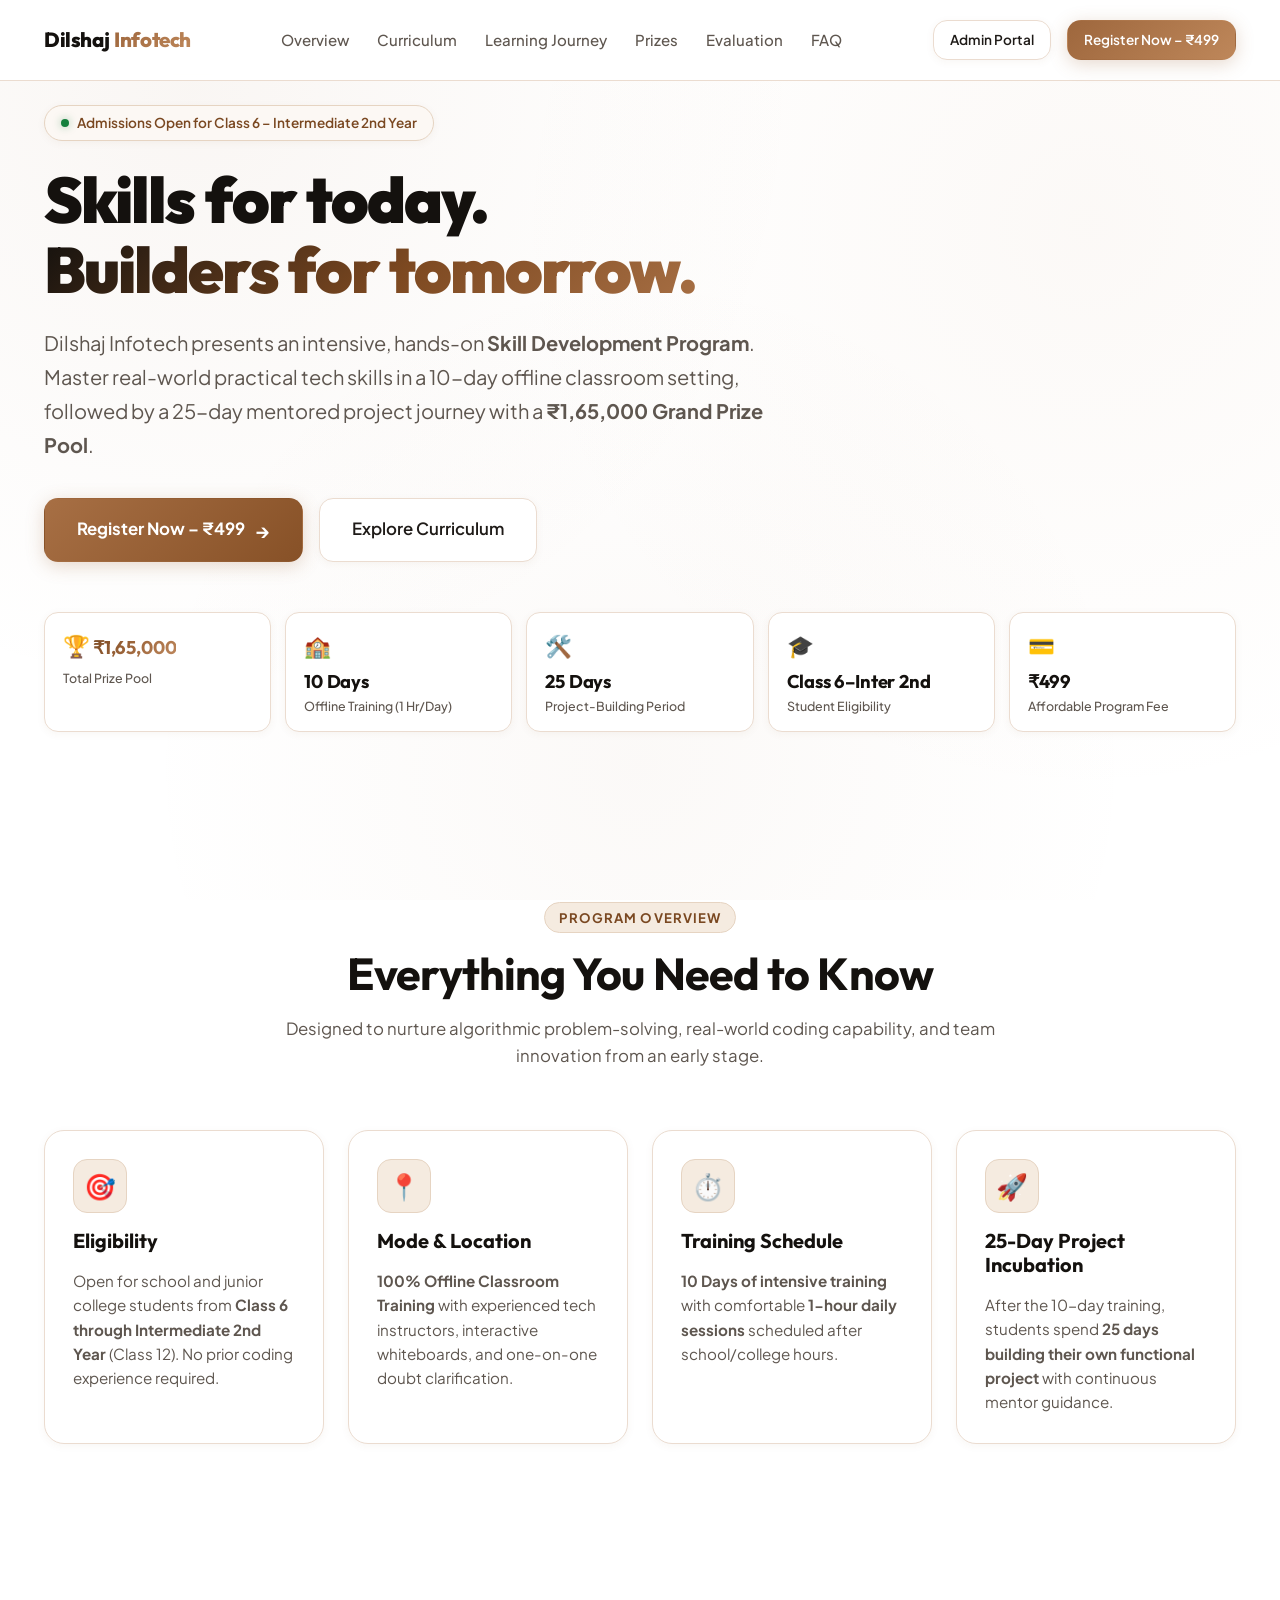
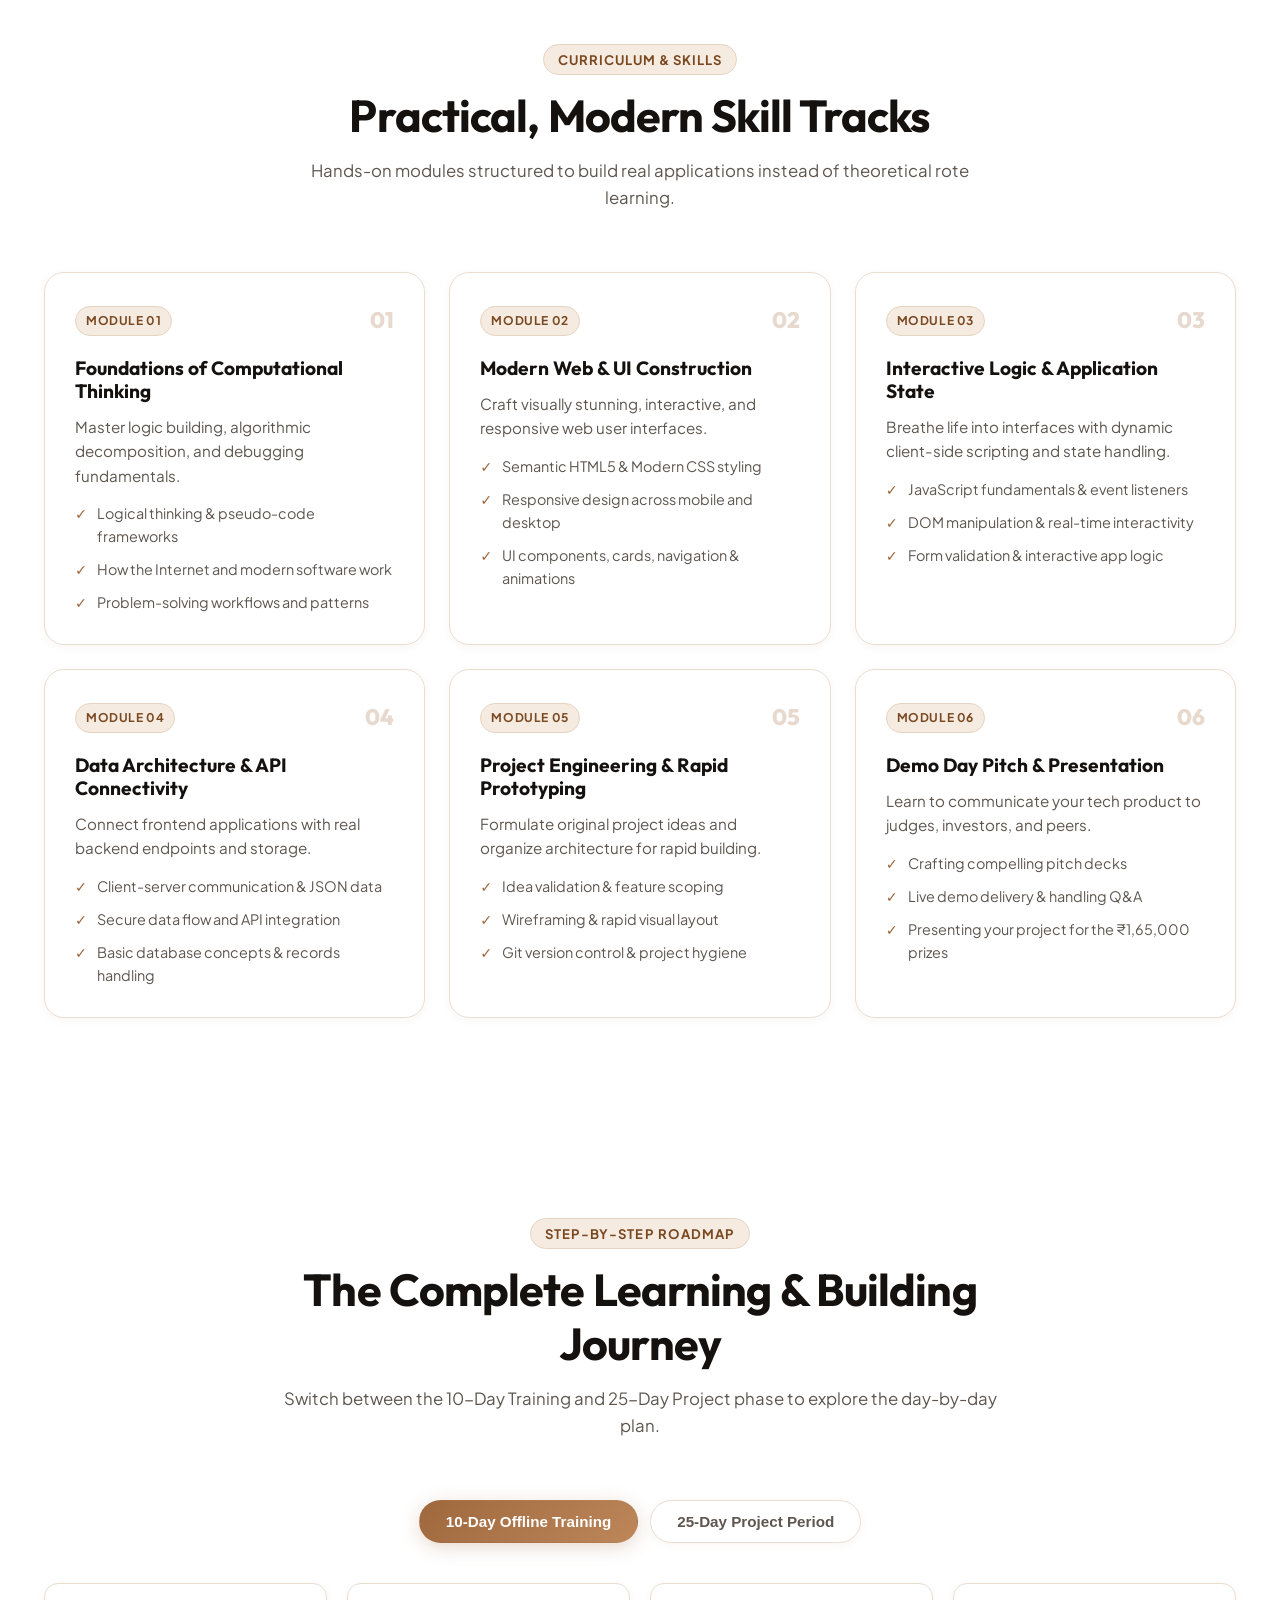
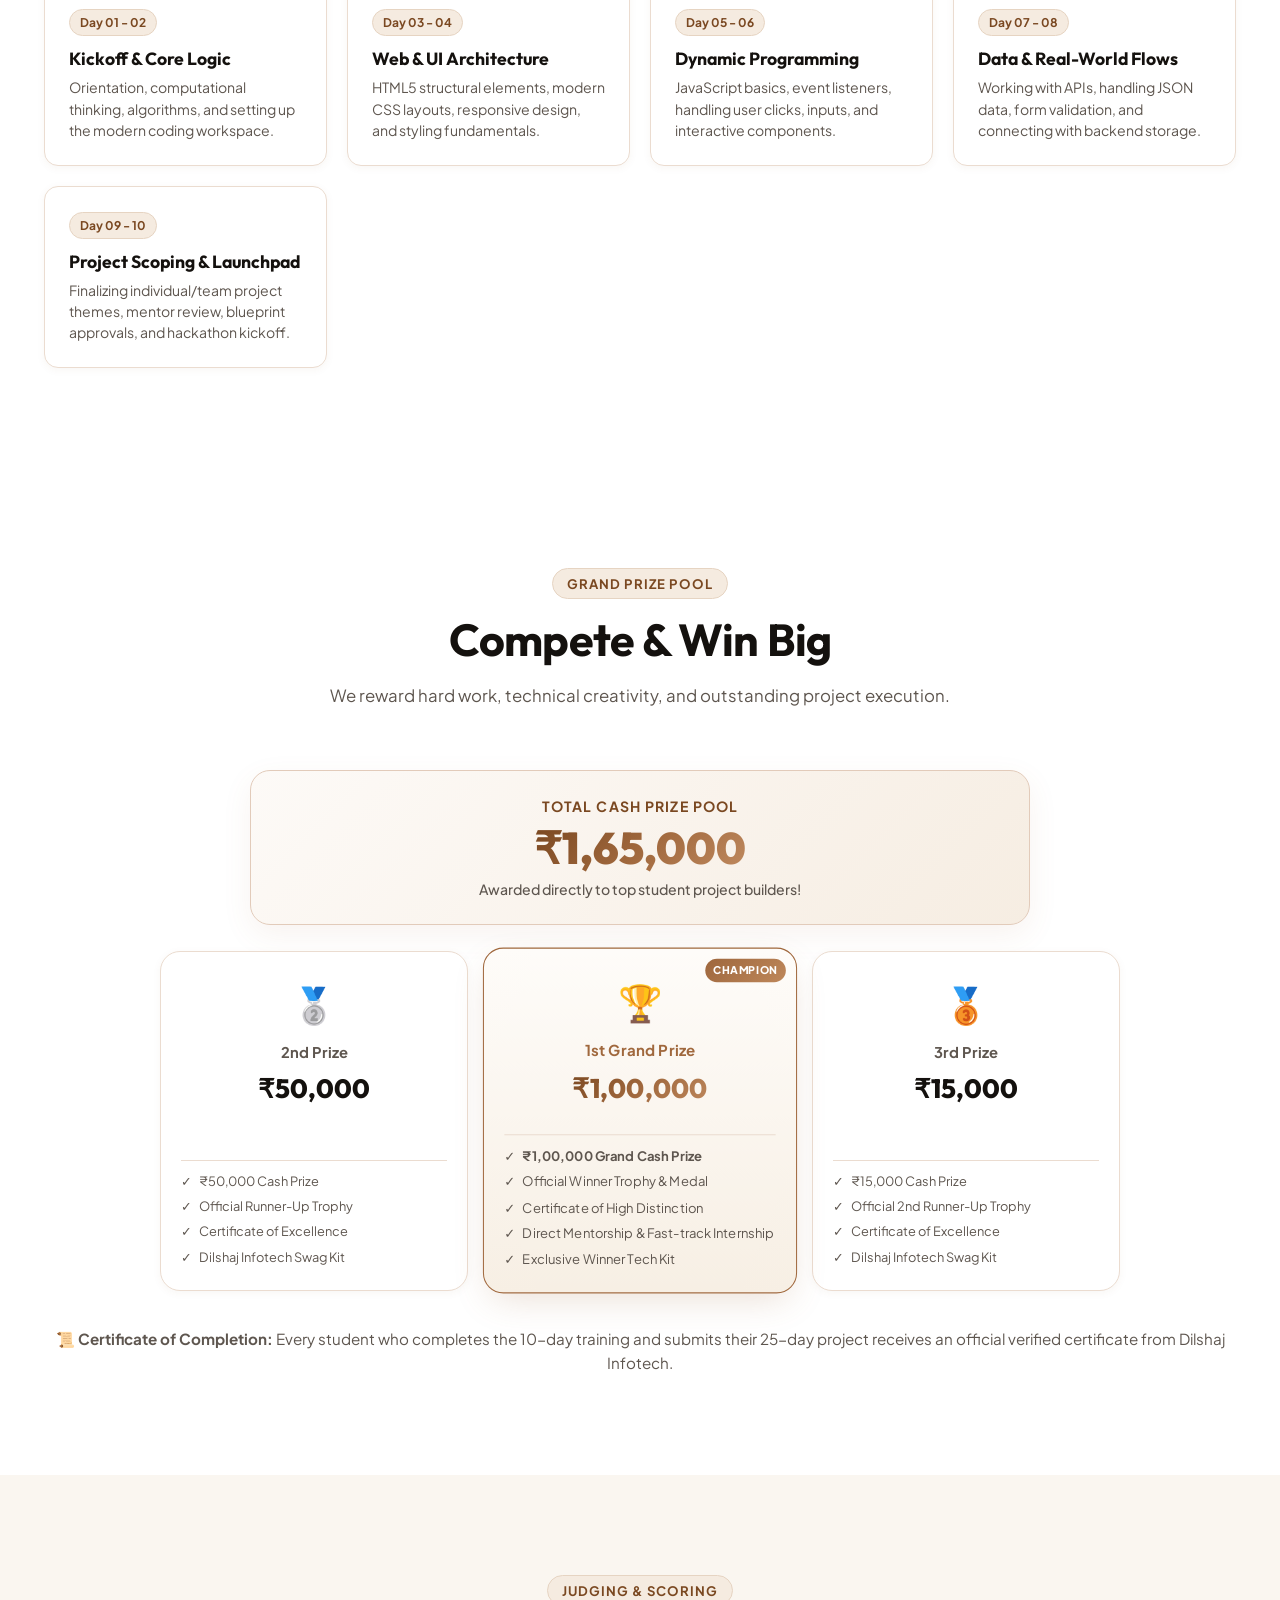
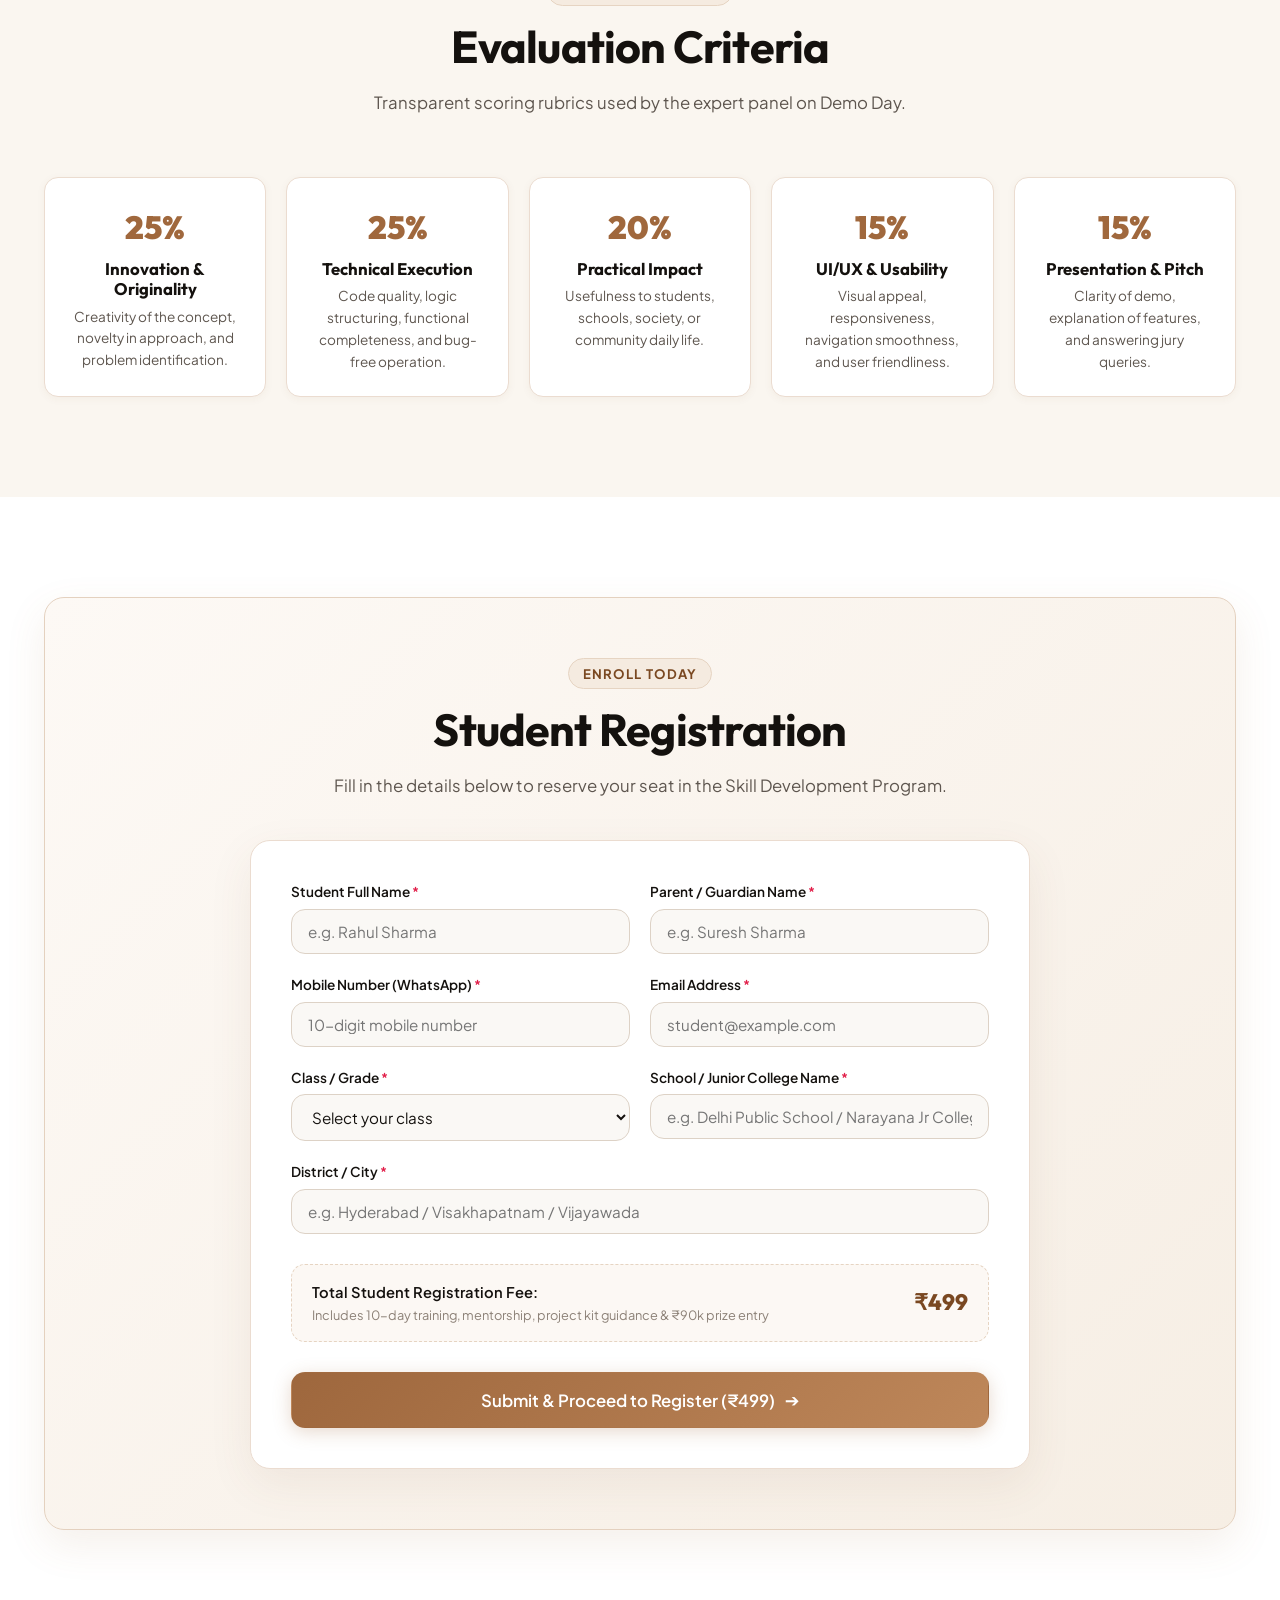
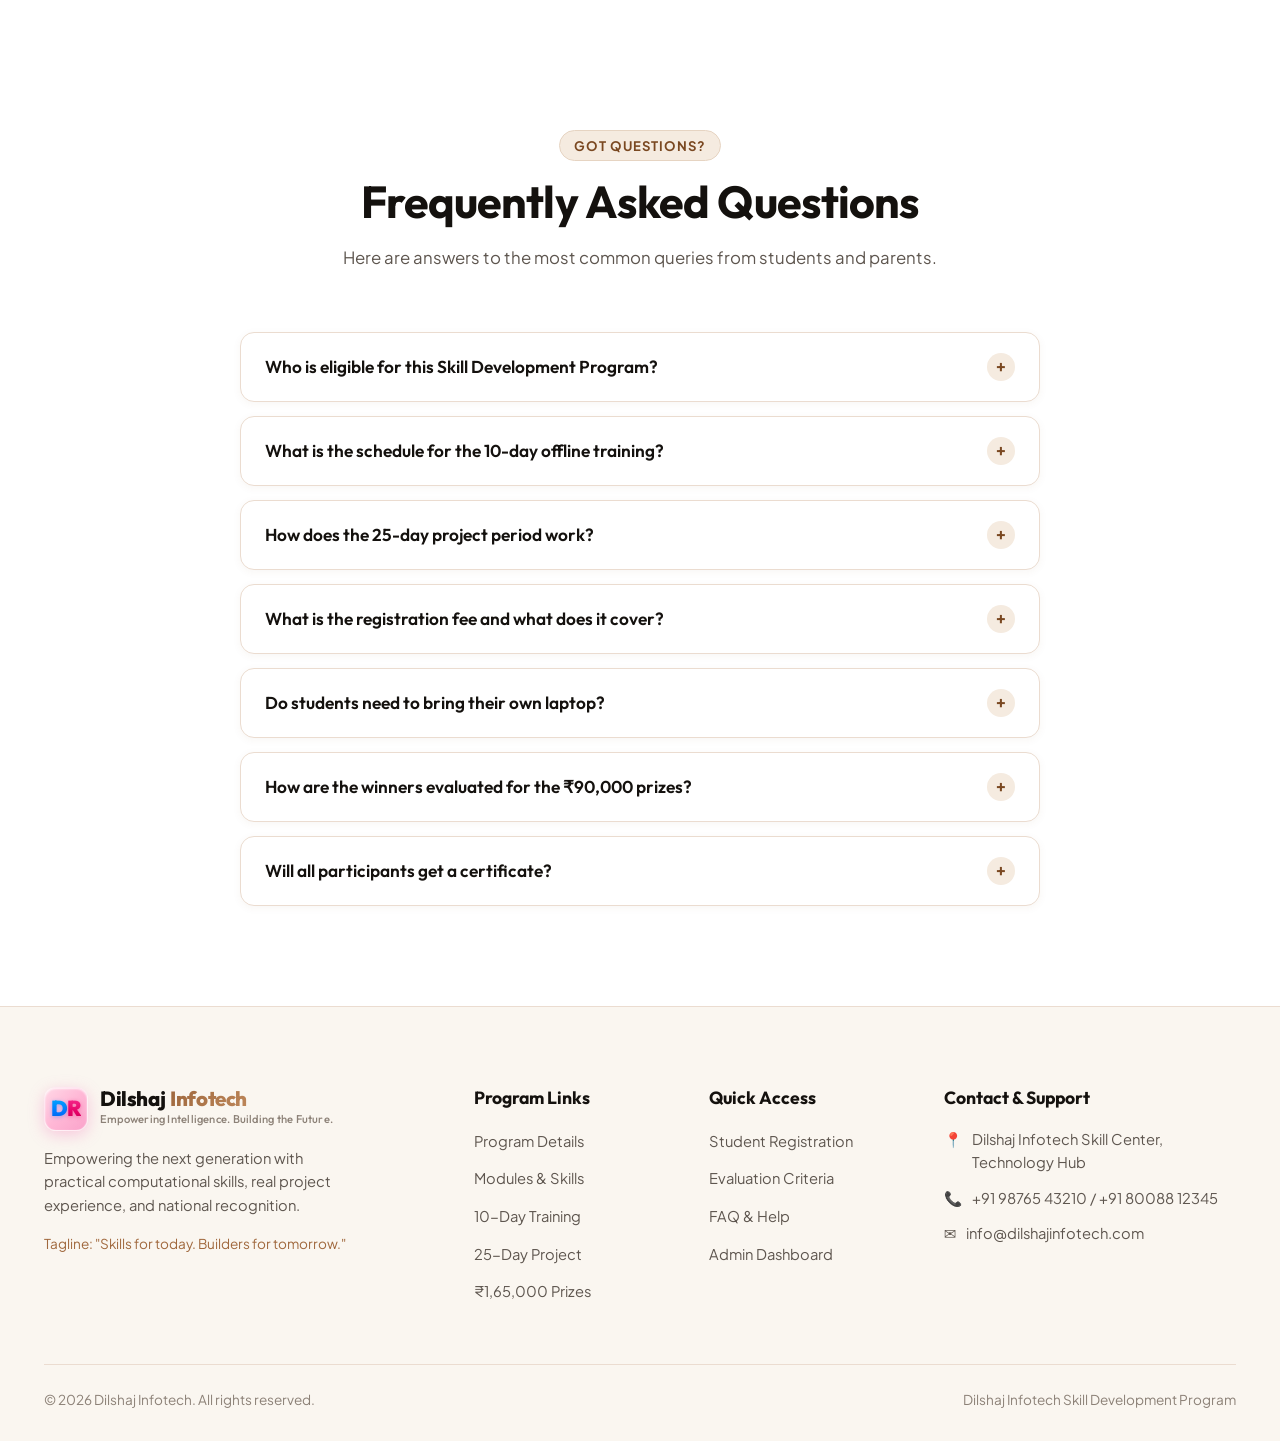
==== index.html @ b1464ed6 "feat: initialize full-stack skill development application with Python backend and custom stylesheet" ====
<!DOCTYPE html>
<html lang="en">

<head>
  <meta charset="UTF-8">
  <meta name="viewport" content="width=device-width, initial-scale=1.0">

  <!-- SEO Meta Tags -->
  <title>Dilshaj Infotech | Skill Development Program</title>
  <meta name="description"
    content="Join the Dilshaj Infotech Skill Development Program. Learn practical technology skills and build a real-world project.">
  <meta name="keywords"
    content="Dilshaj Infotech, Skill Development, Coding for Students, Class 6 to Intermediate, Hackathon, Tech Education, Practical Projects">
  <meta name="author" content="Dilshaj Infotech">

  <!-- Open Graph / Social Media -->
  <meta property="og:type" content="website">
  <meta property="og:title" content="Dilshaj Infotech | Skill Development Program">
  <meta property="og:description"
    content="Skills for today Builders for tomorrow 10 Days Offline Training + 25 Days Project Building with ₹1,65,000 Prize Pool.">
  <meta property="og:image" content="/static/assets/og-preview.png">

  <!-- Favicon -->
  <link rel="icon" type="image/svg+xml"
    href="data:image/svg+xml,<svg xmlns='http://www.w3.org/2000/svg' viewBox='0 0 100 100'><defs><linearGradient id='bg' x1='0%' y1='0%' x2='100%' y2='100%'><stop offset='0%' stop-color='%23ffd8e6'/><stop offset='100%' stop-color='%23faa2ca'/></linearGradient><linearGradient id='dGrad' x1='0%' y1='0%' x2='0%' y2='100%'><stop offset='0%' stop-color='%2300c0ff'/><stop offset='100%' stop-color='%230052cc'/></linearGradient><linearGradient id='rGrad' x1='0%' y1='0%' x2='0%' y2='100%'><stop offset='0%' stop-color='%23ff409f'/><stop offset='100%' stop-color='%23b8004f'/></linearGradient></defs><rect width='100' height='100' rx='24' fill='url(%23bg)'/><text x='33%' y='68%' font-size='52' font-weight='900' font-family='sans-serif' fill='url(%23dGrad)' text-anchor='middle'>D</text><text x='69%' y='68%' font-size='52' font-weight='900' font-family='sans-serif' fill='url(%23rGrad)' text-anchor='middle'>R</text></svg>">

  <!-- Stylesheets -->
  <link rel="stylesheet" href="css/style.css">
</head>

<body>

  <!-- Navigation Bar -->
  <header class="navbar" id="navbar">
    <div class="container nav-container">
      <a href="#hero" class="brand-logo" id="brandLogo" aria-label="Dilshaj Infotech Home">
        <div class="brand-text-wrap">
          <div class="brand-name">
            <span class="brand-dilshaj">Dilshaj</span>
            <span class="brand-infotech">Infotech</span>
          </div>
        </div>
      </a>

      <nav aria-label="Main Navigation">
        <ul class="nav-links">
          <li><a href="#overview" class="nav-link">Overview</a></li>
          <li><a href="#curriculum" class="nav-link">Curriculum</a></li>
          <li><a href="#journey" class="nav-link">Learning Journey</a></li>
          <li><a href="#prizes" class="nav-link">Prizes</a></li>
          <li><a href="#evaluation" class="nav-link">Evaluation</a></li>
          <li><a href="#faq" class="nav-link">FAQ</a></li>
        </ul>
      </nav>

      <div class="nav-actions">
        <a href="admin.html" class="btn btn-outline btn-sm" id="adminPortalBtn">Admin Portal</a>
        <a href="#register" class="btn btn-primary btn-sm pulse-glow" id="navRegisterBtn">Register Now – ₹499</a>
      </div>

      <button class="mobile-toggle" id="mobileToggle" aria-label="Toggle navigation menu" aria-expanded="false">
        ☰
      </button>
    </div>

    <!-- Mobile Slide Drawer -->
    <div class="mobile-drawer" id="mobileDrawer">
      <a href="#overview" class="mobile-nav-link">Overview</a>
      <a href="#curriculum" class="mobile-nav-link">Curriculum</a>
      <a href="#journey" class="mobile-nav-link">Learning Journey</a>
      <a href="#prizes" class="mobile-nav-link">Prizes</a>
      <a href="#evaluation" class="mobile-nav-link">Evaluation</a>
      <a href="#faq" class="mobile-nav-link">FAQ</a>
      <a href="admin.html" class="mobile-nav-link">Admin Portal</a>
      <a href="#register" class="btn btn-primary btn-lg" style="margin-top: 20px;">Register Now – ₹499</a>
    </div>
  </header>

  <main>
    <!-- Hero Section -->
    <section class="hero-section" id="hero">
      <div class="container">
        <div class="hero-badge-wrap">
          <span class="badge-dot"></span>
          <span>Admissions Open for Class 6 – Intermediate 2nd Year</span>
        </div>

        <h1 class="hero-title">
          Skills for today.<br>
          <span class="gradient-text">Builders for tomorrow.</span>
        </h1>

        <p class="hero-subtitle">
          Dilshaj Infotech presents an intensive, hands-on <strong>Skill Development Program</strong>. Master real-world
          practical tech skills in a 10-day offline classroom setting, followed by a 25-day mentored project journey
          with a <strong>₹1,65,000 Grand Prize Pool</strong>.
        </p>

        <div class="hero-cta-group">
          <a href="#register" class="btn btn-gold btn-lg pulse-glow" id="heroRegisterBtn">
            <span>Register Now – ₹499</span>
            <span style="font-size: 1.2rem;">→</span>
          </a>
          <a href="#curriculum" class="btn btn-outline btn-lg" id="heroExploreBtn">
            <span>Explore Curriculum</span>
          </a>
        </div>

        <!-- Highlight Stat Cards -->
        <div class="hero-highlights-grid">
          <div class="hero-stat-card">
            <span class="stat-icon">🏆</span>
            <div class="stat-value gold-gradient-text">₹1,65,000</div>
            <div class="stat-label">Total Prize Pool</div>
          </div>
          <div class="hero-stat-card">
            <span class="stat-icon">🏫</span>
            <div class="stat-value">10 Days</div>
            <div class="stat-label">Offline Training (1 Hr/Day)</div>
          </div>
          <div class="hero-stat-card">
            <span class="stat-icon">🛠️</span>
            <div class="stat-value">25 Days</div>
            <div class="stat-label">Project-Building Period</div>
          </div>
          <div class="hero-stat-card">
            <span class="stat-icon">🎓</span>
            <div class="stat-value">Class 6–Inter 2nd</div>
            <div class="stat-label">Student Eligibility</div>
          </div>
          <div class="hero-stat-card">
            <span class="stat-icon">💳</span>
            <div class="stat-value">₹499</div>
            <div class="stat-label">Affordable Program Fee</div>
          </div>
        </div>
      </div>
    </section>

    <!-- Program Details / Overview Section -->
    <section class="section" id="overview">
      <div class="container">
        <div class="section-header">
          <span class="section-tag">Program Overview</span>
          <h2 class="section-title">Everything You Need to Know</h2>
          <p class="section-desc">Designed to nurture algorithmic problem-solving, real-world coding capability, and
            team innovation from an early stage.</p>
        </div>

        <div class="overview-grid">
          <div class="overview-card">
            <div class="card-icon-box">🎯</div>
            <h3 class="overview-title">Eligibility</h3>
            <p class="overview-detail">Open for school and junior college students from <strong>Class 6 through
                Intermediate 2nd Year</strong> (Class 12). No prior coding experience required.</p>
          </div>

          <div class="overview-card">
            <div class="card-icon-box cyan">📍</div>
            <h3 class="overview-title">Mode & Location</h3>
            <p class="overview-detail"><strong>100% Offline Classroom Training</strong> with experienced tech
              instructors, interactive whiteboards, and one-on-one doubt clarification.</p>
          </div>

          <div class="overview-card">
            <div class="card-icon-box emerald">⏱️</div>
            <h3 class="overview-title">Training Schedule</h3>
            <p class="overview-detail"><strong>10 Days of intensive training</strong> with comfortable <strong>1-hour
                daily sessions</strong> scheduled after school/college hours.</p>
          </div>

          <div class="overview-card">
            <div class="card-icon-box gold">🚀</div>
            <h3 class="overview-title">25-Day Project Incubation</h3>
            <p class="overview-detail">After the 10-day training, students spend <strong>25 days building their own
                functional project</strong> with continuous mentor guidance.</p>
          </div>
        </div>
      </div>
    </section>

    <!-- Course Modules & Skills Section -->
    <section class="section" id="curriculum">
      <div class="container">
        <div class="section-header">
          <span class="section-tag">Curriculum & Skills</span>
          <h2 class="section-title">Practical, Modern Skill Tracks</h2>
          <p class="section-desc">Hands-on modules structured to build real applications instead of theoretical rote
            learning.</p>
        </div>

        <div class="modules-grid">
          <div class="module-card">
            <div class="module-header">
              <span class="module-tag">Module 01</span>
              <span class="module-num">01</span>
            </div>
            <h3 class="module-title">Foundations of Computational Thinking</h3>
            <p class="overview-detail">Master logic building, algorithmic decomposition, and debugging fundamentals.</p>
            <ul class="module-list">
              <li><span class="check">✓</span> Logical thinking & pseudo-code frameworks</li>
              <li><span class="check">✓</span> How the Internet and modern software work</li>
              <li><span class="check">✓</span> Problem-solving workflows and patterns</li>
            </ul>
          </div>

          <div class="module-card">
            <div class="module-header">
              <span class="module-tag">Module 02</span>
              <span class="module-num">02</span>
            </div>
            <h3 class="module-title">Modern Web & UI Construction</h3>
            <p class="overview-detail">Craft visually stunning, interactive, and responsive web user interfaces.</p>
            <ul class="module-list">
              <li><span class="check">✓</span> Semantic HTML5 & Modern CSS styling</li>
              <li><span class="check">✓</span> Responsive design across mobile and desktop</li>
              <li><span class="check">✓</span> UI components, cards, navigation & animations</li>
            </ul>
          </div>

          <div class="module-card">
            <div class="module-header">
              <span class="module-tag">Module 03</span>
              <span class="module-num">03</span>
            </div>
            <h3 class="module-title">Interactive Logic & Application State</h3>
            <p class="overview-detail">Breathe life into interfaces with dynamic client-side scripting and state
              handling.</p>
            <ul class="module-list">
              <li><span class="check">✓</span> JavaScript fundamentals & event listeners</li>
              <li><span class="check">✓</span> DOM manipulation & real-time interactivity</li>
              <li><span class="check">✓</span> Form validation & interactive app logic</li>
            </ul>
          </div>

          <div class="module-card">
            <div class="module-header">
              <span class="module-tag">Module 04</span>
              <span class="module-num">04</span>
            </div>
            <h3 class="module-title">Data Architecture & API Connectivity</h3>
            <p class="overview-detail">Connect frontend applications with real backend endpoints and storage.</p>
            <ul class="module-list">
              <li><span class="check">✓</span> Client-server communication & JSON data</li>
              <li><span class="check">✓</span> Secure data flow and API integration</li>
              <li><span class="check">✓</span> Basic database concepts & records handling</li>
            </ul>
          </div>

          <div class="module-card">
            <div class="module-header">
              <span class="module-tag">Module 05</span>
              <span class="module-num">05</span>
            </div>
            <h3 class="module-title">Project Engineering & Rapid Prototyping</h3>
            <p class="overview-detail">Formulate original project ideas and organize architecture for rapid building.
            </p>
            <ul class="module-list">
              <li><span class="check">✓</span> Idea validation & feature scoping</li>
              <li><span class="check">✓</span> Wireframing & rapid visual layout</li>
              <li><span class="check">✓</span> Git version control & project hygiene</li>
            </ul>
          </div>

          <div class="module-card">
            <div class="module-header">
              <span class="module-tag">Module 06</span>
              <span class="module-num">06</span>
            </div>
            <h3 class="module-title">Demo Day Pitch & Presentation</h3>
            <p class="overview-detail">Learn to communicate your tech product to judges, investors, and peers.</p>
            <ul class="module-list">
              <li><span class="check">✓</span> Crafting compelling pitch decks</li>
              <li><span class="check">✓</span> Live demo delivery & handling Q&A</li>
              <li><span class="check">✓</span> Presenting your project for the ₹1,65,000 prizes</li>
            </ul>
          </div>
        </div>
      </div>
    </section>

    <!-- Learning Roadmap: 10-Day Training + 25-Day Project Journey -->
    <section class="section" id="journey">
      <div class="container">
        <div class="section-header">
          <span class="section-tag">Step-by-Step Roadmap</span>
          <h2 class="section-title">The Complete Learning & Building Journey</h2>
          <p class="section-desc">Switch between the 10-Day Training and 25-Day Project phase to explore the day-by-day
            plan.</p>
        </div>

        <div class="timeline-tabs">
          <button class="tab-btn active" data-target="trainingJourney" id="tabTraining">10-Day Offline Training</button>
          <button class="tab-btn" data-target="projectJourney" id="tabProject">25-Day Project Period</button>
        </div>

        <!-- 10-Day Training View -->
        <div class="timeline-view active" id="trainingJourney">
          <div class="timeline-grid">
            <div class="timeline-card">
              <span class="timeline-day-pill">Day 01 - 02</span>
              <h4>Kickoff & Core Logic</h4>
              <p>Orientation, computational thinking, algorithms, and setting up the modern coding workspace.</p>
            </div>
            <div class="timeline-card">
              <span class="timeline-day-pill">Day 03 - 04</span>
              <h4>Web & UI Architecture</h4>
              <p>HTML5 structural elements, modern CSS layouts, responsive design, and styling fundamentals.</p>
            </div>
            <div class="timeline-card">
              <span class="timeline-day-pill">Day 05 - 06</span>
              <h4>Dynamic Programming</h4>
              <p>JavaScript basics, event listeners, handling user clicks, inputs, and interactive components.</p>
            </div>
            <div class="timeline-card">
              <span class="timeline-day-pill">Day 07 - 08</span>
              <h4>Data & Real-World Flows</h4>
              <p>Working with APIs, handling JSON data, form validation, and connecting with backend storage.</p>
            </div>
            <div class="timeline-card">
              <span class="timeline-day-pill">Day 09 - 10</span>
              <h4>Project Scoping & Launchpad</h4>
              <p>Finalizing individual/team project themes, mentor review, blueprint approvals, and hackathon kickoff.
              </p>
            </div>
          </div>
        </div>

        <!-- 25-Day Project Building View -->
        <div class="timeline-view" id="projectJourney">
          <div class="timeline-grid">
            <div class="timeline-card">
              <span class="timeline-day-pill">Days 01 - 06</span>
              <h4>Phase 1: Architecture & UI</h4>
              <p>Wireframing, UI layout creation, and establishing core components with weekly mentor check-in.</p>
            </div>
            <div class="timeline-card">
              <span class="timeline-day-pill">Days 07 - 14</span>
              <h4>Phase 2: Core Feature Building</h4>
              <p>Implementing functional logic, data flows, user forms, and core application capabilities.</p>
            </div>
            <div class="timeline-card">
              <span class="timeline-day-pill">Days 15 - 20</span>
              <h4>Phase 3: Testing & Polish</h4>
              <p>Debugging edge cases, mobile responsiveness testing, design polishing, and mentor review.</p>
            </div>
            <div class="timeline-card">
              <span class="timeline-day-pill">Days 21 - 24</span>
              <h4>Phase 4: Pitch Deck & Video</h4>
              <p>Recording product walkthrough video, preparing slide deck, and practicing presentation delivery.</p>
            </div>
            <div class="timeline-card" style="border-color: var(--highlight-brown);">
              <span class="timeline-day-pill"
                style="background: var(--highlight-brown-tint); color: var(--highlight-brown-dark);">Day 25</span>
              <h4>Grand Evaluation & Awards</h4>
              <p>Live demo presentation before the jury, announcing winners, and awarding ₹1,65,000 in cash prizes!</p>
            </div>
          </div>
        </div>
      </div>
    </section>

    <!-- Prize Section -->
    <section class="section" id="prizes">
      <div class="container">
        <div class="section-header">
          <span class="section-tag">Grand Prize Pool</span>
          <h2 class="section-title">Compete & Win Big</h2>
          <p class="section-desc">We reward hard work, technical creativity, and outstanding project execution.</p>
        </div>

        <div class="prize-banner">
          <div class="prize-banner-title">Total Cash Prize Pool</div>
          <div class="prize-banner-amount gold-gradient-text">₹1,65,000</div>
          <p style="margin-top: 6px; color: #cbd5e1; font-weight: 500; font-size: 0.88rem;">Awarded directly to top
            student project
            builders!</p>
        </div>

        <div class="prizes-grid">
          <!-- 2nd Prize -->
          <div class="prize-card">
            <div>
              <span class="prize-trophy">🥈</span>
              <div class="prize-rank">2nd Prize</div>
              <div class="prize-amount">₹50,000</div>
            </div>
            <ul class="prize-perks">
              <li><span>✓</span> ₹50,000 Cash Prize</li>
              <li><span>✓</span> Official Runner-Up Trophy</li>
              <li><span>✓</span> Certificate of Excellence</li>
              <li><span>✓</span> Dilshaj Infotech Swag Kit</li>
            </ul>
          </div>

          <!-- 1st Prize (Winner) -->
          <div class="prize-card winner">
            <span class="prize-badge">CHAMPION</span>
            <div>
              <span class="prize-trophy">🏆</span>
              <div class="prize-rank" style="color: var(--accent-gold);">1st Grand Prize</div>
              <div class="prize-amount gold-gradient-text">₹1,00,000</div>
            </div>
            <ul class="prize-perks">
              <li><span>✓</span> <strong>₹1,00,000 Grand Cash Prize</strong></li>
              <li><span>✓</span> Official Winner Trophy & Medal</li>
              <li><span>✓</span> Certificate of High Distinction</li>
              <li><span>✓</span> Direct Mentorship & Fast-track Internship</li>
              <li><span>✓</span> Exclusive Winner Tech Kit</li>
            </ul>
          </div>

          <!-- 3rd Prize -->
          <div class="prize-card">
            <div>
              <span class="prize-trophy">🥉</span>
              <div class="prize-rank">3rd Prize</div>
              <div class="prize-amount">₹15,000</div>
            </div>
            <ul class="prize-perks">
              <li><span>✓</span> ₹15,000 Cash Prize</li>
              <li><span>✓</span> Official 2nd Runner-Up Trophy</li>
              <li><span>✓</span> Certificate of Excellence</li>
              <li><span>✓</span> Dilshaj Infotech Swag Kit</li>
            </ul>
          </div>
        </div>

        <div style="text-align: center; margin-top: 36px;">
          <p style="font-size: 0.95rem; color: var(--text-muted);">
            📜 <strong>Certificate of Completion:</strong> Every student who completes the 10-day training and submits
            their 25-day project receives an official verified certificate from Dilshaj Infotech.
          </p>
        </div>
      </div>
    </section>

    <!-- Evaluation Criteria -->
    <section class="section" id="evaluation" style="background: #faf6f0;">
      <div class="container">
        <div class="section-header">
          <span class="section-tag">Judging & Scoring</span>
          <h2 class="section-title">Evaluation Criteria</h2>
          <p class="section-desc">Transparent scoring rubrics used by the expert panel on Demo Day.</p>
        </div>

        <div class="eval-grid">
          <div class="eval-card">
            <div class="eval-weight">25%</div>
            <h3 class="eval-title">Innovation & Originality</h3>
            <p class="eval-desc">Creativity of the concept, novelty in approach, and problem identification.</p>
          </div>
          <div class="eval-card">
            <div class="eval-weight">25%</div>
            <h3 class="eval-title">Technical Execution</h3>
            <p class="eval-desc">Code quality, logic structuring, functional completeness, and bug-free operation.</p>
          </div>
          <div class="eval-card">
            <div class="eval-weight">20%</div>
            <h3 class="eval-title">Practical Impact</h3>
            <p class="eval-desc">Usefulness to students, schools, society, or community daily life.</p>
          </div>
          <div class="eval-card">
            <div class="eval-weight">15%</div>
            <h3 class="eval-title">UI/UX & Usability</h3>
            <p class="eval-desc">Visual appeal, responsiveness, navigation smoothness, and user friendliness.</p>
          </div>
          <div class="eval-card">
            <div class="eval-weight">15%</div>
            <h3 class="eval-title">Presentation & Pitch</h3>
            <p class="eval-desc">Clarity of demo, explanation of features, and answering jury queries.</p>
          </div>
        </div>
      </div>
    </section>

    <!-- Registration Section -->
    <section class="section" id="register">
      <div class="container">
        <div class="registration-cta-box">
          <div class="section-header" style="margin-bottom: 24px;">
            <span class="section-tag">Enroll Today</span>
            <h2 class="section-title">Student Registration</h2>
            <p class="section-desc">Fill in the details below to reserve your seat in the Skill Development Program.</p>
          </div>

          <div class="reg-form-wrap">
            <form id="registrationForm" novalidate>
              <div class="form-grid">
                <!-- Student Name -->
                <div class="form-group">
                  <label class="form-label" for="studentName">Student Full Name <span class="req">*</span></label>
                  <input type="text" class="form-control" id="studentName" placeholder="e.g. Rahul Sharma" required>
                  <span class="field-error" id="studentNameError"></span>
                </div>

                <!-- Parent Name -->
                <div class="form-group">
                  <label class="form-label" for="parentName">Parent / Guardian Name <span class="req">*</span></label>
                  <input type="text" class="form-control" id="parentName" placeholder="e.g. Suresh Sharma" required>
                  <span class="field-error" id="parentNameError"></span>
                </div>

                <!-- Mobile -->
                <div class="form-group">
                  <label class="form-label" for="mobile">Mobile Number (WhatsApp) <span class="req">*</span></label>
                  <input type="tel" class="form-control" id="mobile" placeholder="10-digit mobile number" maxlength="10"
                    required>
                  <span class="field-error" id="mobileError"></span>
                </div>

                <!-- Email -->
                <div class="form-group">
                  <label class="form-label" for="email">Email Address <span class="req">*</span></label>
                  <input type="email" class="form-control" id="email" placeholder="student@example.com" required>
                  <span class="field-error" id="emailError"></span>
                </div>

                <!-- Class -->
                <div class="form-group">
                  <label class="form-label" for="studentClass">Class / Grade <span class="req">*</span></label>
                  <select class="form-control" id="studentClass" required>
                    <option value="">Select your class</option>
                    <option value="Class 6">Class 6</option>
                    <option value="Class 7">Class 7</option>
                    <option value="Class 8">Class 8</option>
                    <option value="Class 9">Class 9</option>
                    <option value="Class 10">Class 10</option>
                    <option value="Intermediate 1st Year (Class 11)">Intermediate 1st Year (Class 11)</option>
                    <option value="Intermediate 2nd Year (Class 12)">Intermediate 2nd Year (Class 12)</option>
                  </select>
                  <span class="field-error" id="studentClassError"></span>
                </div>

                <!-- School/College Name -->
                <div class="form-group">
                  <label class="form-label" for="school">School / Junior College Name <span class="req">*</span></label>
                  <input type="text" class="form-control" id="school"
                    placeholder="e.g. Delhi Public School / Narayana Jr College" required>
                  <span class="field-error" id="schoolError"></span>
                </div>

                <!-- District -->
                <div class="form-group full-width">
                  <label class="form-label" for="district">District / City <span class="req">*</span></label>
                  <input type="text" class="form-control" id="district"
                    placeholder="e.g. Hyderabad / Visakhapatnam / Vijayawada" required>
                  <span class="field-error" id="districtError"></span>
                </div>

                <!-- Fee Summary Box -->
                <div class="form-group full-width">
                  <div class="fee-summary-box">
                    <div>
                      <div class="fee-label">Total Student Registration Fee:</div>
                      <div style="font-size: 0.8rem; color: var(--text-dim);">Includes 10-day training, mentorship,
                        project kit guidance & ₹90k prize entry</div>
                    </div>
                    <div class="fee-amount">₹499</div>
                  </div>
                </div>

                <!-- Submit Button -->
                <div class="form-group full-width">
                  <button type="submit" class="btn btn-primary btn-lg form-submit-btn pulse-glow" id="submitRegBtn">
                    <span>Submit & Proceed to Register (₹499)</span>
                    <span style="font-size: 1.1rem;">➔</span>
                  </button>
                </div>
              </div>
            </form>
          </div>
        </div>
      </div>
    </section>

    <!-- FAQ Section -->
    <section class="section" id="faq">
      <div class="container">
        <div class="section-header">
          <span class="section-tag">Got Questions?</span>
          <h2 class="section-title">Frequently Asked Questions</h2>
          <p class="section-desc">Here are answers to the most common queries from students and parents.</p>
        </div>

        <div class="faq-list">
          <div class="faq-item">
            <button class="faq-question">
              <span>Who is eligible for this Skill Development Program?</span>
              <span class="faq-icon">+</span>
            </button>
            <div class="faq-answer">
              Students studying in <strong>Class 6 through Intermediate 2nd Year (Class 12)</strong> are eligible to
              participate. No prior coding experience or technical background is required.
            </div>
          </div>

          <div class="faq-item">
            <button class="faq-question">
              <span>What is the schedule for the 10-day offline training?</span>
              <span class="faq-icon">+</span>
            </button>
            <div class="faq-answer">
              The classroom training runs for 10 consecutive working days with 1 hour of interactive offline instruction
              per day, scheduled conveniently during late afternoon or evening hours so regular school/college is not
              affected.
            </div>
          </div>

          <div class="faq-item">
            <button class="faq-question">
              <span>How does the 25-day project period work?</span>
              <span class="faq-icon">+</span>
            </button>
            <div class="faq-answer">
              After completing the 10-day classroom sessions, students receive 25 days to build a real-world software or
              tech solution. Our mentors provide continuous guidance, code reviews, and milestone check-ins throughout
              this period.
            </div>
          </div>

          <div class="faq-item">
            <button class="faq-question">
              <span>What is the registration fee and what does it cover?</span>
              <span class="faq-icon">+</span>
            </button>
            <div class="faq-answer">
              The fee is a one-time <strong>₹499 per student</strong>. This covers all 10 days of offline training, 25
              days of dedicated project mentorship, verified certification, and entry into the <strong>₹1,65,000 Grand
                Prize Pool</strong> competition.
            </div>
          </div>

          <div class="faq-item">
            <button class="faq-question">
              <span>Do students need to bring their own laptop?</span>
              <span class="faq-icon">+</span>
            </button>
            <div class="faq-answer">
              Having a basic laptop or computer at home is helpful for the 25-day project phase. For the offline
              sessions, lab systems and interactive guidance will be provided at our training center.
            </div>
          </div>

          <div class="faq-item">
            <button class="faq-question">
              <span>How are the winners evaluated for the ₹90,000 prizes?</span>
              <span class="faq-icon">+</span>
            </button>
            <div class="faq-answer">
              On Day 25, students present their live project to an expert evaluation panel. Projects are scored on
              Innovation (25%), Technical Execution (25%), Practical Impact (20%), UI/UX (15%), and Presentation (15%).
              1st Prize is ₹1,00,000, 2nd Prize is ₹50,000, and 3rd Prize is ₹15,000!
            </div>
          </div>

          <div class="faq-item">
            <button class="faq-question">
              <span>Will all participants get a certificate?</span>
              <span class="faq-icon">+</span>
            </button>
            <div class="faq-answer">
              Yes! All students who complete the 10-day training and submit their project receive an official,
              verifiable Certificate of Completion from Dilshaj Infotech.
            </div>
          </div>
        </div>
      </div>
    </section>
  </main>

  <!-- Registration Success / Payment Modal -->
  <div class="modal-overlay" id="successModal" role="dialog" aria-modal="true" aria-labelledby="modalTitle">
    <div class="modal-content">
      <button class="modal-close" aria-label="Close modal">&times;</button>

      <div id="modalStatusBox">
        <div style="text-align: center; margin-bottom: 20px;">
          <div
            style="display: inline-flex; width: 60px; height: 60px; border-radius: 50%; background: var(--highlight-brown-tint); align-items: center; justify-content: center; font-size: 1.8rem; color: var(--highlight-brown); margin-bottom: 12px;">
            ✓</div>
          <h3 id="modalTitle" style="font-size: 1.4rem; margin-bottom: 6px; color: var(--text-heading);">Registration
            Received!</h3>
          <p style="font-size: 0.9rem; color: var(--text-muted);">Please confirm the registration fee to finalize
            enrollment.</p>
        </div>

        <div
          style="background: #faf8f5; border: 1px solid var(--border-subtle); border-radius: var(--radius-md); padding: 18px; margin-bottom: 20px;">
          <div style="display: flex; justify-content: space-between; margin-bottom: 8px; font-size: 0.88rem;">
            <span style="color: var(--text-muted);">Registration ID:</span>
            <strong id="modalRegId" style="color: var(--highlight-brown-dark);">DIP-2026-0000</strong>
          </div>
          <div style="display: flex; justify-content: space-between; margin-bottom: 8px; font-size: 0.88rem;">
            <span style="color: var(--text-muted);">Student Name:</span>
            <span id="modalStudentName" style="color: var(--text-heading); font-weight: 600;">-</span>
          </div>
          <div style="display: flex; justify-content: space-between; margin-bottom: 8px; font-size: 0.88rem;">
            <span style="color: var(--text-muted);">Class / Grade:</span>
            <span id="modalClass" style="color: var(--text-heading); font-weight: 600;">-</span>
          </div>
          <div
            style="display: flex; justify-content: space-between; padding-top: 10px; border-top: 1px solid var(--border-subtle); font-size: 0.95rem;">
            <span style="color: var(--text-heading); font-weight: 600;">Program Fee:</span>
            <span id="modalAmount"
              style="color: var(--highlight-brown-dark); font-weight: 800; font-size: 1.15rem;">₹499</span>
          </div>
        </div>

        <button class="btn btn-gold btn-lg" id="proceedPaymentBtn" style="width: 100%;">
          Complete ₹499 Payment
        </button>
      </div>
    </div>
  </div>

  <!-- Footer -->
  <footer class="footer">
    <div class="container">
      <div class="footer-grid">
        <div class="footer-col">
          <div class="brand-logo" style="margin-bottom: 16px;">
            <div class="logo-badge"><span class="d-letter">D</span><span class="r-letter">R</span></div>
            <div class="brand-text-wrap">
              <div class="brand-name">
                <span class="brand-dilshaj">Dilshaj</span>
                <span class="brand-infotech">Infotech</span>
              </div>
              <span class="brand-sub">Empowering Intelligence. Building the Future.</span>
            </div>
          </div>
          <p style="font-size: 0.92rem; max-width: 320px; margin-bottom: 16px;">
            Empowering the next generation with practical computational skills, real project experience, and national
            recognition.
          </p>
          <div style="font-size: 0.85rem; color: var(--secondary);">
            Tagline: "Skills for today. Builders for tomorrow."
          </div>
        </div>

        <div class="footer-col">
          <h4>Program Links</h4>
          <ul class="footer-links">
            <li><a href="#overview">Program Details</a></li>
            <li><a href="#curriculum">Modules & Skills</a></li>
            <li><a href="#journey">10-Day Training</a></li>
            <li><a href="#journey">25-Day Project</a></li>
            <li><a href="#prizes">₹1,65,000 Prizes</a></li>
          </ul>
        </div>

        <div class="footer-col">
          <h4>Quick Access</h4>
          <ul class="footer-links">
            <li><a href="#register">Student Registration</a></li>
            <li><a href="#evaluation">Evaluation Criteria</a></li>
            <li><a href="#faq">FAQ & Help</a></li>
            <li><a href="admin.html">Admin Dashboard</a></li>
          </ul>
        </div>

        <div class="footer-col">
          <h4>Contact & Support</h4>
          <div class="footer-contact-item">
            <span>📍</span>
            <span>Dilshaj Infotech Skill Center, Technology Hub</span>
          </div>
          <div class="footer-contact-item">
            <span>📞</span>
            <span>+91 98765 43210 / +91 80088 12345</span>
          </div>
          <div class="footer-contact-item">
            <span>✉️</span>
            <span>info@dilshajinfotech.com</span>
          </div>
        </div>
      </div>

      <div class="footer-bottom">
        <div>&copy; 2026 Dilshaj Infotech. All rights reserved.</div>
        <div>Dilshaj Infotech Skill Development Program</div>
      </div>
    </div>
  </footer>

  <!-- Scripts -->
  <script src="js/app.js"></script>
</body>

</html>
---- css/style.css ----
/* ===================================================================
   Dilshaj Infotech - Skill Development Program
   Master Design System & Stylesheet (White & Light Brown Highlights)
   =================================================================== */

@import url('https://fonts.googleapis.com/css2?family=Plus+Jakarta+Sans:wght@300;400;500;600;700;800&family=Outfit:wght@400;500;600;700;800;900&display=swap');

:root {
  /* Brand Palette - Clean White & Light Brown Highlights */
  --bg-dark: #ffffff;
  --bg-page: #faf8f5;
  --bg-card: #ffffff;
  --bg-card-hover: #fdfbf8;
  --bg-surface: #ffffff;
  --bg-surface-alt: #f7f3ee;
  --bg-elevated: #ffffff;
  
  /* Light Brown Highlight System */
  --highlight-brown: #a0683d;
  --highlight-brown-light: #c28b5e;
  --highlight-brown-dark: #7a4821;
  --highlight-brown-subtle: #fcf8f4;
  --highlight-brown-tint: #f5ebe0;
  --highlight-brown-border: #e6d4c2;
  --highlight-glow: rgba(160, 104, 61, 0.22);
  
  --primary: #9e673d;
  --primary-glow: rgba(158, 103, 61, 0.25);
  --primary-light: #bd865b;
  --secondary: #a0683d;
  --secondary-glow: rgba(160, 104, 61, 0.2);
  
  --accent-gold: #a0683d;
  --accent-gold-glow: rgba(160, 104, 61, 0.25);
  --accent-emerald: #15803d;
  --accent-rose: #e11d48;
  
  --text-main: #1f1b18;
  --text-heading: #14110e;
  --text-muted: #5e564f;
  --text-dim: #8c8177;
  
  --border-subtle: #ebdcd0;
  --border-hover: #caa280;
  --border-active: #9e673d;
  
  --gradient-brand: linear-gradient(135deg, #9e673d 0%, #be875a 100%);
  --gradient-gold: linear-gradient(135deg, #a76f44 0%, #875127 100%);
  --gradient-emerald: linear-gradient(135deg, #16a34a 0%, #15803d 100%);
  --gradient-text: linear-gradient(135deg, #1f1b18 20%, #5e564f 100%);
  --gradient-heading: linear-gradient(135deg, #14110e 0%, #7d4921 55%, #a76f44 100%);
  
  --shadow-sm: 0 2px 8px rgba(120, 80, 45, 0.05);
  --shadow-md: 0 10px 30px -10px rgba(120, 80, 45, 0.09);
  --shadow-lg: 0 20px 45px -15px rgba(120, 80, 45, 0.12);
  --shadow-glow: 0 0 35px -5px var(--primary-glow);
  --shadow-gold-glow: 0 0 35px -5px var(--accent-gold-glow);
  
  --radius-sm: 8px;
  --radius-md: 14px;
  --radius-lg: 20px;
  --radius-full: 9999px;
  
  --font-body: 'Plus Jakarta Sans', system-ui, -apple-system, sans-serif;
  --font-heading: 'Outfit', sans-serif;
  
  --container-max: 1240px;
  --transition: all 0.25s cubic-bezier(0.16, 1, 0.3, 1);
}

/* Reset & Base */
*, *::before, *::after {
  box-sizing: border-box;
  margin: 0;
  padding: 0;
}

html {
  scroll-behavior: smooth;
  color-scheme: light;
}

body {
  background-color: var(--bg-dark);
  color: var(--text-main);
  font-family: var(--font-body);
  line-height: 1.6;
  overflow-x: hidden;
  background-image: 
    radial-gradient(circle at 15% 10%, rgba(160, 104, 61, 0.06) 0%, transparent 45%),
    radial-gradient(circle at 85% 25%, rgba(190, 135, 90, 0.05) 0%, transparent 45%),
    radial-gradient(circle at 50% 85%, rgba(160, 104, 61, 0.04) 0%, transparent 50%);
  background-attachment: fixed;
}

.container {
  width: 100%;
  max-width: var(--container-max);
  margin: 0 auto;
  padding: 0 24px;
}

/* Typography */
h1, h2, h3, h4, h5, h6 {
  font-family: var(--font-heading);
  font-weight: 700;
  line-height: 1.2;
  color: var(--text-heading);
}

.gradient-text {
  background: var(--gradient-heading);
  -webkit-background-clip: text;
  -webkit-text-fill-color: transparent;
  display: inline-block;
}

.gold-gradient-text {
  background: linear-gradient(135deg, #7a4821 0%, #a0683d 50%, #bf895e 100%);
  -webkit-background-clip: text;
  -webkit-text-fill-color: transparent;
  display: inline-block;
}

p {
  color: var(--text-muted);
}

a {
  color: inherit;
  text-decoration: none;
}

/* Header & Navbar */
.navbar {
  position: fixed;
  top: 0;
  left: 0;
  width: 100%;
  z-index: 1000;
  background: rgba(255, 255, 255, 0.92);
  backdrop-filter: blur(16px);
  -webkit-backdrop-filter: blur(16px);
  border-bottom: 1px solid var(--border-subtle);
  transition: var(--transition);
}

.navbar.scrolled {
  background: rgba(255, 255, 255, 0.98);
  box-shadow: 0 4px 20px rgba(120, 80, 45, 0.08);
}

.nav-container {
  display: flex;
  align-items: center;
  justify-content: space-between;
  height: 80px;
}

.brand-logo {
  display: flex;
  align-items: center;
  gap: 12px;
  font-family: var(--font-heading);
  font-size: 1.35rem;
  font-weight: 800;
  letter-spacing: -0.02em;
}

.logo-badge {
  width: 44px;
  height: 44px;
  background: linear-gradient(135deg, #ffd8e6 0%, #ffb8d6 50%, #faa2ca 100%);
  border-radius: 12px;
  display: inline-flex;
  align-items: center;
  justify-content: center;
  font-family: var(--font-heading), sans-serif;
  font-size: 1.35rem;
  font-weight: 900;
  letter-spacing: -0.04em;
  box-shadow: 0 4px 15px rgba(244, 114, 182, 0.35), inset 0 1px 2px rgba(255, 255, 255, 0.8);
  border: 1px solid rgba(255, 255, 255, 0.7);
  user-select: none;
  flex-shrink: 0;
  transition: transform 0.2s ease, box-shadow 0.2s ease;
}

.brand-logo:hover .logo-badge {
  transform: scale(1.05);
  box-shadow: 0 6px 20px rgba(244, 114, 182, 0.45), inset 0 1px 2px rgba(255, 255, 255, 0.9);
}

.logo-badge .d-letter {
  background: linear-gradient(180deg, #00c0ff 0%, #0077ff 60%, #0052cc 100%);
  -webkit-background-clip: text;
  -webkit-text-fill-color: transparent;
  filter: drop-shadow(0 1px 2px rgba(0, 119, 255, 0.35));
}

.logo-badge .r-letter {
  background: linear-gradient(180deg, #ff409f 0%, #e60067 60%, #b8004f 100%);
  -webkit-background-clip: text;
  -webkit-text-fill-color: transparent;
  filter: drop-shadow(0 1px 2px rgba(230, 0, 103, 0.35));
  margin-left: -1px;
}

.brand-text-wrap {
  display: flex;
  flex-direction: column;
}

.brand-name {
  display: inline-flex;
  align-items: baseline;
  gap: 5px;
  font-size: 1.28rem;
  font-weight: 800;
  line-height: 1.1;
  letter-spacing: -0.02em;
}

.brand-name .brand-dilshaj {
  color: var(--text-heading);
  font-weight: 800;
}

.brand-name .brand-infotech {
  background: linear-gradient(135deg, #9e673d 0%, #be875a 100%);
  -webkit-background-clip: text;
  -webkit-text-fill-color: transparent;
  font-weight: 800;
}

.brand-sub {
  font-size: 0.70rem;
  color: var(--text-dim);
  font-weight: 500;
  letter-spacing: 0.02em;
}

.nav-links {
  display: flex;
  align-items: center;
  gap: 28px;
  list-style: none;
}

.nav-link {
  font-size: 0.94rem;
  font-weight: 500;
  color: var(--text-muted);
  transition: var(--transition);
  position: relative;
}

.nav-link:hover, .nav-link.active {
  color: var(--primary);
}

.nav-link::after {
  content: '';
  position: absolute;
  bottom: -4px;
  left: 0;
  width: 0%;
  height: 2px;
  background: var(--gradient-brand);
  transition: var(--transition);
  border-radius: 2px;
}

.nav-link:hover::after {
  width: 100%;
}

.nav-actions {
  display: flex;
  align-items: center;
  gap: 16px;
}

/* Buttons */
.btn {
  display: inline-flex;
  align-items: center;
  justify-content: center;
  gap: 10px;
  padding: 12px 24px;
  font-family: var(--font-body);
  font-size: 0.95rem;
  font-weight: 600;
  border-radius: var(--radius-md);
  border: 1px solid transparent;
  cursor: pointer;
  transition: var(--transition);
  text-align: center;
  position: relative;
  overflow: hidden;
}

.btn-primary {
  background: var(--gradient-brand);
  color: #ffffff;
  box-shadow: 0 4px 18px var(--primary-glow);
}

.btn-primary:hover {
  transform: translateY(-2px);
  box-shadow: 0 8px 24px rgba(158, 103, 61, 0.38);
}

.btn-primary:active {
  transform: translateY(0);
}

.btn-gold {
  background: var(--gradient-gold);
  color: #ffffff;
  font-weight: 700;
  box-shadow: 0 4px 18px var(--accent-gold-glow);
}

.btn-gold:hover {
  transform: translateY(-2px);
  box-shadow: 0 8px 24px rgba(160, 104, 61, 0.4);
}

.btn-outline {
  background: #ffffff;
  border: 1px solid var(--border-subtle);
  color: var(--text-main);
  box-shadow: var(--shadow-sm);
}

.btn-outline:hover {
  background: var(--highlight-brown-subtle);
  border-color: var(--primary);
  color: var(--primary);
}

.btn-sm {
  padding: 8px 16px;
  font-size: 0.85rem;
}

.btn-lg {
  padding: 16px 32px;
  font-size: 1.05rem;
  border-radius: var(--radius-md);
}

.pulse-glow {
  animation: pulse-glow-anim 2.5s infinite;
}

@keyframes pulse-glow-anim {
  0% { box-shadow: 0 0 0 0 rgba(158, 103, 61, 0.5); }
  70% { box-shadow: 0 0 0 14px rgba(158, 103, 61, 0); }
  100% { box-shadow: 0 0 0 0 rgba(158, 103, 61, 0); }
}

/* Mobile Toggle */
.mobile-toggle {
  display: none;
  background: none;
  border: none;
  color: var(--text-main);
  font-size: 1.6rem;
  cursor: pointer;
  padding: 4px;
}

/* Hero Section */
.hero-section {
  padding: 105px 0 70px;
  position: relative;
  overflow: hidden;
}

.hero-badge-wrap {
  display: inline-flex;
  align-items: center;
  gap: 8px;
  background: var(--highlight-brown-subtle);
  border: 1px solid var(--highlight-brown-border);
  padding: 6px 16px;
  border-radius: var(--radius-full);
  font-size: 0.85rem;
  font-weight: 600;
  color: var(--highlight-brown-dark);
  margin-bottom: 24px;
  box-shadow: var(--shadow-sm);
}

.badge-dot {
  width: 8px;
  height: 8px;
  background: #15803d;
  border-radius: 50%;
  display: inline-block;
  box-shadow: 0 0 8px rgba(21, 128, 61, 0.4);
}

.hero-title {
  font-size: clamp(2.5rem, 5vw, 4.2rem);
  font-weight: 900;
  letter-spacing: -0.03em;
  margin-bottom: 20px;
  line-height: 1.1;
  color: var(--text-heading);
}

.hero-subtitle {
  font-size: clamp(1.05rem, 2vw, 1.25rem);
  color: var(--text-muted);
  max-width: 760px;
  margin-bottom: 36px;
  line-height: 1.7;
}

.hero-cta-group {
  display: flex;
  flex-wrap: wrap;
  gap: 16px;
  margin-bottom: 50px;
}

.hero-highlights-grid {
  display: grid;
  grid-template-columns: repeat(auto-fit, minmax(180px, 1fr));
  gap: 14px;
  margin-top: 36px;
}

.hero-stat-card {
  background: #ffffff;
  border: 1px solid var(--border-subtle);
  border-radius: var(--radius-md);
  padding: 16px 18px;
  box-shadow: var(--shadow-sm);
  transition: var(--transition);
  position: relative;
  overflow: hidden;
}

.hero-stat-card::before {
  content: '';
  position: absolute;
  top: 0;
  left: 0;
  width: 4px;
  height: 100%;
  background: var(--gradient-brand);
  opacity: 0;
  transition: var(--transition);
}

.hero-stat-card:hover {
  transform: translateY(-4px);
  border-color: var(--border-hover);
  background: var(--bg-card-hover);
  box-shadow: var(--shadow-md);
}

.hero-stat-card:hover::before {
  opacity: 1;
}

.stat-icon {
  font-size: 1.35rem;
  margin-bottom: 6px;
  display: inline-block;
}

.stat-value {
  font-size: 1.15rem;
  font-weight: 700;
  color: var(--text-heading);
  margin-bottom: 4px;
  line-height: 1.3;
  font-family: var(--font-heading);
  letter-spacing: -0.01em;
}

.stat-label {
  font-size: 0.78rem;
  color: var(--text-muted);
  font-weight: 500;
  line-height: 1.35;
}

/* Section Common Styles */
.section {
  padding: 100px 0;
  position: relative;
}

.section-header {
  text-align: center;
  max-width: 720px;
  margin: 0 auto 60px;
}

.section-tag {
  display: inline-block;
  font-size: 0.82rem;
  font-weight: 700;
  letter-spacing: 0.08em;
  text-transform: uppercase;
  color: var(--highlight-brown-dark);
  background: var(--highlight-brown-tint);
  border: 1px solid var(--highlight-brown-border);
  padding: 4px 14px;
  border-radius: var(--radius-full);
  margin-bottom: 14px;
}

.section-title {
  font-size: clamp(2rem, 3.5vw, 2.8rem);
  letter-spacing: -0.02em;
  margin-bottom: 16px;
  color: var(--text-heading);
}

.section-desc {
  font-size: 1.05rem;
  color: var(--text-muted);
}

/* Glass Cards & Grid Layouts */
.glass-card {
  background: #ffffff;
  border: 1px solid var(--border-subtle);
  border-radius: var(--radius-lg);
  padding: 32px;
  box-shadow: var(--shadow-sm);
  transition: var(--transition);
}

.glass-card:hover {
  border-color: var(--border-hover);
  box-shadow: var(--shadow-md);
  transform: translateY(-3px);
}

/* Program Overview Grid */
.overview-grid {
  display: grid;
  grid-template-columns: repeat(auto-fit, minmax(270px, 1fr));
  gap: 24px;
}

.overview-card {
  background: #ffffff;
  border: 1px solid var(--border-subtle);
  border-radius: var(--radius-lg);
  padding: 28px;
  display: flex;
  flex-direction: column;
  gap: 16px;
  box-shadow: var(--shadow-sm);
  transition: var(--transition);
}

.overview-card:hover {
  border-color: var(--border-hover);
  background: var(--bg-card-hover);
  box-shadow: var(--shadow-md);
  transform: translateY(-4px);
}

.card-icon-box {
  width: 54px;
  height: 54px;
  border-radius: var(--radius-md);
  display: flex;
  align-items: center;
  justify-content: center;
  font-size: 1.6rem;
  background: var(--highlight-brown-tint);
  border: 1px solid var(--highlight-brown-border);
  color: var(--highlight-brown-dark);
}

.card-icon-box.gold,
.card-icon-box.cyan,
.card-icon-box.emerald {
  background: var(--highlight-brown-tint);
  border-color: var(--highlight-brown-border);
  color: var(--highlight-brown-dark);
}

.overview-title {
  font-size: 1.25rem;
  font-weight: 700;
  color: var(--text-heading);
}

.overview-detail {
  font-size: 0.95rem;
  color: var(--text-muted);
}

/* Modules & Curriculum Grid */
.modules-grid {
  display: grid;
  grid-template-columns: repeat(auto-fit, minmax(320px, 1fr));
  gap: 24px;
}

.module-card {
  background: #ffffff;
  border: 1px solid var(--border-subtle);
  border-radius: var(--radius-lg);
  padding: 30px;
  box-shadow: var(--shadow-sm);
  transition: var(--transition);
  position: relative;
  overflow: hidden;
}

.module-card:hover {
  border-color: var(--border-hover);
  background: var(--bg-card-hover);
  box-shadow: var(--shadow-md);
  transform: translateY(-4px);
}

.module-header {
  display: flex;
  align-items: center;
  justify-content: space-between;
  margin-bottom: 18px;
}

.module-tag {
  font-size: 0.75rem;
  font-weight: 700;
  text-transform: uppercase;
  letter-spacing: 0.05em;
  padding: 4px 10px;
  border-radius: var(--radius-full);
  background: var(--highlight-brown-tint);
  color: var(--highlight-brown-dark);
  border: 1px solid var(--highlight-brown-border);
}

.module-num {
  font-family: var(--font-heading);
  font-weight: 800;
  font-size: 1.4rem;
  color: rgba(160, 104, 61, 0.25);
}

.module-title {
  font-size: 1.2rem;
  margin-bottom: 12px;
  color: var(--text-heading);
}

.module-list {
  list-style: none;
  display: flex;
  flex-direction: column;
  gap: 10px;
  margin-top: 14px;
}

.module-list li {
  display: flex;
  align-items: flex-start;
  gap: 10px;
  font-size: 0.9rem;
  color: var(--text-muted);
}

.module-list li span.check {
  color: var(--highlight-brown);
  font-weight: bold;
}

/* Roadmap Timeline (10-Day & 25-Day Journeys) */
.timeline-tabs {
  display: flex;
  justify-content: center;
  gap: 12px;
  margin-bottom: 40px;
}

.tab-btn {
  padding: 12px 26px;
  border-radius: var(--radius-full);
  font-size: 0.95rem;
  font-weight: 600;
  background: #ffffff;
  border: 1px solid var(--border-subtle);
  color: var(--text-muted);
  cursor: pointer;
  transition: var(--transition);
  box-shadow: var(--shadow-sm);
}

.tab-btn:hover {
  color: var(--primary);
  border-color: var(--border-hover);
}

.tab-btn.active {
  background: var(--gradient-brand);
  color: #ffffff;
  border-color: transparent;
  box-shadow: 0 4px 18px var(--primary-glow);
}

.timeline-view {
  display: none;
}

.timeline-view.active {
  display: block;
  animation: fadeIn 0.4s ease;
}

@keyframes fadeIn {
  from { opacity: 0; transform: translateY(8px); }
  to { opacity: 1; transform: translateY(0); }
}

.timeline-grid {
  display: grid;
  grid-template-columns: repeat(auto-fit, minmax(260px, 1fr));
  gap: 20px;
}

.timeline-card {
  background: #ffffff;
  border: 1px solid var(--border-subtle);
  border-radius: var(--radius-md);
  padding: 24px;
  position: relative;
  box-shadow: var(--shadow-sm);
  transition: var(--transition);
}

.timeline-card:hover {
  border-color: var(--highlight-brown);
  background: var(--bg-card-hover);
  box-shadow: var(--shadow-md);
  transform: translateY(-3px);
}

.timeline-day-pill {
  display: inline-block;
  font-size: 0.75rem;
  font-weight: 700;
  color: var(--highlight-brown-dark);
  background: var(--highlight-brown-tint);
  border: 1px solid var(--highlight-brown-border);
  padding: 3px 10px;
  border-radius: var(--radius-full);
  margin-bottom: 12px;
}

.timeline-card h4 {
  font-size: 1.1rem;
  margin-bottom: 8px;
  color: var(--text-heading);
}

.timeline-card p {
  font-size: 0.88rem;
  line-height: 1.5;
}

/* Prize Section */
.prize-banner {
  background: linear-gradient(135deg, #fdfaf7 0%, #f6ede2 100%);
  border: 1px solid #e2cbba;
  border-radius: var(--radius-lg);
  padding: 24px 28px;
  text-align: center;
  margin-bottom: 26px;
  box-shadow: 0 10px 30px rgba(160, 104, 61, 0.08);
  max-width: 780px;
  margin-left: auto;
  margin-right: auto;
}

.prize-banner-title {
  font-size: 0.88rem;
  text-transform: uppercase;
  letter-spacing: 0.08em;
  color: var(--highlight-brown-dark);
  margin-bottom: 6px;
  font-weight: 700;
}

.prize-banner-amount {
  font-size: clamp(2rem, 3.8vw, 2.75rem);
  font-weight: 900;
  line-height: 1.1;
  font-family: var(--font-heading);
}

.prize-banner p {
  margin-top: 6px !important;
  font-size: 0.88rem !important;
  color: var(--text-muted) !important;
}

.prizes-grid {
  display: grid;
  grid-template-columns: repeat(3, 1fr);
  gap: 18px;
  align-items: stretch;
  max-width: 960px;
  margin: 0 auto;
}

.prize-card {
  background: #ffffff;
  border: 1px solid var(--border-subtle);
  border-radius: var(--radius-lg);
  padding: 24px 20px;
  text-align: center;
  display: flex;
  flex-direction: column;
  justify-content: space-between;
  box-shadow: var(--shadow-sm);
  transition: var(--transition);
  position: relative;
  overflow: hidden;
}

.prize-card.winner {
  border-color: var(--highlight-brown);
  background: linear-gradient(180deg, #fefcf9 0%, #f7efe4 100%);
  transform: scale(1.02);
  box-shadow: 0 12px 35px -8px rgba(160, 104, 61, 0.22);
  z-index: 2;
}

.prize-card:hover {
  transform: translateY(-4px);
  border-color: var(--border-hover);
  box-shadow: var(--shadow-md);
}

.prize-card.winner:hover {
  transform: scale(1.04) translateY(-3px);
}

.prize-badge {
  position: absolute;
  top: 10px;
  right: 10px;
  background: var(--gradient-brand);
  color: #ffffff;
  font-size: 0.65rem;
  font-weight: 800;
  padding: 3px 8px;
  border-radius: var(--radius-full);
  letter-spacing: 0.04em;
}

.prize-trophy {
  font-size: 2.2rem;
  margin-bottom: 8px;
  display: inline-block;
}

.prize-rank {
  font-size: 0.92rem;
  font-weight: 700;
  color: var(--text-muted);
  margin-bottom: 4px;
}

.prize-amount {
  font-size: 1.65rem;
  font-weight: 800;
  color: var(--text-heading);
  margin-bottom: 12px;
  font-family: var(--font-heading);
}

.prize-perks {
  list-style: none;
  display: flex;
  flex-direction: column;
  gap: 8px;
  text-align: left;
  font-size: 0.8rem;
  color: var(--text-muted);
  margin-top: 12px;
  padding-top: 12px;
  border-top: 1px solid var(--border-subtle);
}

.prize-perks li {
  display: flex;
  align-items: center;
  gap: 7px;
  line-height: 1.35;
}

/* Evaluation Criteria */
.eval-grid {
  display: grid;
  grid-template-columns: repeat(auto-fit, minmax(220px, 1fr));
  gap: 20px;
}

.eval-card {
  background: #ffffff;
  border: 1px solid var(--border-subtle);
  border-radius: var(--radius-md);
  padding: 24px;
  text-align: center;
  box-shadow: var(--shadow-sm);
  transition: var(--transition);
}

.eval-card:hover {
  border-color: var(--border-hover);
  background: var(--bg-card-hover);
  box-shadow: var(--shadow-md);
}

.eval-weight {
  font-size: 2rem;
  font-weight: 900;
  color: var(--highlight-brown);
  font-family: var(--font-heading);
  margin-bottom: 6px;
}

.eval-title {
  font-size: 1.05rem;
  margin-bottom: 6px;
  color: var(--text-heading);
}

.eval-desc {
  font-size: 0.85rem;
  color: var(--text-muted);
}

/* FAQ Accordion */
.faq-list {
  max-width: 800px;
  margin: 0 auto;
  display: flex;
  flex-direction: column;
  gap: 14px;
}

.faq-item {
  background: #ffffff;
  border: 1px solid var(--border-subtle);
  border-radius: var(--radius-md);
  overflow: hidden;
  box-shadow: var(--shadow-sm);
  transition: var(--transition);
}

.faq-item.active {
  border-color: var(--border-hover);
  background: var(--bg-card-hover);
}

.faq-question {
  width: 100%;
  padding: 20px 24px;
  background: none;
  border: none;
  text-align: left;
  display: flex;
  align-items: center;
  justify-content: space-between;
  gap: 16px;
  font-family: var(--font-heading);
  font-size: 1.08rem;
  font-weight: 600;
  color: var(--text-heading);
  cursor: pointer;
}

.faq-icon {
  width: 28px;
  height: 28px;
  border-radius: 50%;
  background: var(--highlight-brown-tint);
  color: var(--highlight-brown-dark);
  display: flex;
  align-items: center;
  justify-content: center;
  font-size: 1.1rem;
  transition: var(--transition);
  flex-shrink: 0;
}

.faq-item.active .faq-icon {
  background: var(--primary);
  color: #ffffff;
  transform: rotate(45deg);
}

.faq-answer {
  max-height: 0;
  overflow: hidden;
  transition: max-height 0.35s ease, padding 0.35s ease;
  padding: 0 24px;
  color: var(--text-muted);
  font-size: 0.95rem;
  line-height: 1.65;
}

.faq-item.active .faq-answer {
  max-height: 300px;
  padding: 0 24px 20px;
}

/* Registration CTA Section & Form */
.registration-cta-box {
  background: linear-gradient(135deg, #fdf9f5 0%, #f6eee4 100%);
  border: 1.5px solid #e4d1bf;
  border-radius: var(--radius-lg);
  padding: 60px 40px;
  position: relative;
  overflow: hidden;
  box-shadow: 0 15px 40px rgba(160, 104, 61, 0.1);
}

.reg-form-wrap {
  background: #ffffff;
  border: 1px solid var(--border-subtle);
  border-radius: var(--radius-lg);
  padding: 40px;
  max-width: 780px;
  margin: 40px auto 0;
  box-shadow: 0 15px 45px rgba(120, 80, 45, 0.08);
}

.form-title {
  font-size: 1.6rem;
  margin-bottom: 8px;
  text-align: center;
  color: var(--text-heading);
}

.form-subtitle {
  text-align: center;
  font-size: 0.95rem;
  margin-bottom: 28px;
  color: var(--text-muted);
}

.form-grid {
  display: grid;
  grid-template-columns: repeat(2, 1fr);
  gap: 20px;
}

.form-group {
  display: flex;
  flex-direction: column;
  gap: 6px;
}

.form-group.full-width {
  grid-column: span 2;
}

.form-label {
  font-size: 0.85rem;
  font-weight: 600;
  color: var(--text-heading);
}

.form-label span.req {
  color: var(--accent-rose);
}

.form-control {
  width: 100%;
  padding: 12px 16px;
  background: #faf8f5;
  border: 1px solid #ddd2c6;
  border-radius: var(--radius-md);
  color: var(--text-heading);
  font-family: var(--font-body);
  font-size: 0.95rem;
  transition: var(--transition);
}

.form-control:focus {
  outline: none;
  border-color: var(--highlight-brown);
  box-shadow: 0 0 0 3px rgba(160, 104, 61, 0.2);
  background: #ffffff;
}

.form-control.error {
  border-color: var(--accent-rose);
  box-shadow: 0 0 0 2px rgba(225, 29, 72, 0.2);
}

.field-error {
  font-size: 0.78rem;
  color: #e11d48;
  display: none;
}

.field-error.visible {
  display: block;
}

.fee-summary-box {
  background: var(--highlight-brown-subtle);
  border: 1px dashed var(--highlight-brown-border);
  border-radius: var(--radius-md);
  padding: 16px 20px;
  display: flex;
  align-items: center;
  justify-content: space-between;
  margin-top: 10px;
}

.fee-label {
  font-size: 0.92rem;
  font-weight: 600;
  color: var(--text-heading);
}

.fee-amount {
  font-size: 1.4rem;
  font-weight: 800;
  color: var(--highlight-brown-dark);
  font-family: var(--font-heading);
}

.form-submit-btn {
  width: 100%;
  margin-top: 10px;
}

/* Modal Popup */
.modal-overlay {
  position: fixed;
  top: 0;
  left: 0;
  width: 100%;
  height: 100%;
  background: rgba(30, 20, 10, 0.55);
  backdrop-filter: blur(8px);
  z-index: 2000;
  display: none;
  align-items: center;
  justify-content: center;
  padding: 20px;
}

.modal-overlay.active {
  display: flex;
}

.modal-content {
  background: #ffffff;
  border: 1px solid var(--border-subtle);
  border-radius: var(--radius-lg);
  width: 100%;
  max-width: 540px;
  padding: 32px;
  position: relative;
  animation: modalScale 0.3s cubic-bezier(0.16, 1, 0.3, 1);
  box-shadow: 0 25px 60px rgba(120, 80, 45, 0.2);
  max-height: 90vh;
  overflow-y: auto;
  color: var(--text-main);
}

@keyframes modalScale {
  from { opacity: 0; transform: scale(0.92); }
  to { opacity: 1; transform: scale(1); }
}

.modal-close {
  position: absolute;
  top: 16px;
  right: 16px;
  background: none;
  border: none;
  color: var(--text-muted);
  font-size: 1.5rem;
  cursor: pointer;
  width: 32px;
  height: 32px;
  border-radius: 50%;
  display: flex;
  align-items: center;
  justify-content: center;
  transition: var(--transition);
}

.modal-close:hover {
  background: var(--highlight-brown-subtle);
  color: var(--text-heading);
}

.status-badge {
  display: inline-flex;
  align-items: center;
  gap: 6px;
  padding: 4px 10px;
  border-radius: var(--radius-full);
  font-size: 0.75rem;
  font-weight: 700;
}

.status-badge.pending {
  background: var(--highlight-brown-tint);
  color: var(--highlight-brown-dark);
  border: 1px solid var(--highlight-brown-border);
}

.status-badge.paid {
  background: rgba(21, 128, 61, 0.12);
  color: #15803d;
  border: 1px solid rgba(21, 128, 61, 0.28);
}

/* Footer */
.footer {
  background: #faf6f0;
  border-top: 1px solid var(--border-subtle);
  padding: 80px 0 30px;
}

.footer-grid {
  display: grid;
  grid-template-columns: 2fr 1fr 1fr 1.5fr;
  gap: 40px;
  margin-bottom: 60px;
}

.footer-col h4 {
  font-size: 1.1rem;
  margin-bottom: 20px;
  color: var(--text-heading);
}

.footer-links {
  list-style: none;
  display: flex;
  flex-direction: column;
  gap: 12px;
}

.footer-links a {
  color: var(--text-muted);
  font-size: 0.92rem;
  transition: var(--transition);
}

.footer-links a:hover {
  color: var(--highlight-brown);
  padding-left: 4px;
}

.footer-contact-item {
  display: flex;
  align-items: flex-start;
  gap: 10px;
  color: var(--text-muted);
  font-size: 0.92rem;
  margin-bottom: 12px;
}

.footer-bottom {
  border-top: 1px solid var(--border-subtle);
  padding-top: 24px;
  display: flex;
  align-items: center;
  justify-content: space-between;
  font-size: 0.85rem;
  color: var(--text-dim);
}

/* Responsive Media Queries */
@media (max-width: 1024px) {
  .prizes-grid {
    grid-template-columns: 1fr;
    max-width: 480px;
    margin: 0 auto;
  }
  .prize-card.winner {
    transform: none;
  }
  .prize-card.winner:hover {
    transform: translateY(-4px);
  }
  .footer-grid {
    grid-template-columns: 1fr 1fr;
  }
}

@media (max-width: 768px) {
  .nav-links, .nav-actions {
    display: none;
  }
  .mobile-toggle {
    display: block;
  }
  .nav-container {
    height: 70px;
  }
  .hero-section {
    padding: 85px 0 50px;
  }
  .form-grid {
    grid-template-columns: 1fr;
  }
  .form-group.full-width {
    grid-column: span 1;
  }
  .reg-form-wrap {
    padding: 24px;
  }
  .footer-grid {
    grid-template-columns: 1fr;
  }
  .footer-bottom {
    flex-direction: column;
    gap: 12px;
    text-align: center;
  }
}

/* Mobile Slide-in Menu */
.mobile-drawer {
  position: fixed;
  top: 70px;
  left: 0;
  width: 100%;
  height: calc(100vh - 70px);
  background: rgba(255, 255, 255, 0.98);
  backdrop-filter: blur(20px);
  z-index: 999;
  padding: 30px 24px;
  display: flex;
  flex-direction: column;
  gap: 20px;
  transform: translateX(-100%);
  transition: transform 0.3s cubic-bezier(0.16, 1, 0.3, 1);
  border-right: 1px solid var(--border-subtle);
}

.mobile-drawer.open {
  transform: translateX(0);
}

.mobile-nav-link {
  font-size: 1.15rem;
  font-weight: 600;
  color: var(--text-heading);
  padding: 12px 0;
  border-bottom: 1px solid var(--border-subtle);
}

.mobile-nav-link:hover {
  color: var(--highlight-brown);
}
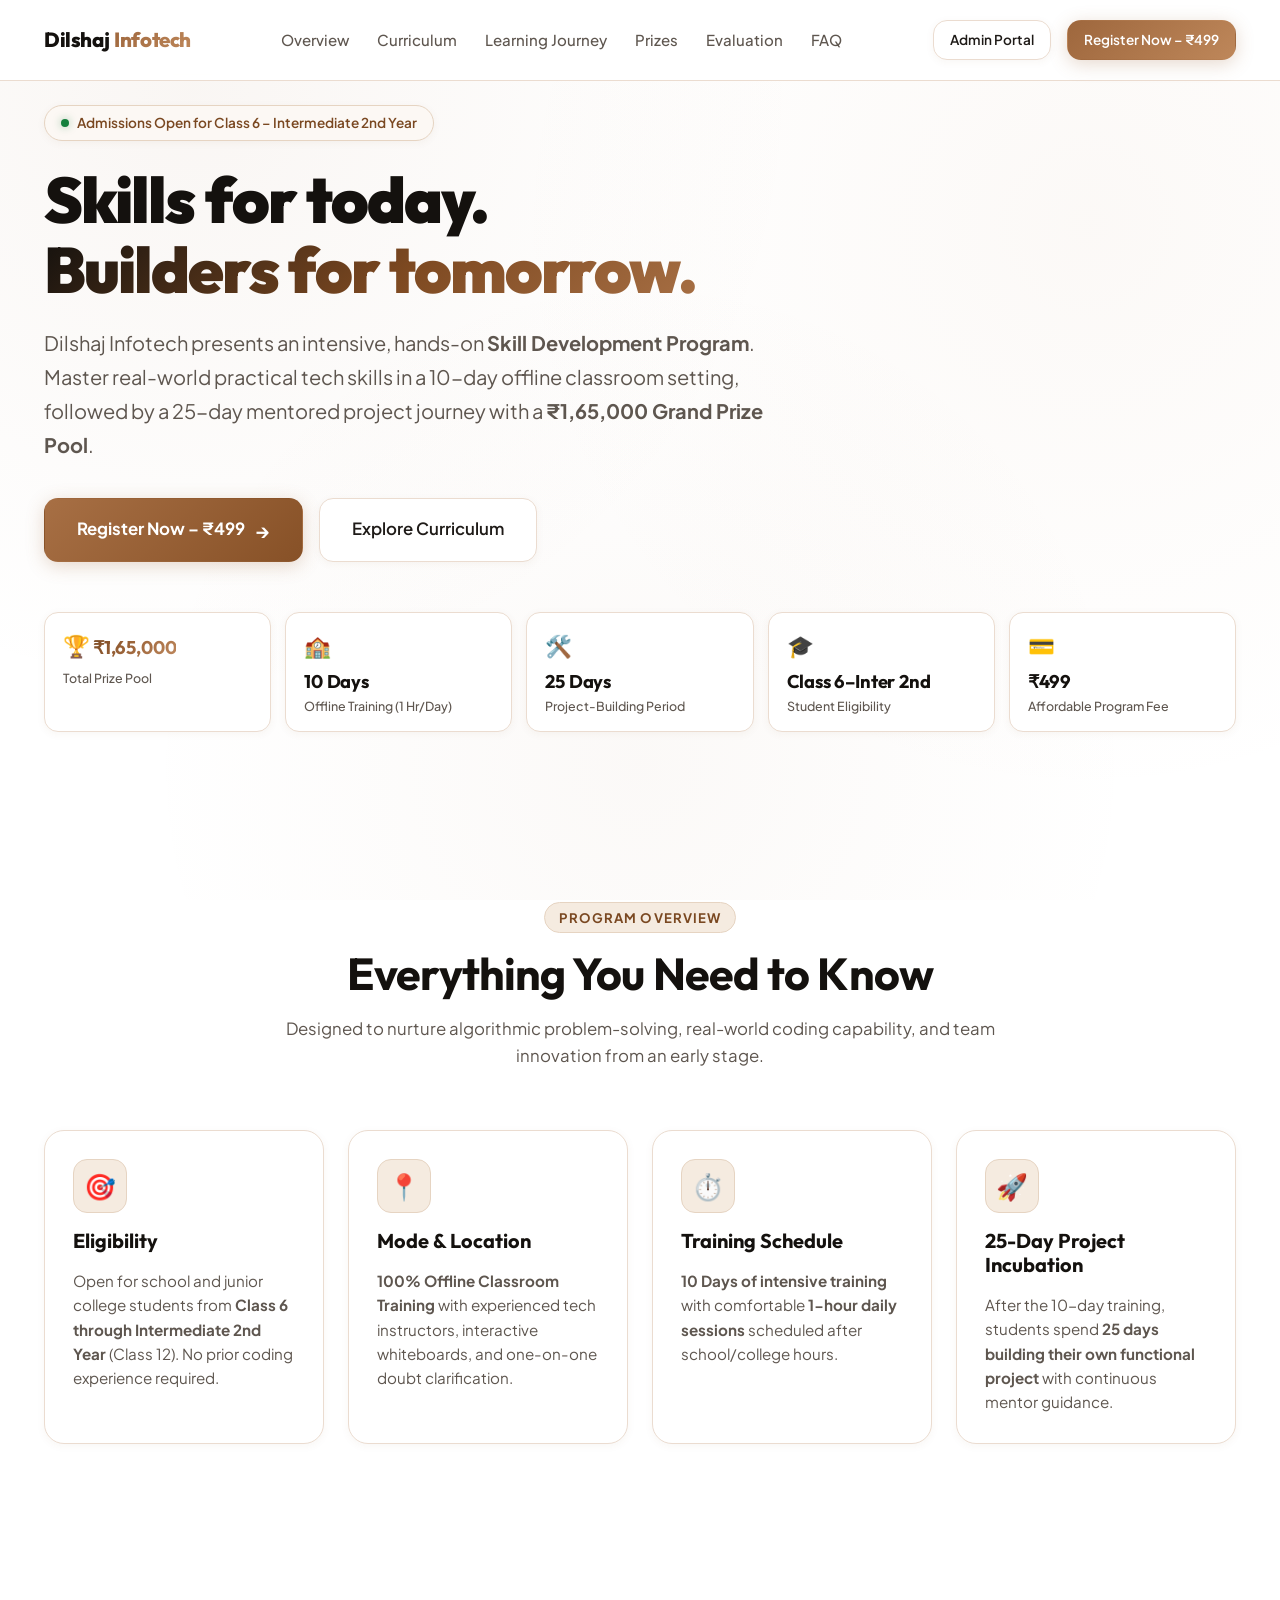
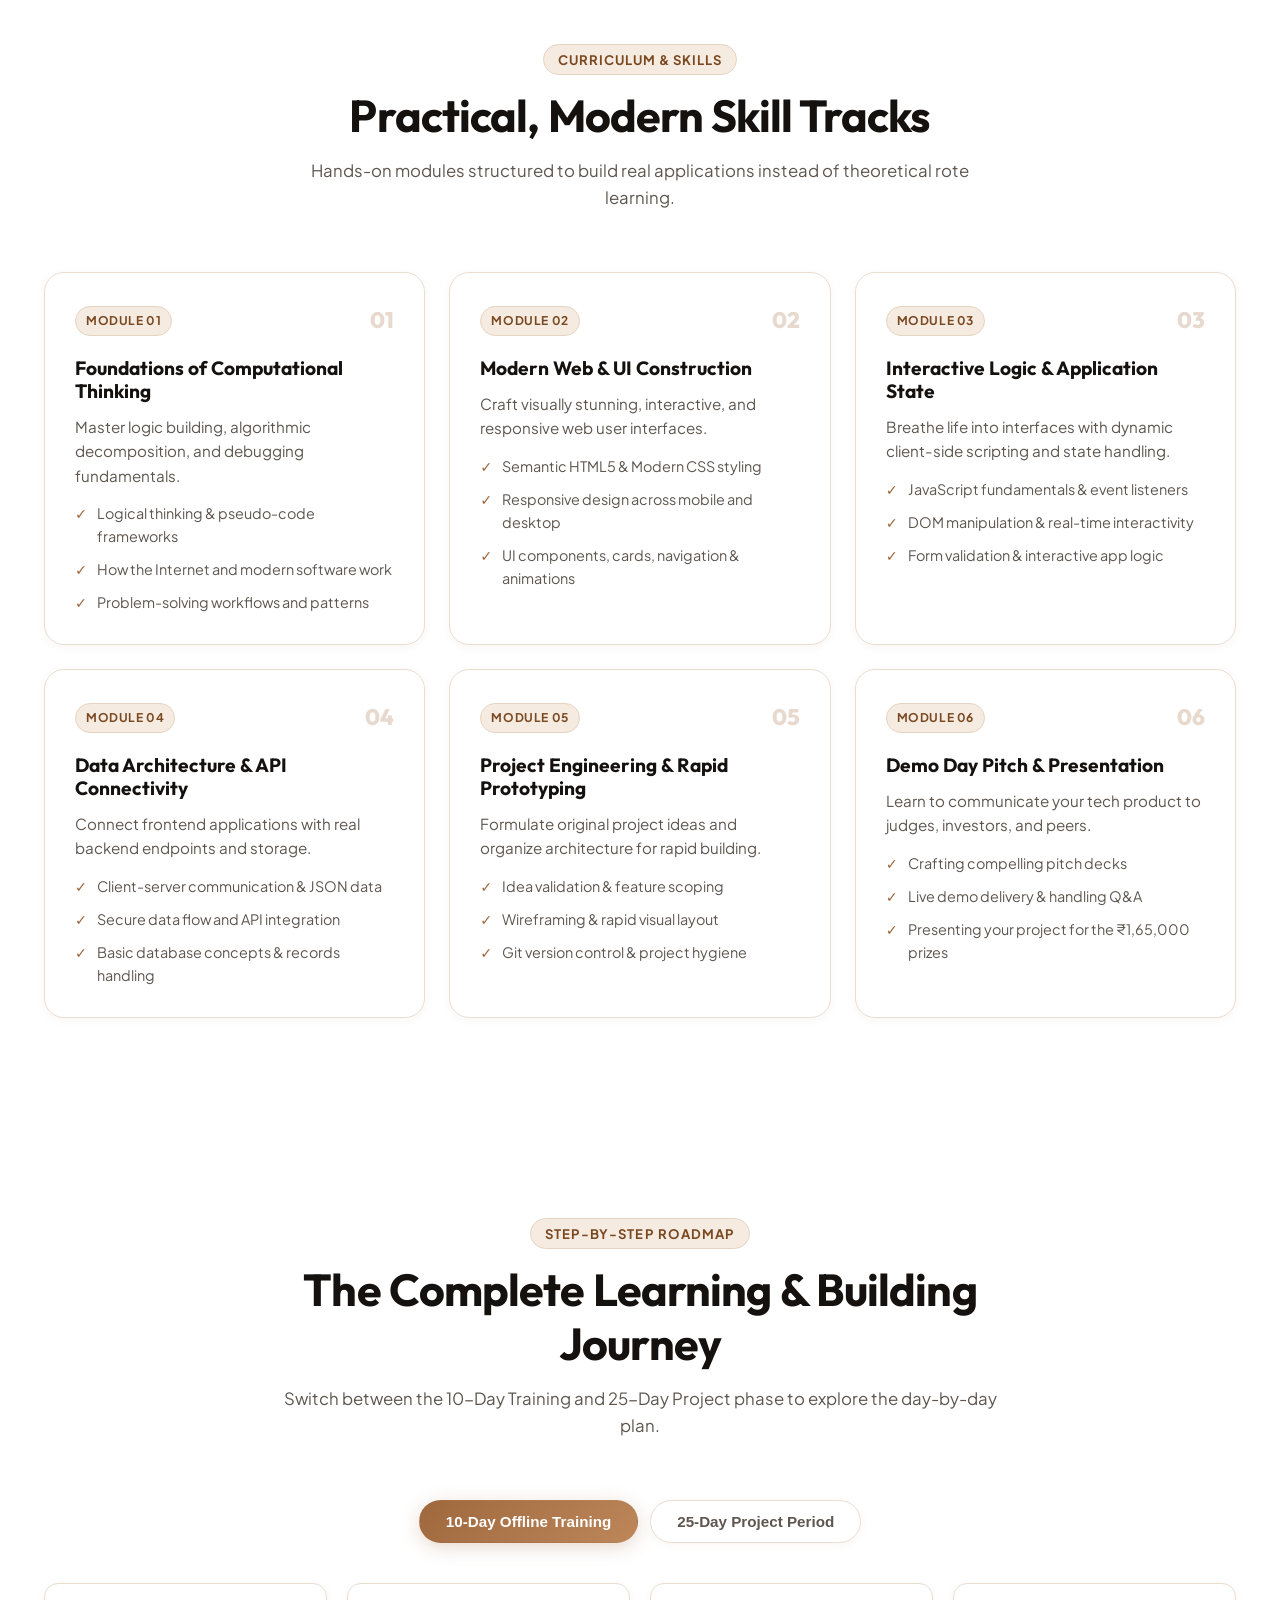
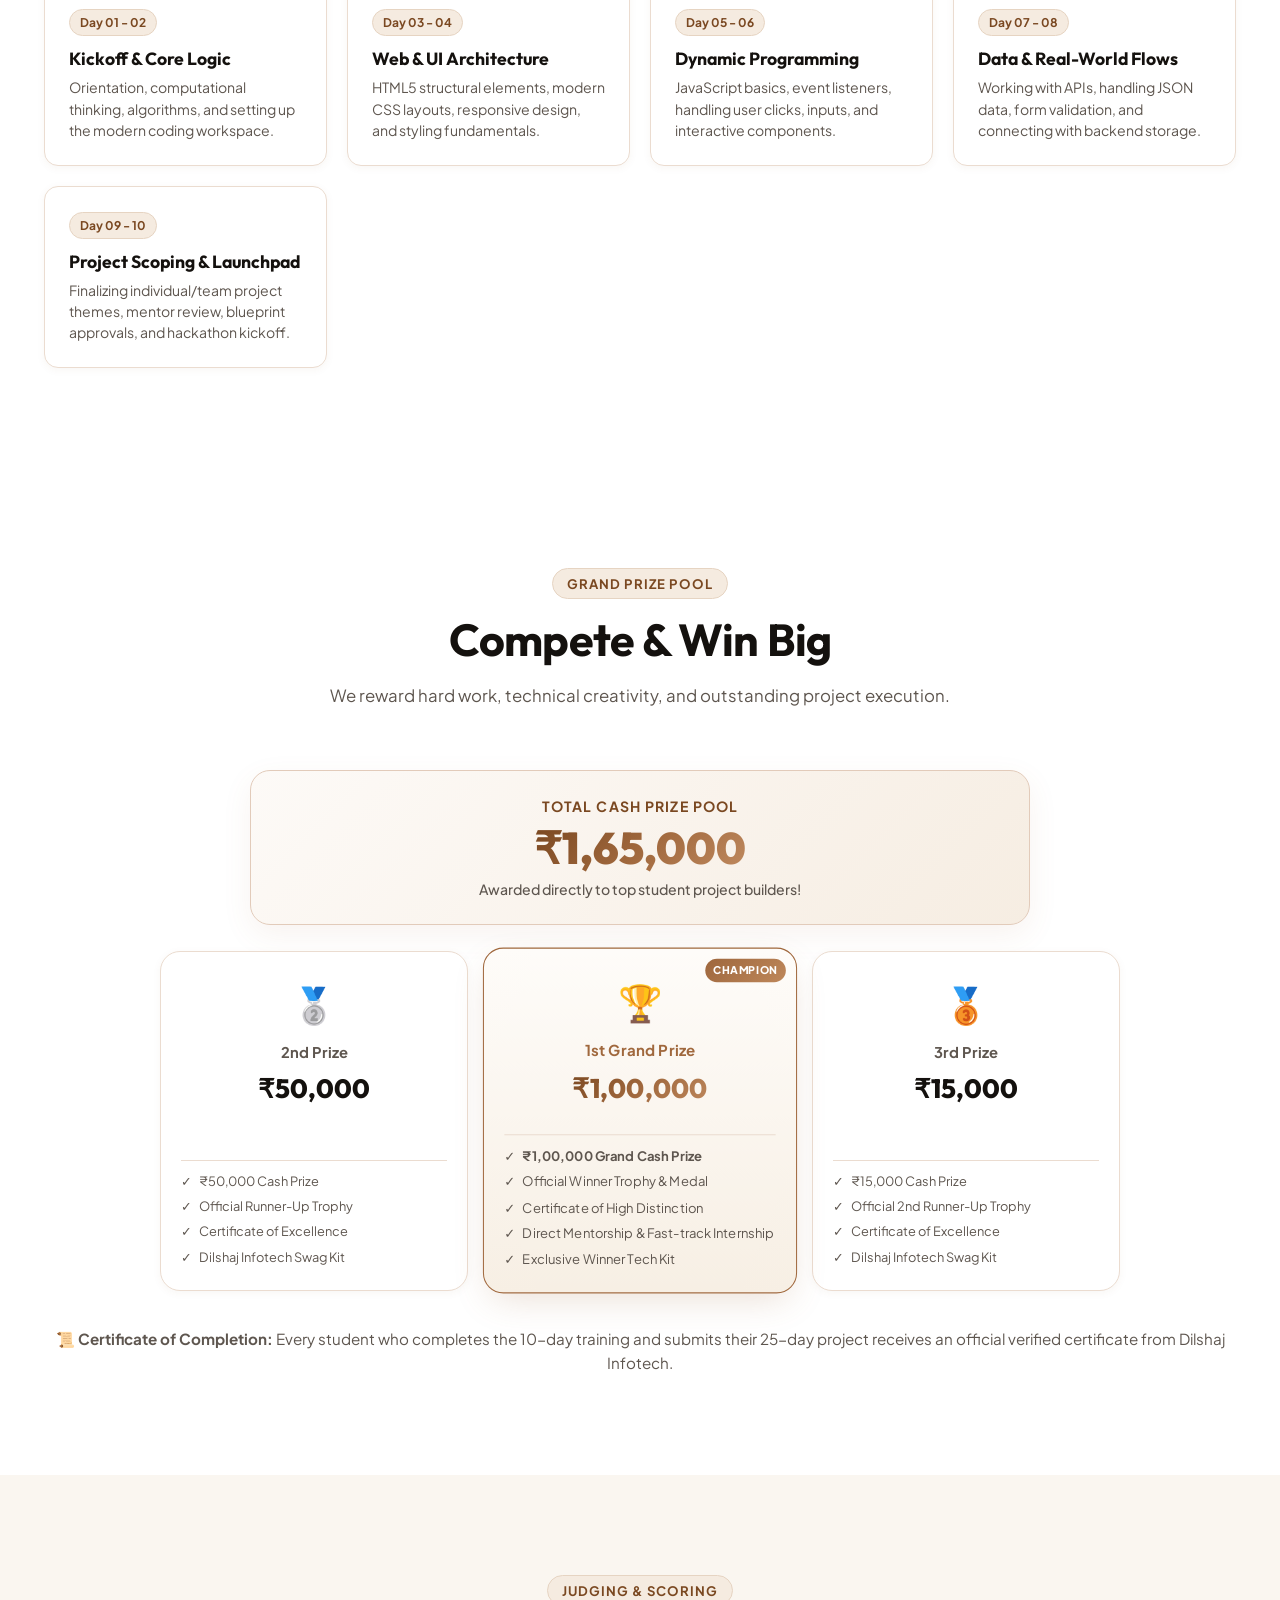
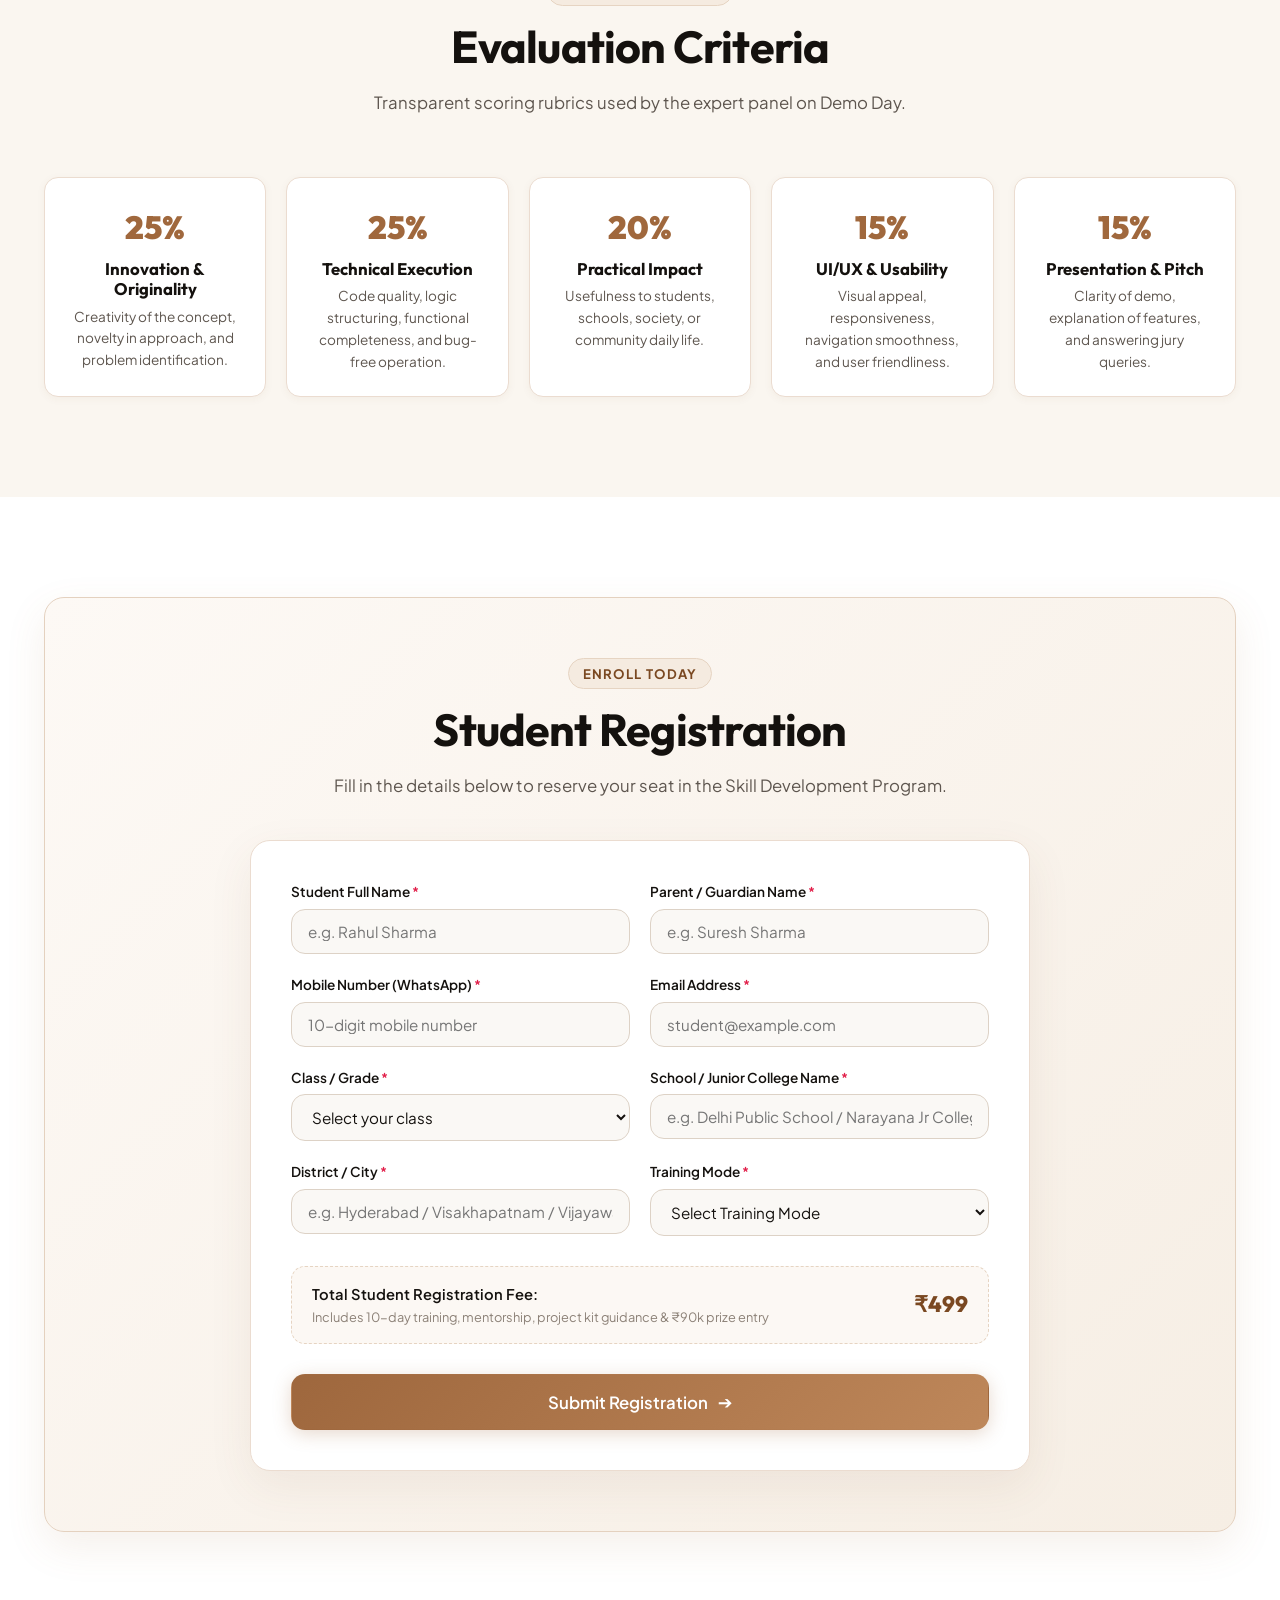
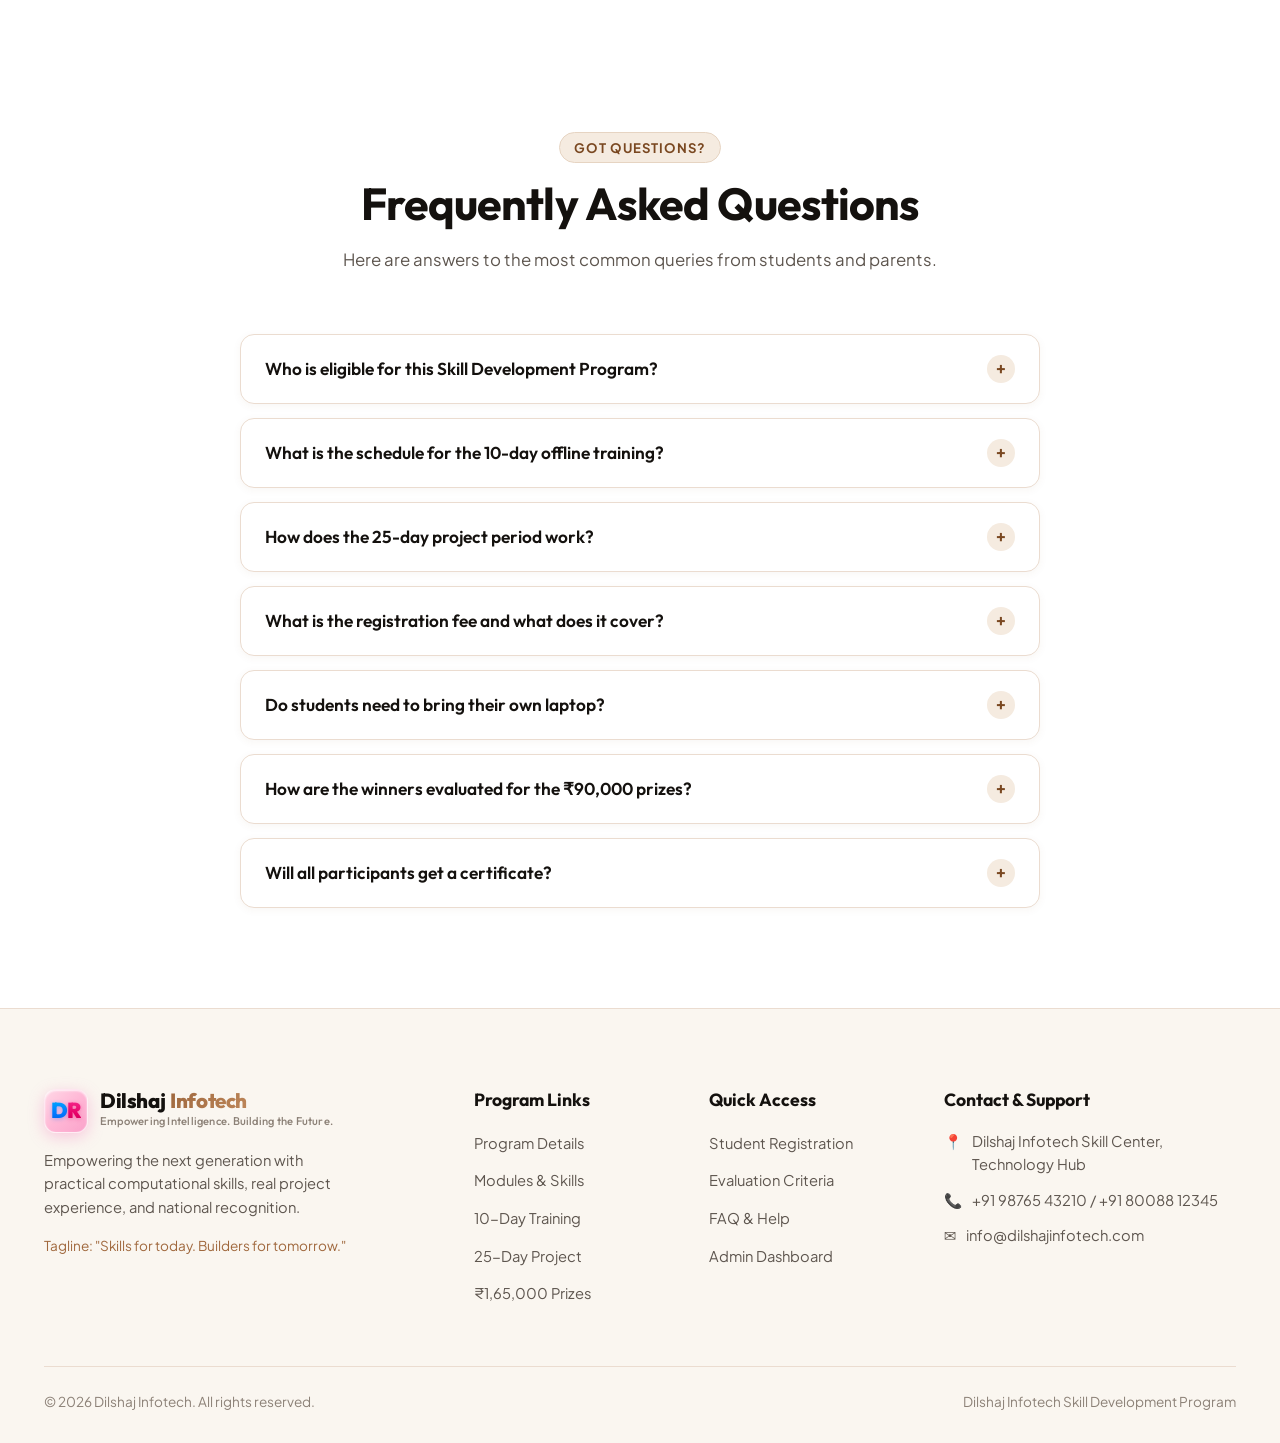
==== commit 1efac13e: "feat: update student registration flow with training mode selection and remove upfront payment" ====
--- a/index.html
+++ b/index.html
@@ -541,11 +541,22 @@
                 </div>
 
                 <!-- District -->
-                <div class="form-group full-width">
+                <div class="form-group">
                   <label class="form-label" for="district">District / City <span class="req">*</span></label>
                   <input type="text" class="form-control" id="district"
                     placeholder="e.g. Hyderabad / Visakhapatnam / Vijayawada" required>
                   <span class="field-error" id="districtError"></span>
+                </div>
+
+                <!-- Training Mode (Offline / Online) -->
+                <div class="form-group">
+                  <label class="form-label" for="trainingMode">Training Mode <span class="req">*</span></label>
+                  <select class="form-control" id="trainingMode" required>
+                    <option value="">Select Training Mode</option>
+                    <option value="Offline">Offline Training (Classroom)</option>
+                    <option value="Online">Online Training (Live Virtual)</option>
+                  </select>
+                  <span class="field-error" id="trainingModeError"></span>
                 </div>
 
                 <!-- Fee Summary Box -->
@@ -563,7 +574,7 @@
                 <!-- Submit Button -->
                 <div class="form-group full-width">
                   <button type="submit" class="btn btn-primary btn-lg form-submit-btn pulse-glow" id="submitRegBtn">
-                    <span>Submit & Proceed to Register (₹499)</span>
+                    <span>Submit Registration</span>
                     <span style="font-size: 1.1rem;">➔</span>
                   </button>
                 </div>
@@ -669,27 +680,26 @@
     </section>
   </main>
 
-  <!-- Registration Success / Payment Modal -->
+  <!-- Registration Success Modal -->
   <div class="modal-overlay" id="successModal" role="dialog" aria-modal="true" aria-labelledby="modalTitle">
-    <div class="modal-content">
+    <div class="modal-content" style="max-width: 480px;">
       <button class="modal-close" aria-label="Close modal">&times;</button>
 
       <div id="modalStatusBox">
         <div style="text-align: center; margin-bottom: 20px;">
           <div
-            style="display: inline-flex; width: 60px; height: 60px; border-radius: 50%; background: var(--highlight-brown-tint); align-items: center; justify-content: center; font-size: 1.8rem; color: var(--highlight-brown); margin-bottom: 12px;">
+            style="display: inline-flex; width: 60px; height: 60px; border-radius: 50%; background: #ecfdf5; border: 2px solid #10b981; align-items: center; justify-content: center; font-size: 1.8rem; color: #10b981; margin-bottom: 12px;">
             ✓</div>
           <h3 id="modalTitle" style="font-size: 1.4rem; margin-bottom: 6px; color: var(--text-heading);">Registration
-            Received!</h3>
-          <p style="font-size: 0.9rem; color: var(--text-muted);">Please confirm the registration fee to finalize
-            enrollment.</p>
+            Submitted!</h3>
+          <p style="font-size: 0.9rem; color: var(--text-muted); line-height: 1.5; margin: 0 auto;">Thank you for registering. Your details have been received successfully.</p>
         </div>
 
         <div
-          style="background: #faf8f5; border: 1px solid var(--border-subtle); border-radius: var(--radius-md); padding: 18px; margin-bottom: 20px;">
+          style="background: #faf8f5; border: 1px solid var(--border-subtle); border-radius: var(--radius-md); padding: 18px; margin-bottom: 16px;">
           <div style="display: flex; justify-content: space-between; margin-bottom: 8px; font-size: 0.88rem;">
             <span style="color: var(--text-muted);">Registration ID:</span>
-            <strong id="modalRegId" style="color: var(--highlight-brown-dark);">DIP-2026-0000</strong>
+            <strong id="modalRegId" style="color: var(--highlight-brown-dark); font-family: monospace;">DIP-2026-0000</strong>
           </div>
           <div style="display: flex; justify-content: space-between; margin-bottom: 8px; font-size: 0.88rem;">
             <span style="color: var(--text-muted);">Student Name:</span>
@@ -699,16 +709,25 @@
             <span style="color: var(--text-muted);">Class / Grade:</span>
             <span id="modalClass" style="color: var(--text-heading); font-weight: 600;">-</span>
           </div>
-          <div
-            style="display: flex; justify-content: space-between; padding-top: 10px; border-top: 1px solid var(--border-subtle); font-size: 0.95rem;">
-            <span style="color: var(--text-heading); font-weight: 600;">Program Fee:</span>
-            <span id="modalAmount"
-              style="color: var(--highlight-brown-dark); font-weight: 800; font-size: 1.15rem;">₹499</span>
-          </div>
-        </div>
-
-        <button class="btn btn-gold btn-lg" id="proceedPaymentBtn" style="width: 100%;">
-          Complete ₹499 Payment
+          <div style="display: flex; justify-content: space-between; font-size: 0.88rem;">
+            <span style="color: var(--text-muted);">Training Mode:</span>
+            <span id="modalTrainingMode" style="color: var(--highlight-brown-dark); font-weight: 600;">-</span>
+          </div>
+        </div>
+
+        <!-- Contact Notice -->
+        <div style="background: rgba(184, 134, 11, 0.08); border: 1px solid rgba(184, 134, 11, 0.22); border-left: 4px solid var(--highlight-brown); border-radius: var(--radius-md); padding: 14px 16px; margin-bottom: 22px; text-align: left; display: flex; gap: 12px; align-items: flex-start;">
+          <span style="font-size: 1.3rem; line-height: 1;">📞</span>
+          <div>
+            <div style="font-weight: 600; font-size: 0.9rem; color: var(--highlight-brown-dark); margin-bottom: 4px;">Our Team Will Contact You Soon</div>
+            <p style="font-size: 0.84rem; color: var(--text-body); margin: 0; line-height: 1.5;">
+              Our team will contact you soon regarding your registration details, batch schedule, and onboarding instructions.
+            </p>
+          </div>
+        </div>
+
+        <button type="button" class="btn btn-primary btn-lg" data-modal-close style="width: 100%; justify-content: center;">
+          Done
         </button>
       </div>
     </div>
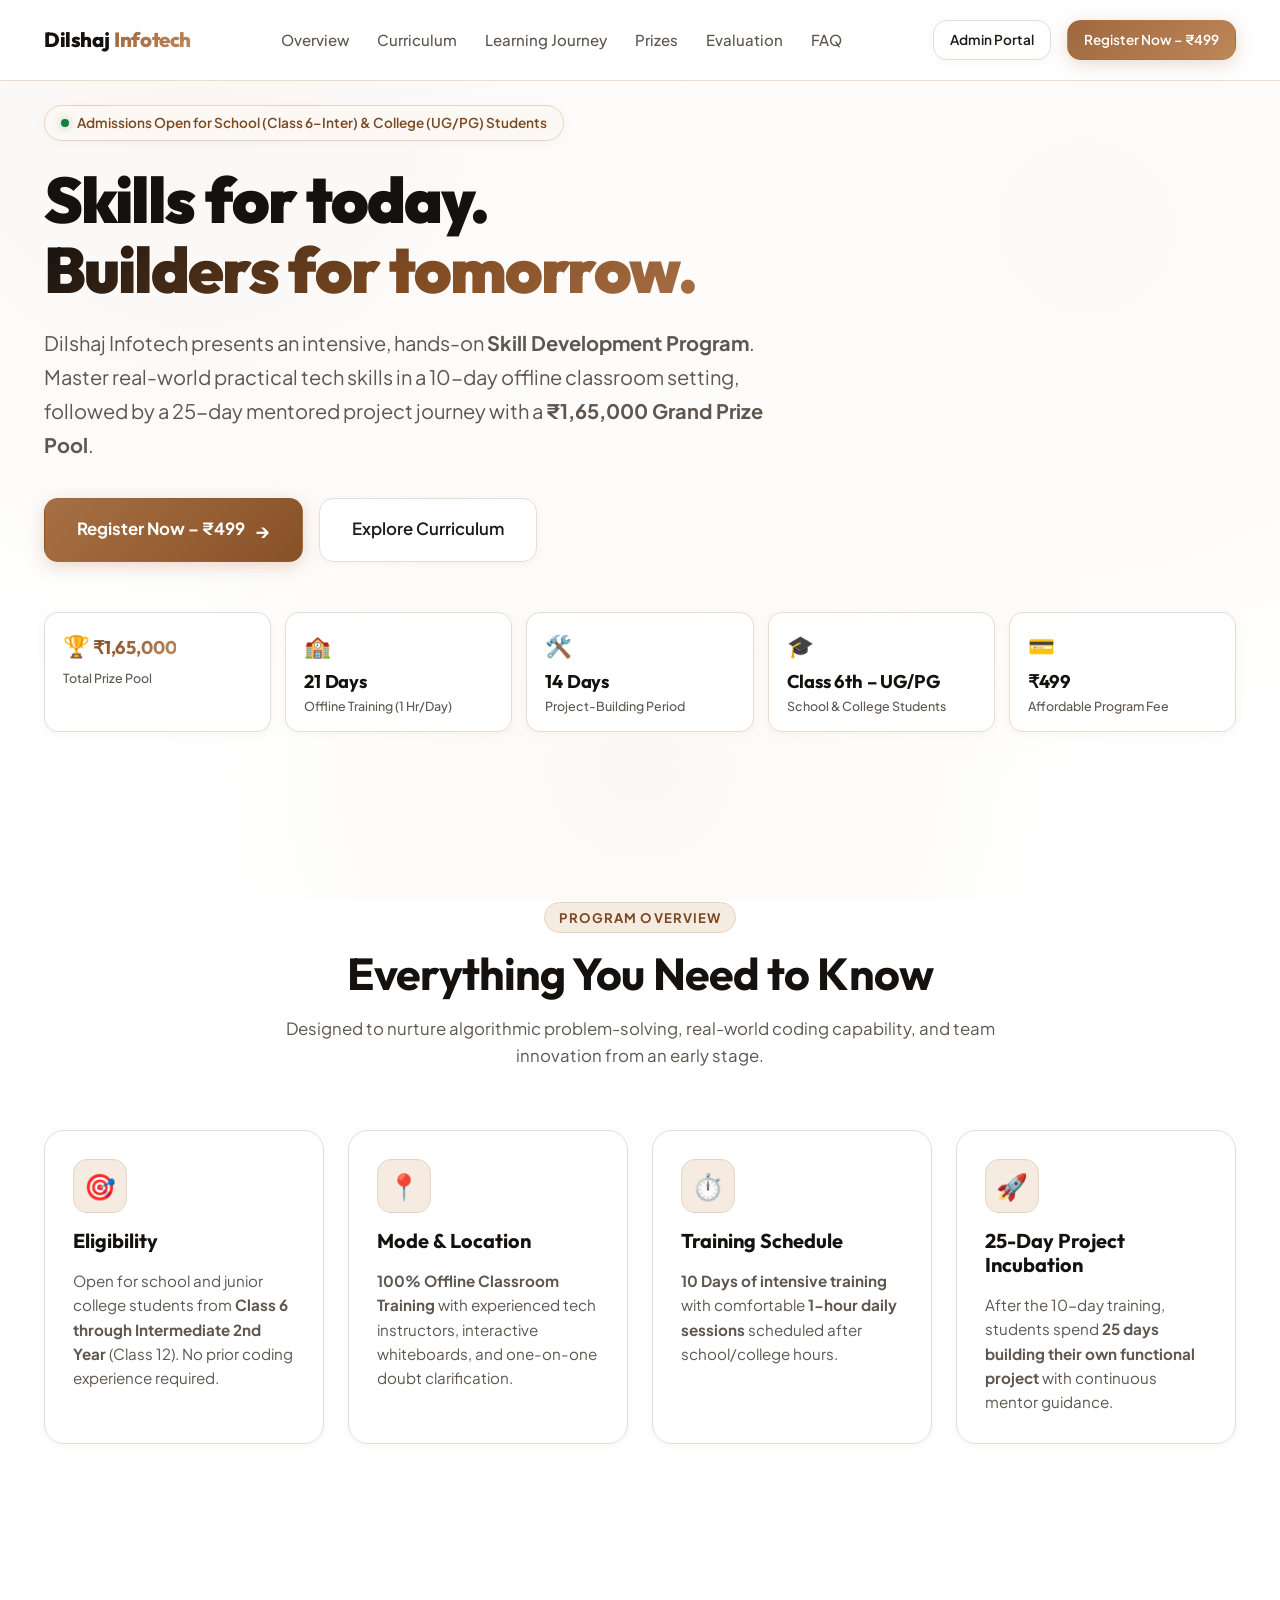
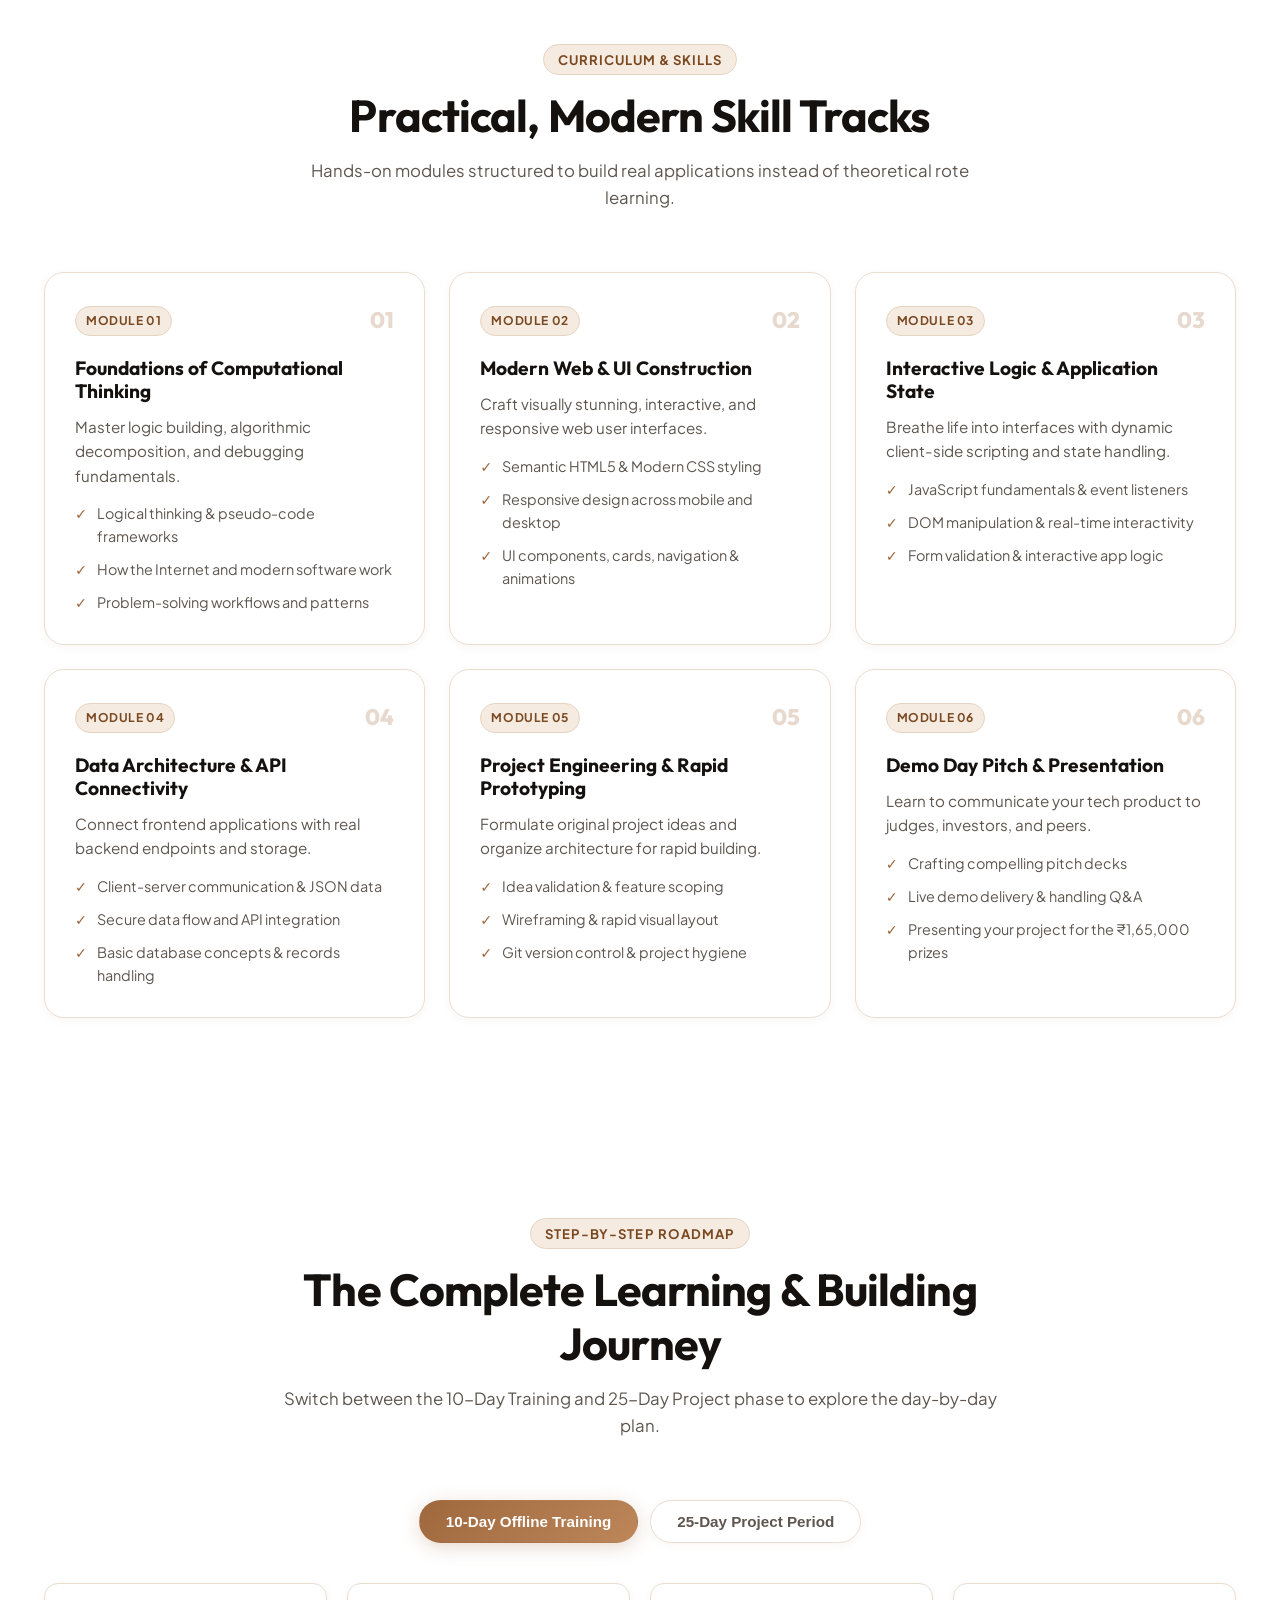
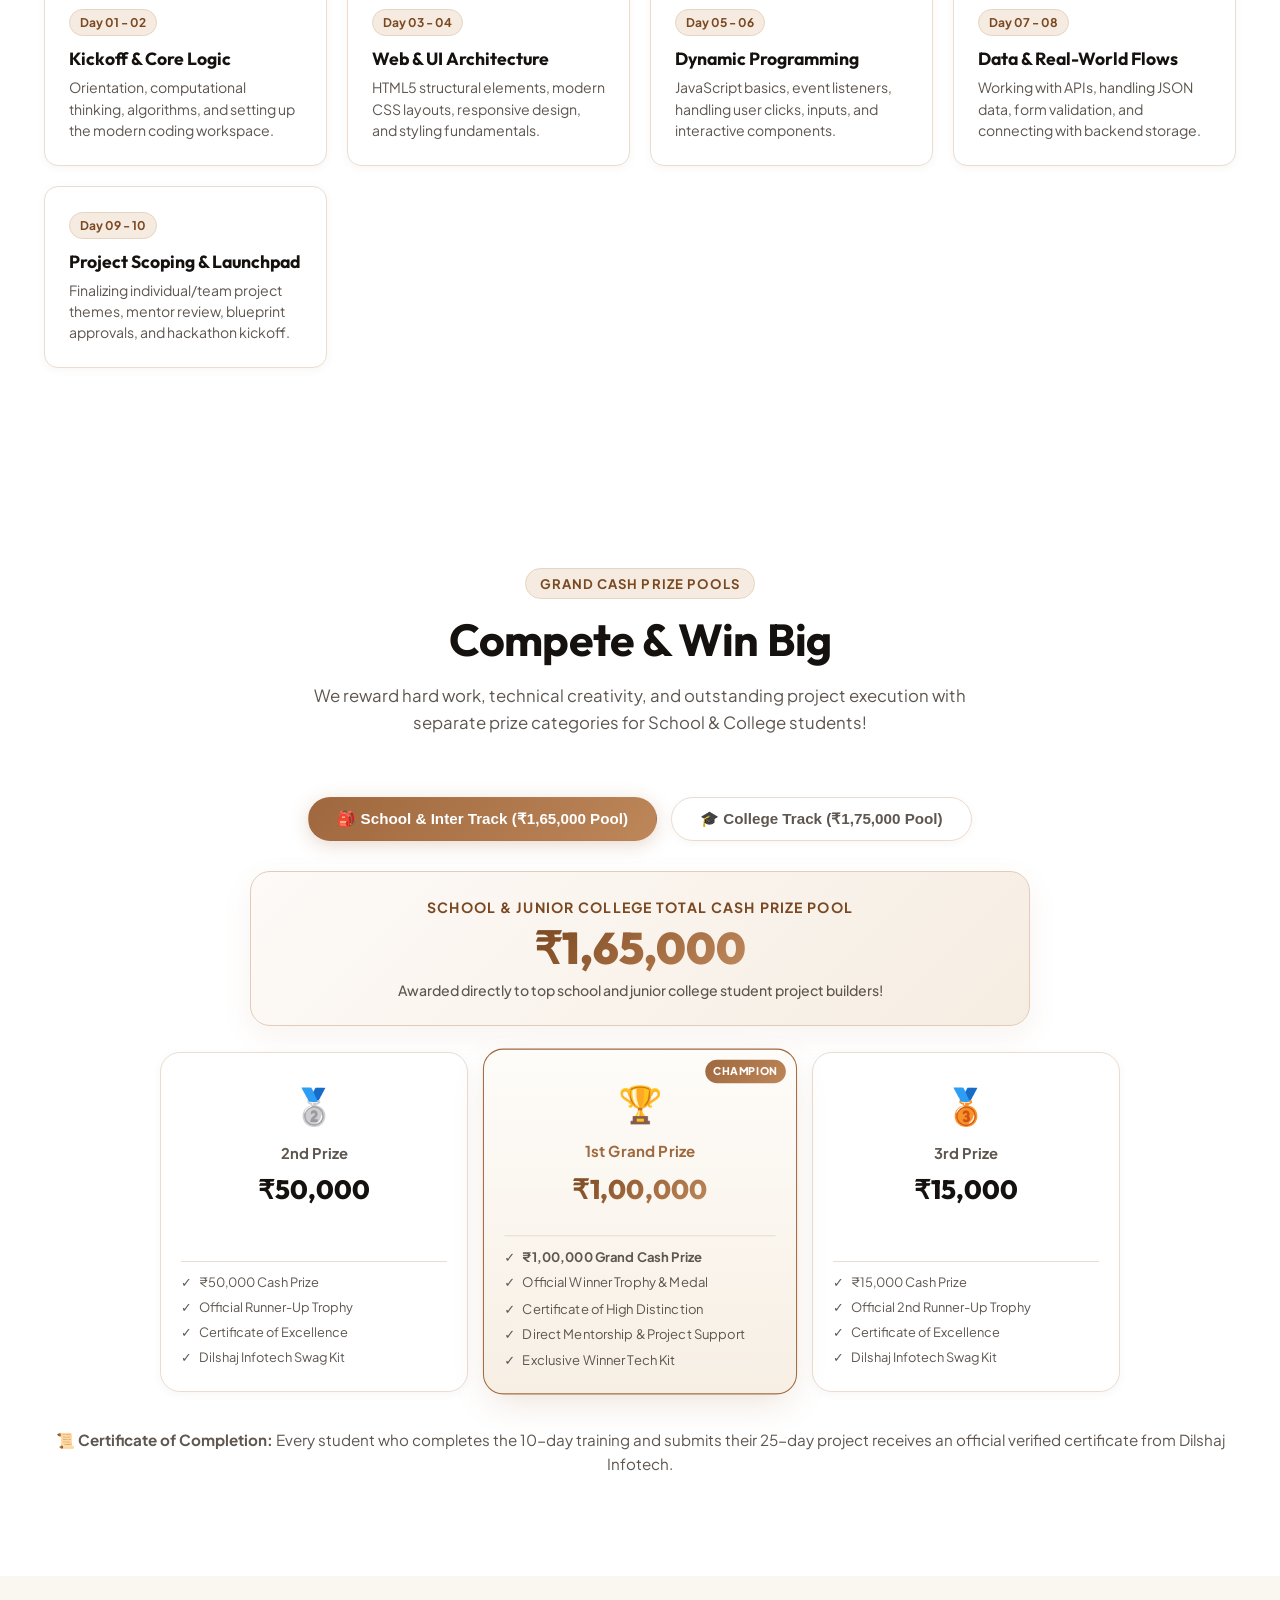
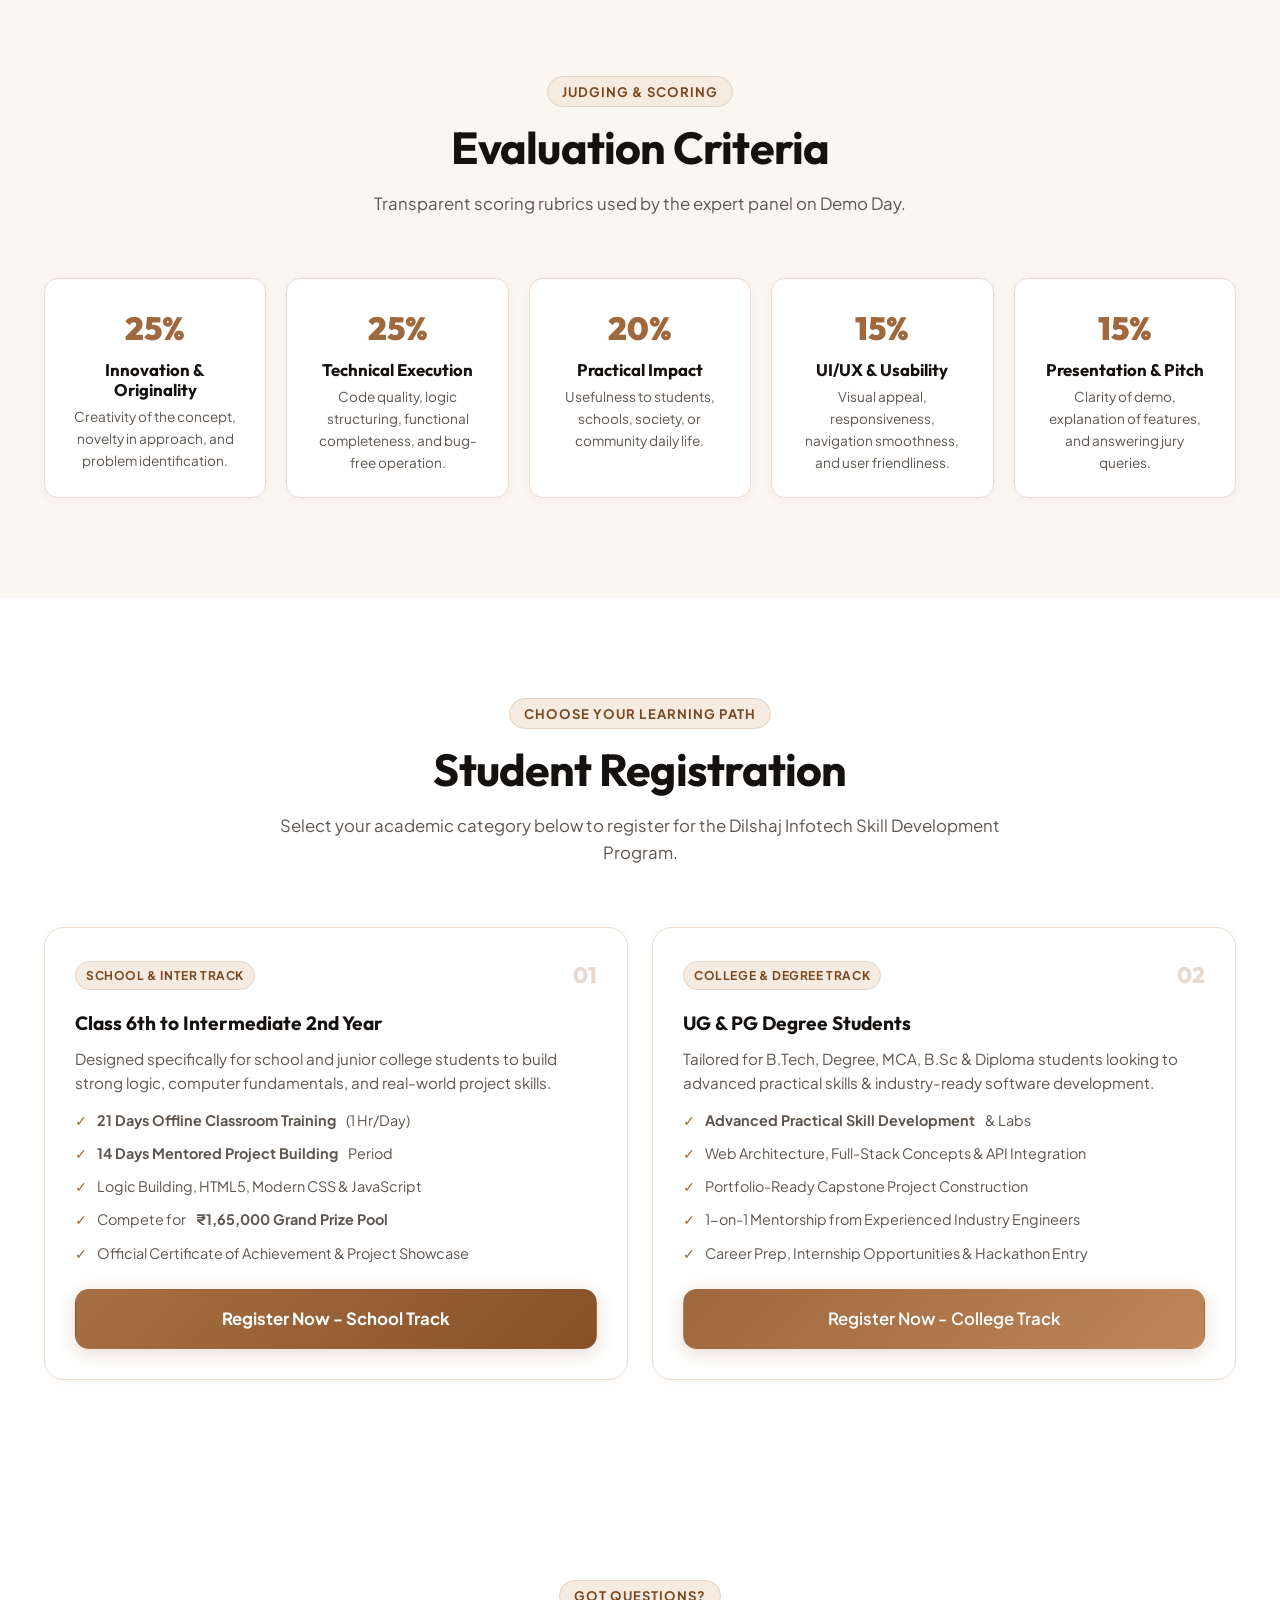
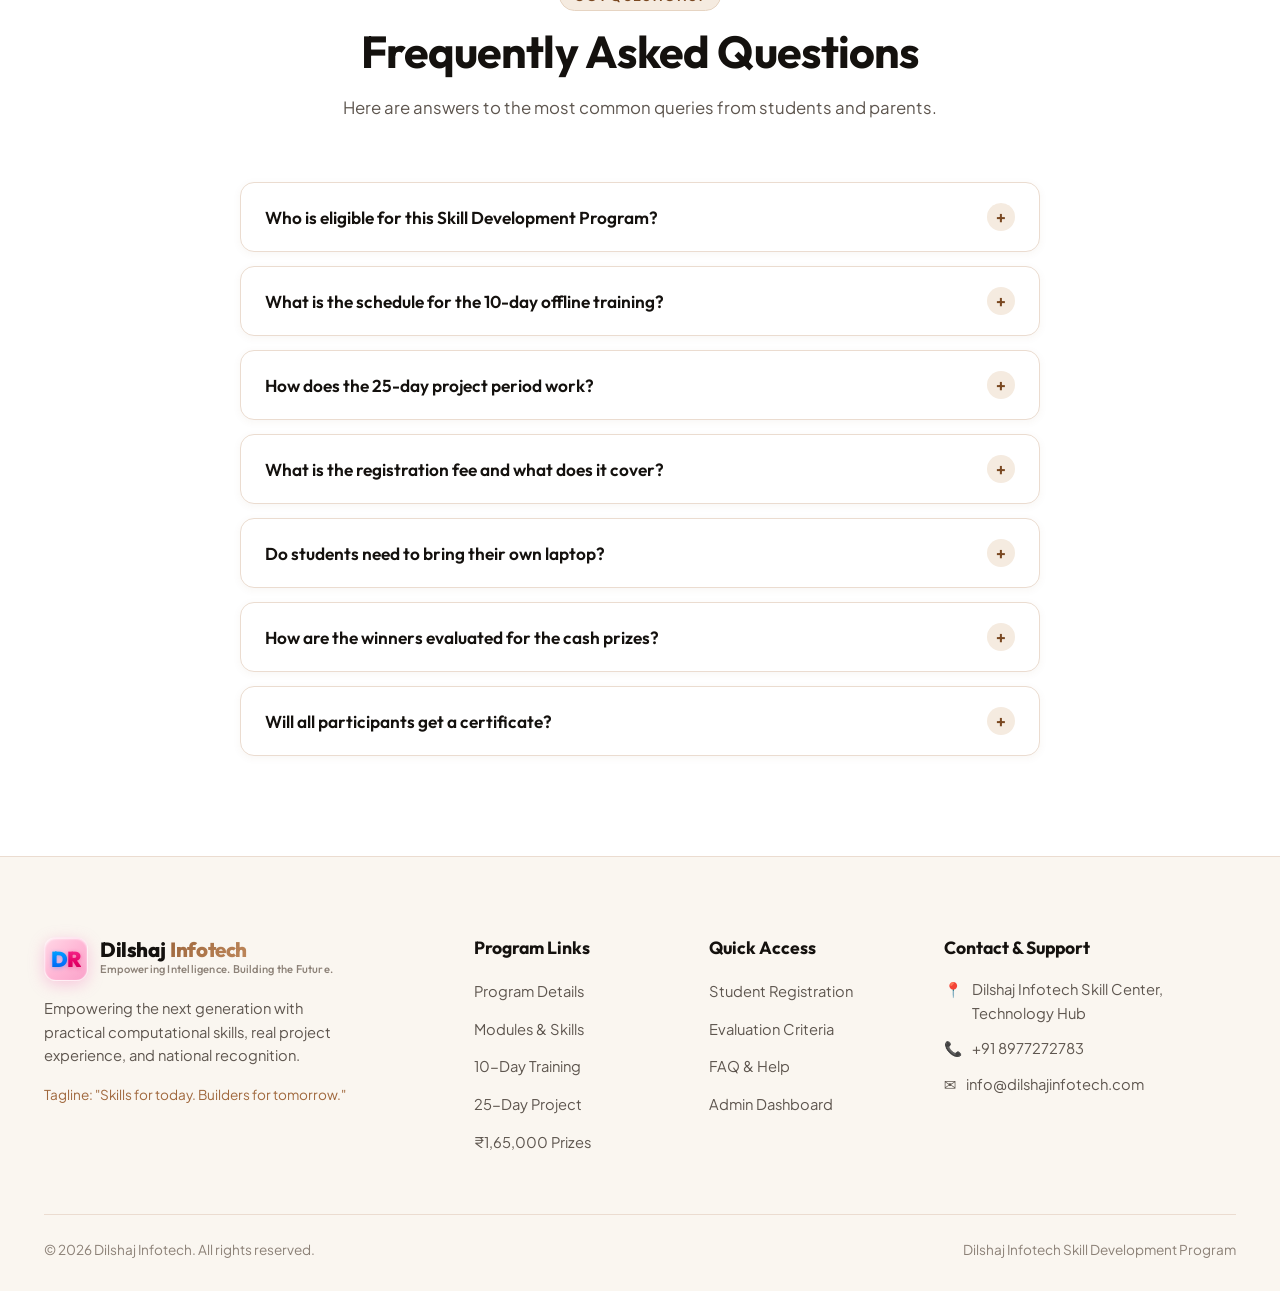
==== commit b194225c: "feat: add frontend JavaScript, CSS styles, and registration flow for skill development platform" ====
--- a/index.html
+++ b/index.html
@@ -6,18 +6,18 @@
   <meta name="viewport" content="width=device-width, initial-scale=1.0">
 
   <!-- SEO Meta Tags -->
-  <title>Dilshaj Infotech | Skill Development Program</title>
+  <title>Dilshaj Infotech Skill Development Center</title>
   <meta name="description"
-    content="Join the Dilshaj Infotech Skill Development Program. Learn practical technology skills and build a real-world project.">
+    content="Join the Dilshaj Infotech Skill Development Center. Learn practical technology skills, coding, and build real-world projects.">
   <meta name="keywords"
-    content="Dilshaj Infotech, Skill Development, Coding for Students, Class 6 to Intermediate, Hackathon, Tech Education, Practical Projects">
-  <meta name="author" content="Dilshaj Infotech">
+    content="Dilshaj Infotech Skill Development Center, Skill Development, Coding for Students, Class 6 to Inter, College Students, Hackathon, Tech Education, Practical Projects">
+  <meta name="author" content="Dilshaj Infotech Skill Development Center">
 
   <!-- Open Graph / Social Media -->
   <meta property="og:type" content="website">
-  <meta property="og:title" content="Dilshaj Infotech | Skill Development Program">
+  <meta property="og:title" content="Dilshaj Infotech Skill Development Center">
   <meta property="og:description"
-    content="Skills for today Builders for tomorrow 10 Days Offline Training + 25 Days Project Building with ₹1,65,000 Prize Pool.">
+    content="Skills for today, Builders for tomorrow. 21 Days Offline Training + 14 Days Project Building with ₹1,65,000 Prize Pool at Dilshaj Infotech Skill Development Center.">
   <meta property="og:image" content="/static/assets/og-preview.png">
 
   <!-- Favicon -->
@@ -82,7 +82,7 @@
       <div class="container">
         <div class="hero-badge-wrap">
           <span class="badge-dot"></span>
-          <span>Admissions Open for Class 6 – Intermediate 2nd Year</span>
+          <span>Admissions Open for School (Class 6–Inter) & College (UG/PG) Students</span>
         </div>
 
         <h1 class="hero-title">
@@ -115,18 +115,18 @@
           </div>
           <div class="hero-stat-card">
             <span class="stat-icon">🏫</span>
-            <div class="stat-value">10 Days</div>
+            <div class="stat-value">21 Days</div>
             <div class="stat-label">Offline Training (1 Hr/Day)</div>
           </div>
           <div class="hero-stat-card">
             <span class="stat-icon">🛠️</span>
-            <div class="stat-value">25 Days</div>
+            <div class="stat-value">14 Days</div>
             <div class="stat-label">Project-Building Period</div>
           </div>
           <div class="hero-stat-card">
             <span class="stat-icon">🎓</span>
-            <div class="stat-value">Class 6–Inter 2nd</div>
-            <div class="stat-label">Student Eligibility</div>
+            <div class="stat-value">Class 6th – UG/PG</div>
+            <div class="stat-label">School & College Students</div>
           </div>
           <div class="hero-stat-card">
             <span class="stat-icon">💳</span>
@@ -364,65 +364,137 @@
     <section class="section" id="prizes">
       <div class="container">
         <div class="section-header">
-          <span class="section-tag">Grand Prize Pool</span>
+          <span class="section-tag">Grand Cash Prize Pools</span>
           <h2 class="section-title">Compete & Win Big</h2>
-          <p class="section-desc">We reward hard work, technical creativity, and outstanding project execution.</p>
-        </div>
-
-        <div class="prize-banner">
-          <div class="prize-banner-title">Total Cash Prize Pool</div>
-          <div class="prize-banner-amount gold-gradient-text">₹1,65,000</div>
-          <p style="margin-top: 6px; color: #cbd5e1; font-weight: 500; font-size: 0.88rem;">Awarded directly to top
-            student project
-            builders!</p>
-        </div>
-
-        <div class="prizes-grid">
-          <!-- 2nd Prize -->
-          <div class="prize-card">
-            <div>
-              <span class="prize-trophy">🥈</span>
-              <div class="prize-rank">2nd Prize</div>
-              <div class="prize-amount">₹50,000</div>
-            </div>
-            <ul class="prize-perks">
-              <li><span>✓</span> ₹50,000 Cash Prize</li>
-              <li><span>✓</span> Official Runner-Up Trophy</li>
-              <li><span>✓</span> Certificate of Excellence</li>
-              <li><span>✓</span> Dilshaj Infotech Swag Kit</li>
-            </ul>
-          </div>
-
-          <!-- 1st Prize (Winner) -->
-          <div class="prize-card winner">
-            <span class="prize-badge">CHAMPION</span>
-            <div>
-              <span class="prize-trophy">🏆</span>
-              <div class="prize-rank" style="color: var(--accent-gold);">1st Grand Prize</div>
-              <div class="prize-amount gold-gradient-text">₹1,00,000</div>
-            </div>
-            <ul class="prize-perks">
-              <li><span>✓</span> <strong>₹1,00,000 Grand Cash Prize</strong></li>
-              <li><span>✓</span> Official Winner Trophy & Medal</li>
-              <li><span>✓</span> Certificate of High Distinction</li>
-              <li><span>✓</span> Direct Mentorship & Fast-track Internship</li>
-              <li><span>✓</span> Exclusive Winner Tech Kit</li>
-            </ul>
-          </div>
-
-          <!-- 3rd Prize -->
-          <div class="prize-card">
-            <div>
-              <span class="prize-trophy">🥉</span>
-              <div class="prize-rank">3rd Prize</div>
-              <div class="prize-amount">₹15,000</div>
-            </div>
-            <ul class="prize-perks">
-              <li><span>✓</span> ₹15,000 Cash Prize</li>
-              <li><span>✓</span> Official 2nd Runner-Up Trophy</li>
-              <li><span>✓</span> Certificate of Excellence</li>
-              <li><span>✓</span> Dilshaj Infotech Swag Kit</li>
-            </ul>
+          <p class="section-desc">We reward hard work, technical creativity, and outstanding project execution with
+            separate prize categories for School & College students!</p>
+        </div>
+
+        <!-- Prize Category Tabs -->
+        <div class="prize-tabs">
+          <button class="prize-tab-btn active" data-prize-target="prize-school">
+            🎒 School & Inter Track (₹1,65,000 Pool)
+          </button>
+          <button class="prize-tab-btn" data-prize-target="prize-college">
+            🎓 College Track (₹1,75,000 Pool)
+          </button>
+        </div>
+
+        <!-- School Students Category View -->
+        <div class="prize-view active" id="prize-school">
+          <div class="prize-banner">
+            <div class="prize-banner-title">School & Junior College Total Cash Prize Pool</div>
+            <div class="prize-banner-amount gold-gradient-text">₹1,65,000</div>
+            <p style="margin-top: 6px; color: #cbd5e1; font-weight: 500; font-size: 0.88rem;">Awarded directly to top
+              school and junior college student project builders!</p>
+          </div>
+
+          <div class="prizes-grid">
+            <!-- 2nd Prize -->
+            <div class="prize-card">
+              <div>
+                <span class="prize-trophy">🥈</span>
+                <div class="prize-rank">2nd Prize</div>
+                <div class="prize-amount">₹50,000</div>
+              </div>
+              <ul class="prize-perks">
+                <li><span>✓</span> ₹50,000 Cash Prize</li>
+                <li><span>✓</span> Official Runner-Up Trophy</li>
+                <li><span>✓</span> Certificate of Excellence</li>
+                <li><span>✓</span> Dilshaj Infotech Swag Kit</li>
+              </ul>
+            </div>
+
+            <!-- 1st Prize (Winner) -->
+            <div class="prize-card winner">
+              <span class="prize-badge">CHAMPION</span>
+              <div>
+                <span class="prize-trophy">🏆</span>
+                <div class="prize-rank" style="color: var(--accent-gold);">1st Grand Prize</div>
+                <div class="prize-amount gold-gradient-text">₹1,00,000</div>
+              </div>
+              <ul class="prize-perks">
+                <li><span>✓</span> <strong>₹1,00,000 Grand Cash Prize</strong></li>
+                <li><span>✓</span> Official Winner Trophy & Medal</li>
+                <li><span>✓</span> Certificate of High Distinction</li>
+                <li><span>✓</span> Direct Mentorship & Project Support</li>
+                <li><span>✓</span> Exclusive Winner Tech Kit</li>
+              </ul>
+            </div>
+
+            <!-- 3rd Prize -->
+            <div class="prize-card">
+              <div>
+                <span class="prize-trophy">🥉</span>
+                <div class="prize-rank">3rd Prize</div>
+                <div class="prize-amount">₹15,000</div>
+              </div>
+              <ul class="prize-perks">
+                <li><span>✓</span> ₹15,000 Cash Prize</li>
+                <li><span>✓</span> Official 2nd Runner-Up Trophy</li>
+                <li><span>✓</span> Certificate of Excellence</li>
+                <li><span>✓</span> Dilshaj Infotech Swag Kit</li>
+              </ul>
+            </div>
+          </div>
+        </div>
+
+        <!-- College Students Category View -->
+        <div class="prize-view" id="prize-college">
+          <div class="prize-banner">
+            <div class="prize-banner-title">College & Degree Total Cash Prize Pool</div>
+            <div class="prize-banner-amount gold-gradient-text">₹1,75,000</div>
+            <p style="margin-top: 6px; color: #cbd5e1; font-weight: 500; font-size: 0.88rem;">Awarded directly to top
+              UG, PG & Diploma student project builders!</p>
+          </div>
+
+          <div class="prizes-grid">
+            <!-- 2nd Prize -->
+            <div class="prize-card">
+              <div>
+                <span class="prize-trophy">🥈</span>
+                <div class="prize-rank">2nd Prize</div>
+                <div class="prize-amount">₹50,000</div>
+              </div>
+              <ul class="prize-perks">
+                <li><span>✓</span> ₹50,000 Cash Prize</li>
+                <li><span>✓</span> Official Runner-Up Trophy</li>
+                <li><span>✓</span> Certificate of Excellence</li>
+                <li><span>✓</span> Dilshaj Infotech Swag Kit</li>
+              </ul>
+            </div>
+
+            <!-- 1st Prize (Winner) -->
+            <div class="prize-card winner">
+              <span class="prize-badge">CHAMPION</span>
+              <div>
+                <span class="prize-trophy">🏆</span>
+                <div class="prize-rank" style="color: var(--accent-gold);">1st Grand Prize</div>
+                <div class="prize-amount gold-gradient-text">₹1,00,000</div>
+              </div>
+              <ul class="prize-perks">
+                <li><span>✓</span> <strong>₹1,00,000 Grand Cash Prize</strong></li>
+                <li><span>✓</span> Official Winner Trophy & Medal</li>
+                <li><span>✓</span> Certificate of High Distinction</li>
+                <li><span>✓</span> Direct Mentorship & Fast-track Internship</li>
+                <li><span>✓</span> Exclusive Winner Tech Kit</li>
+              </ul>
+            </div>
+
+            <!-- 3rd Prize -->
+            <div class="prize-card">
+              <div>
+                <span class="prize-trophy">🥉</span>
+                <div class="prize-rank">3rd Prize</div>
+                <div class="prize-amount">₹25,000</div>
+              </div>
+              <ul class="prize-perks">
+                <li><span>✓</span> <strong>₹25,000 Cash Prize</strong></li>
+                <li><span>✓</span> Official 2nd Runner-Up Trophy</li>
+                <li><span>✓</span> Certificate of Excellence</li>
+                <li><span>✓</span> Dilshaj Infotech Swag Kit</li>
+              </ul>
+            </div>
           </div>
         </div>
 
@@ -477,109 +549,62 @@
     <!-- Registration Section -->
     <section class="section" id="register">
       <div class="container">
-        <div class="registration-cta-box">
-          <div class="section-header" style="margin-bottom: 24px;">
-            <span class="section-tag">Enroll Today</span>
-            <h2 class="section-title">Student Registration</h2>
-            <p class="section-desc">Fill in the details below to reserve your seat in the Skill Development Program.</p>
-          </div>
-
-          <div class="reg-form-wrap">
-            <form id="registrationForm" novalidate>
-              <div class="form-grid">
-                <!-- Student Name -->
-                <div class="form-group">
-                  <label class="form-label" for="studentName">Student Full Name <span class="req">*</span></label>
-                  <input type="text" class="form-control" id="studentName" placeholder="e.g. Rahul Sharma" required>
-                  <span class="field-error" id="studentNameError"></span>
-                </div>
-
-                <!-- Parent Name -->
-                <div class="form-group">
-                  <label class="form-label" for="parentName">Parent / Guardian Name <span class="req">*</span></label>
-                  <input type="text" class="form-control" id="parentName" placeholder="e.g. Suresh Sharma" required>
-                  <span class="field-error" id="parentNameError"></span>
-                </div>
-
-                <!-- Mobile -->
-                <div class="form-group">
-                  <label class="form-label" for="mobile">Mobile Number (WhatsApp) <span class="req">*</span></label>
-                  <input type="tel" class="form-control" id="mobile" placeholder="10-digit mobile number" maxlength="10"
-                    required>
-                  <span class="field-error" id="mobileError"></span>
-                </div>
-
-                <!-- Email -->
-                <div class="form-group">
-                  <label class="form-label" for="email">Email Address <span class="req">*</span></label>
-                  <input type="email" class="form-control" id="email" placeholder="student@example.com" required>
-                  <span class="field-error" id="emailError"></span>
-                </div>
-
-                <!-- Class -->
-                <div class="form-group">
-                  <label class="form-label" for="studentClass">Class / Grade <span class="req">*</span></label>
-                  <select class="form-control" id="studentClass" required>
-                    <option value="">Select your class</option>
-                    <option value="Class 6">Class 6</option>
-                    <option value="Class 7">Class 7</option>
-                    <option value="Class 8">Class 8</option>
-                    <option value="Class 9">Class 9</option>
-                    <option value="Class 10">Class 10</option>
-                    <option value="Intermediate 1st Year (Class 11)">Intermediate 1st Year (Class 11)</option>
-                    <option value="Intermediate 2nd Year (Class 12)">Intermediate 2nd Year (Class 12)</option>
-                  </select>
-                  <span class="field-error" id="studentClassError"></span>
-                </div>
-
-                <!-- School/College Name -->
-                <div class="form-group">
-                  <label class="form-label" for="school">School / Junior College Name <span class="req">*</span></label>
-                  <input type="text" class="form-control" id="school"
-                    placeholder="e.g. Delhi Public School / Narayana Jr College" required>
-                  <span class="field-error" id="schoolError"></span>
-                </div>
-
-                <!-- District -->
-                <div class="form-group">
-                  <label class="form-label" for="district">District / City <span class="req">*</span></label>
-                  <input type="text" class="form-control" id="district"
-                    placeholder="e.g. Hyderabad / Visakhapatnam / Vijayawada" required>
-                  <span class="field-error" id="districtError"></span>
-                </div>
-
-                <!-- Training Mode (Offline / Online) -->
-                <div class="form-group">
-                  <label class="form-label" for="trainingMode">Training Mode <span class="req">*</span></label>
-                  <select class="form-control" id="trainingMode" required>
-                    <option value="">Select Training Mode</option>
-                    <option value="Offline">Offline Training (Classroom)</option>
-                    <option value="Online">Online Training (Live Virtual)</option>
-                  </select>
-                  <span class="field-error" id="trainingModeError"></span>
-                </div>
-
-                <!-- Fee Summary Box -->
-                <div class="form-group full-width">
-                  <div class="fee-summary-box">
-                    <div>
-                      <div class="fee-label">Total Student Registration Fee:</div>
-                      <div style="font-size: 0.8rem; color: var(--text-dim);">Includes 10-day training, mentorship,
-                        project kit guidance & ₹90k prize entry</div>
-                    </div>
-                    <div class="fee-amount">₹499</div>
-                  </div>
-                </div>
-
-                <!-- Submit Button -->
-                <div class="form-group full-width">
-                  <button type="submit" class="btn btn-primary btn-lg form-submit-btn pulse-glow" id="submitRegBtn">
-                    <span>Submit Registration</span>
-                    <span style="font-size: 1.1rem;">➔</span>
-                  </button>
-                </div>
-              </div>
-            </form>
+        <div class="section-header">
+          <span class="section-tag">Choose Your Learning Path</span>
+          <h2 class="section-title">Student Registration</h2>
+          <p class="section-desc">Select your academic category below to register for the Dilshaj Infotech Skill
+            Development Program.</p>
+        </div>
+
+        <div class="modules-grid">
+          <!-- School & Junior College Card -->
+          <div class="module-card">
+            <div class="module-header">
+              <span class="module-tag">School & Inter Track</span>
+              <span class="module-num">01</span>
+            </div>
+            <h3 class="module-title">Class 6th to Intermediate 2nd Year</h3>
+            <p class="overview-detail">Designed specifically for school and junior college students to build strong
+              logic, computer fundamentals, and real-world project skills.</p>
+
+            <ul class="module-list">
+              <li><span class="check">✓</span> <strong>21 Days Offline Classroom Training</strong> (1 Hr/Day)</li>
+              <li><span class="check">✓</span> <strong>14 Days Mentored Project Building</strong> Period</li>
+              <li><span class="check">✓</span> Logic Building, HTML5, Modern CSS & JavaScript</li>
+              <li><span class="check">✓</span> Compete for <strong>₹1,65,000 Grand Prize Pool</strong></li>
+              <li><span class="check">✓</span> Official Certificate of Achievement & Project Showcase</li>
+            </ul>
+
+            <div style="margin-top: 24px;">
+              <a href="https://docs.google.com/forms/d/e/1FAIpQLSeKsY2qla5esq87Zx2zqhfixaZJgMxMU9G7WpBOrqnOvOfFCQ/viewform?usp=dialog"
+                target="_blank" class="btn btn-gold btn-lg pulse-glow"
+                style="width: 100%; justify-content: center;">Register Now - School Track</a>
+            </div>
+          </div>
+
+          <!-- College UG & PG Card -->
+          <div class="module-card">
+            <div class="module-header">
+              <span class="module-tag">College & Degree Track</span>
+              <span class="module-num">02</span>
+            </div>
+            <h3 class="module-title">UG & PG Degree Students</h3>
+            <p class="overview-detail">Tailored for B.Tech, Degree, MCA, B.Sc & Diploma students looking to advanced
+              practical skills & industry-ready software development.</p>
+
+            <ul class="module-list">
+              <li><span class="check">✓</span> <strong>Advanced Practical Skill Development</strong> & Labs</li>
+              <li><span class="check">✓</span> Web Architecture, Full-Stack Concepts & API Integration</li>
+              <li><span class="check">✓</span> Portfolio-Ready Capstone Project Construction</li>
+              <li><span class="check">✓</span> 1-on-1 Mentorship from Experienced Industry Engineers</li>
+              <li><span class="check">✓</span> Career Prep, Internship Opportunities & Hackathon Entry</li>
+            </ul>
+
+            <div style="margin-top: 24px;">
+              <a href="https://docs.google.com/forms/d/e/1FAIpQLScmZK5jMfa5dbH9TW5C4y3B6RJRUWZpAhbrGrq-d-g14YdBpg/viewform?usp=dialog"
+                target="_blank" class="btn btn-primary btn-lg pulse-glow"
+                style="width: 100%; justify-content: center;">Register Now - College Track</a>
+            </div>
           </div>
         </div>
       </div>
@@ -655,13 +680,14 @@
 
           <div class="faq-item">
             <button class="faq-question">
-              <span>How are the winners evaluated for the ₹90,000 prizes?</span>
+              <span>How are the winners evaluated for the cash prizes?</span>
               <span class="faq-icon">+</span>
             </button>
             <div class="faq-answer">
               On Day 25, students present their live project to an expert evaluation panel. Projects are scored on
               Innovation (25%), Technical Execution (25%), Practical Impact (20%), UI/UX (15%), and Presentation (15%).
-              1st Prize is ₹1,00,000, 2nd Prize is ₹50,000, and 3rd Prize is ₹15,000!
+              For School Track: 1st Prize ₹1,00,000, 2nd Prize ₹50,000, 3rd Prize ₹15,000 (Total ₹1,65,000). For College
+              Track: 1st Prize ₹1,00,000, 2nd Prize ₹50,000, 3rd Prize ₹25,000 (Total ₹1,75,000)!
             </div>
           </div>
 
@@ -692,14 +718,16 @@
             ✓</div>
           <h3 id="modalTitle" style="font-size: 1.4rem; margin-bottom: 6px; color: var(--text-heading);">Registration
             Submitted!</h3>
-          <p style="font-size: 0.9rem; color: var(--text-muted); line-height: 1.5; margin: 0 auto;">Thank you for registering. Your details have been received successfully.</p>
+          <p style="font-size: 0.9rem; color: var(--text-muted); line-height: 1.5; margin: 0 auto;">Thank you for
+            registering. Your details have been received successfully.</p>
         </div>
 
         <div
           style="background: #faf8f5; border: 1px solid var(--border-subtle); border-radius: var(--radius-md); padding: 18px; margin-bottom: 16px;">
           <div style="display: flex; justify-content: space-between; margin-bottom: 8px; font-size: 0.88rem;">
             <span style="color: var(--text-muted);">Registration ID:</span>
-            <strong id="modalRegId" style="color: var(--highlight-brown-dark); font-family: monospace;">DIP-2026-0000</strong>
+            <strong id="modalRegId"
+              style="color: var(--highlight-brown-dark); font-family: monospace;">DIP-2026-0000</strong>
           </div>
           <div style="display: flex; justify-content: space-between; margin-bottom: 8px; font-size: 0.88rem;">
             <span style="color: var(--text-muted);">Student Name:</span>
@@ -716,17 +744,21 @@
         </div>
 
         <!-- Contact Notice -->
-        <div style="background: rgba(184, 134, 11, 0.08); border: 1px solid rgba(184, 134, 11, 0.22); border-left: 4px solid var(--highlight-brown); border-radius: var(--radius-md); padding: 14px 16px; margin-bottom: 22px; text-align: left; display: flex; gap: 12px; align-items: flex-start;">
+        <div
+          style="background: rgba(184, 134, 11, 0.08); border: 1px solid rgba(184, 134, 11, 0.22); border-left: 4px solid var(--highlight-brown); border-radius: var(--radius-md); padding: 14px 16px; margin-bottom: 22px; text-align: left; display: flex; gap: 12px; align-items: flex-start;">
           <span style="font-size: 1.3rem; line-height: 1;">📞</span>
           <div>
-            <div style="font-weight: 600; font-size: 0.9rem; color: var(--highlight-brown-dark); margin-bottom: 4px;">Our Team Will Contact You Soon</div>
+            <div style="font-weight: 600; font-size: 0.9rem; color: var(--highlight-brown-dark); margin-bottom: 4px;">
+              Our Team Will Contact You Soon</div>
             <p style="font-size: 0.84rem; color: var(--text-body); margin: 0; line-height: 1.5;">
-              Our team will contact you soon regarding your registration details, batch schedule, and onboarding instructions.
+              Our team will contact you soon regarding your registration details, batch schedule, and onboarding
+              instructions.
             </p>
           </div>
         </div>
 
-        <button type="button" class="btn btn-primary btn-lg" data-modal-close style="width: 100%; justify-content: center;">
+        <button type="button" class="btn btn-primary btn-lg" data-modal-close
+          style="width: 100%; justify-content: center;">
           Done
         </button>
       </div>
@@ -786,7 +818,7 @@
           </div>
           <div class="footer-contact-item">
             <span>📞</span>
-            <span>+91 98765 43210 / +91 80088 12345</span>
+            <span>+91 8977272783</span>
           </div>
           <div class="footer-contact-item">
             <span>✉️</span>
--- a/css/style.css
+++ b/css/style.css
@@ -14,7 +14,7 @@
   --bg-surface: #ffffff;
   --bg-surface-alt: #f7f3ee;
   --bg-elevated: #ffffff;
-  
+
   /* Light Brown Highlight System */
   --highlight-brown: #a0683d;
   --highlight-brown-light: #c28b5e;
@@ -23,53 +23,55 @@
   --highlight-brown-tint: #f5ebe0;
   --highlight-brown-border: #e6d4c2;
   --highlight-glow: rgba(160, 104, 61, 0.22);
-  
+
   --primary: #9e673d;
   --primary-glow: rgba(158, 103, 61, 0.25);
   --primary-light: #bd865b;
   --secondary: #a0683d;
   --secondary-glow: rgba(160, 104, 61, 0.2);
-  
+
   --accent-gold: #a0683d;
   --accent-gold-glow: rgba(160, 104, 61, 0.25);
   --accent-emerald: #15803d;
   --accent-rose: #e11d48;
-  
+
   --text-main: #1f1b18;
   --text-heading: #14110e;
   --text-muted: #5e564f;
   --text-dim: #8c8177;
-  
+
   --border-subtle: #ebdcd0;
   --border-hover: #caa280;
   --border-active: #9e673d;
-  
+
   --gradient-brand: linear-gradient(135deg, #9e673d 0%, #be875a 100%);
   --gradient-gold: linear-gradient(135deg, #a76f44 0%, #875127 100%);
   --gradient-emerald: linear-gradient(135deg, #16a34a 0%, #15803d 100%);
   --gradient-text: linear-gradient(135deg, #1f1b18 20%, #5e564f 100%);
   --gradient-heading: linear-gradient(135deg, #14110e 0%, #7d4921 55%, #a76f44 100%);
-  
+
   --shadow-sm: 0 2px 8px rgba(120, 80, 45, 0.05);
   --shadow-md: 0 10px 30px -10px rgba(120, 80, 45, 0.09);
   --shadow-lg: 0 20px 45px -15px rgba(120, 80, 45, 0.12);
   --shadow-glow: 0 0 35px -5px var(--primary-glow);
   --shadow-gold-glow: 0 0 35px -5px var(--accent-gold-glow);
-  
+
   --radius-sm: 8px;
   --radius-md: 14px;
   --radius-lg: 20px;
   --radius-full: 9999px;
-  
+
   --font-body: 'Plus Jakarta Sans', system-ui, -apple-system, sans-serif;
   --font-heading: 'Outfit', sans-serif;
-  
+
   --container-max: 1240px;
   --transition: all 0.25s cubic-bezier(0.16, 1, 0.3, 1);
 }
 
 /* Reset & Base */
-*, *::before, *::after {
+*,
+*::before,
+*::after {
   box-sizing: border-box;
   margin: 0;
   padding: 0;
@@ -86,7 +88,7 @@
   font-family: var(--font-body);
   line-height: 1.6;
   overflow-x: hidden;
-  background-image: 
+  background-image:
     radial-gradient(circle at 15% 10%, rgba(160, 104, 61, 0.06) 0%, transparent 45%),
     radial-gradient(circle at 85% 25%, rgba(190, 135, 90, 0.05) 0%, transparent 45%),
     radial-gradient(circle at 50% 85%, rgba(160, 104, 61, 0.04) 0%, transparent 50%);
@@ -101,7 +103,12 @@
 }
 
 /* Typography */
-h1, h2, h3, h4, h5, h6 {
+h1,
+h2,
+h3,
+h4,
+h5,
+h6 {
   font-family: var(--font-heading);
   font-weight: 700;
   line-height: 1.2;
@@ -255,7 +262,8 @@
   position: relative;
 }
 
-.nav-link:hover, .nav-link.active {
+.nav-link:hover,
+.nav-link.active {
   color: var(--primary);
 }
 
@@ -356,9 +364,17 @@
 }
 
 @keyframes pulse-glow-anim {
-  0% { box-shadow: 0 0 0 0 rgba(158, 103, 61, 0.5); }
-  70% { box-shadow: 0 0 0 14px rgba(158, 103, 61, 0); }
-  100% { box-shadow: 0 0 0 0 rgba(158, 103, 61, 0); }
+  0% {
+    box-shadow: 0 0 0 0 rgba(158, 103, 61, 0.5);
+  }
+
+  70% {
+    box-shadow: 0 0 0 14px rgba(158, 103, 61, 0);
+  }
+
+  100% {
+    box-shadow: 0 0 0 0 rgba(158, 103, 61, 0);
+  }
 }
 
 /* Mobile Toggle */
@@ -724,8 +740,15 @@
 }
 
 @keyframes fadeIn {
-  from { opacity: 0; transform: translateY(8px); }
-  to { opacity: 1; transform: translateY(0); }
+  from {
+    opacity: 0;
+    transform: translateY(8px);
+  }
+
+  to {
+    opacity: 1;
+    transform: translateY(0);
+  }
 }
 
 .timeline-grid {
@@ -775,6 +798,52 @@
 }
 
 /* Prize Section */
+.prize-tabs {
+  display: flex;
+  justify-content: center;
+  gap: 14px;
+  margin-bottom: 30px;
+  flex-wrap: wrap;
+}
+
+.prize-tab-btn {
+  padding: 12px 28px;
+  border-radius: var(--radius-full);
+  font-size: 0.95rem;
+  font-weight: 700;
+  background: #ffffff;
+  border: 1px solid var(--border-subtle);
+  color: var(--text-muted);
+  cursor: pointer;
+  transition: var(--transition);
+  box-shadow: var(--shadow-sm);
+  display: inline-flex;
+  align-items: center;
+  gap: 8px;
+}
+
+.prize-tab-btn:hover {
+  color: var(--primary);
+  border-color: var(--border-hover);
+  transform: translateY(-1px);
+}
+
+.prize-tab-btn.active {
+  background: var(--gradient-brand);
+  color: #ffffff;
+  border-color: transparent;
+  box-shadow: 0 4px 18px var(--primary-glow);
+}
+
+.prize-view {
+  display: none;
+}
+
+.prize-view.active {
+  display: block;
+  animation: fadeIn 0.4s ease;
+}
+
 .prize-banner {
   background: linear-gradient(135deg, #fdfaf7 0%, #f6ede2 100%);
   border: 1px solid #e2cbba;
@@ -1183,8 +1252,15 @@
 }
 
 @keyframes modalScale {
-  from { opacity: 0; transform: scale(0.92); }
-  to { opacity: 1; transform: scale(1); }
+  from {
+    opacity: 0;
+    transform: scale(0.92);
+  }
+
+  to {
+    opacity: 1;
+    transform: scale(1);
+  }
 }
 
 .modal-close {
@@ -1296,42 +1372,55 @@
     max-width: 480px;
     margin: 0 auto;
   }
+
   .prize-card.winner {
     transform: none;
   }
+
   .prize-card.winner:hover {
     transform: translateY(-4px);
   }
+
   .footer-grid {
     grid-template-columns: 1fr 1fr;
   }
 }
 
 @media (max-width: 768px) {
-  .nav-links, .nav-actions {
+
+  .nav-links,
+  .nav-actions {
     display: none;
   }
+
   .mobile-toggle {
     display: block;
   }
+
   .nav-container {
     height: 70px;
   }
+
   .hero-section {
     padding: 85px 0 50px;
   }
+
   .form-grid {
     grid-template-columns: 1fr;
   }
+
   .form-group.full-width {
     grid-column: span 1;
   }
+
   .reg-form-wrap {
     padding: 24px;
   }
+
   .footer-grid {
     grid-template-columns: 1fr;
   }
+
   .footer-bottom {
     flex-direction: column;
     gap: 12px;
@@ -1372,4 +1461,4 @@
 
 .mobile-nav-link:hover {
   color: var(--highlight-brown);
-}
+}
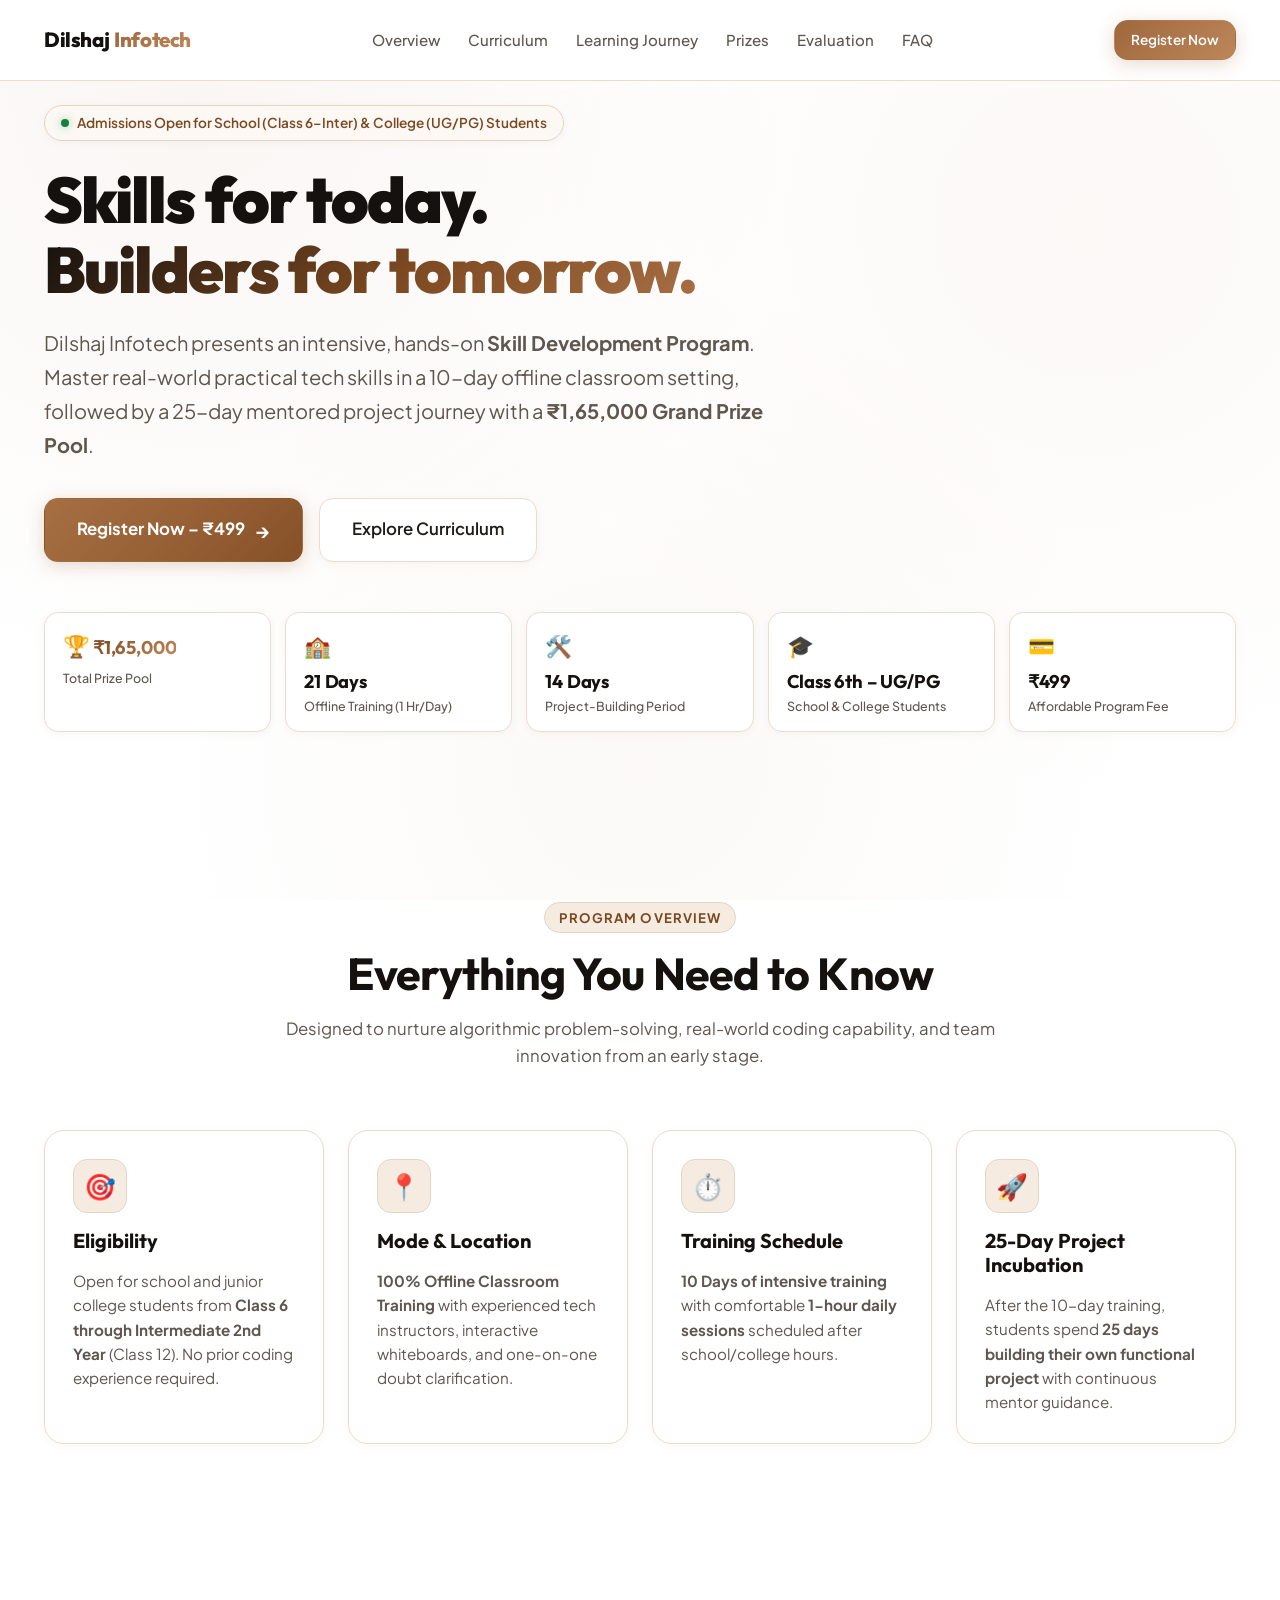
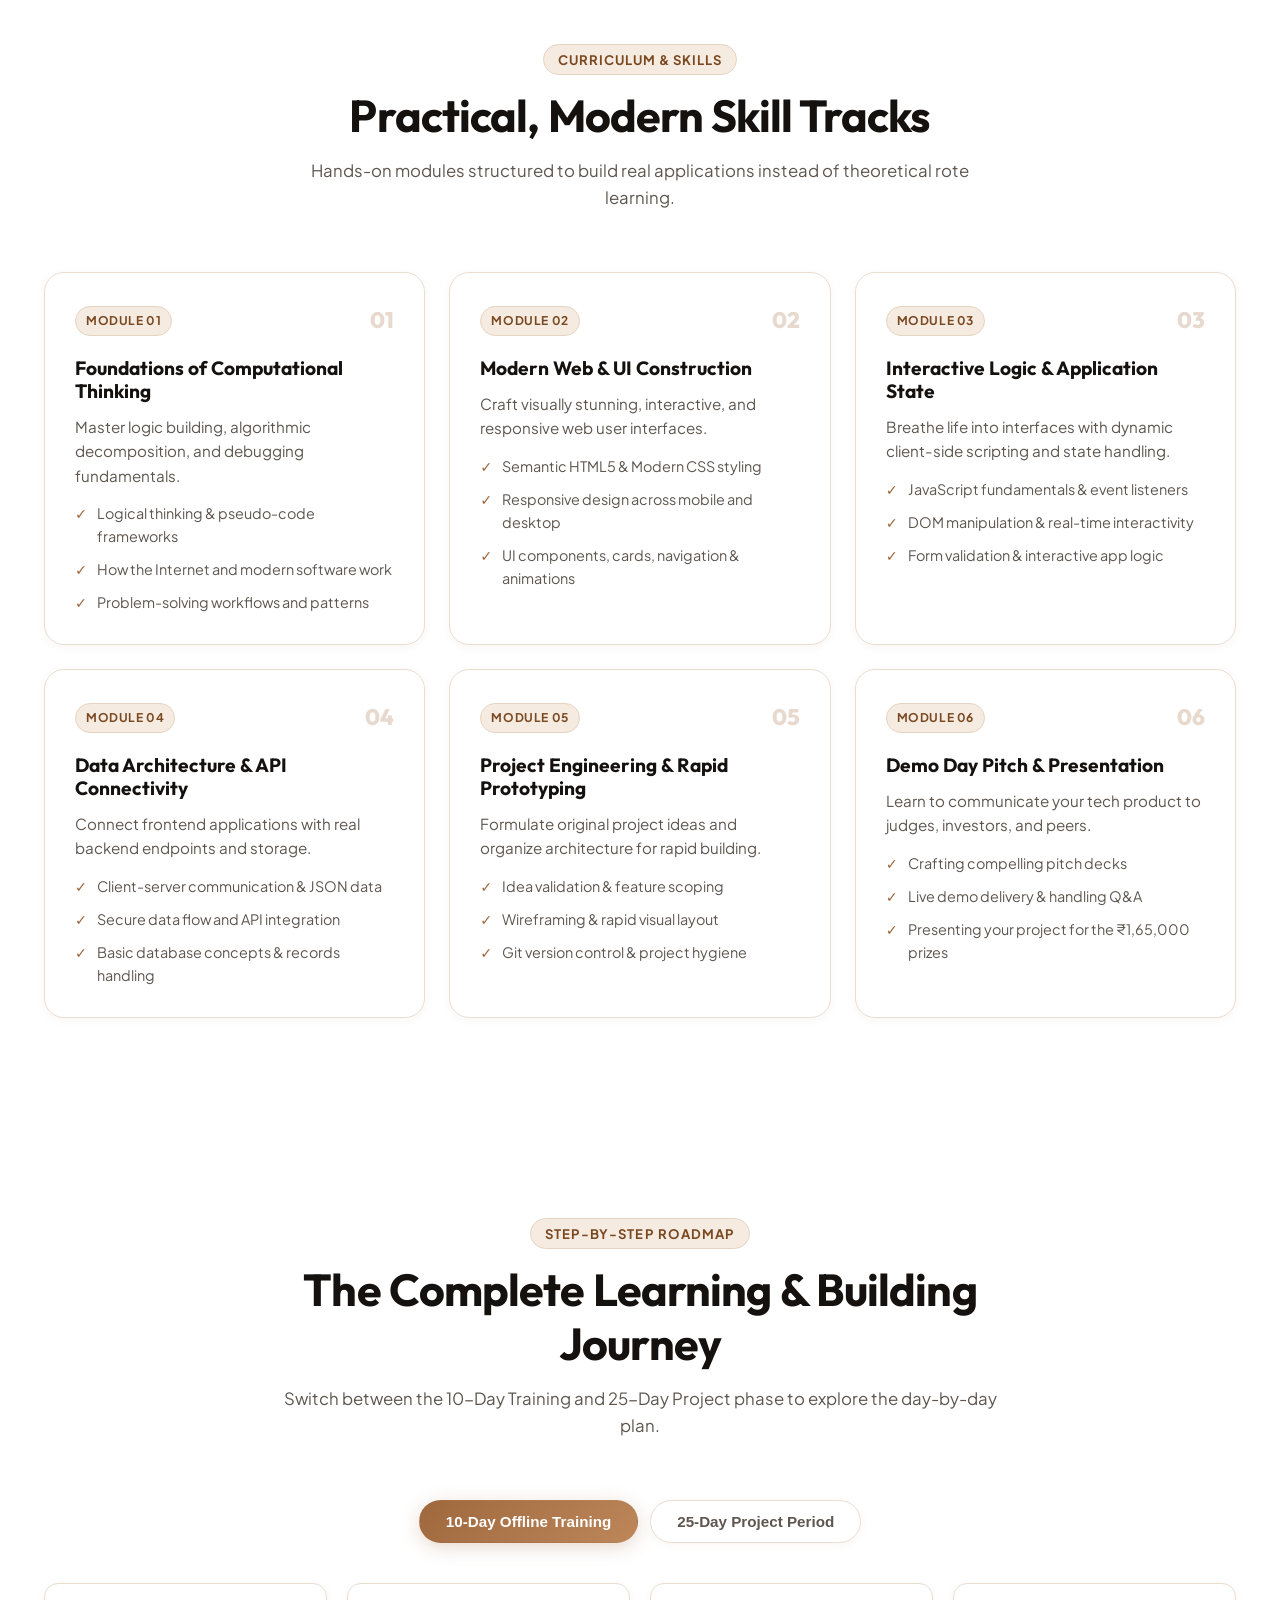
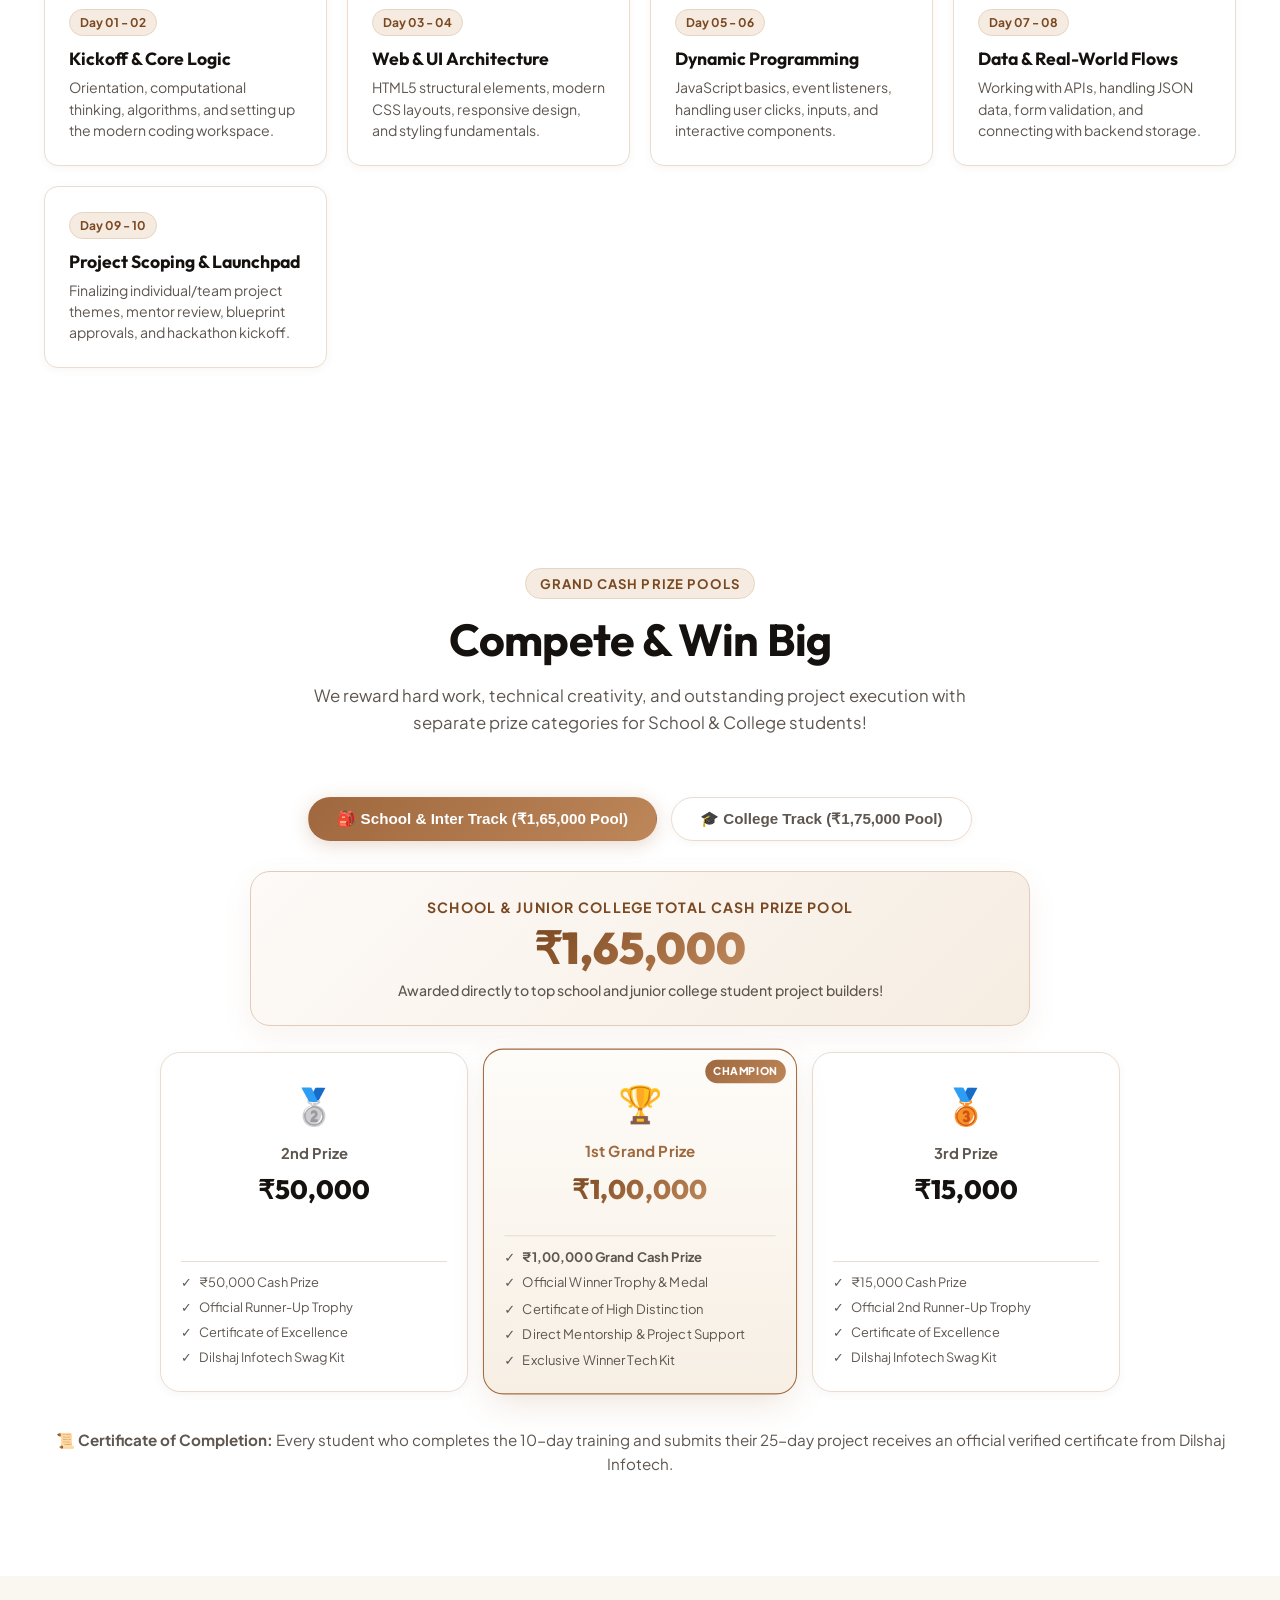
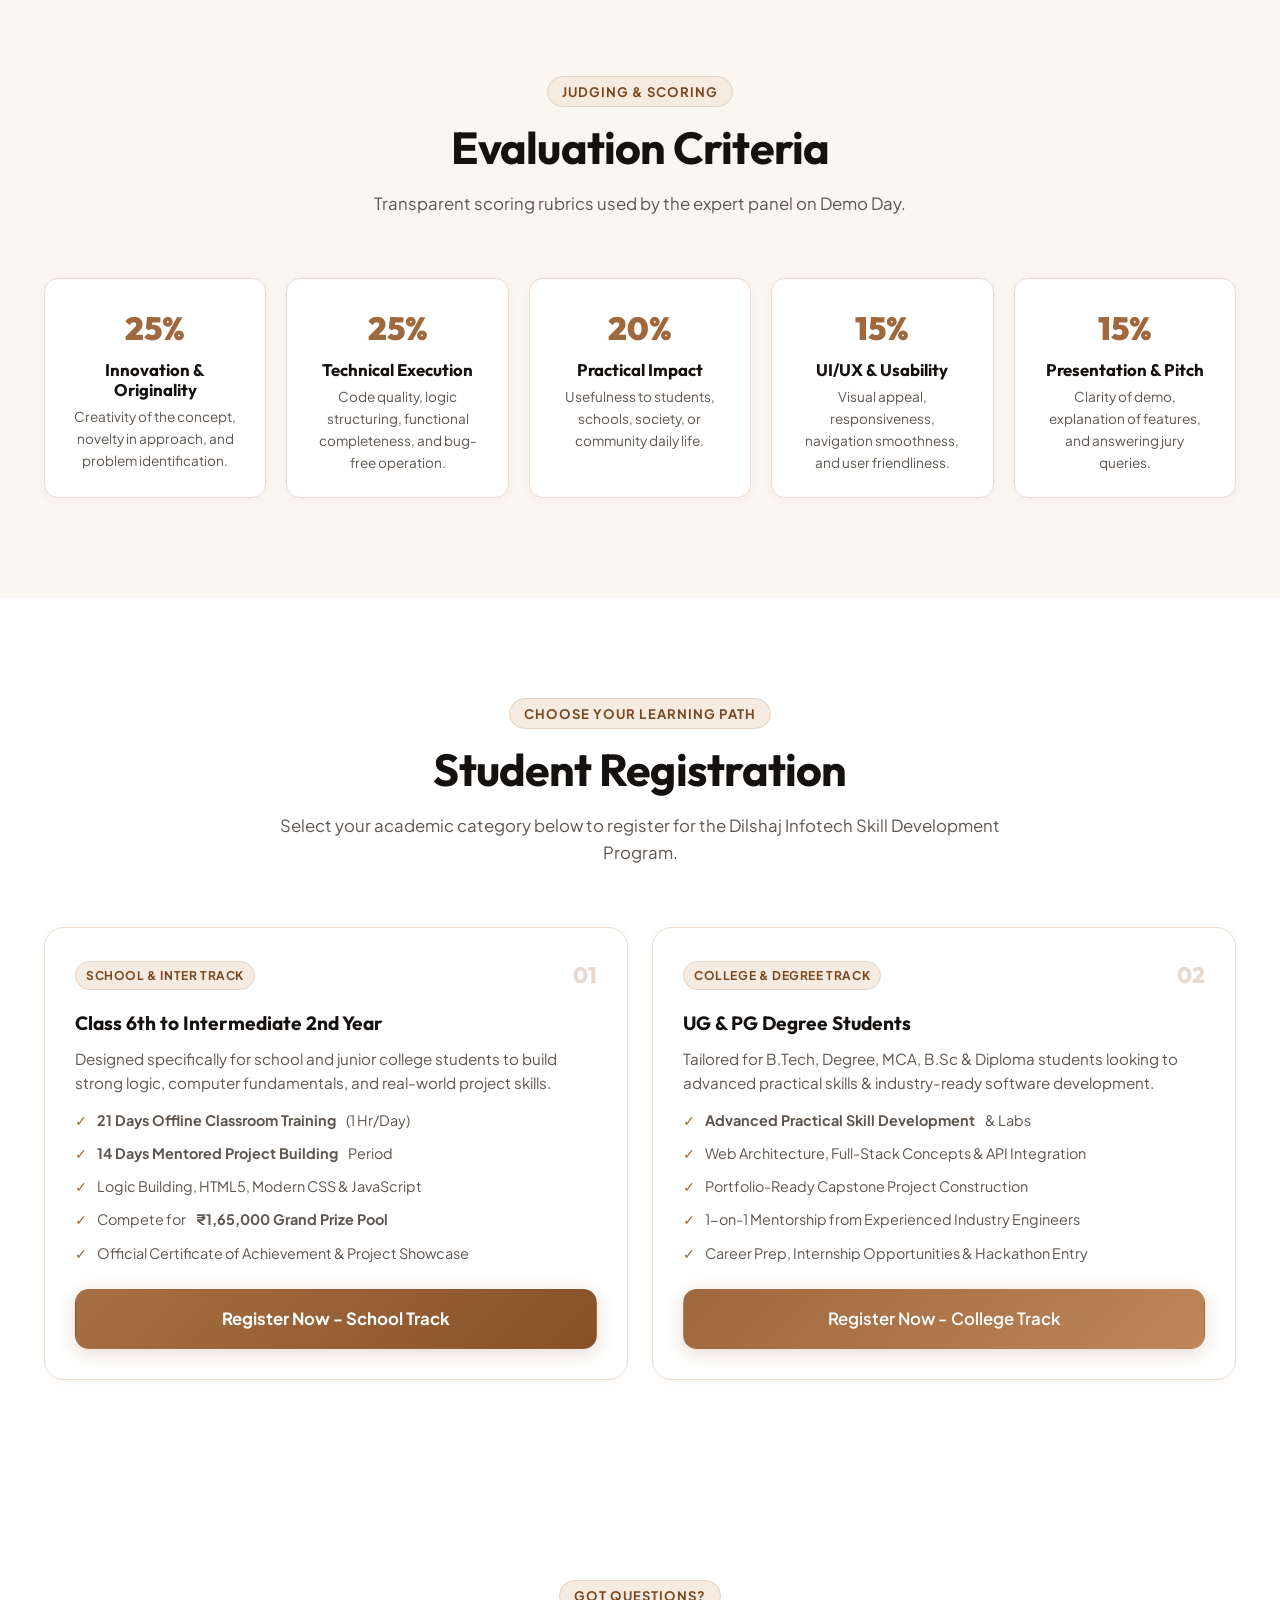
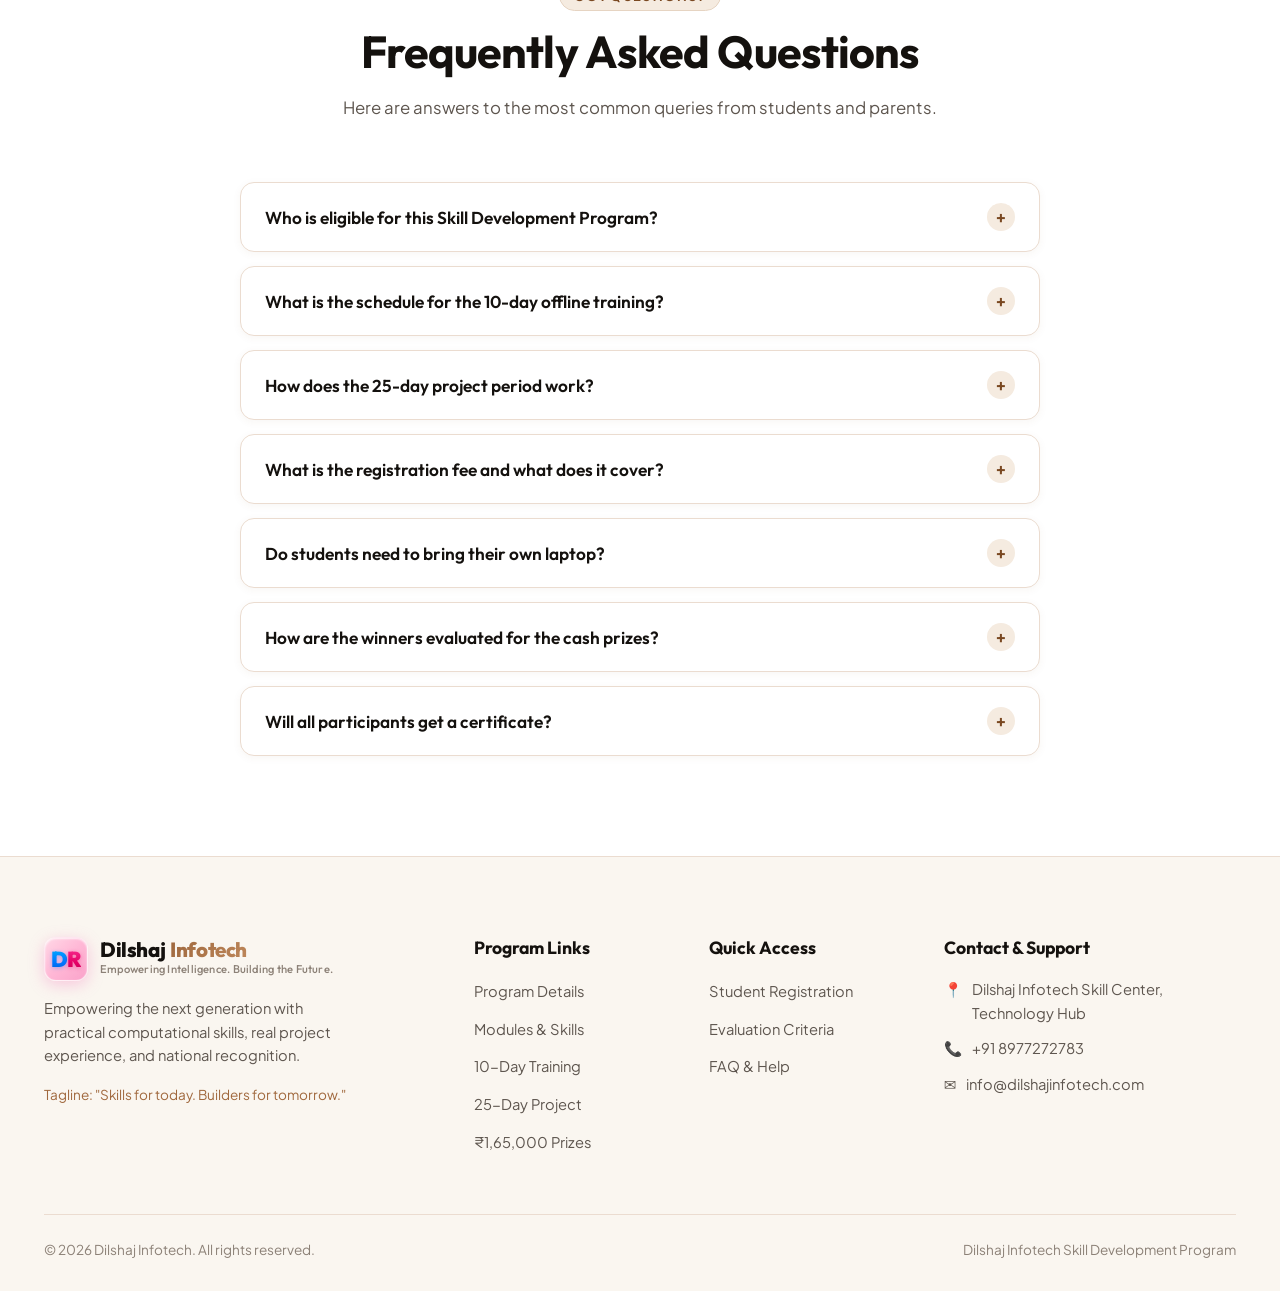
==== commit 0db473cf: "refactor: convert application to static frontend with Google Forms integration and UI interaction lo" ====
--- a/index.html
+++ b/index.html
@@ -54,8 +54,7 @@
       </nav>
 
       <div class="nav-actions">
-        <a href="admin.html" class="btn btn-outline btn-sm" id="adminPortalBtn">Admin Portal</a>
-        <a href="#register" class="btn btn-primary btn-sm pulse-glow" id="navRegisterBtn">Register Now – ₹499</a>
+        <a href="#register" class="btn btn-primary btn-sm pulse-glow" id="navRegisterBtn">Register Now</a>
       </div>
 
       <button class="mobile-toggle" id="mobileToggle" aria-label="Toggle navigation menu" aria-expanded="false">
@@ -71,8 +70,7 @@
       <a href="#prizes" class="mobile-nav-link">Prizes</a>
       <a href="#evaluation" class="mobile-nav-link">Evaluation</a>
       <a href="#faq" class="mobile-nav-link">FAQ</a>
-      <a href="admin.html" class="mobile-nav-link">Admin Portal</a>
-      <a href="#register" class="btn btn-primary btn-lg" style="margin-top: 20px;">Register Now – ₹499</a>
+      <a href="#register" class="btn btn-primary btn-lg" style="margin-top: 20px;">Register Now</a>
     </div>
   </header>
 
@@ -706,65 +704,6 @@
     </section>
   </main>
 
-  <!-- Registration Success Modal -->
-  <div class="modal-overlay" id="successModal" role="dialog" aria-modal="true" aria-labelledby="modalTitle">
-    <div class="modal-content" style="max-width: 480px;">
-      <button class="modal-close" aria-label="Close modal">&times;</button>
-
-      <div id="modalStatusBox">
-        <div style="text-align: center; margin-bottom: 20px;">
-          <div
-            style="display: inline-flex; width: 60px; height: 60px; border-radius: 50%; background: #ecfdf5; border: 2px solid #10b981; align-items: center; justify-content: center; font-size: 1.8rem; color: #10b981; margin-bottom: 12px;">
-            ✓</div>
-          <h3 id="modalTitle" style="font-size: 1.4rem; margin-bottom: 6px; color: var(--text-heading);">Registration
-            Submitted!</h3>
-          <p style="font-size: 0.9rem; color: var(--text-muted); line-height: 1.5; margin: 0 auto;">Thank you for
-            registering. Your details have been received successfully.</p>
-        </div>
-
-        <div
-          style="background: #faf8f5; border: 1px solid var(--border-subtle); border-radius: var(--radius-md); padding: 18px; margin-bottom: 16px;">
-          <div style="display: flex; justify-content: space-between; margin-bottom: 8px; font-size: 0.88rem;">
-            <span style="color: var(--text-muted);">Registration ID:</span>
-            <strong id="modalRegId"
-              style="color: var(--highlight-brown-dark); font-family: monospace;">DIP-2026-0000</strong>
-          </div>
-          <div style="display: flex; justify-content: space-between; margin-bottom: 8px; font-size: 0.88rem;">
-            <span style="color: var(--text-muted);">Student Name:</span>
-            <span id="modalStudentName" style="color: var(--text-heading); font-weight: 600;">-</span>
-          </div>
-          <div style="display: flex; justify-content: space-between; margin-bottom: 8px; font-size: 0.88rem;">
-            <span style="color: var(--text-muted);">Class / Grade:</span>
-            <span id="modalClass" style="color: var(--text-heading); font-weight: 600;">-</span>
-          </div>
-          <div style="display: flex; justify-content: space-between; font-size: 0.88rem;">
-            <span style="color: var(--text-muted);">Training Mode:</span>
-            <span id="modalTrainingMode" style="color: var(--highlight-brown-dark); font-weight: 600;">-</span>
-          </div>
-        </div>
-
-        <!-- Contact Notice -->
-        <div
-          style="background: rgba(184, 134, 11, 0.08); border: 1px solid rgba(184, 134, 11, 0.22); border-left: 4px solid var(--highlight-brown); border-radius: var(--radius-md); padding: 14px 16px; margin-bottom: 22px; text-align: left; display: flex; gap: 12px; align-items: flex-start;">
-          <span style="font-size: 1.3rem; line-height: 1;">📞</span>
-          <div>
-            <div style="font-weight: 600; font-size: 0.9rem; color: var(--highlight-brown-dark); margin-bottom: 4px;">
-              Our Team Will Contact You Soon</div>
-            <p style="font-size: 0.84rem; color: var(--text-body); margin: 0; line-height: 1.5;">
-              Our team will contact you soon regarding your registration details, batch schedule, and onboarding
-              instructions.
-            </p>
-          </div>
-        </div>
-
-        <button type="button" class="btn btn-primary btn-lg" data-modal-close
-          style="width: 100%; justify-content: center;">
-          Done
-        </button>
-      </div>
-    </div>
-  </div>
-
   <!-- Footer -->
   <footer class="footer">
     <div class="container">
@@ -806,7 +745,6 @@
             <li><a href="#register">Student Registration</a></li>
             <li><a href="#evaluation">Evaluation Criteria</a></li>
             <li><a href="#faq">FAQ & Help</a></li>
-            <li><a href="admin.html">Admin Dashboard</a></li>
           </ul>
         </div>
 
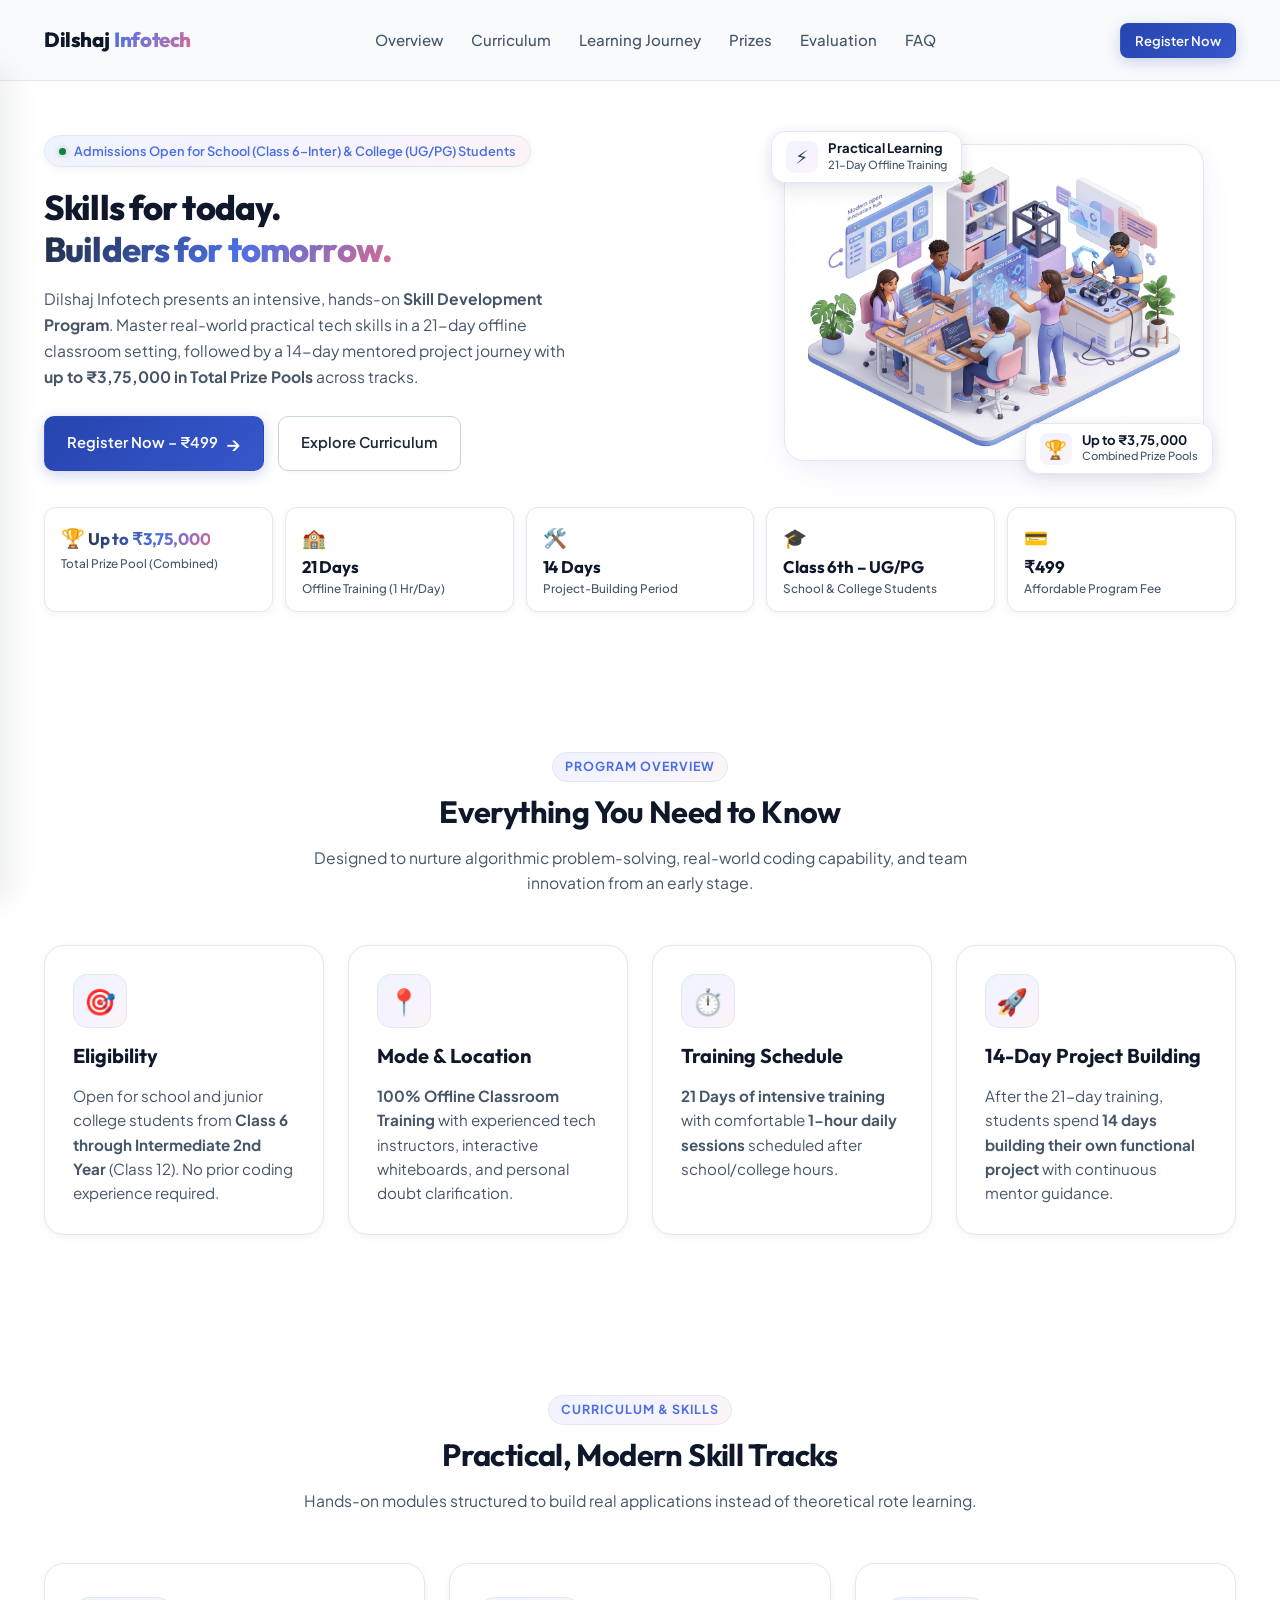
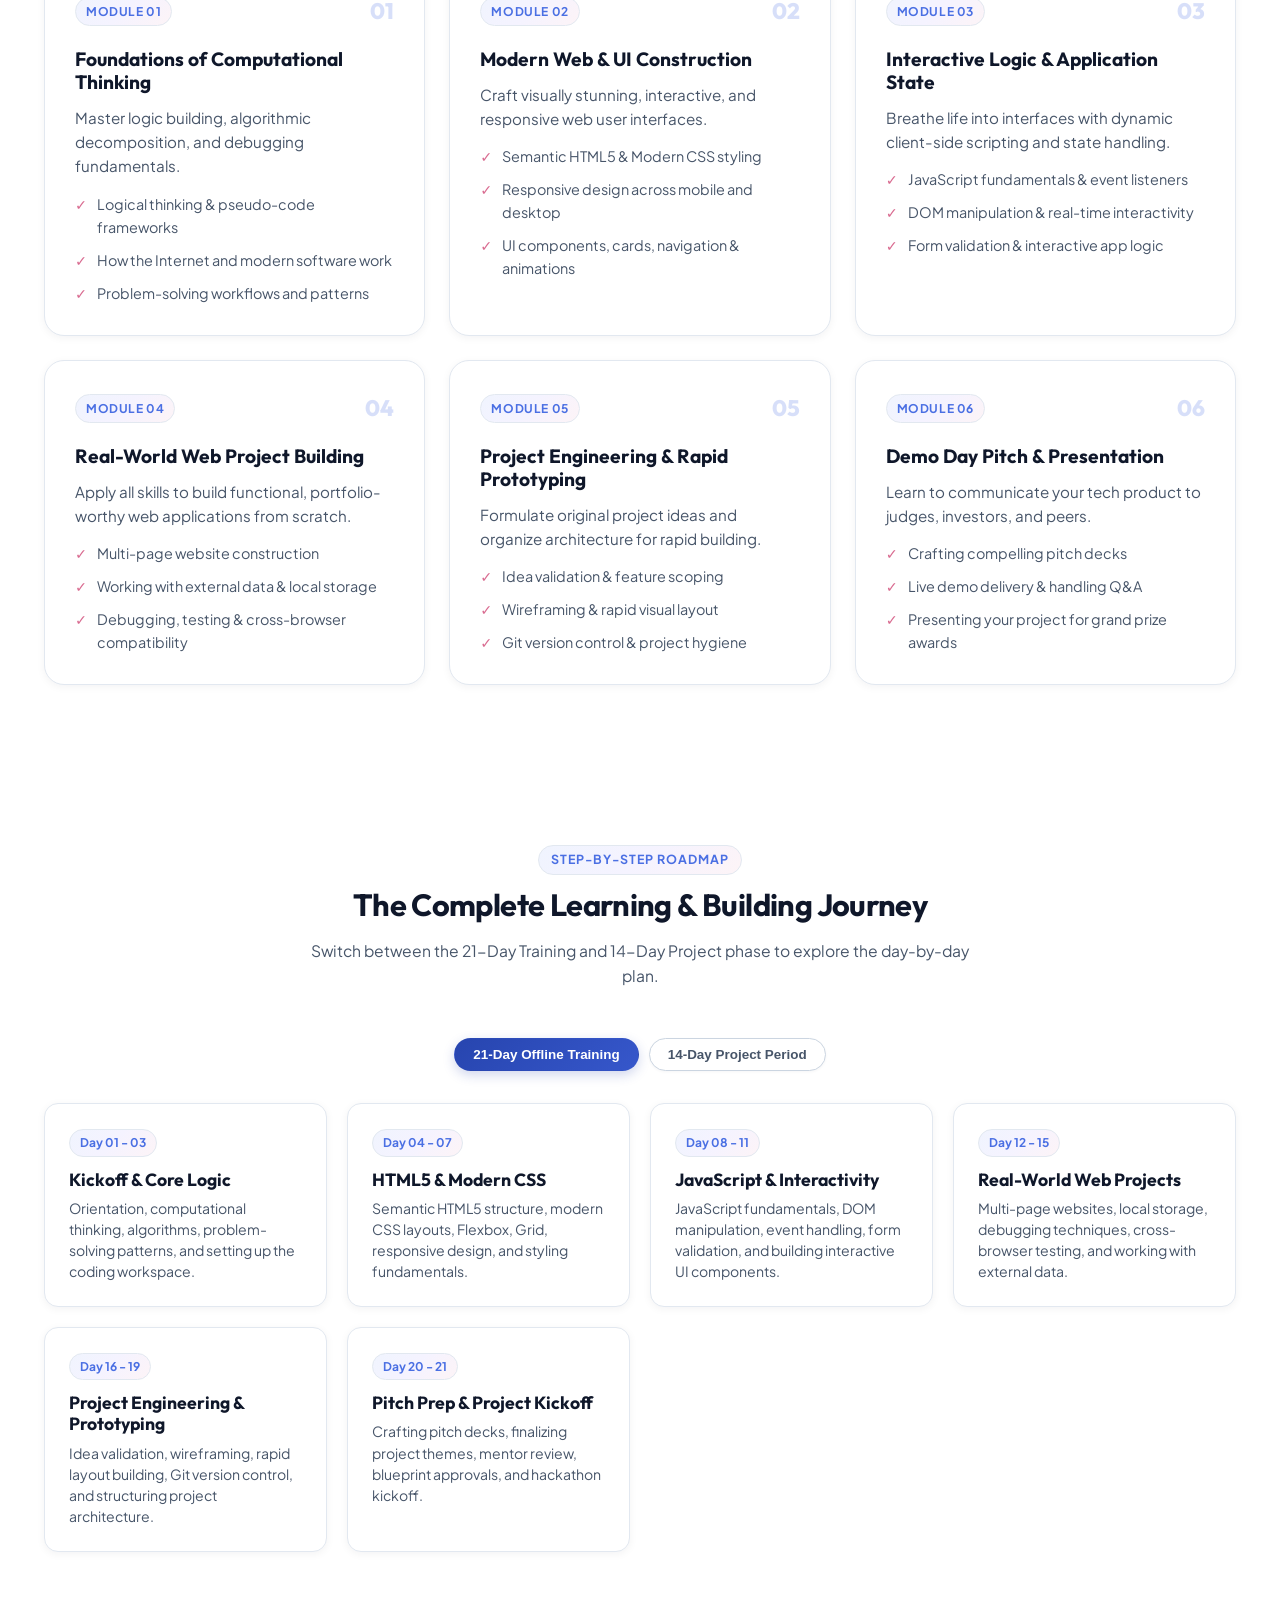
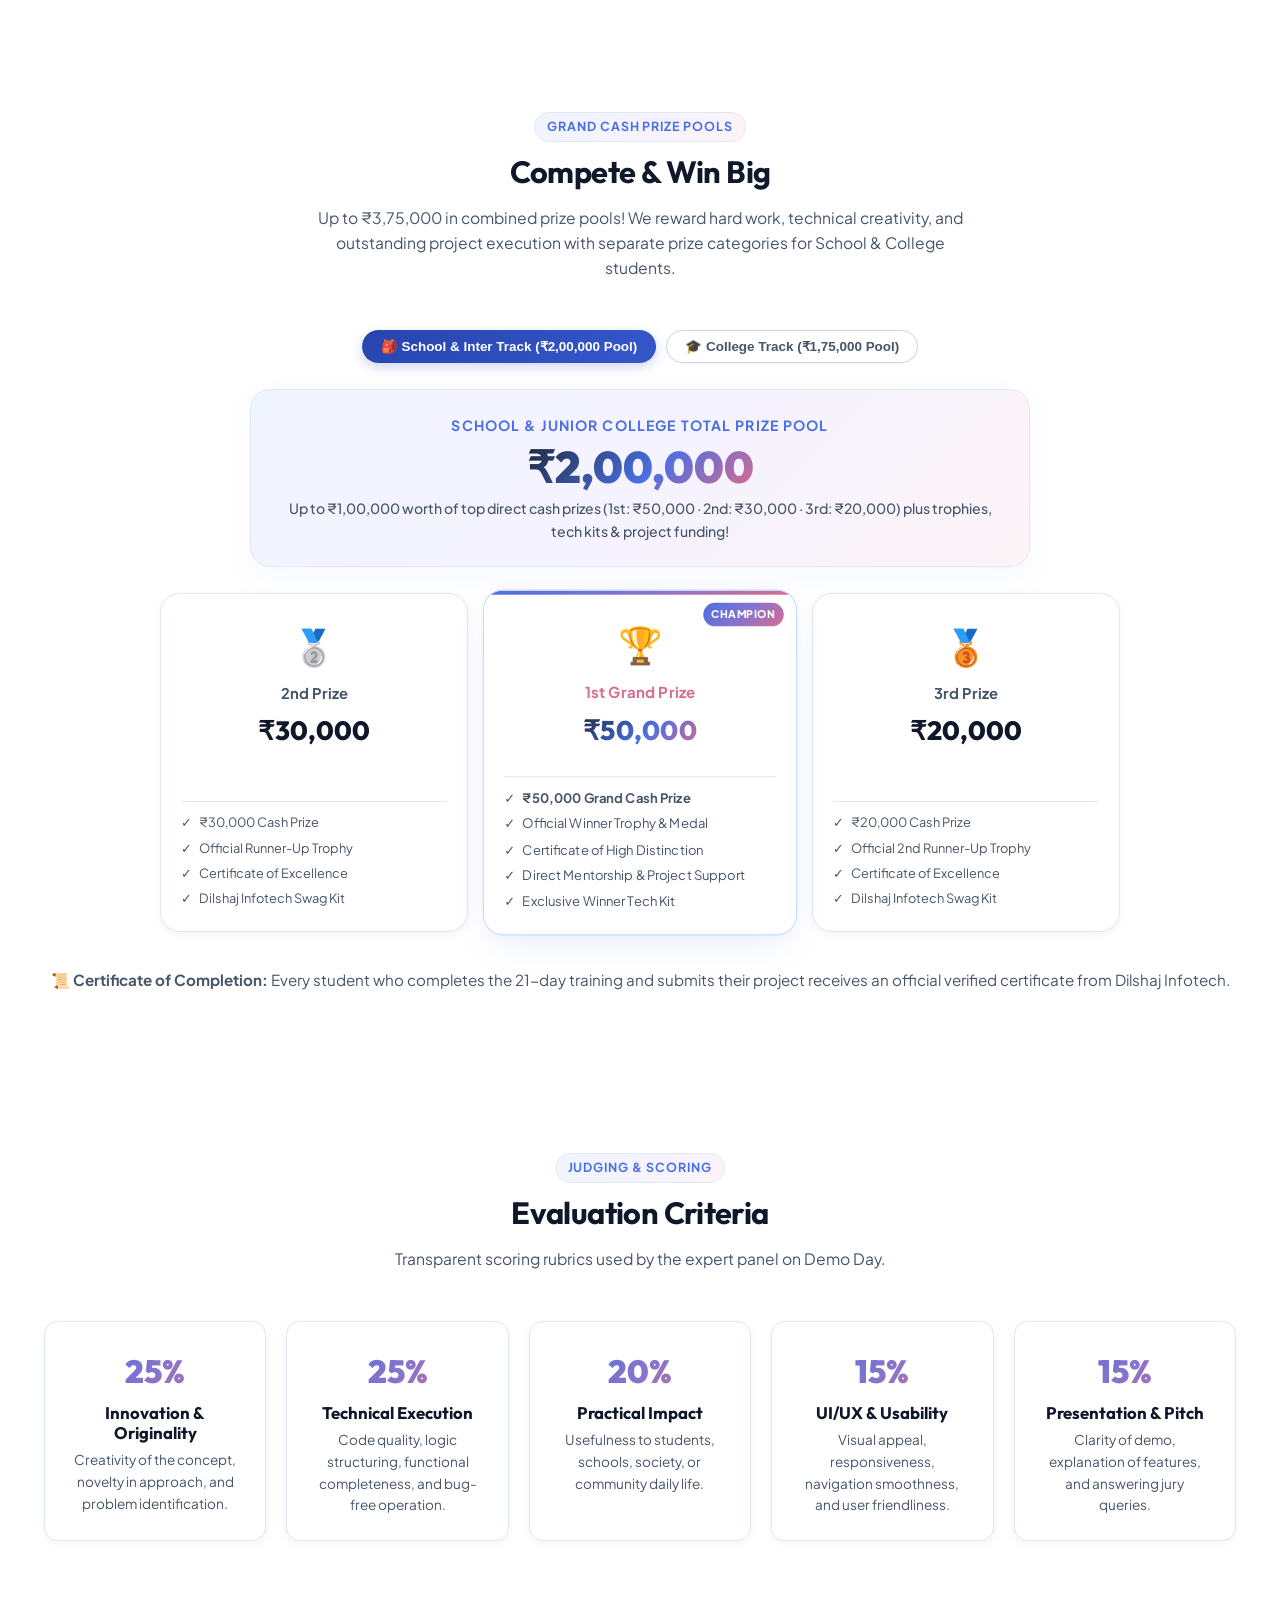
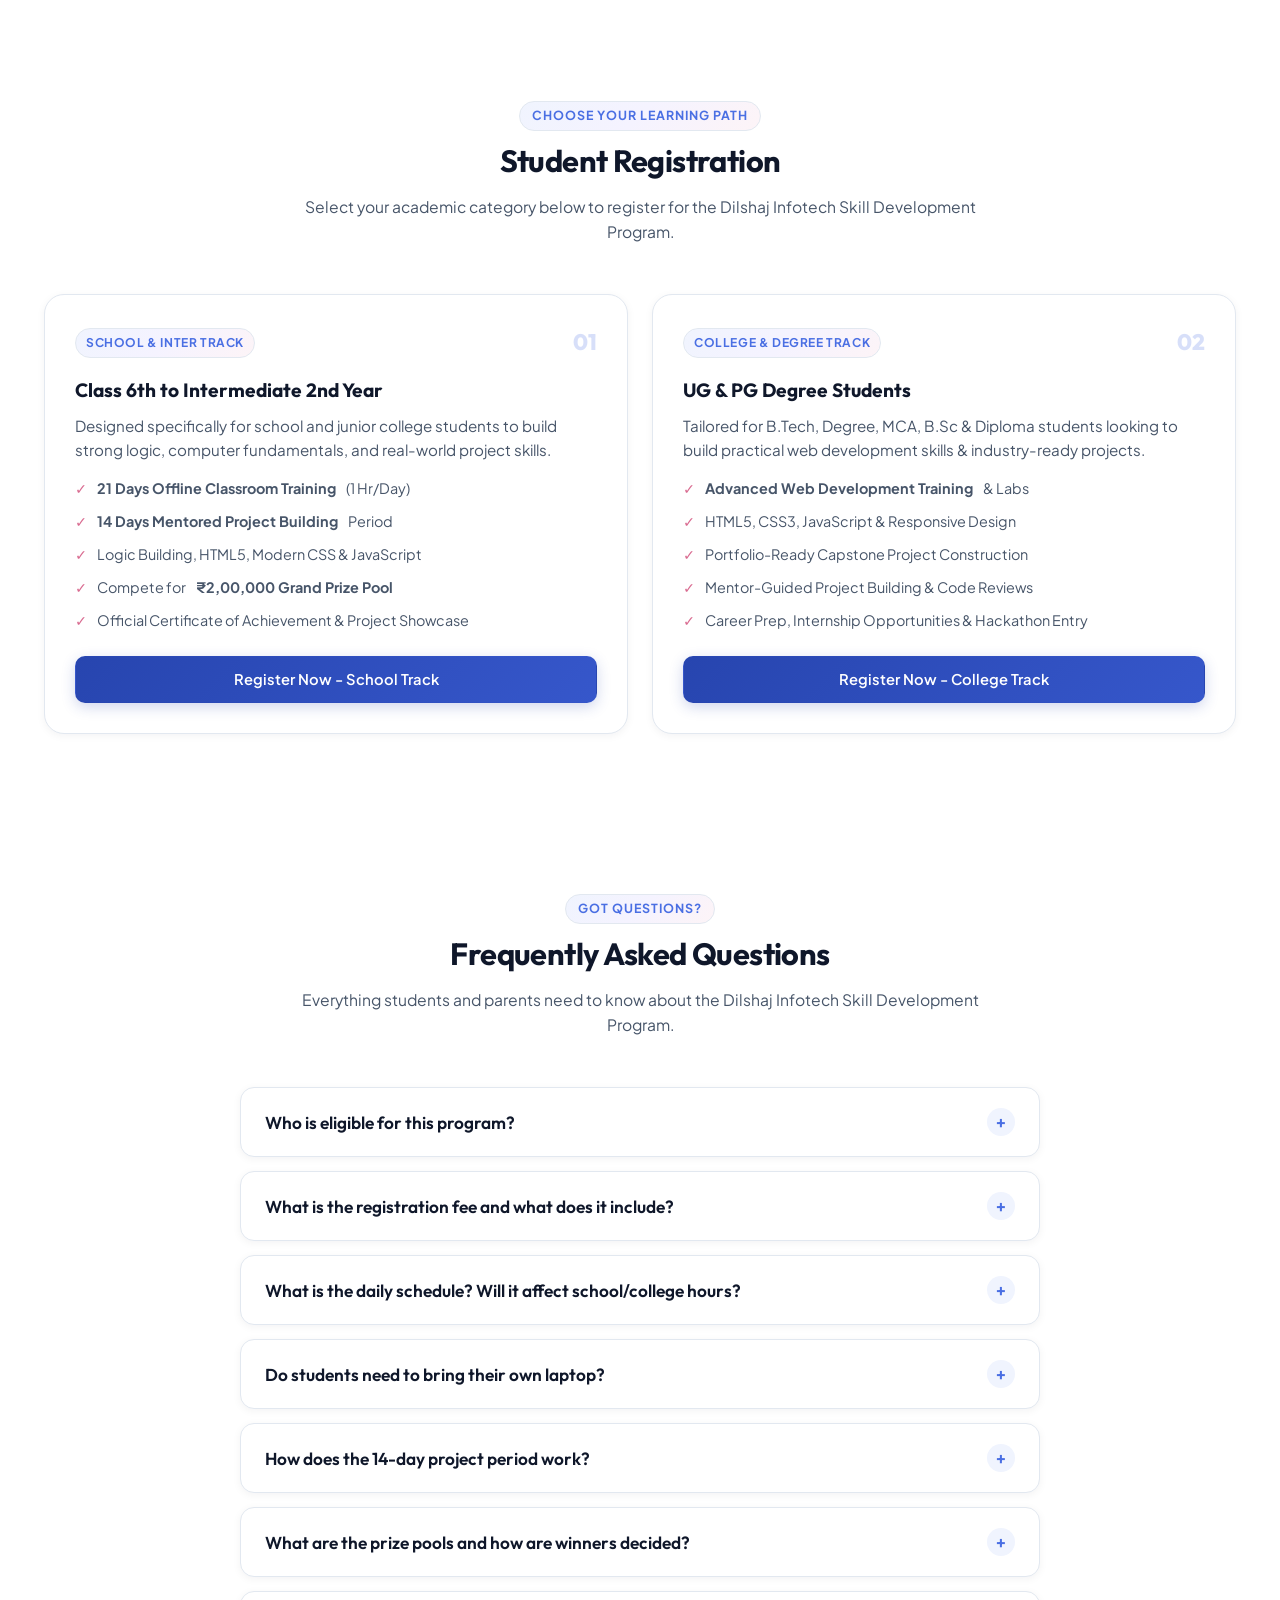
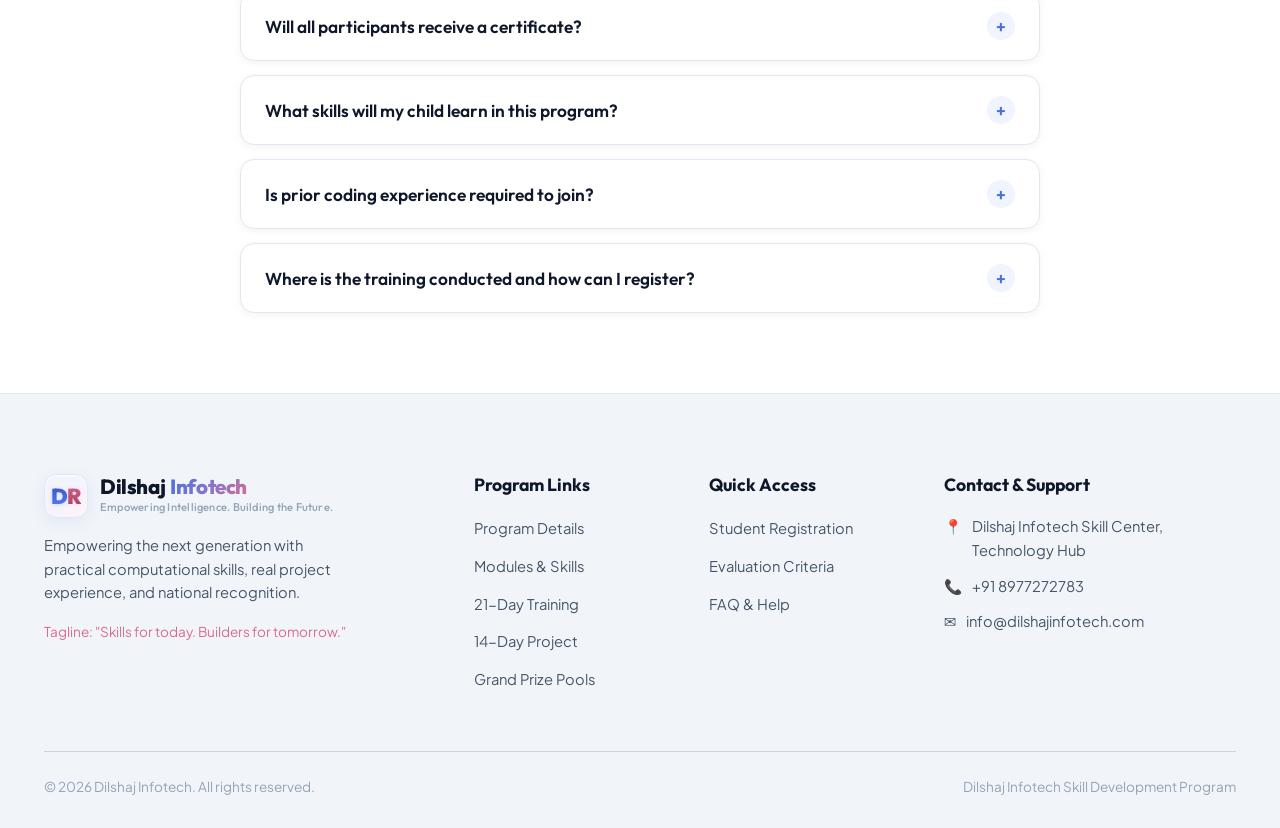
==== commit 439e4b0b: "feat: add frontend design system, interactive JavaScript, and assets for skill development program" ====
--- a/index.html
+++ b/index.html
@@ -17,7 +17,7 @@
   <meta property="og:type" content="website">
   <meta property="og:title" content="Dilshaj Infotech Skill Development Center">
   <meta property="og:description"
-    content="Skills for today, Builders for tomorrow. 21 Days Offline Training + 14 Days Project Building with ₹1,65,000 Prize Pool at Dilshaj Infotech Skill Development Center.">
+    content="Skills for today, Builders for tomorrow. 21 Days Offline Training + 14 Days Project Building with up to ₹3,75,000 in Prize Pools at Dilshaj Infotech Skill Development Center.">
   <meta property="og:image" content="/static/assets/og-preview.png">
 
   <!-- Favicon -->
@@ -70,7 +70,7 @@
       <a href="#prizes" class="mobile-nav-link">Prizes</a>
       <a href="#evaluation" class="mobile-nav-link">Evaluation</a>
       <a href="#faq" class="mobile-nav-link">FAQ</a>
-      <a href="#register" class="btn btn-primary btn-lg" style="margin-top: 20px;">Register Now</a>
+      <a href="#register" class="btn btn-primary" style="margin-top: 14px;">Register Now</a>
     </div>
   </header>
 
@@ -78,38 +78,66 @@
     <!-- Hero Section -->
     <section class="hero-section" id="hero">
       <div class="container">
-        <div class="hero-badge-wrap">
-          <span class="badge-dot"></span>
-          <span>Admissions Open for School (Class 6–Inter) & College (UG/PG) Students</span>
-        </div>
-
-        <h1 class="hero-title">
-          Skills for today.<br>
-          <span class="gradient-text">Builders for tomorrow.</span>
-        </h1>
-
-        <p class="hero-subtitle">
-          Dilshaj Infotech presents an intensive, hands-on <strong>Skill Development Program</strong>. Master real-world
-          practical tech skills in a 10-day offline classroom setting, followed by a 25-day mentored project journey
-          with a <strong>₹1,65,000 Grand Prize Pool</strong>.
-        </p>
-
-        <div class="hero-cta-group">
-          <a href="#register" class="btn btn-gold btn-lg pulse-glow" id="heroRegisterBtn">
-            <span>Register Now – ₹499</span>
-            <span style="font-size: 1.2rem;">→</span>
-          </a>
-          <a href="#curriculum" class="btn btn-outline btn-lg" id="heroExploreBtn">
-            <span>Explore Curriculum</span>
-          </a>
+        <div class="hero-main-grid">
+          <div class="hero-content">
+            <div class="hero-badge-wrap">
+              <span class="badge-dot"></span>
+              <span>Admissions Open for School (Class 6–Inter) & College (UG/PG) Students</span>
+            </div>
+
+            <h1 class="hero-title">
+              Skills for today.<br>
+              <span class="gradient-text">Builders for tomorrow.</span>
+            </h1>
+
+            <p class="hero-subtitle">
+              Dilshaj Infotech presents an intensive, hands-on <strong>Skill Development Program</strong>. Master
+              real-world
+              practical tech skills in a 21-day offline classroom setting, followed by a 14-day mentored project journey
+              with <strong>up to ₹3,75,000 in Total Prize Pools</strong> across tracks.
+            </p>
+
+            <div class="hero-cta-group">
+              <a href="#register" class="btn btn-gold btn-lg pulse-glow" id="heroRegisterBtn">
+                <span>Register Now – ₹499</span>
+                <span style="font-size: 1.2rem;">→</span>
+              </a>
+              <a href="#curriculum" class="btn btn-outline btn-lg" id="heroExploreBtn">
+                <span>Explore Curriculum</span>
+              </a>
+            </div>
+          </div>
+
+          <div class="hero-visual-wrap">
+            <div class="hero-image-card">
+              <img src="images/hero-tech.jpg" alt="Students collaborating and building technology projects"
+                class="hero-image" loading="eager" width="800" height="600">
+
+              <div class="floating-badge badge-top-left">
+                <span class="fb-icon">⚡</span>
+                <div class="fb-text">
+                  <strong>Practical Learning</strong>
+                  <small>21-Day Offline Training</small>
+                </div>
+              </div>
+
+              <div class="floating-badge badge-bottom-right">
+                <span class="fb-icon">🏆</span>
+                <div class="fb-text">
+                  <strong>Up to ₹3,75,000</strong>
+                  <small>Combined Prize Pools</small>
+                </div>
+              </div>
+            </div>
+          </div>
         </div>
 
         <!-- Highlight Stat Cards -->
         <div class="hero-highlights-grid">
           <div class="hero-stat-card">
             <span class="stat-icon">🏆</span>
-            <div class="stat-value gold-gradient-text">₹1,65,000</div>
-            <div class="stat-label">Total Prize Pool</div>
+            <div class="stat-value gold-gradient-text">Up to ₹3,75,000</div>
+            <div class="stat-label">Total Prize Pool (Combined)</div>
           </div>
           <div class="hero-stat-card">
             <span class="stat-icon">🏫</span>
@@ -157,20 +185,20 @@
             <div class="card-icon-box cyan">📍</div>
             <h3 class="overview-title">Mode & Location</h3>
             <p class="overview-detail"><strong>100% Offline Classroom Training</strong> with experienced tech
-              instructors, interactive whiteboards, and one-on-one doubt clarification.</p>
+              instructors, interactive whiteboards, and personal doubt clarification.</p>
           </div>
 
           <div class="overview-card">
             <div class="card-icon-box emerald">⏱️</div>
             <h3 class="overview-title">Training Schedule</h3>
-            <p class="overview-detail"><strong>10 Days of intensive training</strong> with comfortable <strong>1-hour
+            <p class="overview-detail"><strong>21 Days of intensive training</strong> with comfortable <strong>1-hour
                 daily sessions</strong> scheduled after school/college hours.</p>
           </div>
 
           <div class="overview-card">
             <div class="card-icon-box gold">🚀</div>
-            <h3 class="overview-title">25-Day Project Incubation</h3>
-            <p class="overview-detail">After the 10-day training, students spend <strong>25 days building their own
+            <h3 class="overview-title">14-Day Project Building</h3>
+            <p class="overview-detail">After the 21-day training, students spend <strong>14 days building their own
                 functional project</strong> with continuous mentor guidance.</p>
           </div>
         </div>
@@ -236,12 +264,12 @@
               <span class="module-tag">Module 04</span>
               <span class="module-num">04</span>
             </div>
-            <h3 class="module-title">Data Architecture & API Connectivity</h3>
-            <p class="overview-detail">Connect frontend applications with real backend endpoints and storage.</p>
+            <h3 class="module-title">Real-World Web Project Building</h3>
+            <p class="overview-detail">Apply all skills to build functional, portfolio-worthy web applications from scratch.</p>
             <ul class="module-list">
-              <li><span class="check">✓</span> Client-server communication & JSON data</li>
-              <li><span class="check">✓</span> Secure data flow and API integration</li>
-              <li><span class="check">✓</span> Basic database concepts & records handling</li>
+              <li><span class="check">✓</span> Multi-page website construction</li>
+              <li><span class="check">✓</span> Working with external data & local storage</li>
+              <li><span class="check">✓</span> Debugging, testing & cross-browser compatibility</li>
             </ul>
           </div>
 
@@ -270,88 +298,92 @@
             <ul class="module-list">
               <li><span class="check">✓</span> Crafting compelling pitch decks</li>
               <li><span class="check">✓</span> Live demo delivery & handling Q&A</li>
-              <li><span class="check">✓</span> Presenting your project for the ₹1,65,000 prizes</li>
+              <li><span class="check">✓</span> Presenting your project for grand prize awards</li>
             </ul>
           </div>
         </div>
       </div>
     </section>
 
-    <!-- Learning Roadmap: 10-Day Training + 25-Day Project Journey -->
+    <!-- Learning Roadmap: 21-Day Training + 14-Day Project Journey -->
     <section class="section" id="journey">
       <div class="container">
         <div class="section-header">
           <span class="section-tag">Step-by-Step Roadmap</span>
           <h2 class="section-title">The Complete Learning & Building Journey</h2>
-          <p class="section-desc">Switch between the 10-Day Training and 25-Day Project phase to explore the day-by-day
+          <p class="section-desc">Switch between the 21-Day Training and 14-Day Project phase to explore the day-by-day
             plan.</p>
         </div>
 
         <div class="timeline-tabs">
-          <button class="tab-btn active" data-target="trainingJourney" id="tabTraining">10-Day Offline Training</button>
-          <button class="tab-btn" data-target="projectJourney" id="tabProject">25-Day Project Period</button>
-        </div>
-
-        <!-- 10-Day Training View -->
+          <button class="tab-btn active" data-target="trainingJourney" id="tabTraining">21-Day Offline Training</button>
+          <button class="tab-btn" data-target="projectJourney" id="tabProject">14-Day Project Period</button>
+        </div>
+
+        <!-- 21-Day Training View -->
         <div class="timeline-view active" id="trainingJourney">
           <div class="timeline-grid">
             <div class="timeline-card">
-              <span class="timeline-day-pill">Day 01 - 02</span>
+              <span class="timeline-day-pill">Day 01 - 03</span>
               <h4>Kickoff & Core Logic</h4>
-              <p>Orientation, computational thinking, algorithms, and setting up the modern coding workspace.</p>
-            </div>
-            <div class="timeline-card">
-              <span class="timeline-day-pill">Day 03 - 04</span>
-              <h4>Web & UI Architecture</h4>
-              <p>HTML5 structural elements, modern CSS layouts, responsive design, and styling fundamentals.</p>
-            </div>
-            <div class="timeline-card">
-              <span class="timeline-day-pill">Day 05 - 06</span>
-              <h4>Dynamic Programming</h4>
-              <p>JavaScript basics, event listeners, handling user clicks, inputs, and interactive components.</p>
-            </div>
-            <div class="timeline-card">
-              <span class="timeline-day-pill">Day 07 - 08</span>
-              <h4>Data & Real-World Flows</h4>
-              <p>Working with APIs, handling JSON data, form validation, and connecting with backend storage.</p>
-            </div>
-            <div class="timeline-card">
-              <span class="timeline-day-pill">Day 09 - 10</span>
-              <h4>Project Scoping & Launchpad</h4>
-              <p>Finalizing individual/team project themes, mentor review, blueprint approvals, and hackathon kickoff.
-              </p>
-            </div>
-          </div>
-        </div>
-
-        <!-- 25-Day Project Building View -->
+              <p>Orientation, computational thinking, algorithms, problem-solving patterns, and setting up the coding workspace.</p>
+            </div>
+            <div class="timeline-card">
+              <span class="timeline-day-pill">Day 04 - 07</span>
+              <h4>HTML5 & Modern CSS</h4>
+              <p>Semantic HTML5 structure, modern CSS layouts, Flexbox, Grid, responsive design, and styling fundamentals.</p>
+            </div>
+            <div class="timeline-card">
+              <span class="timeline-day-pill">Day 08 - 11</span>
+              <h4>JavaScript & Interactivity</h4>
+              <p>JavaScript fundamentals, DOM manipulation, event handling, form validation, and building interactive UI components.</p>
+            </div>
+            <div class="timeline-card">
+              <span class="timeline-day-pill">Day 12 - 15</span>
+              <h4>Real-World Web Projects</h4>
+              <p>Multi-page websites, local storage, debugging techniques, cross-browser testing, and working with external data.</p>
+            </div>
+            <div class="timeline-card">
+              <span class="timeline-day-pill">Day 16 - 19</span>
+              <h4>Project Engineering & Prototyping</h4>
+              <p>Idea validation, wireframing, rapid layout building, Git version control, and structuring project architecture.</p>
+            </div>
+            <div class="timeline-card">
+              <span class="timeline-day-pill">Day 20 - 21</span>
+              <h4>Pitch Prep & Project Kickoff</h4>
+              <p>Crafting pitch decks, finalizing project themes, mentor review, blueprint approvals, and hackathon kickoff.</p>
+            </div>
+          </div>
+        </div>
+
+        <!-- 14-Day Project Building View -->
         <div class="timeline-view" id="projectJourney">
           <div class="timeline-grid">
             <div class="timeline-card">
-              <span class="timeline-day-pill">Days 01 - 06</span>
+              <span class="timeline-day-pill">Days 01 - 03</span>
               <h4>Phase 1: Architecture & UI</h4>
-              <p>Wireframing, UI layout creation, and establishing core components with weekly mentor check-in.</p>
-            </div>
-            <div class="timeline-card">
-              <span class="timeline-day-pill">Days 07 - 14</span>
+              <p>Wireframing, UI layout creation, and establishing core components with mentor check-in.</p>
+            </div>
+            <div class="timeline-card">
+              <span class="timeline-day-pill">Days 04 - 08</span>
               <h4>Phase 2: Core Feature Building</h4>
               <p>Implementing functional logic, data flows, user forms, and core application capabilities.</p>
             </div>
             <div class="timeline-card">
-              <span class="timeline-day-pill">Days 15 - 20</span>
+              <span class="timeline-day-pill">Days 09 - 11</span>
               <h4>Phase 3: Testing & Polish</h4>
               <p>Debugging edge cases, mobile responsiveness testing, design polishing, and mentor review.</p>
             </div>
             <div class="timeline-card">
-              <span class="timeline-day-pill">Days 21 - 24</span>
-              <h4>Phase 4: Pitch Deck & Video</h4>
+              <span class="timeline-day-pill">Days 12 - 13</span>
+              <h4>Phase 4: Pitch Deck & Walkthrough</h4>
               <p>Recording product walkthrough video, preparing slide deck, and practicing presentation delivery.</p>
             </div>
             <div class="timeline-card" style="border-color: var(--highlight-brown);">
               <span class="timeline-day-pill"
-                style="background: var(--highlight-brown-tint); color: var(--highlight-brown-dark);">Day 25</span>
+                style="background: var(--highlight-brown-tint); color: var(--highlight-brown-dark);">Day 14</span>
               <h4>Grand Evaluation & Awards</h4>
-              <p>Live demo presentation before the jury, announcing winners, and awarding ₹1,65,000 in cash prizes!</p>
+              <p>Live demo presentation before the jury, announcing winners, and awarding up to ₹3,75,000 in prize pools & awards!</p>
             </div>
           </div>
         </div>
@@ -364,14 +396,13 @@
         <div class="section-header">
           <span class="section-tag">Grand Cash Prize Pools</span>
           <h2 class="section-title">Compete & Win Big</h2>
-          <p class="section-desc">We reward hard work, technical creativity, and outstanding project execution with
-            separate prize categories for School & College students!</p>
+          <p class="section-desc">Up to ₹3,75,000 in combined prize pools! We reward hard work, technical creativity, and outstanding project execution with separate prize categories for School & College students.</p>
         </div>
 
         <!-- Prize Category Tabs -->
         <div class="prize-tabs">
           <button class="prize-tab-btn active" data-prize-target="prize-school">
-            🎒 School & Inter Track (₹1,65,000 Pool)
+            🎒 School & Inter Track (₹2,00,000 Pool)
           </button>
           <button class="prize-tab-btn" data-prize-target="prize-college">
             🎓 College Track (₹1,75,000 Pool)
@@ -381,10 +412,68 @@
         <!-- School Students Category View -->
         <div class="prize-view active" id="prize-school">
           <div class="prize-banner">
-            <div class="prize-banner-title">School & Junior College Total Cash Prize Pool</div>
-            <div class="prize-banner-amount gold-gradient-text">₹1,65,000</div>
+            <div class="prize-banner-title">School & Junior College Total Prize Pool</div>
+            <div class="prize-banner-amount gold-gradient-text">₹2,00,000</div>
+            <p style="margin-top: 6px; color: #cbd5e1; font-weight: 500; font-size: 0.88rem;">Up to ₹1,00,000 worth of top direct cash prizes (1st: ₹50,000 · 2nd: ₹30,000 · 3rd: ₹20,000) plus trophies, tech kits & project funding!</p>
+          </div>
+
+          <div class="prizes-grid">
+            <!-- 2nd Prize -->
+            <div class="prize-card">
+              <div>
+                <span class="prize-trophy">🥈</span>
+                <div class="prize-rank">2nd Prize</div>
+                <div class="prize-amount">₹30,000</div>
+              </div>
+              <ul class="prize-perks">
+                <li><span>✓</span> ₹30,000 Cash Prize</li>
+                <li><span>✓</span> Official Runner-Up Trophy</li>
+                <li><span>✓</span> Certificate of Excellence</li>
+                <li><span>✓</span> Dilshaj Infotech Swag Kit</li>
+              </ul>
+            </div>
+
+            <!-- 1st Prize (Winner) -->
+            <div class="prize-card winner">
+              <span class="prize-badge">CHAMPION</span>
+              <div>
+                <span class="prize-trophy">🏆</span>
+                <div class="prize-rank" style="color: var(--accent-gold);">1st Grand Prize</div>
+                <div class="prize-amount gold-gradient-text">₹50,000</div>
+              </div>
+              <ul class="prize-perks">
+                <li><span>✓</span> <strong>₹50,000 Grand Cash Prize</strong></li>
+                <li><span>✓</span> Official Winner Trophy & Medal</li>
+                <li><span>✓</span> Certificate of High Distinction</li>
+                <li><span>✓</span> Direct Mentorship & Project Support</li>
+                <li><span>✓</span> Exclusive Winner Tech Kit</li>
+              </ul>
+            </div>
+
+            <!-- 3rd Prize -->
+            <div class="prize-card">
+              <div>
+                <span class="prize-trophy">🥉</span>
+                <div class="prize-rank">3rd Prize</div>
+                <div class="prize-amount">₹20,000</div>
+              </div>
+              <ul class="prize-perks">
+                <li><span>✓</span> ₹20,000 Cash Prize</li>
+                <li><span>✓</span> Official 2nd Runner-Up Trophy</li>
+                <li><span>✓</span> Certificate of Excellence</li>
+                <li><span>✓</span> Dilshaj Infotech Swag Kit</li>
+              </ul>
+            </div>
+          </div>
+        </div>
+
+        <!-- College Students Category View -->
+        <div class="prize-view" id="prize-college">
+          <div class="prize-banner">
+            <div class="prize-banner-title">College & Degree Total Cash Prize Pool</div>
+            <div class="prize-banner-amount gold-gradient-text">₹1,75,000</div>
             <p style="margin-top: 6px; color: #cbd5e1; font-weight: 500; font-size: 0.88rem;">Awarded directly to top
-              school and junior college student project builders!</p>
+              UG, PG & Diploma student project builders!</p>
           </div>
 
           <div class="prizes-grid">
@@ -415,66 +504,7 @@
                 <li><span>✓</span> <strong>₹1,00,000 Grand Cash Prize</strong></li>
                 <li><span>✓</span> Official Winner Trophy & Medal</li>
                 <li><span>✓</span> Certificate of High Distinction</li>
-                <li><span>✓</span> Direct Mentorship & Project Support</li>
-                <li><span>✓</span> Exclusive Winner Tech Kit</li>
-              </ul>
-            </div>
-
-            <!-- 3rd Prize -->
-            <div class="prize-card">
-              <div>
-                <span class="prize-trophy">🥉</span>
-                <div class="prize-rank">3rd Prize</div>
-                <div class="prize-amount">₹15,000</div>
-              </div>
-              <ul class="prize-perks">
-                <li><span>✓</span> ₹15,000 Cash Prize</li>
-                <li><span>✓</span> Official 2nd Runner-Up Trophy</li>
-                <li><span>✓</span> Certificate of Excellence</li>
-                <li><span>✓</span> Dilshaj Infotech Swag Kit</li>
-              </ul>
-            </div>
-          </div>
-        </div>
-
-        <!-- College Students Category View -->
-        <div class="prize-view" id="prize-college">
-          <div class="prize-banner">
-            <div class="prize-banner-title">College & Degree Total Cash Prize Pool</div>
-            <div class="prize-banner-amount gold-gradient-text">₹1,75,000</div>
-            <p style="margin-top: 6px; color: #cbd5e1; font-weight: 500; font-size: 0.88rem;">Awarded directly to top
-              UG, PG & Diploma student project builders!</p>
-          </div>
-
-          <div class="prizes-grid">
-            <!-- 2nd Prize -->
-            <div class="prize-card">
-              <div>
-                <span class="prize-trophy">🥈</span>
-                <div class="prize-rank">2nd Prize</div>
-                <div class="prize-amount">₹50,000</div>
-              </div>
-              <ul class="prize-perks">
-                <li><span>✓</span> ₹50,000 Cash Prize</li>
-                <li><span>✓</span> Official Runner-Up Trophy</li>
-                <li><span>✓</span> Certificate of Excellence</li>
-                <li><span>✓</span> Dilshaj Infotech Swag Kit</li>
-              </ul>
-            </div>
-
-            <!-- 1st Prize (Winner) -->
-            <div class="prize-card winner">
-              <span class="prize-badge">CHAMPION</span>
-              <div>
-                <span class="prize-trophy">🏆</span>
-                <div class="prize-rank" style="color: var(--accent-gold);">1st Grand Prize</div>
-                <div class="prize-amount gold-gradient-text">₹1,00,000</div>
-              </div>
-              <ul class="prize-perks">
-                <li><span>✓</span> <strong>₹1,00,000 Grand Cash Prize</strong></li>
-                <li><span>✓</span> Official Winner Trophy & Medal</li>
-                <li><span>✓</span> Certificate of High Distinction</li>
-                <li><span>✓</span> Direct Mentorship & Fast-track Internship</li>
+                <li><span>✓</span> Direct Mentorship & Internship Opportunities</li>
                 <li><span>✓</span> Exclusive Winner Tech Kit</li>
               </ul>
             </div>
@@ -498,15 +528,15 @@
 
         <div style="text-align: center; margin-top: 36px;">
           <p style="font-size: 0.95rem; color: var(--text-muted);">
-            📜 <strong>Certificate of Completion:</strong> Every student who completes the 10-day training and submits
-            their 25-day project receives an official verified certificate from Dilshaj Infotech.
+            📜 <strong>Certificate of Completion:</strong> Every student who completes the 21-day training and submits
+            their project receives an official verified certificate from Dilshaj Infotech.
           </p>
         </div>
       </div>
     </section>
 
     <!-- Evaluation Criteria -->
-    <section class="section" id="evaluation" style="background: #faf6f0;">
+    <section class="section" id="evaluation">
       <div class="container">
         <div class="section-header">
           <span class="section-tag">Judging & Scoring</span>
@@ -569,11 +599,11 @@
               <li><span class="check">✓</span> <strong>21 Days Offline Classroom Training</strong> (1 Hr/Day)</li>
               <li><span class="check">✓</span> <strong>14 Days Mentored Project Building</strong> Period</li>
               <li><span class="check">✓</span> Logic Building, HTML5, Modern CSS & JavaScript</li>
-              <li><span class="check">✓</span> Compete for <strong>₹1,65,000 Grand Prize Pool</strong></li>
+              <li><span class="check">✓</span> Compete for <strong>₹2,00,000 Grand Prize Pool</strong></li>
               <li><span class="check">✓</span> Official Certificate of Achievement & Project Showcase</li>
             </ul>
 
-            <div style="margin-top: 24px;">
+            <div style="margin-top: auto; padding-top: 24px;">
               <a href="https://docs.google.com/forms/d/e/1FAIpQLSeKsY2qla5esq87Zx2zqhfixaZJgMxMU9G7WpBOrqnOvOfFCQ/viewform?usp=dialog"
                 target="_blank" class="btn btn-gold btn-lg pulse-glow"
                 style="width: 100%; justify-content: center;">Register Now - School Track</a>
@@ -587,18 +617,18 @@
               <span class="module-num">02</span>
             </div>
             <h3 class="module-title">UG & PG Degree Students</h3>
-            <p class="overview-detail">Tailored for B.Tech, Degree, MCA, B.Sc & Diploma students looking to advanced
-              practical skills & industry-ready software development.</p>
+            <p class="overview-detail">Tailored for B.Tech, Degree, MCA, B.Sc & Diploma students looking to build
+              practical web development skills & industry-ready projects.</p>
 
             <ul class="module-list">
-              <li><span class="check">✓</span> <strong>Advanced Practical Skill Development</strong> & Labs</li>
-              <li><span class="check">✓</span> Web Architecture, Full-Stack Concepts & API Integration</li>
+              <li><span class="check">✓</span> <strong>Advanced Web Development Training</strong> & Labs</li>
+              <li><span class="check">✓</span> HTML5, CSS3, JavaScript & Responsive Design</li>
               <li><span class="check">✓</span> Portfolio-Ready Capstone Project Construction</li>
-              <li><span class="check">✓</span> 1-on-1 Mentorship from Experienced Industry Engineers</li>
+              <li><span class="check">✓</span> Mentor-Guided Project Building & Code Reviews</li>
               <li><span class="check">✓</span> Career Prep, Internship Opportunities & Hackathon Entry</li>
             </ul>
 
-            <div style="margin-top: 24px;">
+            <div style="margin-top: auto; padding-top: 24px;">
               <a href="https://docs.google.com/forms/d/e/1FAIpQLScmZK5jMfa5dbH9TW5C4y3B6RJRUWZpAhbrGrq-d-g14YdBpg/viewform?usp=dialog"
                 target="_blank" class="btn btn-primary btn-lg pulse-glow"
                 style="width: 100%; justify-content: center;">Register Now - College Track</a>
@@ -614,54 +644,37 @@
         <div class="section-header">
           <span class="section-tag">Got Questions?</span>
           <h2 class="section-title">Frequently Asked Questions</h2>
-          <p class="section-desc">Here are answers to the most common queries from students and parents.</p>
+          <p class="section-desc">Everything students and parents need to know about the Dilshaj Infotech Skill Development Program.</p>
         </div>
 
         <div class="faq-list">
           <div class="faq-item">
             <button class="faq-question">
-              <span>Who is eligible for this Skill Development Program?</span>
-              <span class="faq-icon">+</span>
-            </button>
-            <div class="faq-answer">
-              Students studying in <strong>Class 6 through Intermediate 2nd Year (Class 12)</strong> are eligible to
-              participate. No prior coding experience or technical background is required.
-            </div>
-          </div>
-
-          <div class="faq-item">
-            <button class="faq-question">
-              <span>What is the schedule for the 10-day offline training?</span>
-              <span class="faq-icon">+</span>
-            </button>
-            <div class="faq-answer">
-              The classroom training runs for 10 consecutive working days with 1 hour of interactive offline instruction
-              per day, scheduled conveniently during late afternoon or evening hours so regular school/college is not
-              affected.
-            </div>
-          </div>
-
-          <div class="faq-item">
-            <button class="faq-question">
-              <span>How does the 25-day project period work?</span>
-              <span class="faq-icon">+</span>
-            </button>
-            <div class="faq-answer">
-              After completing the 10-day classroom sessions, students receive 25 days to build a real-world software or
-              tech solution. Our mentors provide continuous guidance, code reviews, and milestone check-ins throughout
-              this period.
-            </div>
-          </div>
-
-          <div class="faq-item">
-            <button class="faq-question">
-              <span>What is the registration fee and what does it cover?</span>
-              <span class="faq-icon">+</span>
-            </button>
-            <div class="faq-answer">
-              The fee is a one-time <strong>₹499 per student</strong>. This covers all 10 days of offline training, 25
-              days of dedicated project mentorship, verified certification, and entry into the <strong>₹1,65,000 Grand
-                Prize Pool</strong> competition.
+              <span>Who is eligible for this program?</span>
+              <span class="faq-icon">+</span>
+            </button>
+            <div class="faq-answer">
+              The program has two tracks: <strong>School & Inter Track</strong> for students in Class 6 through Intermediate 2nd Year, and <strong>College & Degree Track</strong> for UG, PG, B.Tech, MCA, B.Sc & Diploma students. No prior coding experience is required for either track.
+            </div>
+          </div>
+
+          <div class="faq-item">
+            <button class="faq-question">
+              <span>What is the registration fee and what does it include?</span>
+              <span class="faq-icon">+</span>
+            </button>
+            <div class="faq-answer">
+              The fee is a one-time <strong>₹499 per student</strong>. This includes 21 days of offline classroom training, 14 days of dedicated project mentorship, an official verified certificate, access to lab systems during training, and eligibility to compete for the grand prize pools (up to ₹3,75,000 combined across both tracks).
+            </div>
+          </div>
+
+          <div class="faq-item">
+            <button class="faq-question">
+              <span>What is the daily schedule? Will it affect school/college hours?</span>
+              <span class="faq-icon">+</span>
+            </button>
+            <div class="faq-answer">
+              The 21-day offline training is scheduled for <strong>1 hour per day</strong> during late afternoon or evening hours, so it does not clash with regular school or college timings. The exact batch timings will be communicated upon registration.
             </div>
           </div>
 
@@ -671,32 +684,67 @@
               <span class="faq-icon">+</span>
             </button>
             <div class="faq-answer">
-              Having a basic laptop or computer at home is helpful for the 25-day project phase. For the offline
-              sessions, lab systems and interactive guidance will be provided at our training center.
-            </div>
-          </div>
-
-          <div class="faq-item">
-            <button class="faq-question">
-              <span>How are the winners evaluated for the cash prizes?</span>
-              <span class="faq-icon">+</span>
-            </button>
-            <div class="faq-answer">
-              On Day 25, students present their live project to an expert evaluation panel. Projects are scored on
-              Innovation (25%), Technical Execution (25%), Practical Impact (20%), UI/UX (15%), and Presentation (15%).
-              For School Track: 1st Prize ₹1,00,000, 2nd Prize ₹50,000, 3rd Prize ₹15,000 (Total ₹1,65,000). For College
-              Track: 1st Prize ₹1,00,000, 2nd Prize ₹50,000, 3rd Prize ₹25,000 (Total ₹1,75,000)!
-            </div>
-          </div>
-
-          <div class="faq-item">
-            <button class="faq-question">
-              <span>Will all participants get a certificate?</span>
-              <span class="faq-icon">+</span>
-            </button>
-            <div class="faq-answer">
-              Yes! All students who complete the 10-day training and submit their project receive an official,
-              verifiable Certificate of Completion from Dilshaj Infotech.
+              No. For the 21-day offline training sessions, lab systems and all resources are provided at our training center. However, having a basic laptop or computer at home is helpful for the 14-day project phase where students build their projects with mentor guidance.
+            </div>
+          </div>
+
+          <div class="faq-item">
+            <button class="faq-question">
+              <span>How does the 14-day project period work?</span>
+              <span class="faq-icon">+</span>
+            </button>
+            <div class="faq-answer">
+              After completing classroom training, students get 14 days to build a real-world software project. Each student is assigned a mentor who provides guidance, code reviews, and milestone check-ins. Students can build individual or team projects, and the best projects compete for cash prizes.
+            </div>
+          </div>
+
+          <div class="faq-item">
+            <button class="faq-question">
+              <span>What are the prize pools and how are winners decided?</span>
+              <span class="faq-icon">+</span>
+            </button>
+            <div class="faq-answer">
+              There are separate prize pools for each track. <strong>School & Inter Track:</strong> ₹2,00,000 total pool — 1st Prize ₹50,000, 2nd Prize ₹30,000, 3rd Prize ₹20,000 plus trophies, swag kits & project funding. <strong>College Track:</strong> ₹1,75,000 total pool — 1st Prize ₹1,00,000, 2nd Prize ₹50,000, 3rd Prize ₹25,000. Winners are evaluated on Innovation (25%), Technical Execution (25%), Practical Impact (20%), UI/UX (15%), and Presentation (15%).
+            </div>
+          </div>
+
+          <div class="faq-item">
+            <button class="faq-question">
+              <span>Will all participants receive a certificate?</span>
+              <span class="faq-icon">+</span>
+            </button>
+            <div class="faq-answer">
+              Yes! Every student who completes the 21-day training and submits their project receives an official, verifiable <strong>Certificate of Completion</strong> from Dilshaj Infotech — regardless of whether they win a prize.
+            </div>
+          </div>
+
+          <div class="faq-item">
+            <button class="faq-question">
+              <span>What skills will my child learn in this program?</span>
+              <span class="faq-icon">+</span>
+            </button>
+            <div class="faq-answer">
+              Students learn practical, industry-relevant skills including computational thinking, logic building, HTML5, modern CSS, JavaScript, responsive web design, and project presentation skills. College track students dive deeper into advanced web development, modern frameworks, responsive layouts, and portfolio-ready project construction.
+            </div>
+          </div>
+
+          <div class="faq-item">
+            <button class="faq-question">
+              <span>Is prior coding experience required to join?</span>
+              <span class="faq-icon">+</span>
+            </button>
+            <div class="faq-answer">
+              Not at all. The program is designed from scratch for complete beginners. Our curriculum starts with foundational logic and computational thinking before progressing to coding. Students of all skill levels are welcome.
+            </div>
+          </div>
+
+          <div class="faq-item">
+            <button class="faq-question">
+              <span>Where is the training conducted and how can I register?</span>
+              <span class="faq-icon">+</span>
+            </button>
+            <div class="faq-answer">
+              The 21-day offline training is held at the <strong>Dilshaj Infotech Training Center</strong>. To register, click the "Register Now" button above and fill out the Google Form for your applicable track (School or College). You will receive confirmation and batch details via email/WhatsApp.
             </div>
           </div>
         </div>
@@ -733,9 +781,9 @@
           <ul class="footer-links">
             <li><a href="#overview">Program Details</a></li>
             <li><a href="#curriculum">Modules & Skills</a></li>
-            <li><a href="#journey">10-Day Training</a></li>
-            <li><a href="#journey">25-Day Project</a></li>
-            <li><a href="#prizes">₹1,65,000 Prizes</a></li>
+            <li><a href="#journey">21-Day Training</a></li>
+            <li><a href="#journey">14-Day Project</a></li>
+            <li><a href="#prizes">Grand Prize Pools</a></li>
           </ul>
         </div>
 
--- a/css/style.css
+++ b/css/style.css
@@ -1,60 +1,145 @@
 /* ===================================================================
    Dilshaj Infotech - Skill Development Program
-   Master Design System & Stylesheet (White & Light Brown Highlights)
+   Master Design System & Stylesheet
+   Pastel & Vibrant Identity (Inspired by DR Brand Colors)
    =================================================================== */
 
 @import url('https://fonts.googleapis.com/css2?family=Plus+Jakarta+Sans:wght@300;400;500;600;700;800&family=Outfit:wght@400;500;600;700;800;900&display=swap');
 
 :root {
-  /* Brand Palette - Clean White & Light Brown Highlights */
-  --bg-dark: #ffffff;
-  --bg-page: #faf8f5;
-  --bg-card: #ffffff;
-  --bg-card-hover: #fdfbf8;
-  --bg-surface: #ffffff;
-  --bg-surface-alt: #f7f3ee;
-  --bg-elevated: #ffffff;
-
-  /* Light Brown Highlight System */
-  --highlight-brown: #a0683d;
-  --highlight-brown-light: #c28b5e;
-  --highlight-brown-dark: #7a4821;
-  --highlight-brown-subtle: #fcf8f4;
-  --highlight-brown-tint: #f5ebe0;
-  --highlight-brown-border: #e6d4c2;
-  --highlight-glow: rgba(160, 104, 61, 0.22);
-
-  --primary: #9e673d;
-  --primary-glow: rgba(158, 103, 61, 0.25);
-  --primary-light: #bd865b;
-  --secondary: #a0683d;
-  --secondary-glow: rgba(160, 104, 61, 0.2);
-
-  --accent-gold: #a0683d;
-  --accent-gold-glow: rgba(160, 104, 61, 0.25);
-  --accent-emerald: #15803d;
-  --accent-rose: #e11d48;
-
-  --text-main: #1f1b18;
-  --text-heading: #14110e;
-  --text-muted: #5e564f;
-  --text-dim: #8c8177;
-
-  --border-subtle: #ebdcd0;
-  --border-hover: #caa280;
-  --border-active: #9e673d;
-
-  --gradient-brand: linear-gradient(135deg, #9e673d 0%, #be875a 100%);
-  --gradient-gold: linear-gradient(135deg, #a76f44 0%, #875127 100%);
-  --gradient-emerald: linear-gradient(135deg, #16a34a 0%, #15803d 100%);
-  --gradient-text: linear-gradient(135deg, #1f1b18 20%, #5e564f 100%);
-  --gradient-heading: linear-gradient(135deg, #14110e 0%, #7d4921 55%, #a76f44 100%);
-
-  --shadow-sm: 0 2px 8px rgba(120, 80, 45, 0.05);
-  --shadow-md: 0 10px 30px -10px rgba(120, 80, 45, 0.09);
-  --shadow-lg: 0 20px 45px -15px rgba(120, 80, 45, 0.12);
-  --shadow-glow: 0 0 35px -5px var(--primary-glow);
-  --shadow-gold-glow: 0 0 35px -5px var(--accent-gold-glow);
+  /* =========================
+     BACKGROUNDS (Clean White Canvas)
+     ========================= */
+  --bg-page: #FFFFFF;
+  --bg-surface: #FFFFFF;
+  --bg-surface-alt: #FFFFFF;
+  --bg-card: #FFFFFF;
+  --bg-card-hover: #FFFFFF;
+  --bg-elevated: #FFFFFF;
+  --bg-dark: #FFFFFF;
+
+  /* =========================
+     PRIMARY — PASTEL BLUE (From "D" in Logo)
+     ========================= */
+  --primary-dark: #3251B5;
+  --primary: #4A6FE3;
+  --primary-light: #688BF0;
+  --primary-soft: #F0F4FE;
+
+  --primary-glow: rgba(74, 111, 227, 0.12);
+
+  /* =========================
+     ACCENT — PASTEL PINK (From "R" in Logo)
+     ========================= */
+  --accent-pink: #D96B90;
+  --accent-pink-dark: #B84B70;
+  --accent-pink-deep: #963558;
+
+  --accent-pink-soft: #FDF4F7;
+  --accent-pink-tint: #FBEDF1;
+  --accent-pink-border: #F7D6DF;
+
+  --pink-glow: rgba(217, 107, 144, 0.12);
+
+  --secondary: var(--accent-pink);
+  --secondary-light: #EFAEC3;
+  --secondary-dark: var(--accent-pink-dark);
+  --secondary-glow: var(--pink-glow);
+
+  /* Backward Compatibility Aliases */
+  --highlight-brown: var(--primary);
+  --highlight-brown-light: var(--primary-light);
+  --highlight-brown-dark: var(--primary-dark);
+  --highlight-brown-subtle: var(--primary-soft);
+  --highlight-brown-tint: var(--primary-soft);
+  --highlight-brown-border: #E2E8F0;
+  --highlight-glow: var(--primary-glow);
+  --accent-gold: var(--accent-pink);
+  --accent-gold-glow: var(--pink-glow);
+
+  /* Status Colors */
+  --accent-emerald: #15803D;
+  --accent-rose: #E11D48;
+
+  /* =========================
+     PASTEL & SIGNATURE GRADIENTS
+     ========================= */
+  --gradient-brand:
+    linear-gradient(
+      135deg,
+      #4A6FE3 0%,
+      #8574CD 50%,
+      #D96B90 100%
+    );
+
+  --gradient-brand-soft:
+    linear-gradient(
+      135deg,
+      #F0F4FE 0%,
+      #F5F3FF 50%,
+      #FDF4F7 100%
+    );
+
+  --gradient-pastel:
+    linear-gradient(
+      135deg,
+      #F0F4FE 0%,
+      #F5F3FF 50%,
+      #FDF4F7 100%
+    );
+
+  --gradient-pastel-blue:
+    linear-gradient(
+      135deg,
+      #F0F4FE 0%,
+      #DFEAFE 100%
+    );
+
+  --gradient-pastel-pink:
+    linear-gradient(
+      135deg,
+      #FDF4F7 0%,
+      #FBEDF1 100%
+    );
+
+  --gradient-gold: var(--gradient-brand);
+
+  --gradient-heading:
+    linear-gradient(
+      135deg,
+      #1E293B 0%,
+      #4A6FE3 55%,
+      #D96B90 100%
+    );
+
+  --gradient-text: var(--gradient-heading);
+  --gradient-emerald: linear-gradient(135deg, #16A34A 0%, #15803D 100%);
+
+  /* =========================
+     TYPOGRAPHY
+     ========================= */
+  --text-heading: #0F172A;
+  --text-main: #334155;
+  --text-muted: #475569;
+  --text-dim: #94A3B8;
+
+  /* =========================
+     BORDERS
+     ========================= */
+  --border-subtle: #E2E8F0;
+  --border-hover: #CBD5E1;
+  --border-active: #4A6FE3;
+
+  /* =========================
+     SHADOWS
+     ========================= */
+  --shadow-sm: 0 2px 8px rgba(15, 23, 42, 0.05);
+  --shadow-md: 0 10px 30px -10px rgba(15, 23, 42, 0.08);
+  --shadow-lg: 0 20px 45px -15px rgba(15, 23, 42, 0.12);
+  --shadow-brand: 0 8px 25px rgba(74, 111, 227, 0.14);
+  --shadow-pink: 0 8px 25px rgba(217, 107, 144, 0.14);
+  --shadow-glow: var(--shadow-brand);
+  --shadow-gold-glow: var(--shadow-pink);
 
   --radius-sm: 8px;
   --radius-md: 14px;
@@ -83,16 +168,11 @@
 }
 
 body {
-  background-color: var(--bg-dark);
+  background-color: #FFFFFF;
   color: var(--text-main);
   font-family: var(--font-body);
   line-height: 1.6;
   overflow-x: hidden;
-  background-image:
-    radial-gradient(circle at 15% 10%, rgba(160, 104, 61, 0.06) 0%, transparent 45%),
-    radial-gradient(circle at 85% 25%, rgba(190, 135, 90, 0.05) 0%, transparent 45%),
-    radial-gradient(circle at 50% 85%, rgba(160, 104, 61, 0.04) 0%, transparent 50%);
-  background-attachment: fixed;
 }
 
 .container {
@@ -123,7 +203,7 @@
 }
 
 .gold-gradient-text {
-  background: linear-gradient(135deg, #7a4821 0%, #a0683d 50%, #bf895e 100%);
+  background: var(--gradient-heading);
   -webkit-background-clip: text;
   -webkit-text-fill-color: transparent;
   display: inline-block;
@@ -145,7 +225,7 @@
   left: 0;
   width: 100%;
   z-index: 1000;
-  background: rgba(255, 255, 255, 0.92);
+  background: rgba(248, 250, 252, 0.90);
   backdrop-filter: blur(16px);
   -webkit-backdrop-filter: blur(16px);
   border-bottom: 1px solid var(--border-subtle);
@@ -153,8 +233,8 @@
 }
 
 .navbar.scrolled {
-  background: rgba(255, 255, 255, 0.98);
-  box-shadow: 0 4px 20px rgba(120, 80, 45, 0.08);
+  background: rgba(241, 245, 249, 0.96);
+  box-shadow: 0 4px 20px rgba(15, 23, 42, 0.06);
 }
 
 .nav-container {
@@ -177,7 +257,7 @@
 .logo-badge {
   width: 44px;
   height: 44px;
-  background: linear-gradient(135deg, #ffd8e6 0%, #ffb8d6 50%, #faa2ca 100%);
+  background: var(--gradient-brand-soft);
   border-radius: 12px;
   display: inline-flex;
   align-items: center;
@@ -186,8 +266,8 @@
   font-size: 1.35rem;
   font-weight: 900;
   letter-spacing: -0.04em;
-  box-shadow: 0 4px 15px rgba(244, 114, 182, 0.35), inset 0 1px 2px rgba(255, 255, 255, 0.8);
-  border: 1px solid rgba(255, 255, 255, 0.7);
+  box-shadow: 0 4px 15px rgba(74, 111, 227, 0.10), inset 0 1px 2px rgba(255, 255, 255, 0.9);
+  border: 1px solid #E2E8F0;
   user-select: none;
   flex-shrink: 0;
   transition: transform 0.2s ease, box-shadow 0.2s ease;
@@ -195,21 +275,21 @@
 
 .brand-logo:hover .logo-badge {
   transform: scale(1.05);
-  box-shadow: 0 6px 20px rgba(244, 114, 182, 0.45), inset 0 1px 2px rgba(255, 255, 255, 0.9);
+  box-shadow: 0 6px 20px rgba(74, 111, 227, 0.15), inset 0 1px 2px rgba(255, 255, 255, 0.9);
 }
 
 .logo-badge .d-letter {
-  background: linear-gradient(180deg, #00c0ff 0%, #0077ff 60%, #0052cc 100%);
+  background: linear-gradient(180deg, #3251B5 0%, #4A6FE3 60%, #688BF0 100%);
   -webkit-background-clip: text;
   -webkit-text-fill-color: transparent;
-  filter: drop-shadow(0 1px 2px rgba(0, 119, 255, 0.35));
+  filter: drop-shadow(0 1px 2px rgba(74, 111, 227, 0.18));
 }
 
 .logo-badge .r-letter {
-  background: linear-gradient(180deg, #ff409f 0%, #e60067 60%, #b8004f 100%);
+  background: linear-gradient(180deg, #D96B90 0%, #B84B70 60%, #963558 100%);
   -webkit-background-clip: text;
   -webkit-text-fill-color: transparent;
-  filter: drop-shadow(0 1px 2px rgba(230, 0, 103, 0.35));
+  filter: drop-shadow(0 1px 2px rgba(217, 107, 144, 0.18));
   margin-left: -1px;
 }
 
@@ -229,12 +309,12 @@
 }
 
 .brand-name .brand-dilshaj {
-  color: var(--text-heading);
+  color: #0F172A;
   font-weight: 800;
 }
 
 .brand-name .brand-infotech {
-  background: linear-gradient(135deg, #9e673d 0%, #be875a 100%);
+  background: var(--gradient-brand);
   -webkit-background-clip: text;
   -webkit-text-fill-color: transparent;
   font-weight: 800;
@@ -242,7 +322,7 @@
 
 .brand-sub {
   font-size: 0.70rem;
-  color: var(--text-dim);
+  color: #94A3B8;
   font-weight: 500;
   letter-spacing: 0.02em;
 }
@@ -262,9 +342,13 @@
   position: relative;
 }
 
-.nav-link:hover,
+.nav-link:hover {
+  color: var(--primary);
+}
+
 .nav-link.active {
   color: var(--primary);
+  font-weight: 600;
 }
 
 .nav-link::after {
@@ -274,12 +358,13 @@
   left: 0;
   width: 0%;
   height: 2px;
-  background: var(--gradient-brand);
+  background: var(--accent-pink);
   transition: var(--transition);
   border-radius: 2px;
 }
 
-.nav-link:hover::after {
+.nav-link:hover::after,
+.nav-link.active::after {
   width: 100%;
 }
 
@@ -294,12 +379,12 @@
   display: inline-flex;
   align-items: center;
   justify-content: center;
-  gap: 10px;
-  padding: 12px 24px;
+  gap: 8px;
+  padding: 10px 20px;
   font-family: var(--font-body);
-  font-size: 0.95rem;
+  font-size: 0.90rem;
   font-weight: 600;
-  border-radius: var(--radius-md);
+  border-radius: 10px;
   border: 1px solid transparent;
   cursor: pointer;
   transition: var(--transition);
@@ -308,55 +393,51 @@
   overflow: hidden;
 }
 
-.btn-primary {
-  background: var(--gradient-brand);
+.btn-primary,
+.btn-gold {
+  background: linear-gradient(135deg, #2745AF 0%, #3657CB 100%);
   color: #ffffff;
-  box-shadow: 0 4px 18px var(--primary-glow);
-}
-
-.btn-primary:hover {
-  transform: translateY(-2px);
-  box-shadow: 0 8px 24px rgba(158, 103, 61, 0.38);
-}
-
-.btn-primary:active {
-  transform: translateY(0);
-}
-
-.btn-gold {
-  background: var(--gradient-gold);
-  color: #ffffff;
-  font-weight: 700;
-  box-shadow: 0 4px 18px var(--accent-gold-glow);
-}
-
+  box-shadow: 0 4px 14px rgba(39, 69, 175, 0.22);
+  font-weight: 600;
+}
+
+.btn-primary:hover,
 .btn-gold:hover {
   transform: translateY(-2px);
-  box-shadow: 0 8px 24px rgba(160, 104, 61, 0.4);
+  background: linear-gradient(135deg, #2D4DC4 0%, #4063DA 100%);
+  box-shadow: 0 6px 20px rgba(39, 69, 175, 0.28);
+}
+
+.btn-primary:active,
+.btn-gold:active {
+  transform: translateY(0);
 }
 
 .btn-outline {
   background: #ffffff;
-  border: 1px solid var(--border-subtle);
-  color: var(--text-main);
-  box-shadow: var(--shadow-sm);
+  border: 1px solid #CBD5E1;
+  color: #1E293B;
+  box-shadow: 0 1px 3px rgba(15, 23, 42, 0.04);
+  font-weight: 600;
 }
 
 .btn-outline:hover {
-  background: var(--highlight-brown-subtle);
-  border-color: var(--primary);
-  color: var(--primary);
+  background: #F8FAFC;
+  border-color: #94A3B8;
+  color: #0F172A;
+  transform: translateY(-2px);
 }
 
 .btn-sm {
-  padding: 8px 16px;
-  font-size: 0.85rem;
+  padding: 6px 14px;
+  font-size: 0.82rem;
+  border-radius: 8px;
 }
 
 .btn-lg {
-  padding: 16px 32px;
-  font-size: 1.05rem;
-  border-radius: var(--radius-md);
+  padding: 11px 22px;
+  font-size: 0.92rem;
+  border-radius: 10px;
 }
 
 .pulse-glow {
@@ -365,15 +446,15 @@
 
 @keyframes pulse-glow-anim {
   0% {
-    box-shadow: 0 0 0 0 rgba(158, 103, 61, 0.5);
+    box-shadow: 0 0 0 0 rgba(39, 69, 175, 0.28);
   }
 
   70% {
-    box-shadow: 0 0 0 14px rgba(158, 103, 61, 0);
+    box-shadow: 0 0 0 10px rgba(39, 69, 175, 0);
   }
 
   100% {
-    box-shadow: 0 0 0 0 rgba(158, 103, 61, 0);
+    box-shadow: 0 0 0 0 rgba(39, 69, 175, 0);
   }
 }
 
@@ -382,7 +463,7 @@
   display: none;
   background: none;
   border: none;
-  color: var(--text-main);
+  color: var(--text-heading);
   font-size: 1.6rem;
   cursor: pointer;
   padding: 4px;
@@ -390,71 +471,193 @@
 
 /* Hero Section */
 .hero-section {
-  padding: 105px 0 70px;
+  padding: 135px 0 60px;
   position: relative;
-  overflow: hidden;
+  background-color: #FFFFFF;
+}
+
+.hero-section .container {
+  position: relative;
+  z-index: 1;
+}
+
+.hero-main-grid {
+  display: grid;
+  grid-template-columns: 1.22fr 0.88fr;
+  align-items: center;
+  gap: 36px;
+  margin-bottom: 36px;
+}
+
+.hero-content {
+  display: flex;
+  flex-direction: column;
+  align-items: flex-start;
 }
 
 .hero-badge-wrap {
   display: inline-flex;
   align-items: center;
   gap: 8px;
-  background: var(--highlight-brown-subtle);
-  border: 1px solid var(--highlight-brown-border);
-  padding: 6px 16px;
+  background: var(--gradient-brand-soft);
+  border: 1px solid #E2E8F0;
+  padding: 5px 14px;
   border-radius: var(--radius-full);
-  font-size: 0.85rem;
+  font-size: 0.80rem;
   font-weight: 600;
-  color: var(--highlight-brown-dark);
-  margin-bottom: 24px;
+  color: var(--primary);
+  margin-bottom: 20px;
   box-shadow: var(--shadow-sm);
 }
 
 .badge-dot {
-  width: 8px;
-  height: 8px;
-  background: #15803d;
+  width: 7px;
+  height: 7px;
+  background: #15803D;
   border-radius: 50%;
   display: inline-block;
-  box-shadow: 0 0 8px rgba(21, 128, 61, 0.4);
+  box-shadow: 0 0 6px rgba(21, 128, 61, 0.4);
 }
 
 .hero-title {
-  font-size: clamp(2.5rem, 5vw, 4.2rem);
-  font-weight: 900;
-  letter-spacing: -0.03em;
-  margin-bottom: 20px;
-  line-height: 1.1;
+  font-size: clamp(1.85rem, 2.7vw, 2.65rem);
+  font-weight: 800;
+  letter-spacing: -0.025em;
+  margin-bottom: 16px;
+  line-height: 1.2;
   color: var(--text-heading);
 }
 
 .hero-subtitle {
-  font-size: clamp(1.05rem, 2vw, 1.25rem);
+  font-size: 0.98rem;
   color: var(--text-muted);
-  max-width: 760px;
-  margin-bottom: 36px;
-  line-height: 1.7;
+  max-width: 530px;
+  margin-bottom: 26px;
+  line-height: 1.65;
 }
 
 .hero-cta-group {
   display: flex;
   flex-wrap: wrap;
-  gap: 16px;
-  margin-bottom: 50px;
+  gap: 14px;
+  margin-bottom: 0;
+}
+
+/* Hero Visual & 3D Illustration Card (Compact & Balanced) */
+.hero-visual-wrap {
+  position: relative;
+  display: flex;
+  align-items: center;
+  justify-content: center;
+  max-width: 420px;
+  margin: 0 auto;
+  width: 100%;
+}
+
+.hero-image-card {
+  position: relative;
+  border-radius: var(--radius-lg);
+  background: #ffffff;
+  padding: 6px;
+  border: 1px solid var(--border-subtle);
+  box-shadow: 0 16px 40px -10px rgba(74, 111, 227, 0.10), 0 0 20px rgba(217, 107, 144, 0.06);
+  transition: var(--transition);
+  width: 100%;
+  max-width: 420px;
+}
+
+.hero-image-card:hover {
+  transform: translateY(-3px);
+  box-shadow: 0 20px 48px -10px rgba(74, 111, 227, 0.14), 0 0 24px rgba(217, 107, 144, 0.10);
+}
+
+.hero-image {
+  width: 100%;
+  height: auto;
+  display: block;
+  border-radius: calc(var(--radius-lg) - 4px);
+  object-fit: cover;
+}
+
+/* Floating interactive chips */
+.floating-badge {
+  position: absolute;
+  background: rgba(255, 255, 255, 0.96);
+  backdrop-filter: blur(12px);
+  -webkit-backdrop-filter: blur(12px);
+  border: 1px solid #E2E8F0;
+  padding: 8px 14px;
+  border-radius: var(--radius-md);
+  box-shadow: 0 8px 20px rgba(15, 23, 42, 0.08), 0 0 12px rgba(74, 111, 227, 0.08);
+  display: flex;
+  align-items: center;
+  gap: 10px;
+  z-index: 2;
+  animation: floatAnim 4s ease-in-out infinite alternate;
+}
+
+.badge-top-left {
+  top: -14px;
+  left: -14px;
+}
+
+.badge-bottom-right {
+  bottom: -14px;
+  right: -10px;
+  animation-delay: -2s;
+}
+
+@keyframes floatAnim {
+  0% {
+    transform: translateY(0);
+  }
+  100% {
+    transform: translateY(-8px);
+  }
+}
+
+.fb-icon {
+  font-size: 1.15rem;
+  width: 32px;
+  height: 32px;
+  border-radius: 8px;
+  background: var(--gradient-brand-soft);
+  display: flex;
+  align-items: center;
+  justify-content: center;
+  flex-shrink: 0;
+}
+
+.fb-text {
+  display: flex;
+  flex-direction: column;
+}
+
+.fb-text strong {
+  font-size: 0.82rem;
+  font-weight: 700;
+  color: var(--text-heading);
+  line-height: 1.2;
+}
+
+.fb-text small {
+  font-size: 0.70rem;
+  color: var(--text-muted);
+  font-weight: 500;
 }
 
 .hero-highlights-grid {
   display: grid;
-  grid-template-columns: repeat(auto-fit, minmax(180px, 1fr));
-  gap: 14px;
-  margin-top: 36px;
+  grid-template-columns: repeat(auto-fit, minmax(170px, 1fr));
+  gap: 12px;
+  margin-top: 24px;
 }
 
 .hero-stat-card {
   background: #ffffff;
   border: 1px solid var(--border-subtle);
-  border-radius: var(--radius-md);
-  padding: 16px 18px;
+  border-radius: 12px;
+  padding: 14px 16px;
   box-shadow: var(--shadow-sm);
   transition: var(--transition);
   position: relative;
@@ -466,18 +669,18 @@
   position: absolute;
   top: 0;
   left: 0;
-  width: 4px;
-  height: 100%;
+  width: 100%;
+  height: 3px;
   background: var(--gradient-brand);
   opacity: 0;
   transition: var(--transition);
 }
 
 .hero-stat-card:hover {
-  transform: translateY(-4px);
-  border-color: var(--border-hover);
-  background: var(--bg-card-hover);
-  box-shadow: var(--shadow-md);
+  transform: translateY(-3px);
+  border-color: #CBD5E1;
+  background: #ffffff;
+  box-shadow: var(--shadow-md), 0 0 15px -3px rgba(74, 111, 227, 0.08);
 }
 
 .hero-stat-card:hover::before {
@@ -485,23 +688,23 @@
 }
 
 .stat-icon {
-  font-size: 1.35rem;
-  margin-bottom: 6px;
+  font-size: 1.2rem;
+  margin-bottom: 4px;
   display: inline-block;
 }
 
 .stat-value {
-  font-size: 1.15rem;
+  font-size: 1.05rem;
   font-weight: 700;
   color: var(--text-heading);
-  margin-bottom: 4px;
+  margin-bottom: 3px;
   line-height: 1.3;
   font-family: var(--font-heading);
   letter-spacing: -0.01em;
 }
 
 .stat-label {
-  font-size: 0.78rem;
+  font-size: 0.74rem;
   color: var(--text-muted);
   font-weight: 500;
   line-height: 1.35;
@@ -509,39 +712,40 @@
 
 /* Section Common Styles */
 .section {
-  padding: 100px 0;
+  padding: 80px 0;
   position: relative;
+  background-color: #FFFFFF;
 }
 
 .section-header {
   text-align: center;
-  max-width: 720px;
-  margin: 0 auto 60px;
+  max-width: 680px;
+  margin: 0 auto 50px;
 }
 
 .section-tag {
   display: inline-block;
-  font-size: 0.82rem;
+  font-size: 0.78rem;
   font-weight: 700;
   letter-spacing: 0.08em;
   text-transform: uppercase;
-  color: var(--highlight-brown-dark);
-  background: var(--highlight-brown-tint);
-  border: 1px solid var(--highlight-brown-border);
-  padding: 4px 14px;
+  color: var(--primary);
+  background: var(--gradient-brand-soft);
+  border: 1px solid #E2E8F0;
+  padding: 4px 12px;
   border-radius: var(--radius-full);
+  margin-bottom: 12px;
+}
+
+.section-title {
+  font-size: clamp(1.7rem, 2.4vw, 2.25rem);
+  letter-spacing: -0.02em;
   margin-bottom: 14px;
-}
-
-.section-title {
-  font-size: clamp(2rem, 3.5vw, 2.8rem);
-  letter-spacing: -0.02em;
-  margin-bottom: 16px;
   color: var(--text-heading);
 }
 
 .section-desc {
-  font-size: 1.05rem;
+  font-size: 0.98rem;
   color: var(--text-muted);
 }
 
@@ -556,8 +760,8 @@
 }
 
 .glass-card:hover {
-  border-color: var(--border-hover);
-  box-shadow: var(--shadow-md);
+  border-color: #CBD5E1;
+  box-shadow: var(--shadow-md), 0 0 16px -4px rgba(74, 111, 227, 0.08);
   transform: translateY(-3px);
 }
 
@@ -581,9 +785,9 @@
 }
 
 .overview-card:hover {
-  border-color: var(--border-hover);
-  background: var(--bg-card-hover);
-  box-shadow: var(--shadow-md);
+  border-color: #CBD5E1;
+  background: #ffffff;
+  box-shadow: var(--shadow-md), 0 0 16px -4px rgba(74, 111, 227, 0.08);
   transform: translateY(-4px);
 }
 
@@ -595,17 +799,17 @@
   align-items: center;
   justify-content: center;
   font-size: 1.6rem;
-  background: var(--highlight-brown-tint);
-  border: 1px solid var(--highlight-brown-border);
-  color: var(--highlight-brown-dark);
+  background: var(--gradient-brand-soft);
+  border: 1px solid #E2E8F0;
+  color: var(--primary);
 }
 
 .card-icon-box.gold,
 .card-icon-box.cyan,
 .card-icon-box.emerald {
-  background: var(--highlight-brown-tint);
-  border-color: var(--highlight-brown-border);
-  color: var(--highlight-brown-dark);
+  background: var(--gradient-brand-soft);
+  border-color: #E2E8F0;
+  color: var(--primary);
 }
 
 .overview-title {
@@ -624,6 +828,7 @@
   display: grid;
   grid-template-columns: repeat(auto-fit, minmax(320px, 1fr));
   gap: 24px;
+  align-items: stretch;
 }
 
 .module-card {
@@ -635,12 +840,14 @@
   transition: var(--transition);
   position: relative;
   overflow: hidden;
+  display: flex;
+  flex-direction: column;
 }
 
 .module-card:hover {
-  border-color: var(--border-hover);
-  background: var(--bg-card-hover);
-  box-shadow: var(--shadow-md);
+  border-color: #CBD5E1;
+  background: #ffffff;
+  box-shadow: var(--shadow-md), 0 0 16px -4px rgba(74, 111, 227, 0.08);
   transform: translateY(-4px);
 }
 
@@ -658,16 +865,16 @@
   letter-spacing: 0.05em;
   padding: 4px 10px;
   border-radius: var(--radius-full);
-  background: var(--highlight-brown-tint);
-  color: var(--highlight-brown-dark);
-  border: 1px solid var(--highlight-brown-border);
+  background: var(--gradient-brand-soft);
+  color: var(--primary);
+  border: 1px solid #E2E8F0;
 }
 
 .module-num {
   font-family: var(--font-heading);
   font-weight: 800;
   font-size: 1.4rem;
-  color: rgba(160, 104, 61, 0.25);
+  color: rgba(74, 111, 227, 0.22);
 }
 
 .module-title {
@@ -693,41 +900,44 @@
 }
 
 .module-list li span.check {
-  color: var(--highlight-brown);
+  color: var(--accent-pink);
   font-weight: bold;
 }
 
-/* Roadmap Timeline (10-Day & 25-Day Journeys) */
+/* Roadmap Timeline (21-Day & 14-Day Journeys) */
 .timeline-tabs {
   display: flex;
   justify-content: center;
-  gap: 12px;
-  margin-bottom: 40px;
+  gap: 10px;
+  margin-bottom: 32px;
+  flex-wrap: wrap;
 }
 
 .tab-btn {
-  padding: 12px 26px;
+  padding: 8px 18px;
   border-radius: var(--radius-full);
-  font-size: 0.95rem;
+  font-size: 0.84rem;
   font-weight: 600;
   background: #ffffff;
-  border: 1px solid var(--border-subtle);
-  color: var(--text-muted);
+  border: 1px solid #CBD5E1;
+  color: #475569;
   cursor: pointer;
   transition: var(--transition);
-  box-shadow: var(--shadow-sm);
+  box-shadow: 0 1px 3px rgba(15, 23, 42, 0.04);
+  white-space: nowrap;
 }
 
 .tab-btn:hover {
-  color: var(--primary);
-  border-color: var(--border-hover);
+  background: #F8FAFC;
+  border-color: #94A3B8;
+  color: #0F172A;
 }
 
 .tab-btn.active {
-  background: var(--gradient-brand);
+  background: linear-gradient(135deg, #2745AF 0%, #3657CB 100%);
   color: #ffffff;
   border-color: transparent;
-  box-shadow: 0 4px 18px var(--primary-glow);
+  box-shadow: 0 4px 12px rgba(39, 69, 175, 0.22);
 }
 
 .timeline-view {
@@ -768,8 +978,8 @@
 }
 
 .timeline-card:hover {
-  border-color: var(--highlight-brown);
-  background: var(--bg-card-hover);
+  border-color: #CBD5E1;
+  background: #ffffff;
   box-shadow: var(--shadow-md);
   transform: translateY(-3px);
 }
@@ -778,9 +988,9 @@
   display: inline-block;
   font-size: 0.75rem;
   font-weight: 700;
-  color: var(--highlight-brown-dark);
-  background: var(--highlight-brown-tint);
-  border: 1px solid var(--highlight-brown-border);
+  color: var(--primary);
+  background: var(--gradient-brand-soft);
+  border: 1px solid #E2E8F0;
   padding: 3px 10px;
   border-radius: var(--radius-full);
   margin-bottom: 12px;
@@ -801,38 +1011,39 @@
 .prize-tabs {
   display: flex;
   justify-content: center;
-  gap: 14px;
-  margin-bottom: 30px;
+  gap: 10px;
+  margin-bottom: 26px;
   flex-wrap: wrap;
 }
 
 .prize-tab-btn {
-  padding: 12px 28px;
+  padding: 8px 18px;
   border-radius: var(--radius-full);
-  font-size: 0.95rem;
-  font-weight: 700;
+  font-size: 0.84rem;
+  font-weight: 600;
   background: #ffffff;
-  border: 1px solid var(--border-subtle);
-  color: var(--text-muted);
+  border: 1px solid #CBD5E1;
+  color: #475569;
   cursor: pointer;
   transition: var(--transition);
-  box-shadow: var(--shadow-sm);
+  box-shadow: 0 1px 3px rgba(15, 23, 42, 0.04);
   display: inline-flex;
   align-items: center;
   gap: 8px;
+  white-space: nowrap;
 }
 
 .prize-tab-btn:hover {
-  color: var(--primary);
-  border-color: var(--border-hover);
-  transform: translateY(-1px);
+  background: #F8FAFC;
+  border-color: #94A3B8;
+  color: #0F172A;
 }
 
 .prize-tab-btn.active {
-  background: var(--gradient-brand);
+  background: linear-gradient(135deg, #2745AF 0%, #3657CB 100%);
   color: #ffffff;
   border-color: transparent;
-  box-shadow: 0 4px 18px var(--primary-glow);
+  box-shadow: 0 4px 12px rgba(39, 69, 175, 0.22);
 }
 
 .prize-view {
@@ -845,13 +1056,13 @@
 }
 
 .prize-banner {
-  background: linear-gradient(135deg, #fdfaf7 0%, #f6ede2 100%);
-  border: 1px solid #e2cbba;
+  background: var(--gradient-brand-soft);
+  border: 1px solid #E2E8F0;
   border-radius: var(--radius-lg);
   padding: 24px 28px;
   text-align: center;
   margin-bottom: 26px;
-  box-shadow: 0 10px 30px rgba(160, 104, 61, 0.08);
+  box-shadow: 0 10px 30px rgba(74, 111, 227, 0.05);
   max-width: 780px;
   margin-left: auto;
   margin-right: auto;
@@ -861,7 +1072,7 @@
   font-size: 0.88rem;
   text-transform: uppercase;
   letter-spacing: 0.08em;
-  color: var(--highlight-brown-dark);
+  color: var(--primary);
   margin-bottom: 6px;
   font-weight: 700;
 }
@@ -904,11 +1115,22 @@
 }
 
 .prize-card.winner {
-  border-color: var(--highlight-brown);
-  background: linear-gradient(180deg, #fefcf9 0%, #f7efe4 100%);
+  border-color: #BFDBFE;
+  background: #FFFFFF;
   transform: scale(1.02);
-  box-shadow: 0 12px 35px -8px rgba(160, 104, 61, 0.22);
+  box-shadow: 0 15px 40px -10px rgba(74, 111, 227, 0.12), 0 0 20px -5px rgba(217, 107, 144, 0.08);
   z-index: 2;
+  position: relative;
+}
+
+.prize-card.winner::before {
+  content: '';
+  position: absolute;
+  top: 0;
+  left: 0;
+  right: 0;
+  height: 4px;
+  background: var(--gradient-brand);
 }
 
 .prize-card:hover {
@@ -919,12 +1141,13 @@
 
 .prize-card.winner:hover {
   transform: scale(1.04) translateY(-3px);
+  box-shadow: 0 18px 45px -8px rgba(74, 111, 227, 0.18), 0 0 20px rgba(217, 107, 144, 0.12);
 }
 
 .prize-badge {
   position: absolute;
-  top: 10px;
-  right: 10px;
+  top: 12px;
+  right: 12px;
   background: var(--gradient-brand);
   color: #ffffff;
   font-size: 0.65rem;
@@ -993,15 +1216,17 @@
 }
 
 .eval-card:hover {
-  border-color: var(--border-hover);
-  background: var(--bg-card-hover);
-  box-shadow: var(--shadow-md);
+  border-color: #BFDBFE;
+  background: #ffffff;
+  box-shadow: var(--shadow-md), 0 0 15px -3px rgba(74, 111, 227, 0.08);
 }
 
 .eval-weight {
   font-size: 2rem;
   font-weight: 900;
-  color: var(--highlight-brown);
+  background: var(--gradient-brand);
+  -webkit-background-clip: text;
+  -webkit-text-fill-color: transparent;
   font-family: var(--font-heading);
   margin-bottom: 6px;
 }
@@ -1036,8 +1261,8 @@
 }
 
 .faq-item.active {
-  border-color: var(--border-hover);
-  background: var(--bg-card-hover);
+  border-color: #BFDBFE;
+  background: #ffffff;
 }
 
 .faq-question {
@@ -1061,8 +1286,8 @@
   width: 28px;
   height: 28px;
   border-radius: 50%;
-  background: var(--highlight-brown-tint);
-  color: var(--highlight-brown-dark);
+  background: var(--primary-soft);
+  color: var(--primary);
   display: flex;
   align-items: center;
   justify-content: center;
@@ -1072,7 +1297,7 @@
 }
 
 .faq-item.active .faq-icon {
-  background: var(--primary);
+  background: var(--gradient-brand);
   color: #ffffff;
   transform: rotate(45deg);
 }
@@ -1092,15 +1317,15 @@
   padding: 0 24px 20px;
 }
 
-/* Registration CTA Section & Form */
+/* Registration Section & Form */
 .registration-cta-box {
-  background: linear-gradient(135deg, #fdf9f5 0%, #f6eee4 100%);
-  border: 1.5px solid #e4d1bf;
+  background: linear-gradient(135deg, #FFFFFF 0%, #F8FAFC 50%, #F0F4FE 80%, #FDF4F7 100%);
+  border: 1.5px solid #E2E8F0;
   border-radius: var(--radius-lg);
   padding: 60px 40px;
   position: relative;
   overflow: hidden;
-  box-shadow: 0 15px 40px rgba(160, 104, 61, 0.1);
+  box-shadow: 0 15px 40px rgba(74, 111, 227, 0.05);
 }
 
 .reg-form-wrap {
@@ -1110,7 +1335,7 @@
   padding: 40px;
   max-width: 780px;
   margin: 40px auto 0;
-  box-shadow: 0 15px 45px rgba(120, 80, 45, 0.08);
+  box-shadow: 0 15px 45px rgba(15, 23, 42, 0.06);
 }
 
 .form-title {
@@ -1156,10 +1381,10 @@
 .form-control {
   width: 100%;
   padding: 12px 16px;
-  background: #faf8f5;
-  border: 1px solid #ddd2c6;
+  background: #F8FAFC;
+  border: 1px solid #E2E8F0;
   border-radius: var(--radius-md);
-  color: var(--text-heading);
+  color: #0F172A;
   font-family: var(--font-body);
   font-size: 0.95rem;
   transition: var(--transition);
@@ -1167,8 +1392,8 @@
 
 .form-control:focus {
   outline: none;
-  border-color: var(--highlight-brown);
-  box-shadow: 0 0 0 3px rgba(160, 104, 61, 0.2);
+  border-color: var(--accent-pink);
+  box-shadow: 0 0 0 3px rgba(217, 107, 144, 0.14);
   background: #ffffff;
 }
 
@@ -1188,8 +1413,8 @@
 }
 
 .fee-summary-box {
-  background: var(--highlight-brown-subtle);
-  border: 1px dashed var(--highlight-brown-border);
+  background: #F8FAFC;
+  border: 1px dashed #CBD5E1;
   border-radius: var(--radius-md);
   padding: 16px 20px;
   display: flex;
@@ -1207,7 +1432,7 @@
 .fee-amount {
   font-size: 1.4rem;
   font-weight: 800;
-  color: var(--highlight-brown-dark);
+  color: var(--primary);
   font-family: var(--font-heading);
 }
 
@@ -1223,7 +1448,7 @@
   left: 0;
   width: 100%;
   height: 100%;
-  background: rgba(30, 20, 10, 0.55);
+  background: rgba(15, 23, 42, 0.55);
   backdrop-filter: blur(8px);
   z-index: 2000;
   display: none;
@@ -1245,7 +1470,7 @@
   padding: 32px;
   position: relative;
   animation: modalScale 0.3s cubic-bezier(0.16, 1, 0.3, 1);
-  box-shadow: 0 25px 60px rgba(120, 80, 45, 0.2);
+  box-shadow: 0 25px 60px rgba(15, 23, 42, 0.25);
   max-height: 90vh;
   overflow-y: auto;
   color: var(--text-main);
@@ -1282,8 +1507,8 @@
 }
 
 .modal-close:hover {
-  background: var(--highlight-brown-subtle);
-  color: var(--text-heading);
+  background: var(--primary-soft);
+  color: var(--primary);
 }
 
 .status-badge {
@@ -1297,22 +1522,23 @@
 }
 
 .status-badge.pending {
-  background: var(--highlight-brown-tint);
-  color: var(--highlight-brown-dark);
-  border: 1px solid var(--highlight-brown-border);
+  background: var(--primary-soft);
+  color: var(--primary);
+  border: 1px solid #E2E8F0;
 }
 
 .status-badge.paid {
   background: rgba(21, 128, 61, 0.12);
-  color: #15803d;
+  color: #15803D;
   border: 1px solid rgba(21, 128, 61, 0.28);
 }
 
-/* Footer */
+/* Footer - Grounded Architectural Off-White */
 .footer {
-  background: #faf6f0;
+  background: #F1F5F9;
   border-top: 1px solid var(--border-subtle);
   padding: 80px 0 30px;
+  color: var(--text-muted);
 }
 
 .footer-grid {
@@ -1342,7 +1568,7 @@
 }
 
 .footer-links a:hover {
-  color: var(--highlight-brown);
+  color: var(--primary);
   padding-left: 4px;
 }
 
@@ -1356,7 +1582,7 @@
 }
 
 .footer-bottom {
-  border-top: 1px solid var(--border-subtle);
+  border-top: 1px solid var(--border-hover);
   padding-top: 24px;
   display: flex;
   align-items: center;
@@ -1365,11 +1591,46 @@
   color: var(--text-dim);
 }
 
+.footer .brand-name .brand-dilshaj {
+  color: var(--text-heading);
+}
+
+.footer p {
+  color: var(--text-muted);
+}
+
 /* Responsive Media Queries */
+
+/* Tablet Landscape & Small Laptops (<= 1024px) */
 @media (max-width: 1024px) {
+  .hero-main-grid {
+    grid-template-columns: 1fr;
+    gap: 36px;
+    text-align: center;
+  }
+
+  .hero-content {
+    align-items: center;
+  }
+
+  .hero-subtitle {
+    margin-left: auto;
+    margin-right: auto;
+  }
+
+  .hero-cta-group {
+    justify-content: center;
+  }
+
+  .hero-visual-wrap {
+    max-width: 440px;
+    margin: 0 auto;
+    width: 100%;
+  }
+
   .prizes-grid {
     grid-template-columns: 1fr;
-    max-width: 480px;
+    max-width: 420px;
     margin: 0 auto;
   }
 
@@ -1383,10 +1644,15 @@
 
   .footer-grid {
     grid-template-columns: 1fr 1fr;
-  }
-}
-
+    gap: 36px;
+  }
+}
+
+/* Tablet Portrait & Large Phones (<= 768px) */
 @media (max-width: 768px) {
+  .container {
+    padding: 0 20px;
+  }
 
   .nav-links,
   .nav-actions {
@@ -1402,29 +1668,331 @@
   }
 
   .hero-section {
-    padding: 85px 0 50px;
+    padding: 105px 0 48px;
+  }
+
+  .hero-title {
+    font-size: clamp(1.68rem, 5.5vw, 2.25rem);
+    line-height: 1.22;
+  }
+
+  .hero-badge-wrap {
+    font-size: 0.76rem;
+    padding: 4px 12px;
+    max-width: 100%;
+    line-height: 1.35;
+    text-align: center;
+  }
+
+  .hero-cta-group {
+    width: 100%;
+    justify-content: center;
+    gap: 12px;
+  }
+
+  .floating-badge {
+    padding: 7px 12px;
+    gap: 8px;
+  }
+
+  .badge-top-left {
+    top: -10px;
+    left: -4px;
+  }
+
+  .badge-bottom-right {
+    bottom: -10px;
+    right: -4px;
+  }
+
+  .fb-icon {
+    width: 28px;
+    height: 28px;
+    font-size: 1.05rem;
+  }
+
+  .fb-text strong {
+    font-size: 0.76rem;
+  }
+
+  .fb-text small {
+    font-size: 0.66rem;
+  }
+
+  /* 2x2 + 1 balanced grid for highlight stats */
+  .hero-highlights-grid {
+    grid-template-columns: repeat(2, 1fr);
+    gap: 10px;
+    margin-top: 24px;
+  }
+
+  .hero-stat-card:last-child {
+    grid-column: span 2;
+  }
+
+  .hero-stat-card {
+    padding: 12px 14px;
+  }
+
+  .stat-value {
+    font-size: 0.98rem;
+  }
+
+  .stat-label {
+    font-size: 0.70rem;
+  }
+
+  .stat-icon {
+    font-size: 1.15rem;
+  }
+
+  /* Section Spacing */
+  .section {
+    padding: 60px 0;
+  }
+
+  .section-header {
+    margin-bottom: 36px;
+  }
+
+  .section-title {
+    font-size: clamp(1.5rem, 5vw, 1.95rem);
+  }
+
+  .section-desc {
+    font-size: 0.92rem;
+  }
+
+  /* Grids */
+  .overview-grid {
+    grid-template-columns: 1fr;
+    gap: 16px;
+  }
+
+  .modules-grid {
+    grid-template-columns: 1fr;
+    gap: 20px;
+  }
+
+  .module-card {
+    padding: 22px 18px;
+  }
+
+  .timeline-grid {
+    grid-template-columns: 1fr;
+    gap: 16px;
+  }
+
+  .timeline-card {
+    padding: 20px 18px;
+  }
+
+  .eval-grid {
+    grid-template-columns: repeat(2, 1fr);
+    gap: 12px;
+  }
+
+  .eval-card {
+    padding: 18px 14px;
+  }
+
+  .eval-weight {
+    font-size: 1.65rem;
+  }
+
+  .eval-title {
+    font-size: 0.96rem;
+  }
+
+  .eval-desc {
+    font-size: 0.80rem;
+  }
+
+  /* Tabs (Roadmap & Prizes) */
+  .timeline-tabs,
+  .prize-tabs {
+    gap: 8px;
+    margin-bottom: 22px;
+  }
+
+  .tab-btn,
+  .prize-tab-btn {
+    padding: 7px 14px;
+    font-size: 0.80rem;
+    white-space: nowrap;
+  }
+
+  .prize-banner {
+    padding: 18px 16px;
+    margin-bottom: 20px;
+  }
+
+  .prize-banner-amount {
+    font-size: 1.95rem;
+  }
+
+  .prizes-grid {
+    gap: 14px;
+    max-width: 100%;
+  }
+
+  .prize-card {
+    padding: 20px 18px;
+  }
+
+  .prize-amount {
+    font-size: 1.75rem;
+  }
+
+  /* FAQ */
+  .faq-question {
+    padding: 16px 18px;
+    font-size: 0.98rem;
+  }
+
+  .faq-answer {
+    padding: 0 18px;
+    font-size: 0.90rem;
+  }
+
+  .faq-item.active .faq-answer {
+    padding: 0 18px 16px;
+  }
+
+  /* Forms */
+  .registration-cta-box {
+    padding: 36px 20px;
+  }
+
+  .reg-form-wrap {
+    padding: 24px 18px;
+    margin-top: 24px;
   }
 
   .form-grid {
     grid-template-columns: 1fr;
+    gap: 14px;
   }
 
   .form-group.full-width {
     grid-column: span 1;
   }
 
-  .reg-form-wrap {
-    padding: 24px;
+  .form-control {
+    font-size: 16px;
+    padding: 11px 14px;
+  }
+
+  .fee-summary-box {
+    padding: 14px 16px;
+  }
+
+  .fee-amount {
+    font-size: 1.25rem;
+  }
+
+  /* Footer */
+  .footer {
+    padding: 50px 0 24px;
   }
 
   .footer-grid {
     grid-template-columns: 1fr;
+    gap: 28px;
+    margin-bottom: 36px;
   }
 
   .footer-bottom {
     flex-direction: column;
     gap: 12px;
     text-align: center;
+  }
+}
+
+/* Small Mobile Phones (<= 480px) */
+@media (max-width: 480px) {
+  .container {
+    padding: 0 16px;
+  }
+
+  .hero-section {
+    padding: 96px 0 40px;
+  }
+
+  .hero-title {
+    font-size: 1.60rem;
+    line-height: 1.25;
+  }
+
+  .hero-subtitle {
+    font-size: 0.90rem;
+    line-height: 1.6;
+  }
+
+  .hero-cta-group {
+    flex-direction: column;
+    width: 100%;
+    gap: 10px;
+  }
+
+  .hero-cta-group .btn {
+    width: 100%;
+    justify-content: center;
+  }
+
+  .hero-visual-wrap {
+    max-width: 320px;
+  }
+
+  .floating-badge {
+    padding: 6px 10px;
+    gap: 6px;
+  }
+
+  .badge-top-left {
+    top: -8px;
+    left: 2px;
+  }
+
+  .badge-bottom-right {
+    bottom: -8px;
+    right: 2px;
+  }
+
+  .fb-icon {
+    width: 24px;
+    height: 24px;
+    font-size: 0.92rem;
+  }
+
+  .fb-text strong {
+    font-size: 0.72rem;
+  }
+
+  .fb-text small {
+    font-size: 0.62rem;
+  }
+
+  .eval-grid {
+    grid-template-columns: 1fr;
+  }
+
+  .timeline-tabs,
+  .prize-tabs {
+    gap: 6px;
+    margin-bottom: 20px;
+  }
+
+  .tab-btn,
+  .prize-tab-btn {
+    padding: 6px 12px;
+    font-size: 0.76rem;
+    white-space: nowrap;
+  }
+
+  .modal-content {
+    padding: 24px 16px;
+    border-radius: 16px;
   }
 }
 
@@ -1434,17 +2002,21 @@
   top: 70px;
   left: 0;
   width: 100%;
+  max-width: 300px;
   height: calc(100vh - 70px);
   background: rgba(255, 255, 255, 0.98);
   backdrop-filter: blur(20px);
+  -webkit-backdrop-filter: blur(20px);
   z-index: 999;
-  padding: 30px 24px;
+  padding: 16px 18px 28px;
   display: flex;
   flex-direction: column;
-  gap: 20px;
+  gap: 2px;
   transform: translateX(-100%);
   transition: transform 0.3s cubic-bezier(0.16, 1, 0.3, 1);
   border-right: 1px solid var(--border-subtle);
+  overflow-y: auto;
+  box-shadow: 10px 0 30px rgba(15, 23, 42, 0.08);
 }
 
 .mobile-drawer.open {
@@ -1452,13 +2024,25 @@
 }
 
 .mobile-nav-link {
-  font-size: 1.15rem;
+  font-size: 0.88rem;
   font-weight: 600;
-  color: var(--text-heading);
-  padding: 12px 0;
-  border-bottom: 1px solid var(--border-subtle);
+  color: #334155;
+  padding: 10px 8px;
+  border-bottom: 1px solid #F1F5F9;
+  border-radius: 6px;
+  transition: var(--transition);
 }
 
 .mobile-nav-link:hover {
-  color: var(--highlight-brown);
+  color: var(--primary);
+  background: #F8FAFC;
+  padding-left: 12px;
+}
+
+.mobile-drawer .btn {
+  padding: 9px 18px;
+  font-size: 0.86rem;
+  margin-top: 10px;
+  width: 100%;
+  justify-content: center;
 }
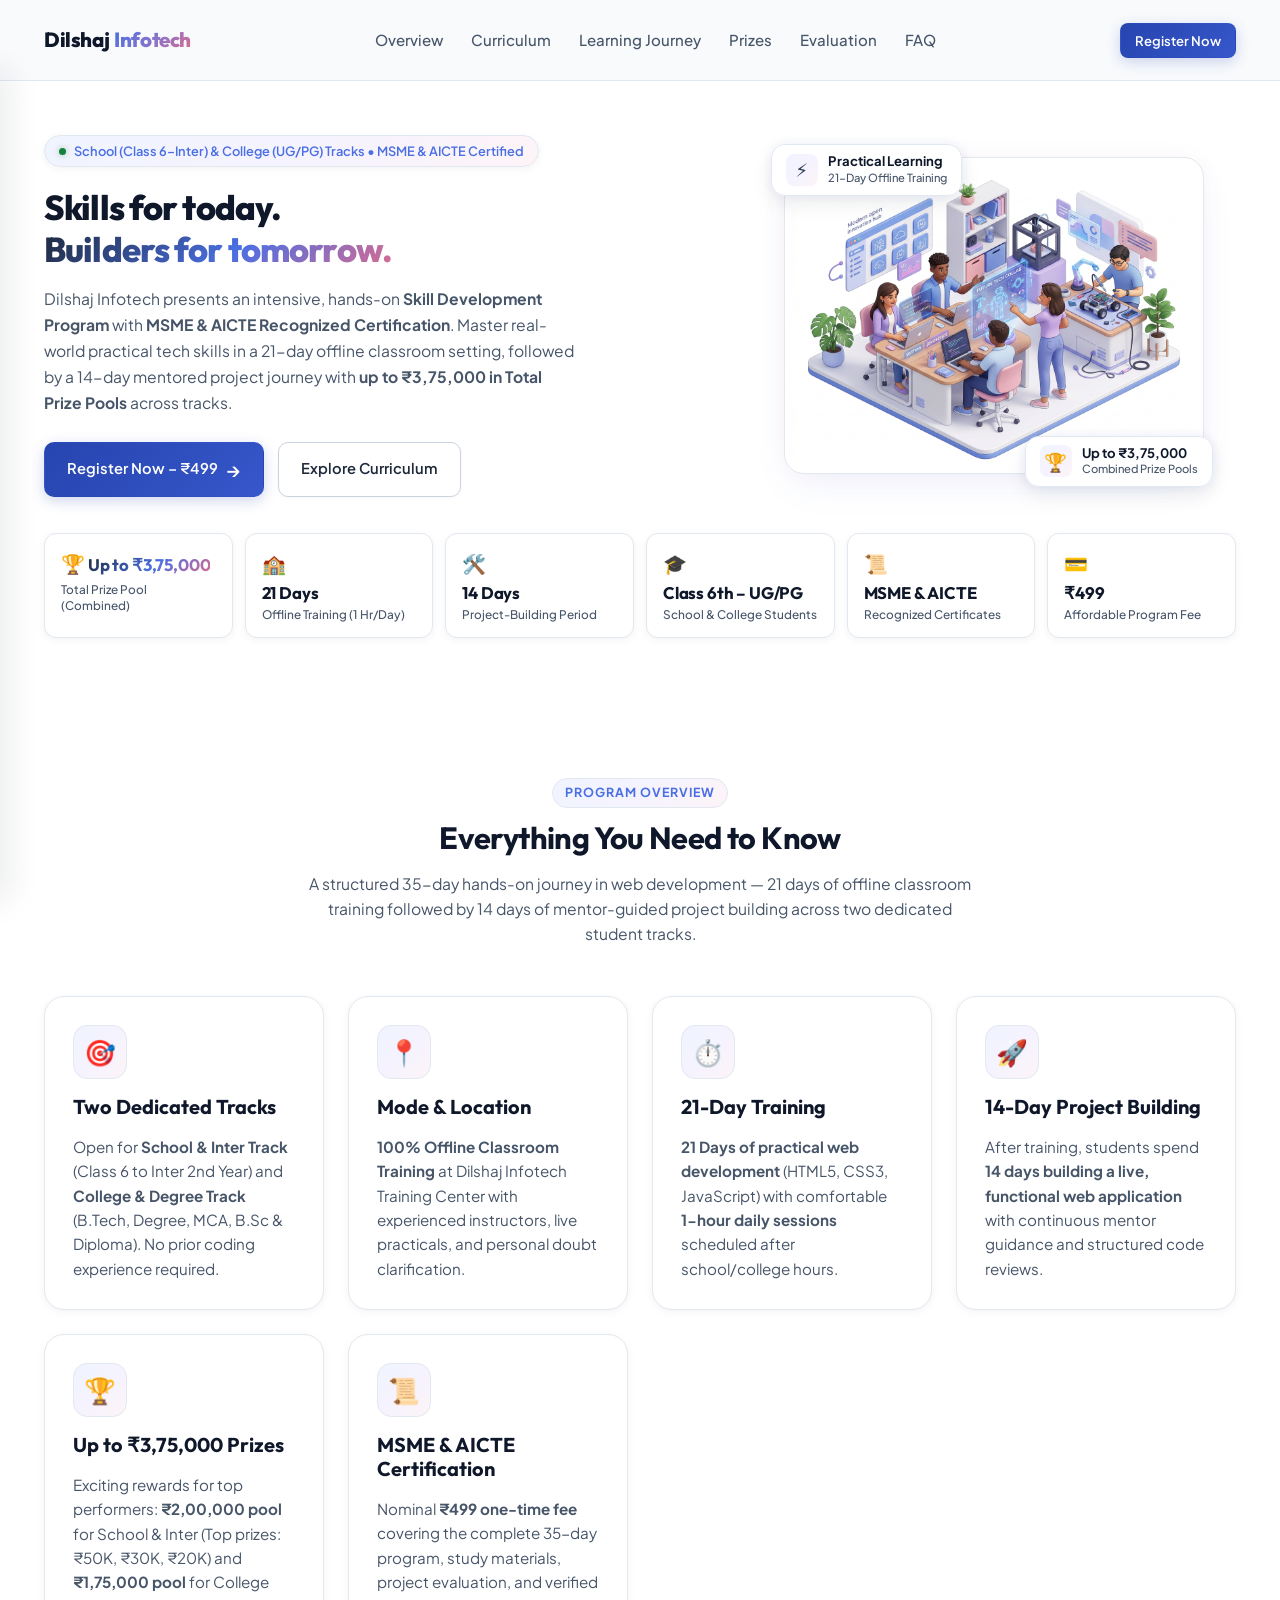
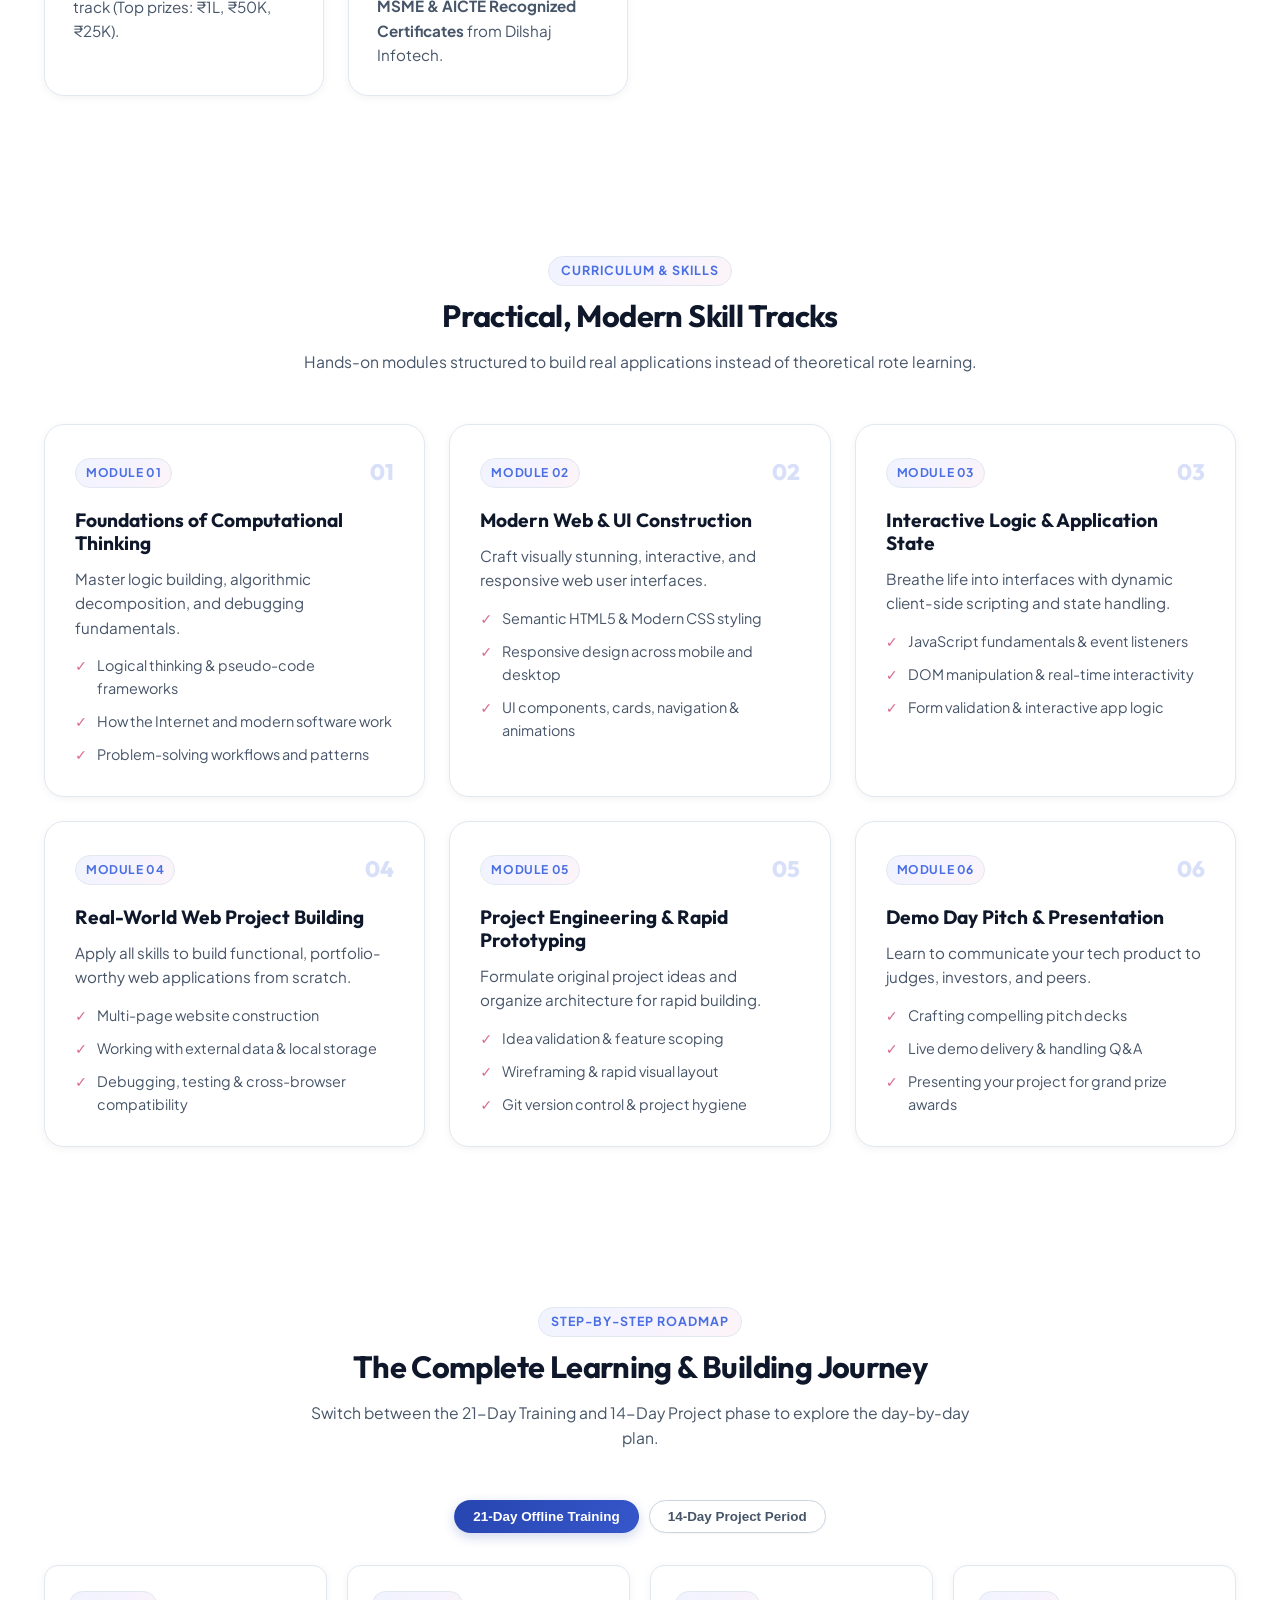
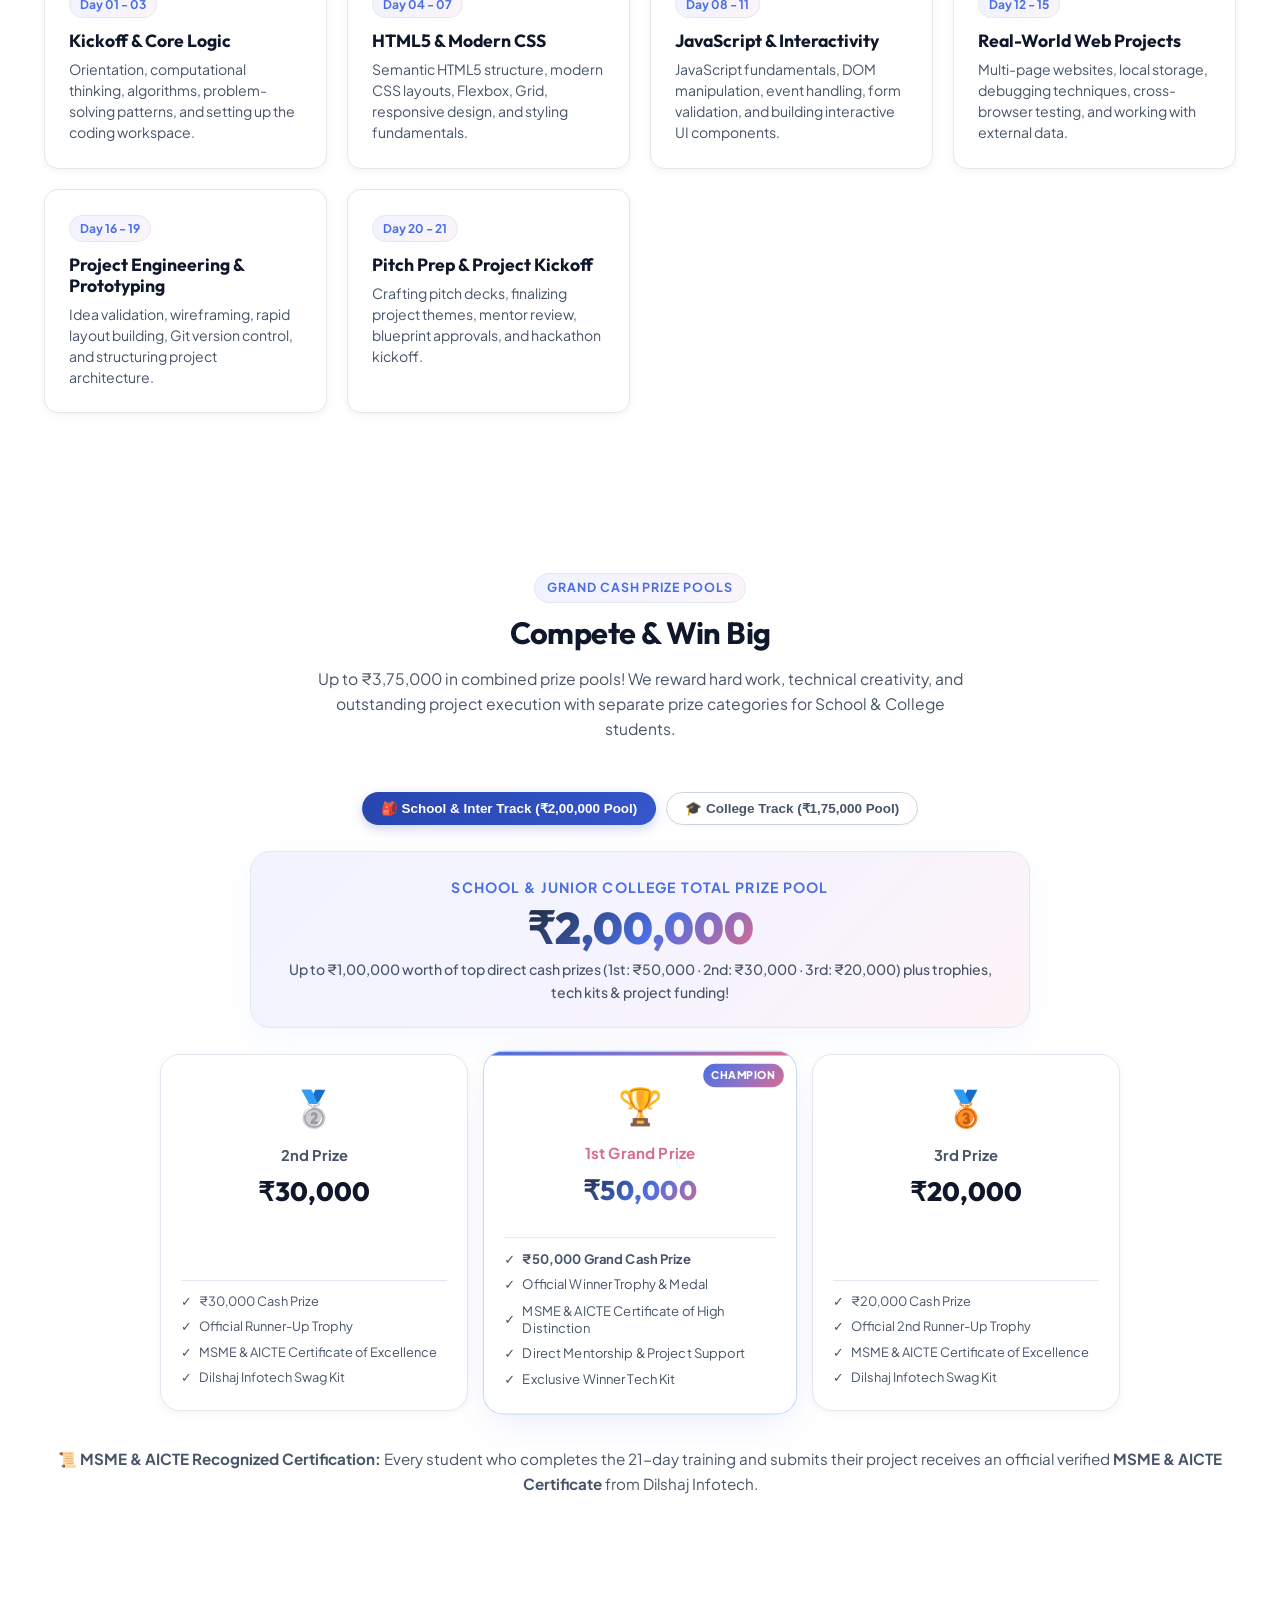
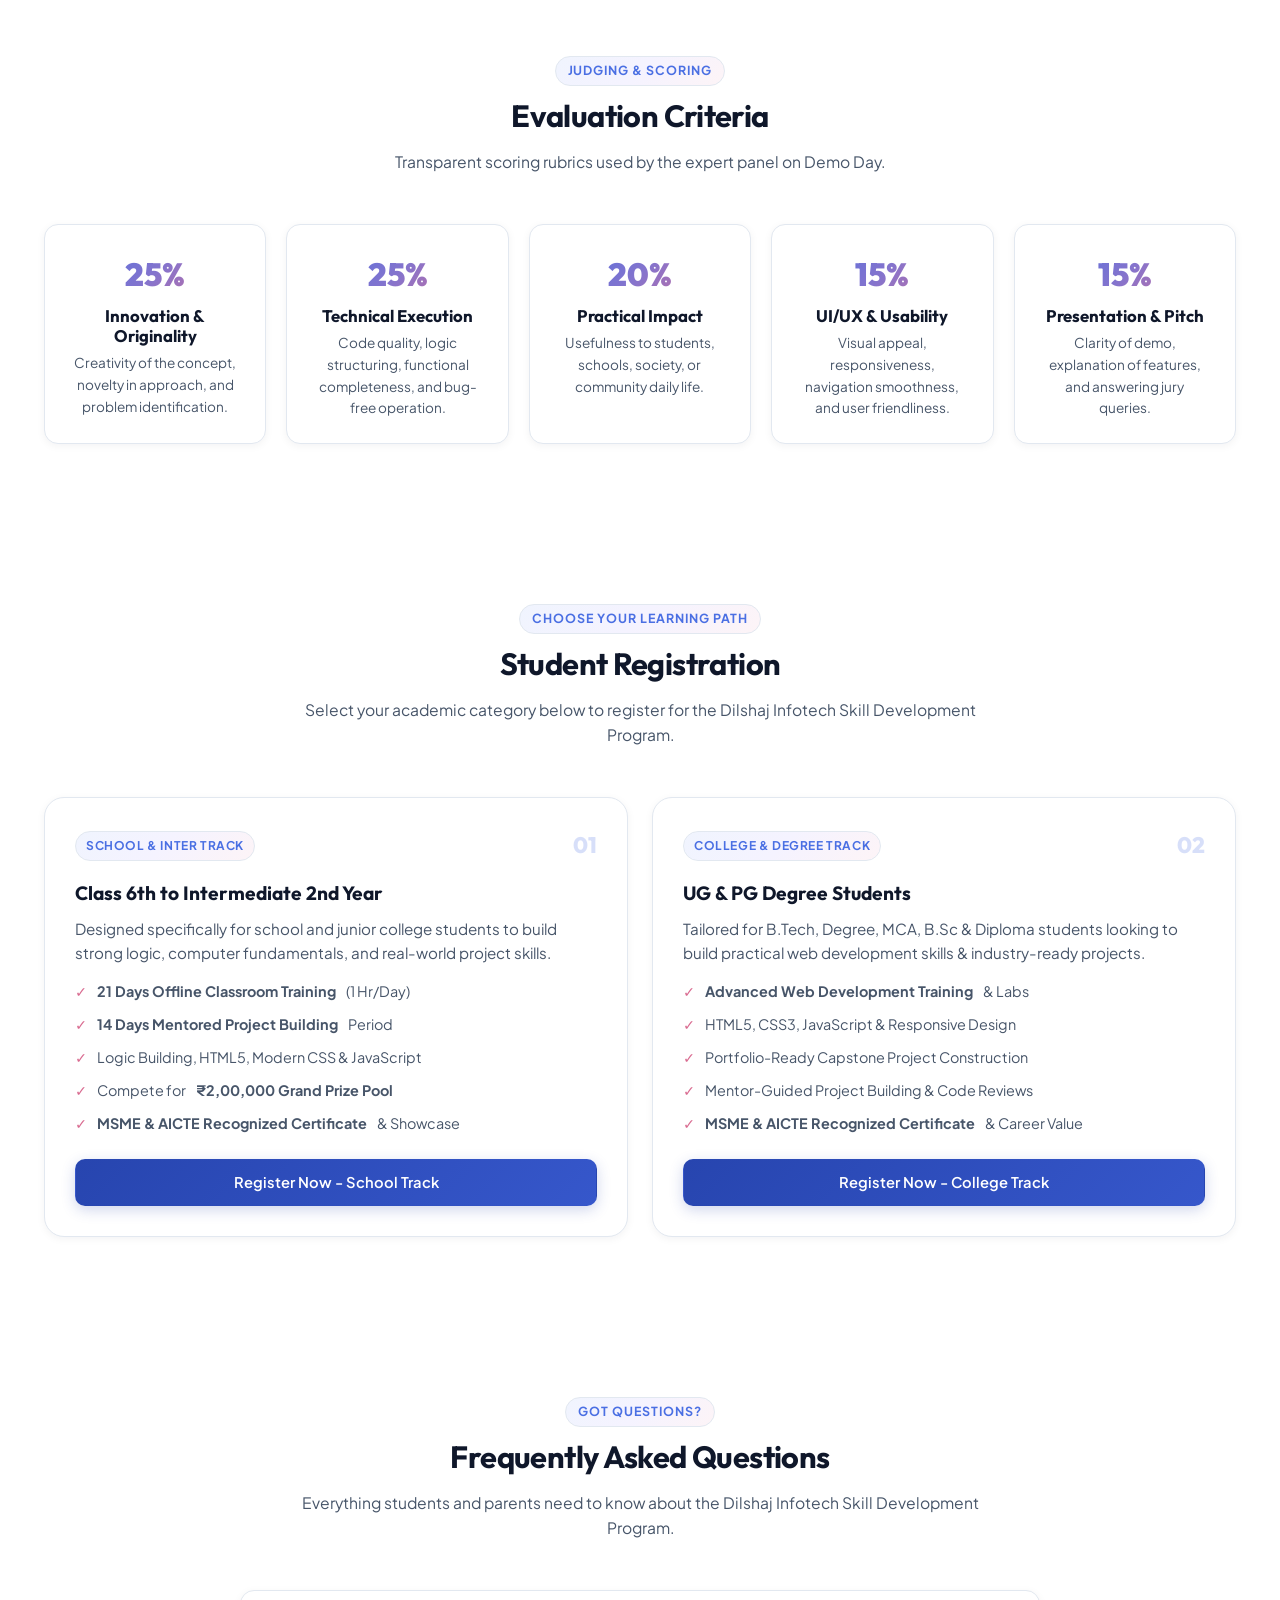
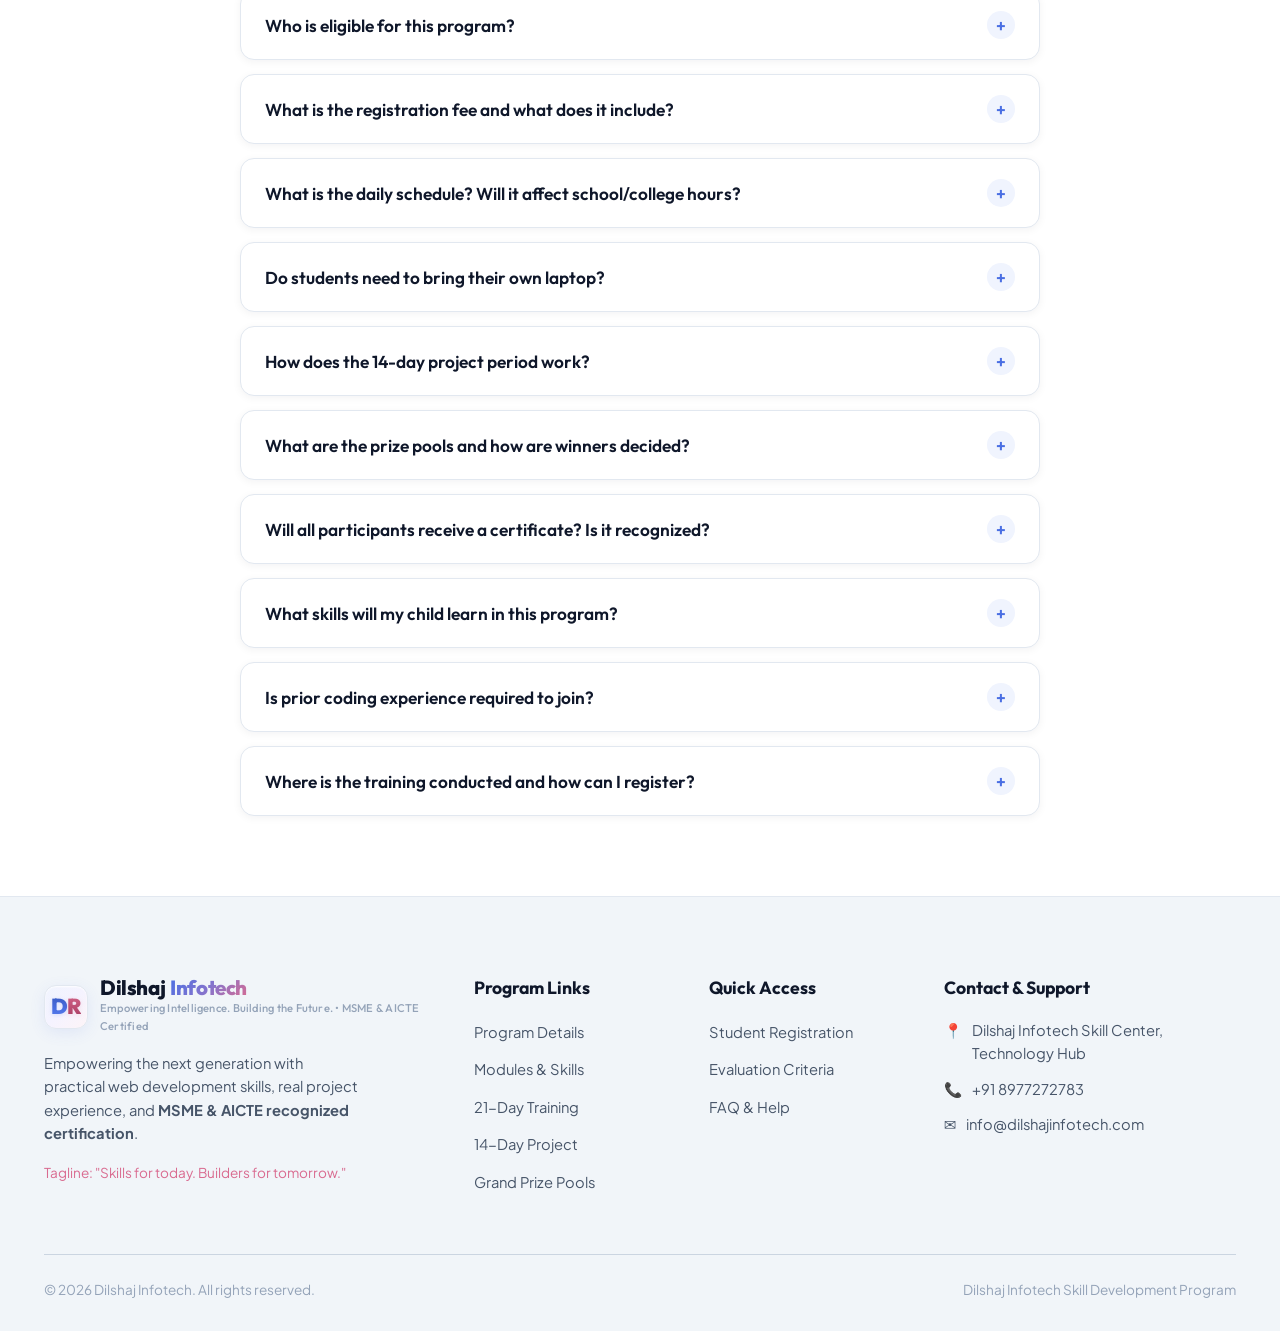
==== commit de34eac0: "feat: integrate MSME and AICTE certification details and update program tracks" ====
--- a/index.html
+++ b/index.html
@@ -82,7 +82,7 @@
           <div class="hero-content">
             <div class="hero-badge-wrap">
               <span class="badge-dot"></span>
-              <span>Admissions Open for School (Class 6–Inter) & College (UG/PG) Students</span>
+              <span>School (Class 6–Inter) & College (UG/PG) Tracks • MSME & AICTE Certified</span>
             </div>
 
             <h1 class="hero-title">
@@ -91,10 +91,7 @@
             </h1>
 
             <p class="hero-subtitle">
-              Dilshaj Infotech presents an intensive, hands-on <strong>Skill Development Program</strong>. Master
-              real-world
-              practical tech skills in a 21-day offline classroom setting, followed by a 14-day mentored project journey
-              with <strong>up to ₹3,75,000 in Total Prize Pools</strong> across tracks.
+              Dilshaj Infotech presents an intensive, hands-on <strong>Skill Development Program</strong> with <strong>MSME & AICTE Recognized Certification</strong>. Master real-world practical tech skills in a 21-day offline classroom setting, followed by a 14-day mentored project journey with <strong>up to ₹3,75,000 in Total Prize Pools</strong> across tracks.
             </p>
 
             <div class="hero-cta-group">
@@ -155,6 +152,11 @@
             <div class="stat-label">School & College Students</div>
           </div>
           <div class="hero-stat-card">
+            <span class="stat-icon">📜</span>
+            <div class="stat-value">MSME & AICTE</div>
+            <div class="stat-label">Recognized Certificates</div>
+          </div>
+          <div class="hero-stat-card">
             <span class="stat-icon">💳</span>
             <div class="stat-value">₹499</div>
             <div class="stat-label">Affordable Program Fee</div>
@@ -169,37 +171,44 @@
         <div class="section-header">
           <span class="section-tag">Program Overview</span>
           <h2 class="section-title">Everything You Need to Know</h2>
-          <p class="section-desc">Designed to nurture algorithmic problem-solving, real-world coding capability, and
-            team innovation from an early stage.</p>
+          <p class="section-desc">A structured 35-day hands-on journey in web development — 21 days of offline classroom training followed by 14 days of mentor-guided project building across two dedicated student tracks.</p>
         </div>
 
         <div class="overview-grid">
           <div class="overview-card">
             <div class="card-icon-box">🎯</div>
-            <h3 class="overview-title">Eligibility</h3>
-            <p class="overview-detail">Open for school and junior college students from <strong>Class 6 through
-                Intermediate 2nd Year</strong> (Class 12). No prior coding experience required.</p>
+            <h3 class="overview-title">Two Dedicated Tracks</h3>
+            <p class="overview-detail">Open for <strong>School & Inter Track</strong> (Class 6 to Inter 2nd Year) and <strong>College & Degree Track</strong> (B.Tech, Degree, MCA, B.Sc & Diploma). No prior coding experience required.</p>
           </div>
 
           <div class="overview-card">
             <div class="card-icon-box cyan">📍</div>
             <h3 class="overview-title">Mode & Location</h3>
-            <p class="overview-detail"><strong>100% Offline Classroom Training</strong> with experienced tech
-              instructors, interactive whiteboards, and personal doubt clarification.</p>
+            <p class="overview-detail"><strong>100% Offline Classroom Training</strong> at Dilshaj Infotech Training Center with experienced instructors, live practicals, and personal doubt clarification.</p>
           </div>
 
           <div class="overview-card">
             <div class="card-icon-box emerald">⏱️</div>
-            <h3 class="overview-title">Training Schedule</h3>
-            <p class="overview-detail"><strong>21 Days of intensive training</strong> with comfortable <strong>1-hour
-                daily sessions</strong> scheduled after school/college hours.</p>
+            <h3 class="overview-title">21-Day Training</h3>
+            <p class="overview-detail"><strong>21 Days of practical web development</strong> (HTML5, CSS3, JavaScript) with comfortable <strong>1-hour daily sessions</strong> scheduled after school/college hours.</p>
           </div>
 
           <div class="overview-card">
             <div class="card-icon-box gold">🚀</div>
             <h3 class="overview-title">14-Day Project Building</h3>
-            <p class="overview-detail">After the 21-day training, students spend <strong>14 days building their own
-                functional project</strong> with continuous mentor guidance.</p>
+            <p class="overview-detail">After training, students spend <strong>14 days building a live, functional web application</strong> with continuous mentor guidance and structured code reviews.</p>
+          </div>
+
+          <div class="overview-card">
+            <div class="card-icon-box gold">🏆</div>
+            <h3 class="overview-title">Up to ₹3,75,000 Prizes</h3>
+            <p class="overview-detail">Exciting rewards for top performers: <strong>₹2,00,000 pool</strong> for School & Inter (Top prizes: ₹50K, ₹30K, ₹20K) and <strong>₹1,75,000 pool</strong> for College track (Top prizes: ₹1L, ₹50K, ₹25K).</p>
+          </div>
+
+          <div class="overview-card">
+            <div class="card-icon-box emerald">📜</div>
+            <h3 class="overview-title">MSME & AICTE Certification</h3>
+            <p class="overview-detail">Nominal <strong>₹499 one-time fee</strong> covering the complete 35-day program, study materials, project evaluation, and verified <strong>MSME & AICTE Recognized Certificates</strong> from Dilshaj Infotech.</p>
           </div>
         </div>
       </div>
@@ -428,7 +437,7 @@
               <ul class="prize-perks">
                 <li><span>✓</span> ₹30,000 Cash Prize</li>
                 <li><span>✓</span> Official Runner-Up Trophy</li>
-                <li><span>✓</span> Certificate of Excellence</li>
+                <li><span>✓</span> MSME & AICTE Certificate of Excellence</li>
                 <li><span>✓</span> Dilshaj Infotech Swag Kit</li>
               </ul>
             </div>
@@ -444,7 +453,7 @@
               <ul class="prize-perks">
                 <li><span>✓</span> <strong>₹50,000 Grand Cash Prize</strong></li>
                 <li><span>✓</span> Official Winner Trophy & Medal</li>
-                <li><span>✓</span> Certificate of High Distinction</li>
+                <li><span>✓</span> MSME & AICTE Certificate of High Distinction</li>
                 <li><span>✓</span> Direct Mentorship & Project Support</li>
                 <li><span>✓</span> Exclusive Winner Tech Kit</li>
               </ul>
@@ -460,7 +469,7 @@
               <ul class="prize-perks">
                 <li><span>✓</span> ₹20,000 Cash Prize</li>
                 <li><span>✓</span> Official 2nd Runner-Up Trophy</li>
-                <li><span>✓</span> Certificate of Excellence</li>
+                <li><span>✓</span> MSME & AICTE Certificate of Excellence</li>
                 <li><span>✓</span> Dilshaj Infotech Swag Kit</li>
               </ul>
             </div>
@@ -487,7 +496,7 @@
               <ul class="prize-perks">
                 <li><span>✓</span> ₹50,000 Cash Prize</li>
                 <li><span>✓</span> Official Runner-Up Trophy</li>
-                <li><span>✓</span> Certificate of Excellence</li>
+                <li><span>✓</span> MSME & AICTE Certificate of Excellence</li>
                 <li><span>✓</span> Dilshaj Infotech Swag Kit</li>
               </ul>
             </div>
@@ -503,7 +512,7 @@
               <ul class="prize-perks">
                 <li><span>✓</span> <strong>₹1,00,000 Grand Cash Prize</strong></li>
                 <li><span>✓</span> Official Winner Trophy & Medal</li>
-                <li><span>✓</span> Certificate of High Distinction</li>
+                <li><span>✓</span> MSME & AICTE Certificate of High Distinction</li>
                 <li><span>✓</span> Direct Mentorship & Internship Opportunities</li>
                 <li><span>✓</span> Exclusive Winner Tech Kit</li>
               </ul>
@@ -519,7 +528,7 @@
               <ul class="prize-perks">
                 <li><span>✓</span> <strong>₹25,000 Cash Prize</strong></li>
                 <li><span>✓</span> Official 2nd Runner-Up Trophy</li>
-                <li><span>✓</span> Certificate of Excellence</li>
+                <li><span>✓</span> MSME & AICTE Certificate of Excellence</li>
                 <li><span>✓</span> Dilshaj Infotech Swag Kit</li>
               </ul>
             </div>
@@ -528,8 +537,8 @@
 
         <div style="text-align: center; margin-top: 36px;">
           <p style="font-size: 0.95rem; color: var(--text-muted);">
-            📜 <strong>Certificate of Completion:</strong> Every student who completes the 21-day training and submits
-            their project receives an official verified certificate from Dilshaj Infotech.
+            📜 <strong>MSME & AICTE Recognized Certification:</strong> Every student who completes the 21-day training and submits
+            their project receives an official verified <strong>MSME & AICTE Certificate</strong> from Dilshaj Infotech.
           </p>
         </div>
       </div>
@@ -600,7 +609,7 @@
               <li><span class="check">✓</span> <strong>14 Days Mentored Project Building</strong> Period</li>
               <li><span class="check">✓</span> Logic Building, HTML5, Modern CSS & JavaScript</li>
               <li><span class="check">✓</span> Compete for <strong>₹2,00,000 Grand Prize Pool</strong></li>
-              <li><span class="check">✓</span> Official Certificate of Achievement & Project Showcase</li>
+              <li><span class="check">✓</span> <strong>MSME & AICTE Recognized Certificate</strong> & Showcase</li>
             </ul>
 
             <div style="margin-top: auto; padding-top: 24px;">
@@ -625,7 +634,7 @@
               <li><span class="check">✓</span> HTML5, CSS3, JavaScript & Responsive Design</li>
               <li><span class="check">✓</span> Portfolio-Ready Capstone Project Construction</li>
               <li><span class="check">✓</span> Mentor-Guided Project Building & Code Reviews</li>
-              <li><span class="check">✓</span> Career Prep, Internship Opportunities & Hackathon Entry</li>
+              <li><span class="check">✓</span> <strong>MSME & AICTE Recognized Certificate</strong> & Career Value</li>
             </ul>
 
             <div style="margin-top: auto; padding-top: 24px;">
@@ -664,7 +673,7 @@
               <span class="faq-icon">+</span>
             </button>
             <div class="faq-answer">
-              The fee is a one-time <strong>₹499 per student</strong>. This includes 21 days of offline classroom training, 14 days of dedicated project mentorship, an official verified certificate, access to lab systems during training, and eligibility to compete for the grand prize pools (up to ₹3,75,000 combined across both tracks).
+              The fee is a one-time <strong>₹499 per student</strong>. This includes 21 days of offline classroom training, 14 days of dedicated project mentorship, an official verified <strong>MSME & AICTE recognized certificate</strong>, access to lab systems during training, and eligibility to compete for the grand prize pools (up to ₹3,75,000 combined across both tracks).
             </div>
           </div>
 
@@ -710,11 +719,11 @@
 
           <div class="faq-item">
             <button class="faq-question">
-              <span>Will all participants receive a certificate?</span>
-              <span class="faq-icon">+</span>
-            </button>
-            <div class="faq-answer">
-              Yes! Every student who completes the 21-day training and submits their project receives an official, verifiable <strong>Certificate of Completion</strong> from Dilshaj Infotech — regardless of whether they win a prize.
+              <span>Will all participants receive a certificate? Is it recognized?</span>
+              <span class="faq-icon">+</span>
+            </button>
+            <div class="faq-answer">
+              Yes! Every student who completes the 21-day training and submits their project receives an official, verifiable <strong>MSME & AICTE Recognized Certificate of Completion</strong> from Dilshaj Infotech — regardless of whether they win a prize. This certification is officially recognized under MSME & AICTE frameworks, providing valuable credibility for academic portfolios, resumes, and higher education applications.
             </div>
           </div>
 
@@ -764,12 +773,11 @@
                 <span class="brand-dilshaj">Dilshaj</span>
                 <span class="brand-infotech">Infotech</span>
               </div>
-              <span class="brand-sub">Empowering Intelligence. Building the Future.</span>
+              <span class="brand-sub">Empowering Intelligence. Building the Future. • MSME & AICTE Certified</span>
             </div>
           </div>
           <p style="font-size: 0.92rem; max-width: 320px; margin-bottom: 16px;">
-            Empowering the next generation with practical computational skills, real project experience, and national
-            recognition.
+            Empowering the next generation with practical web development skills, real project experience, and <strong>MSME & AICTE recognized certification</strong>.
           </p>
           <div style="font-size: 0.85rem; color: var(--secondary);">
             Tagline: "Skills for today. Builders for tomorrow."
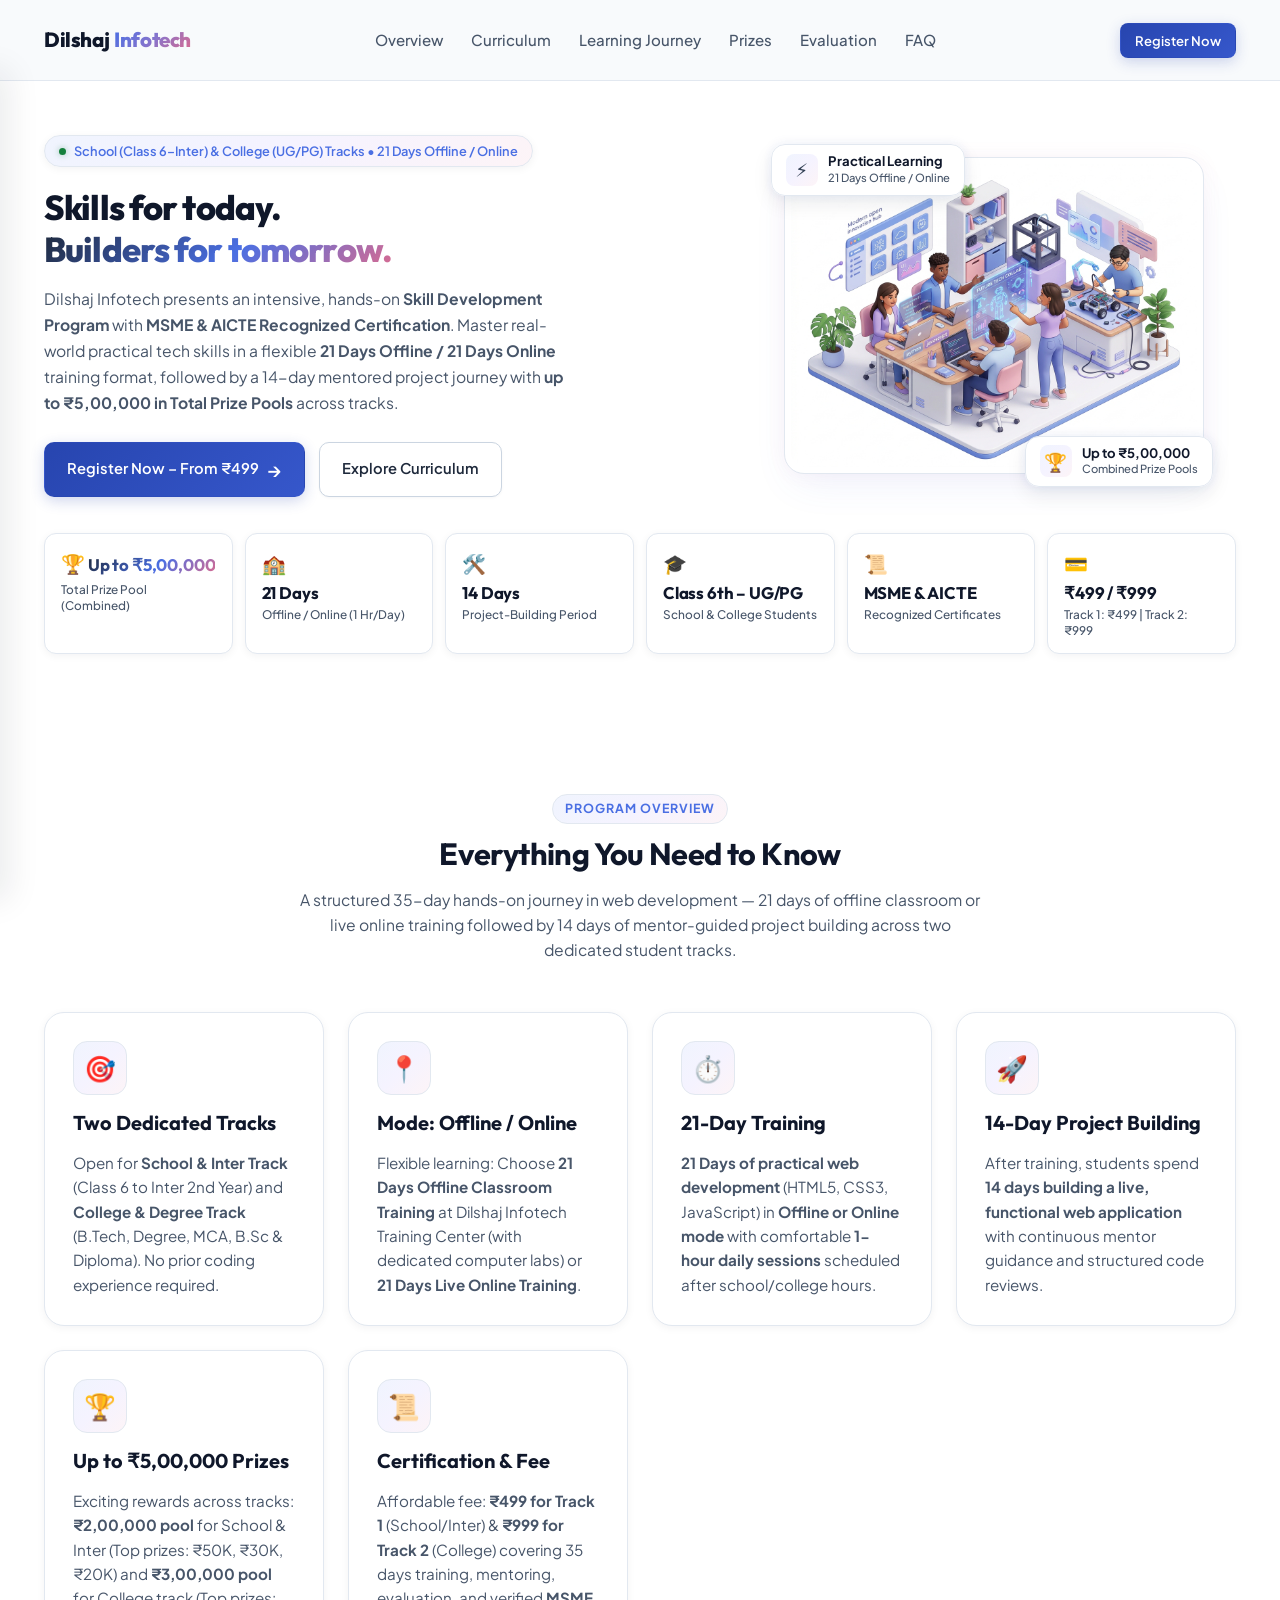
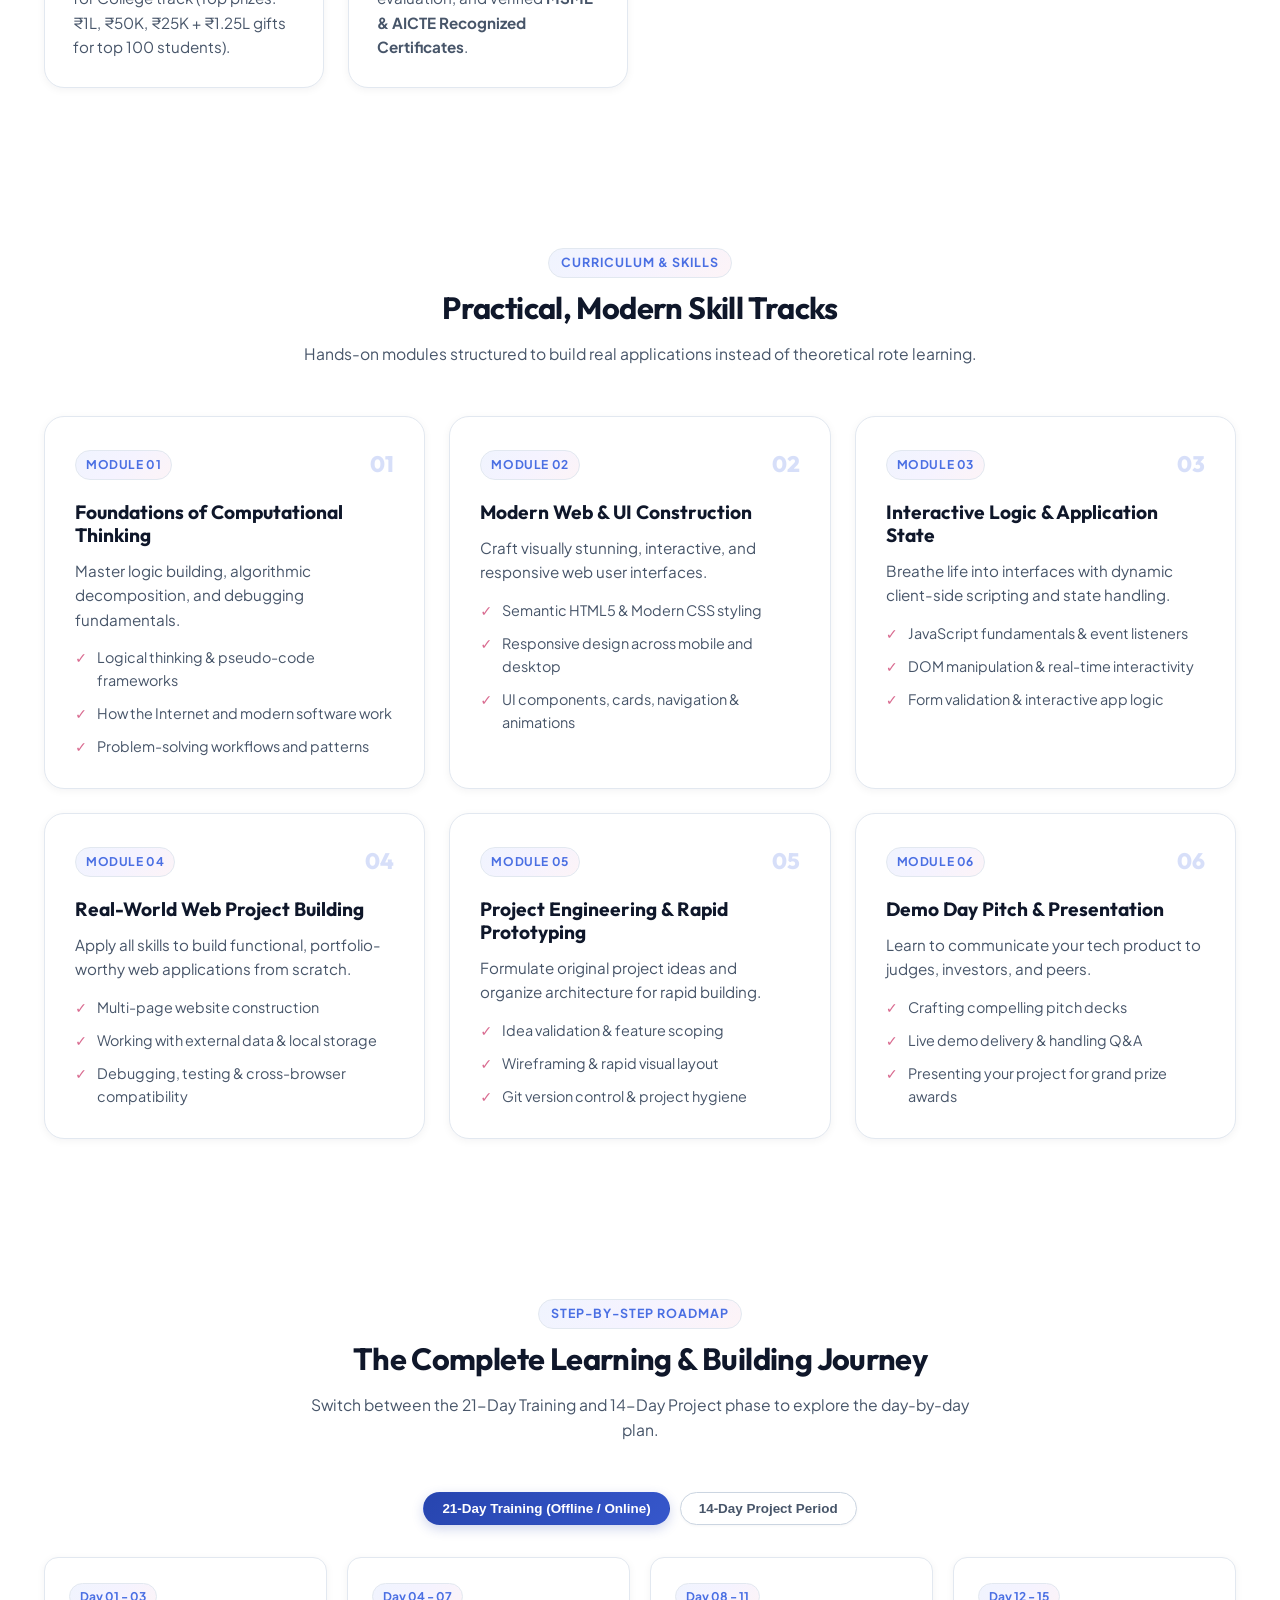
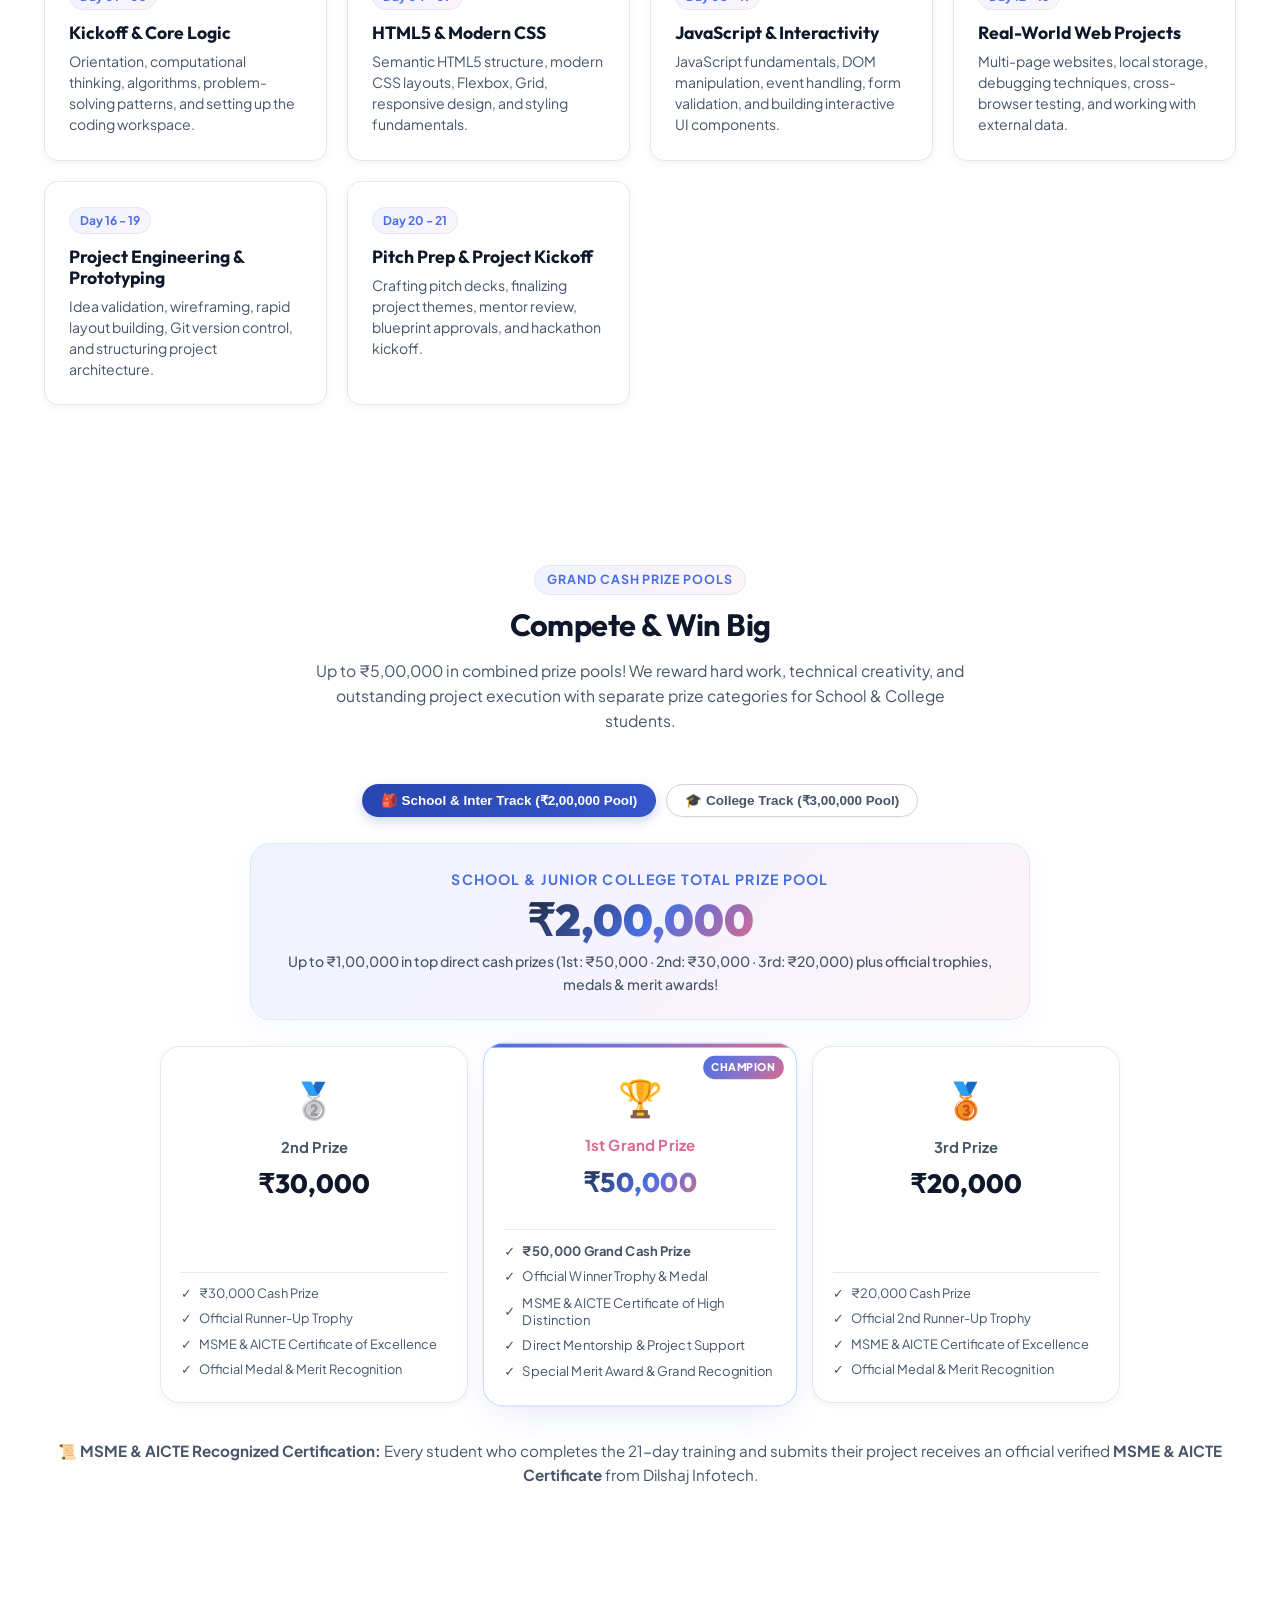
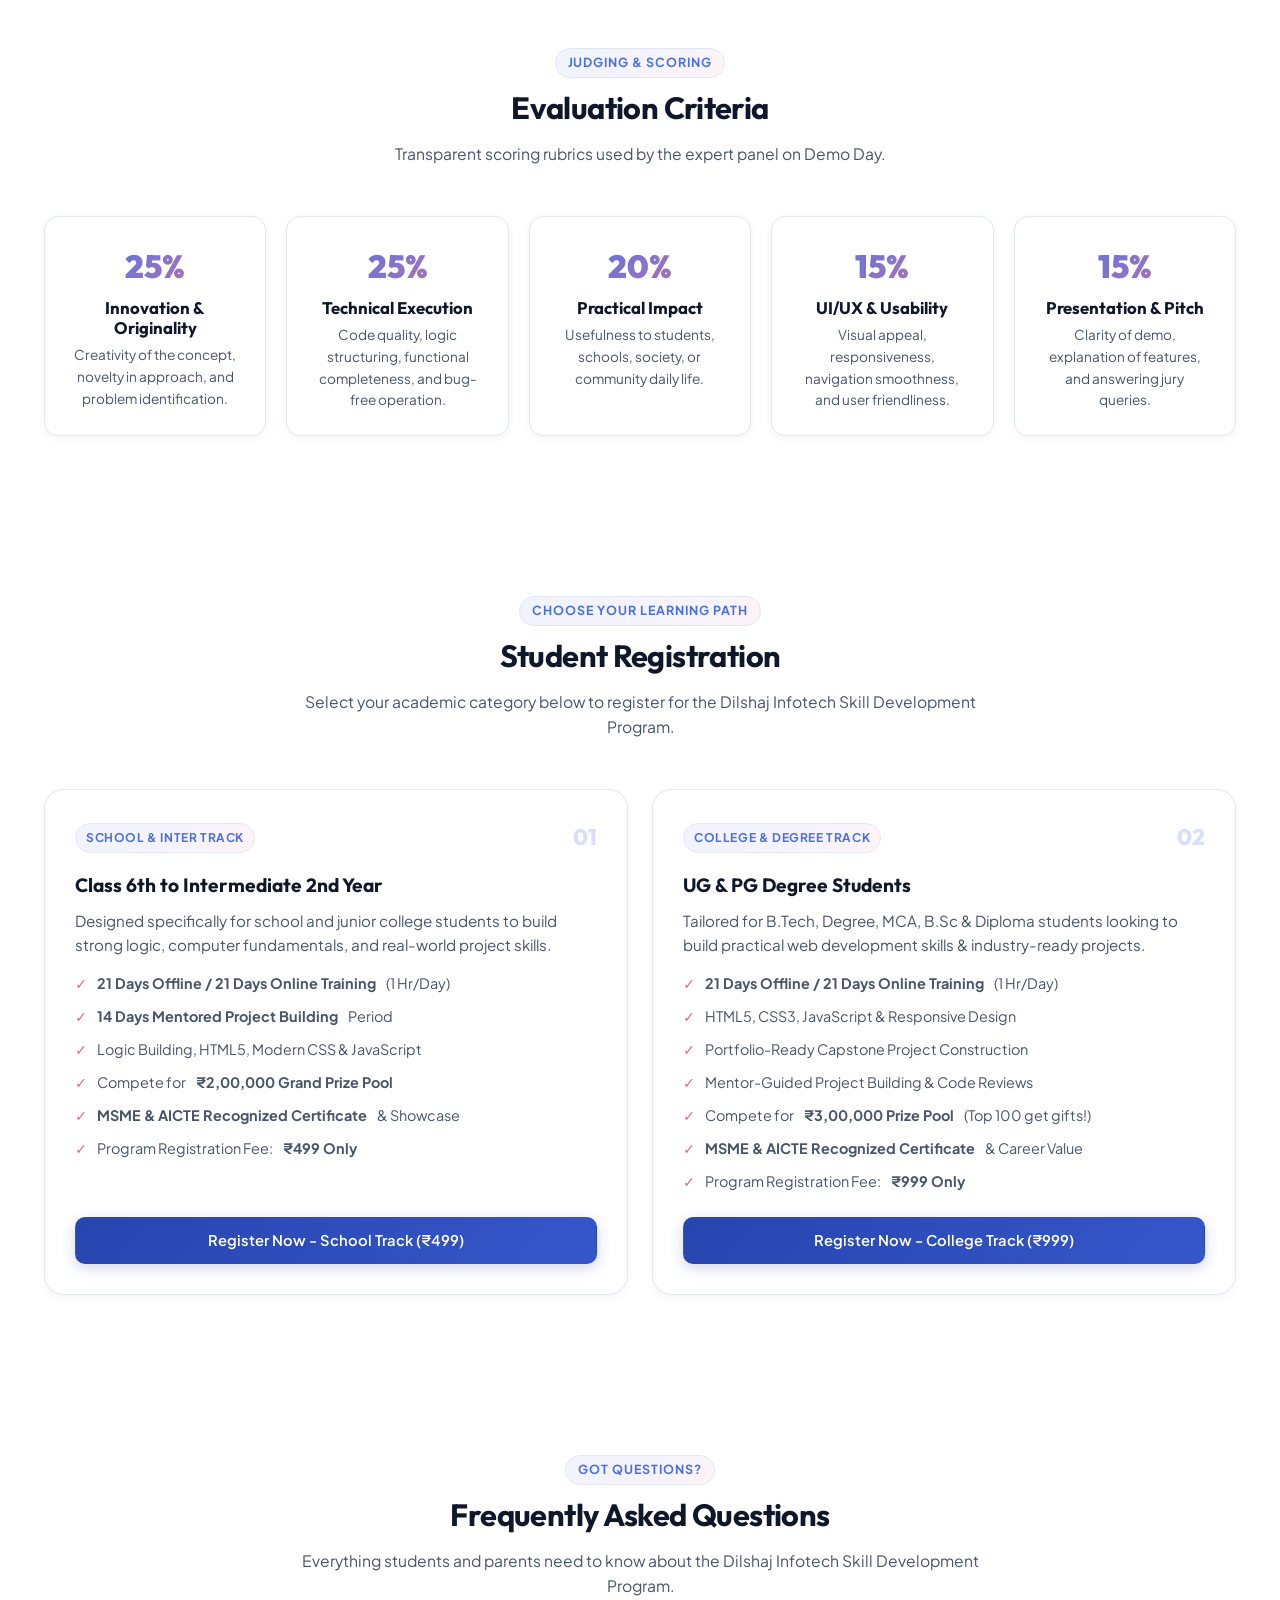
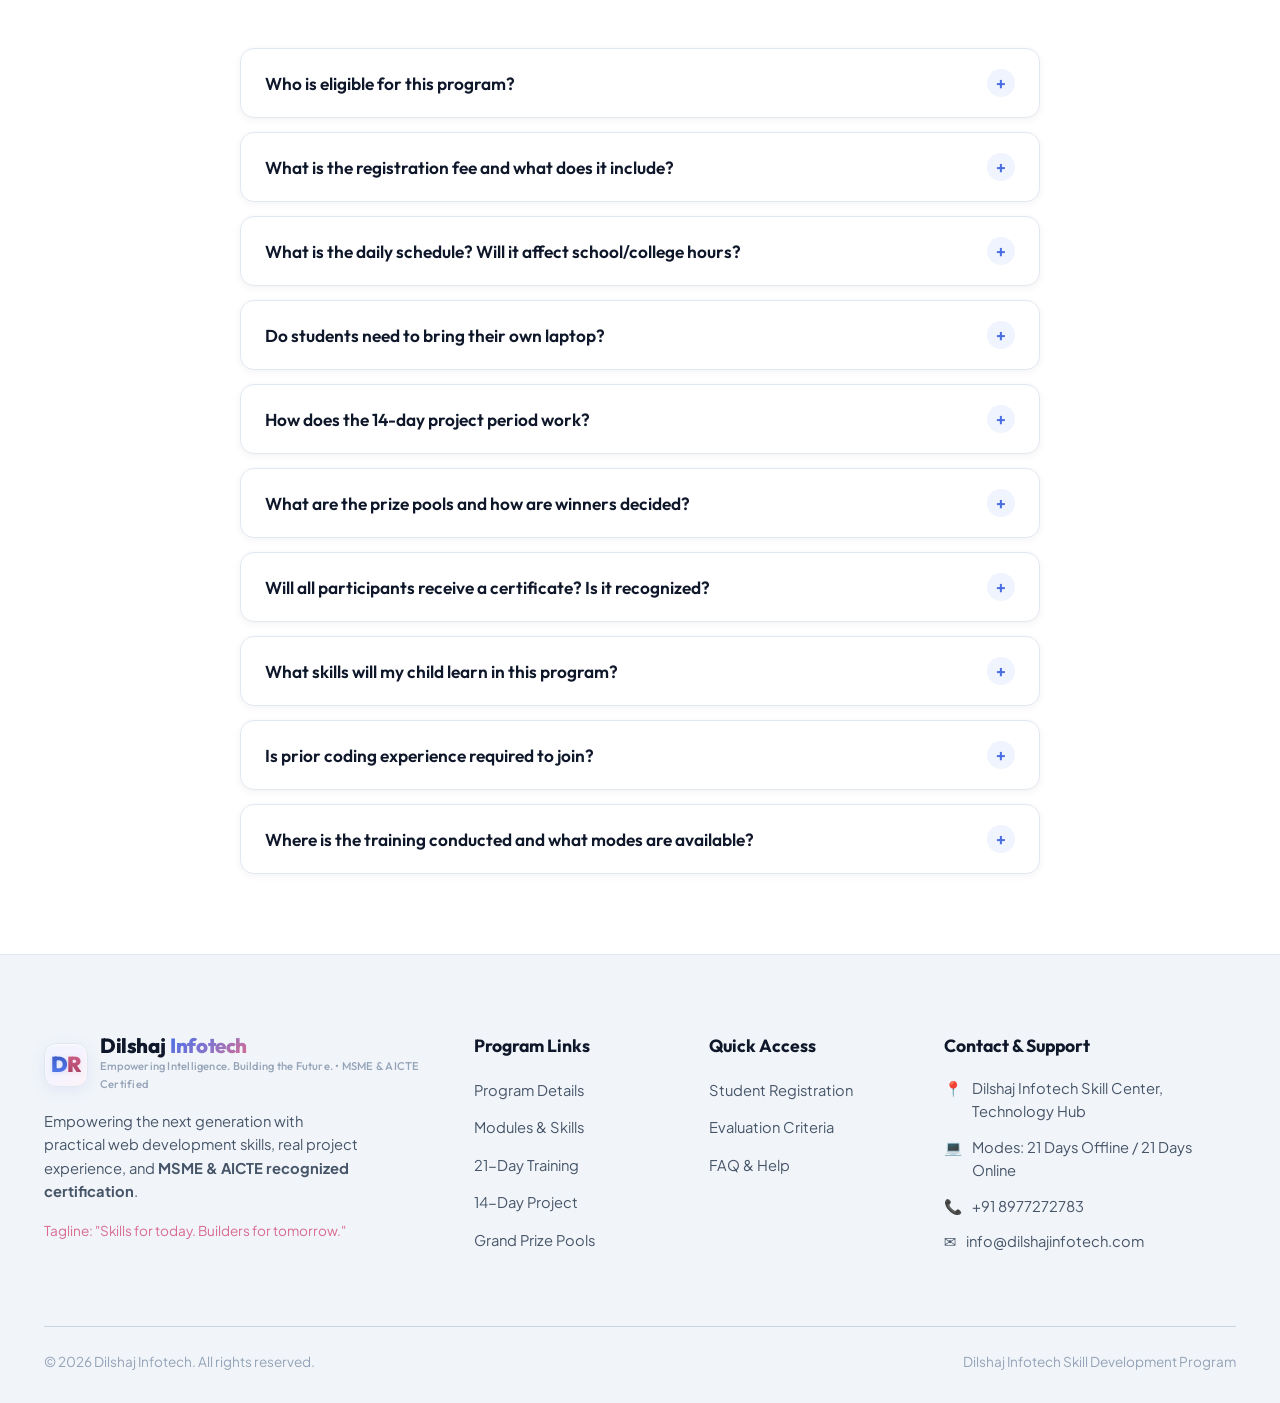
==== commit c66ce0bd: "docs: update training program details with flexible online mode, tiered fees, and increased prize po" ====
--- a/index.html
+++ b/index.html
@@ -17,7 +17,7 @@
   <meta property="og:type" content="website">
   <meta property="og:title" content="Dilshaj Infotech Skill Development Center">
   <meta property="og:description"
-    content="Skills for today, Builders for tomorrow. 21 Days Offline Training + 14 Days Project Building with up to ₹3,75,000 in Prize Pools at Dilshaj Infotech Skill Development Center.">
+    content="Skills for today, Builders for tomorrow. 21 Days Offline / 21 Days Online Training + 14 Days Project Building with up to ₹5,00,000 in Prize Pools at Dilshaj Infotech Skill Development Center.">
   <meta property="og:image" content="/static/assets/og-preview.png">
 
   <!-- Favicon -->
@@ -82,7 +82,7 @@
           <div class="hero-content">
             <div class="hero-badge-wrap">
               <span class="badge-dot"></span>
-              <span>School (Class 6–Inter) & College (UG/PG) Tracks • MSME & AICTE Certified</span>
+              <span>School (Class 6–Inter) & College (UG/PG) Tracks • 21 Days Offline / Online</span>
             </div>
 
             <h1 class="hero-title">
@@ -91,12 +91,12 @@
             </h1>
 
             <p class="hero-subtitle">
-              Dilshaj Infotech presents an intensive, hands-on <strong>Skill Development Program</strong> with <strong>MSME & AICTE Recognized Certification</strong>. Master real-world practical tech skills in a 21-day offline classroom setting, followed by a 14-day mentored project journey with <strong>up to ₹3,75,000 in Total Prize Pools</strong> across tracks.
+              Dilshaj Infotech presents an intensive, hands-on <strong>Skill Development Program</strong> with <strong>MSME & AICTE Recognized Certification</strong>. Master real-world practical tech skills in a flexible <strong>21 Days Offline / 21 Days Online</strong> training format, followed by a 14-day mentored project journey with <strong>up to ₹5,00,000 in Total Prize Pools</strong> across tracks.
             </p>
 
             <div class="hero-cta-group">
               <a href="#register" class="btn btn-gold btn-lg pulse-glow" id="heroRegisterBtn">
-                <span>Register Now – ₹499</span>
+                <span>Register Now – From ₹499</span>
                 <span style="font-size: 1.2rem;">→</span>
               </a>
               <a href="#curriculum" class="btn btn-outline btn-lg" id="heroExploreBtn">
@@ -114,14 +114,14 @@
                 <span class="fb-icon">⚡</span>
                 <div class="fb-text">
                   <strong>Practical Learning</strong>
-                  <small>21-Day Offline Training</small>
+                  <small>21 Days Offline / Online</small>
                 </div>
               </div>
 
               <div class="floating-badge badge-bottom-right">
                 <span class="fb-icon">🏆</span>
                 <div class="fb-text">
-                  <strong>Up to ₹3,75,000</strong>
+                  <strong>Up to ₹5,00,000</strong>
                   <small>Combined Prize Pools</small>
                 </div>
               </div>
@@ -133,13 +133,13 @@
         <div class="hero-highlights-grid">
           <div class="hero-stat-card">
             <span class="stat-icon">🏆</span>
-            <div class="stat-value gold-gradient-text">Up to ₹3,75,000</div>
+            <div class="stat-value gold-gradient-text">Up to ₹5,00,000</div>
             <div class="stat-label">Total Prize Pool (Combined)</div>
           </div>
           <div class="hero-stat-card">
             <span class="stat-icon">🏫</span>
             <div class="stat-value">21 Days</div>
-            <div class="stat-label">Offline Training (1 Hr/Day)</div>
+            <div class="stat-label">Offline / Online (1 Hr/Day)</div>
           </div>
           <div class="hero-stat-card">
             <span class="stat-icon">🛠️</span>
@@ -158,8 +158,8 @@
           </div>
           <div class="hero-stat-card">
             <span class="stat-icon">💳</span>
-            <div class="stat-value">₹499</div>
-            <div class="stat-label">Affordable Program Fee</div>
+            <div class="stat-value">₹499 / ₹999</div>
+            <div class="stat-label">Track 1: ₹499 | Track 2: ₹999</div>
           </div>
         </div>
       </div>
@@ -171,7 +171,7 @@
         <div class="section-header">
           <span class="section-tag">Program Overview</span>
           <h2 class="section-title">Everything You Need to Know</h2>
-          <p class="section-desc">A structured 35-day hands-on journey in web development — 21 days of offline classroom training followed by 14 days of mentor-guided project building across two dedicated student tracks.</p>
+          <p class="section-desc">A structured 35-day hands-on journey in web development — 21 days of offline classroom or live online training followed by 14 days of mentor-guided project building across two dedicated student tracks.</p>
         </div>
 
         <div class="overview-grid">
@@ -183,14 +183,14 @@
 
           <div class="overview-card">
             <div class="card-icon-box cyan">📍</div>
-            <h3 class="overview-title">Mode & Location</h3>
-            <p class="overview-detail"><strong>100% Offline Classroom Training</strong> at Dilshaj Infotech Training Center with experienced instructors, live practicals, and personal doubt clarification.</p>
+            <h3 class="overview-title">Mode: Offline / Online</h3>
+            <p class="overview-detail">Flexible learning: Choose <strong>21 Days Offline Classroom Training</strong> at Dilshaj Infotech Training Center (with dedicated computer labs) or <strong>21 Days Live Online Training</strong>.</p>
           </div>
 
           <div class="overview-card">
             <div class="card-icon-box emerald">⏱️</div>
             <h3 class="overview-title">21-Day Training</h3>
-            <p class="overview-detail"><strong>21 Days of practical web development</strong> (HTML5, CSS3, JavaScript) with comfortable <strong>1-hour daily sessions</strong> scheduled after school/college hours.</p>
+            <p class="overview-detail"><strong>21 Days of practical web development</strong> (HTML5, CSS3, JavaScript) in <strong>Offline or Online mode</strong> with comfortable <strong>1-hour daily sessions</strong> scheduled after school/college hours.</p>
           </div>
 
           <div class="overview-card">
@@ -201,14 +201,14 @@
 
           <div class="overview-card">
             <div class="card-icon-box gold">🏆</div>
-            <h3 class="overview-title">Up to ₹3,75,000 Prizes</h3>
-            <p class="overview-detail">Exciting rewards for top performers: <strong>₹2,00,000 pool</strong> for School & Inter (Top prizes: ₹50K, ₹30K, ₹20K) and <strong>₹1,75,000 pool</strong> for College track (Top prizes: ₹1L, ₹50K, ₹25K).</p>
+            <h3 class="overview-title">Up to ₹5,00,000 Prizes</h3>
+            <p class="overview-detail">Exciting rewards across tracks: <strong>₹2,00,000 pool</strong> for School & Inter (Top prizes: ₹50K, ₹30K, ₹20K) and <strong>₹3,00,000 pool</strong> for College track (Top prizes: ₹1L, ₹50K, ₹25K + ₹1.25L gifts for top 100 students).</p>
           </div>
 
           <div class="overview-card">
             <div class="card-icon-box emerald">📜</div>
-            <h3 class="overview-title">MSME & AICTE Certification</h3>
-            <p class="overview-detail">Nominal <strong>₹499 one-time fee</strong> covering the complete 35-day program, study materials, project evaluation, and verified <strong>MSME & AICTE Recognized Certificates</strong> from Dilshaj Infotech.</p>
+            <h3 class="overview-title">Certification & Fee</h3>
+            <p class="overview-detail">Affordable fee: <strong>₹499 for Track 1</strong> (School/Inter) & <strong>₹999 for Track 2</strong> (College) covering 35 days training, mentoring, evaluation, and verified <strong>MSME & AICTE Recognized Certificates</strong>.</p>
           </div>
         </div>
       </div>
@@ -325,7 +325,7 @@
         </div>
 
         <div class="timeline-tabs">
-          <button class="tab-btn active" data-target="trainingJourney" id="tabTraining">21-Day Offline Training</button>
+          <button class="tab-btn active" data-target="trainingJourney" id="tabTraining">21-Day Training (Offline / Online)</button>
           <button class="tab-btn" data-target="projectJourney" id="tabProject">14-Day Project Period</button>
         </div>
 
@@ -392,7 +392,7 @@
               <span class="timeline-day-pill"
                 style="background: var(--highlight-brown-tint); color: var(--highlight-brown-dark);">Day 14</span>
               <h4>Grand Evaluation & Awards</h4>
-              <p>Live demo presentation before the jury, announcing winners, and awarding up to ₹3,75,000 in prize pools & awards!</p>
+              <p>Live demo presentation before the jury, announcing winners, and awarding up to ₹5,00,000 in prize pools & awards!</p>
             </div>
           </div>
         </div>
@@ -405,7 +405,7 @@
         <div class="section-header">
           <span class="section-tag">Grand Cash Prize Pools</span>
           <h2 class="section-title">Compete & Win Big</h2>
-          <p class="section-desc">Up to ₹3,75,000 in combined prize pools! We reward hard work, technical creativity, and outstanding project execution with separate prize categories for School & College students.</p>
+          <p class="section-desc">Up to ₹5,00,000 in combined prize pools! We reward hard work, technical creativity, and outstanding project execution with separate prize categories for School & College students.</p>
         </div>
 
         <!-- Prize Category Tabs -->
@@ -414,7 +414,7 @@
             🎒 School & Inter Track (₹2,00,000 Pool)
           </button>
           <button class="prize-tab-btn" data-prize-target="prize-college">
-            🎓 College Track (₹1,75,000 Pool)
+            🎓 College Track (₹3,00,000 Pool)
           </button>
         </div>
 
@@ -423,7 +423,7 @@
           <div class="prize-banner">
             <div class="prize-banner-title">School & Junior College Total Prize Pool</div>
             <div class="prize-banner-amount gold-gradient-text">₹2,00,000</div>
-            <p style="margin-top: 6px; color: #cbd5e1; font-weight: 500; font-size: 0.88rem;">Up to ₹1,00,000 worth of top direct cash prizes (1st: ₹50,000 · 2nd: ₹30,000 · 3rd: ₹20,000) plus trophies, tech kits & project funding!</p>
+            <p style="margin-top: 6px; color: #cbd5e1; font-weight: 500; font-size: 0.88rem;">Up to ₹1,00,000 in top direct cash prizes (1st: ₹50,000 · 2nd: ₹30,000 · 3rd: ₹20,000) plus official trophies, medals & merit awards!</p>
           </div>
 
           <div class="prizes-grid">
@@ -438,7 +438,7 @@
                 <li><span>✓</span> ₹30,000 Cash Prize</li>
                 <li><span>✓</span> Official Runner-Up Trophy</li>
                 <li><span>✓</span> MSME & AICTE Certificate of Excellence</li>
-                <li><span>✓</span> Dilshaj Infotech Swag Kit</li>
+                <li><span>✓</span> Official Medal & Merit Recognition</li>
               </ul>
             </div>
 
@@ -455,7 +455,7 @@
                 <li><span>✓</span> Official Winner Trophy & Medal</li>
                 <li><span>✓</span> MSME & AICTE Certificate of High Distinction</li>
                 <li><span>✓</span> Direct Mentorship & Project Support</li>
-                <li><span>✓</span> Exclusive Winner Tech Kit</li>
+                <li><span>✓</span> Special Merit Award & Grand Recognition</li>
               </ul>
             </div>
 
@@ -470,7 +470,7 @@
                 <li><span>✓</span> ₹20,000 Cash Prize</li>
                 <li><span>✓</span> Official 2nd Runner-Up Trophy</li>
                 <li><span>✓</span> MSME & AICTE Certificate of Excellence</li>
-                <li><span>✓</span> Dilshaj Infotech Swag Kit</li>
+                <li><span>✓</span> Official Medal & Merit Recognition</li>
               </ul>
             </div>
           </div>
@@ -479,10 +479,9 @@
         <!-- College Students Category View -->
         <div class="prize-view" id="prize-college">
           <div class="prize-banner">
-            <div class="prize-banner-title">College & Degree Total Cash Prize Pool</div>
-            <div class="prize-banner-amount gold-gradient-text">₹1,75,000</div>
-            <p style="margin-top: 6px; color: #cbd5e1; font-weight: 500; font-size: 0.88rem;">Awarded directly to top
-              UG, PG & Diploma student project builders!</p>
+            <div class="prize-banner-title">College & Degree Total Prize Pool</div>
+            <div class="prize-banner-amount gold-gradient-text">₹3,00,000</div>
+            <p style="margin-top: 6px; color: #cbd5e1; font-weight: 500; font-size: 0.88rem;">₹1,75,000 in top direct cash prizes (1st: ₹1,00,000 · 2nd: ₹50,000 · 3rd: ₹25,000) + ₹1,25,000 worth gifts for the top 100 students!</p>
           </div>
 
           <div class="prizes-grid">
@@ -497,7 +496,7 @@
                 <li><span>✓</span> ₹50,000 Cash Prize</li>
                 <li><span>✓</span> Official Runner-Up Trophy</li>
                 <li><span>✓</span> MSME & AICTE Certificate of Excellence</li>
-                <li><span>✓</span> Dilshaj Infotech Swag Kit</li>
+                <li><span>✓</span> Official Medal & Merit Recognition</li>
               </ul>
             </div>
 
@@ -514,7 +513,7 @@
                 <li><span>✓</span> Official Winner Trophy & Medal</li>
                 <li><span>✓</span> MSME & AICTE Certificate of High Distinction</li>
                 <li><span>✓</span> Direct Mentorship & Internship Opportunities</li>
-                <li><span>✓</span> Exclusive Winner Tech Kit</li>
+                <li><span>✓</span> Special Merit Award & Grand Recognition</li>
               </ul>
             </div>
 
@@ -529,8 +528,17 @@
                 <li><span>✓</span> <strong>₹25,000 Cash Prize</strong></li>
                 <li><span>✓</span> Official 2nd Runner-Up Trophy</li>
                 <li><span>✓</span> MSME & AICTE Certificate of Excellence</li>
-                <li><span>✓</span> Dilshaj Infotech Swag Kit</li>
+                <li><span>✓</span> Official Medal & Merit Recognition</li>
               </ul>
+            </div>
+          </div>
+
+          <!-- Top 100 Students Perk Box -->
+          <div style="margin-top: 24px; background: rgba(74, 111, 227, 0.05); border: 1px solid rgba(74, 111, 227, 0.2); border-radius: var(--radius-md); padding: 20px 24px; display: flex; align-items: center; gap: 16px; justify-content: center; text-align: center; flex-wrap: wrap;">
+            <span style="font-size: 2rem;">🎁</span>
+            <div>
+              <strong style="color: var(--text-heading); font-size: 1.05rem;">₹1,25,000 Worth Gifts for Top 100 Students</strong>
+              <p style="margin-top: 4px; font-size: 0.92rem; color: var(--text-muted);">In addition to the top 3 cash awards totaling ₹1,75,000, the remaining <strong>₹1.25 Lakh worth gifts</strong> (tech accessories, electronics & rewards) will be awarded to the <strong>Top 100 students</strong> in the College Track!</p>
             </div>
           </div>
         </div>
@@ -605,17 +613,18 @@
               logic, computer fundamentals, and real-world project skills.</p>
 
             <ul class="module-list">
-              <li><span class="check">✓</span> <strong>21 Days Offline Classroom Training</strong> (1 Hr/Day)</li>
+              <li><span class="check">✓</span> <strong>21 Days Offline / 21 Days Online Training</strong> (1 Hr/Day)</li>
               <li><span class="check">✓</span> <strong>14 Days Mentored Project Building</strong> Period</li>
               <li><span class="check">✓</span> Logic Building, HTML5, Modern CSS & JavaScript</li>
               <li><span class="check">✓</span> Compete for <strong>₹2,00,000 Grand Prize Pool</strong></li>
               <li><span class="check">✓</span> <strong>MSME & AICTE Recognized Certificate</strong> & Showcase</li>
+              <li><span class="check">✓</span> Program Registration Fee: <strong>₹499 Only</strong></li>
             </ul>
 
             <div style="margin-top: auto; padding-top: 24px;">
               <a href="https://docs.google.com/forms/d/e/1FAIpQLSeKsY2qla5esq87Zx2zqhfixaZJgMxMU9G7WpBOrqnOvOfFCQ/viewform?usp=dialog"
                 target="_blank" class="btn btn-gold btn-lg pulse-glow"
-                style="width: 100%; justify-content: center;">Register Now - School Track</a>
+                style="width: 100%; justify-content: center;">Register Now - School Track (₹499)</a>
             </div>
           </div>
 
@@ -630,17 +639,19 @@
               practical web development skills & industry-ready projects.</p>
 
             <ul class="module-list">
-              <li><span class="check">✓</span> <strong>Advanced Web Development Training</strong> & Labs</li>
+              <li><span class="check">✓</span> <strong>21 Days Offline / 21 Days Online Training</strong> (1 Hr/Day)</li>
               <li><span class="check">✓</span> HTML5, CSS3, JavaScript & Responsive Design</li>
               <li><span class="check">✓</span> Portfolio-Ready Capstone Project Construction</li>
               <li><span class="check">✓</span> Mentor-Guided Project Building & Code Reviews</li>
+              <li><span class="check">✓</span> Compete for <strong>₹3,00,000 Prize Pool</strong> (Top 100 get gifts!)</li>
               <li><span class="check">✓</span> <strong>MSME & AICTE Recognized Certificate</strong> & Career Value</li>
+              <li><span class="check">✓</span> Program Registration Fee: <strong>₹999 Only</strong></li>
             </ul>
 
             <div style="margin-top: auto; padding-top: 24px;">
               <a href="https://docs.google.com/forms/d/e/1FAIpQLScmZK5jMfa5dbH9TW5C4y3B6RJRUWZpAhbrGrq-d-g14YdBpg/viewform?usp=dialog"
                 target="_blank" class="btn btn-primary btn-lg pulse-glow"
-                style="width: 100%; justify-content: center;">Register Now - College Track</a>
+                style="width: 100%; justify-content: center;">Register Now - College Track (₹999)</a>
             </div>
           </div>
         </div>
@@ -673,7 +684,7 @@
               <span class="faq-icon">+</span>
             </button>
             <div class="faq-answer">
-              The fee is a one-time <strong>₹499 per student</strong>. This includes 21 days of offline classroom training, 14 days of dedicated project mentorship, an official verified <strong>MSME & AICTE recognized certificate</strong>, access to lab systems during training, and eligibility to compete for the grand prize pools (up to ₹3,75,000 combined across both tracks).
+              The registration fee is: <strong>₹499 per student for Track 1 (School & Inter: Class 6th to 12th)</strong> and <strong>₹999 per student for Track 2 (College & Degree: UG/PG/Diploma)</strong>. This one-time fee includes 21 days of offline/online training, 14 days of dedicated project mentorship, an official verified <strong>MSME & AICTE recognized certificate</strong>, lab/learning access, and eligibility to compete for the grand prize pools (up to ₹5,00,000 combined across tracks).
             </div>
           </div>
 
@@ -683,7 +694,7 @@
               <span class="faq-icon">+</span>
             </button>
             <div class="faq-answer">
-              The 21-day offline training is scheduled for <strong>1 hour per day</strong> during late afternoon or evening hours, so it does not clash with regular school or college timings. The exact batch timings will be communicated upon registration.
+              The 21-day training (both Offline Classroom and Live Online batches) is scheduled for <strong>1 hour per day</strong> during late afternoon or evening hours, so it does not clash with regular school or college timings. The exact batch timings will be communicated upon registration.
             </div>
           </div>
 
@@ -693,7 +704,7 @@
               <span class="faq-icon">+</span>
             </button>
             <div class="faq-answer">
-              No. For the 21-day offline training sessions, lab systems and all resources are provided at our training center. However, having a basic laptop or computer at home is helpful for the 14-day project phase where students build their projects with mentor guidance.
+              For offline classroom training at our center, lab computer systems are fully provided. For online batches, students attend remotely using their own laptop or PC with an internet connection. For the 14-day project phase, having access to a computer at home is recommended for hands-on building.
             </div>
           </div>
 
@@ -713,7 +724,7 @@
               <span class="faq-icon">+</span>
             </button>
             <div class="faq-answer">
-              There are separate prize pools for each track. <strong>School & Inter Track:</strong> ₹2,00,000 total pool — 1st Prize ₹50,000, 2nd Prize ₹30,000, 3rd Prize ₹20,000 plus trophies, swag kits & project funding. <strong>College Track:</strong> ₹1,75,000 total pool — 1st Prize ₹1,00,000, 2nd Prize ₹50,000, 3rd Prize ₹25,000. Winners are evaluated on Innovation (25%), Technical Execution (25%), Practical Impact (20%), UI/UX (15%), and Presentation (15%).
+              There are separate prize pools for each track totaling up to ₹5,00,000. <strong>School & Inter Track:</strong> ₹2,00,000 total pool — 1st Prize ₹50,000, 2nd Prize ₹30,000, 3rd Prize ₹20,000 plus official winner trophies, medals & merit awards. <strong>College Track:</strong> ₹3,00,000 total pool — 1st Prize ₹1,00,000, 2nd Prize ₹50,000, 3rd Prize ₹25,000 (total ₹1,75,000 in top direct cash prizes), plus ₹1,25,000 worth gifts awarded to the top 100 students. Winners are evaluated on Innovation (25%), Technical Execution (25%), Practical Impact (20%), UI/UX (15%), and Presentation (15%).
             </div>
           </div>
 
@@ -749,11 +760,11 @@
 
           <div class="faq-item">
             <button class="faq-question">
-              <span>Where is the training conducted and how can I register?</span>
-              <span class="faq-icon">+</span>
-            </button>
-            <div class="faq-answer">
-              The 21-day offline training is held at the <strong>Dilshaj Infotech Training Center</strong>. To register, click the "Register Now" button above and fill out the Google Form for your applicable track (School or College). You will receive confirmation and batch details via email/WhatsApp.
+              <span>Where is the training conducted and what modes are available?</span>
+              <span class="faq-icon">+</span>
+            </button>
+            <div class="faq-answer">
+              Students can choose between two flexible learning modes: <strong>21 Days Offline Classroom Training</strong> held at the <strong>Dilshaj Infotech Training Center</strong> with dedicated computer labs, OR <strong>21 Days Live Online Training</strong> with interactive screen sharing, mentor guidance, and recorded sessions. To register, click the "Register Now" button and fill out the Google Form for your applicable track.
             </div>
           </div>
         </div>
@@ -811,6 +822,10 @@
             <span>Dilshaj Infotech Skill Center, Technology Hub</span>
           </div>
           <div class="footer-contact-item">
+            <span>💻</span>
+            <span>Modes: 21 Days Offline / 21 Days Online</span>
+          </div>
+          <div class="footer-contact-item">
             <span>📞</span>
             <span>+91 8977272783</span>
           </div>
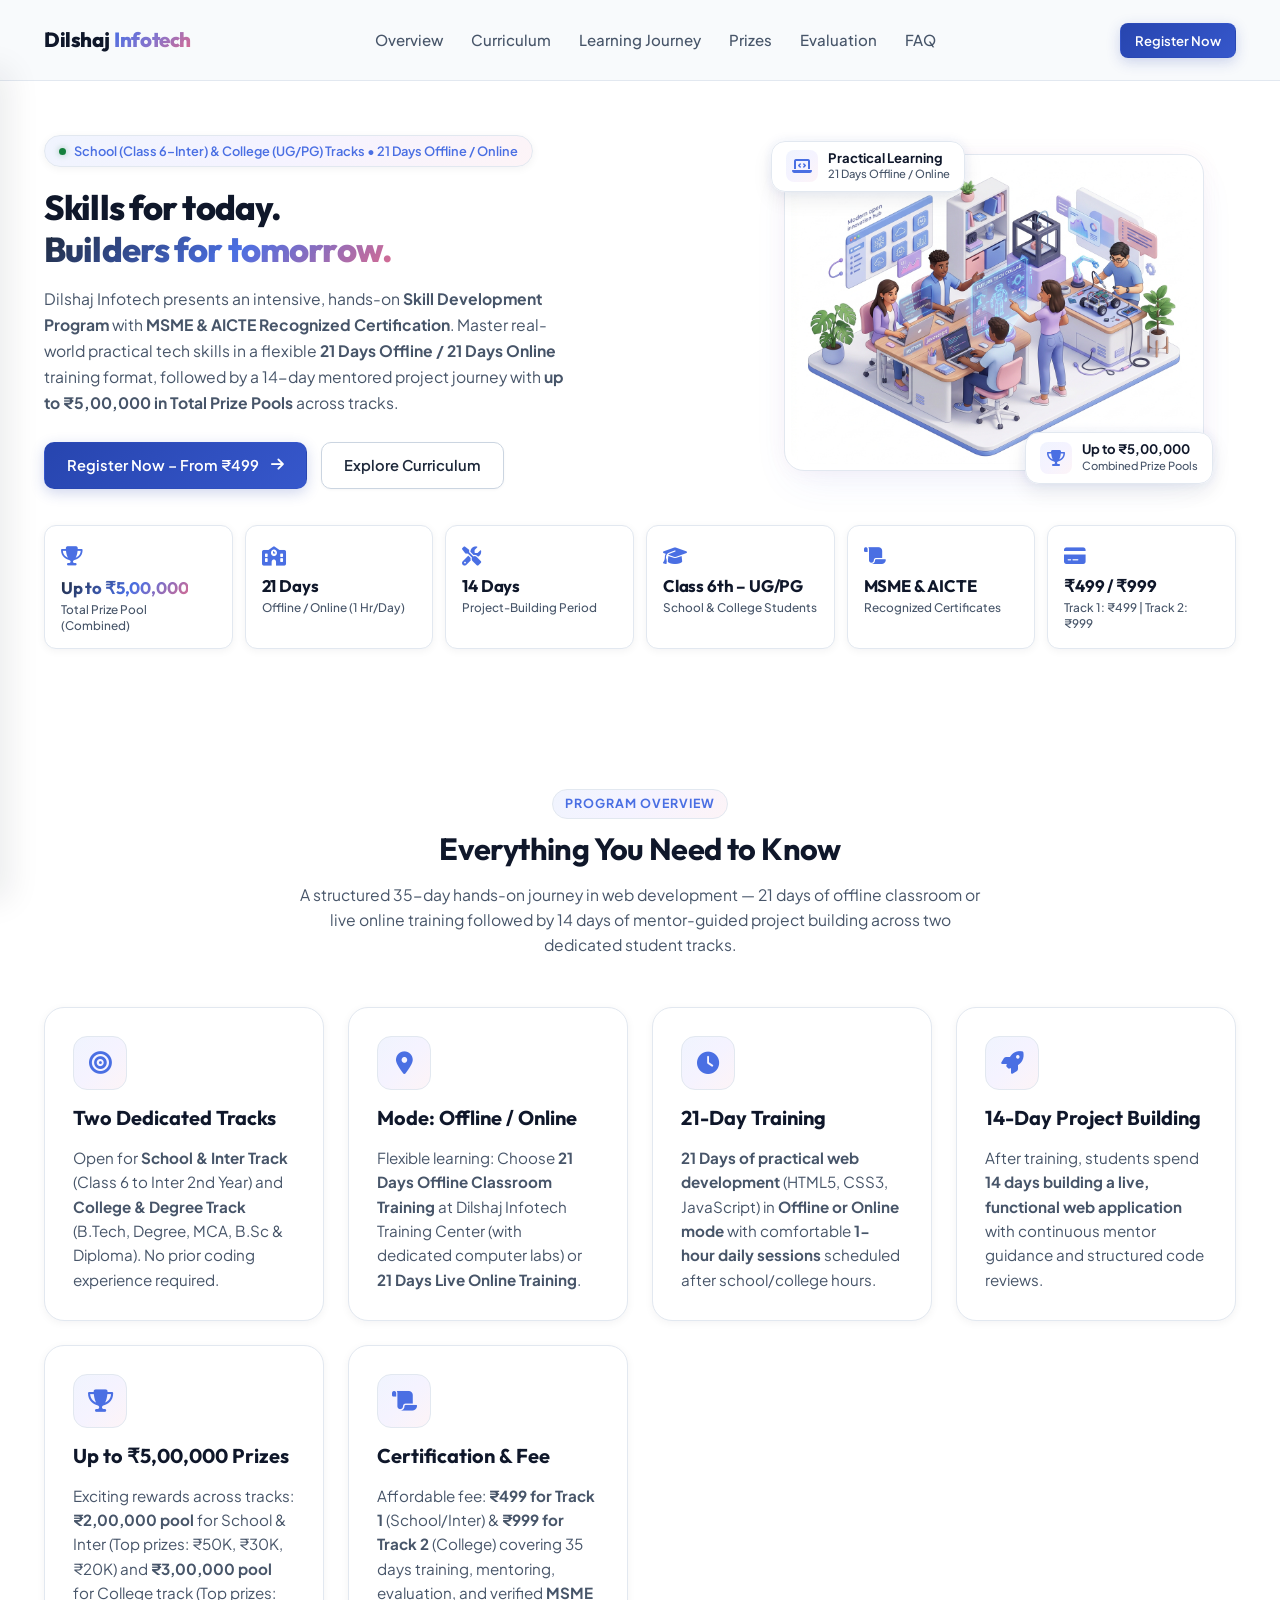
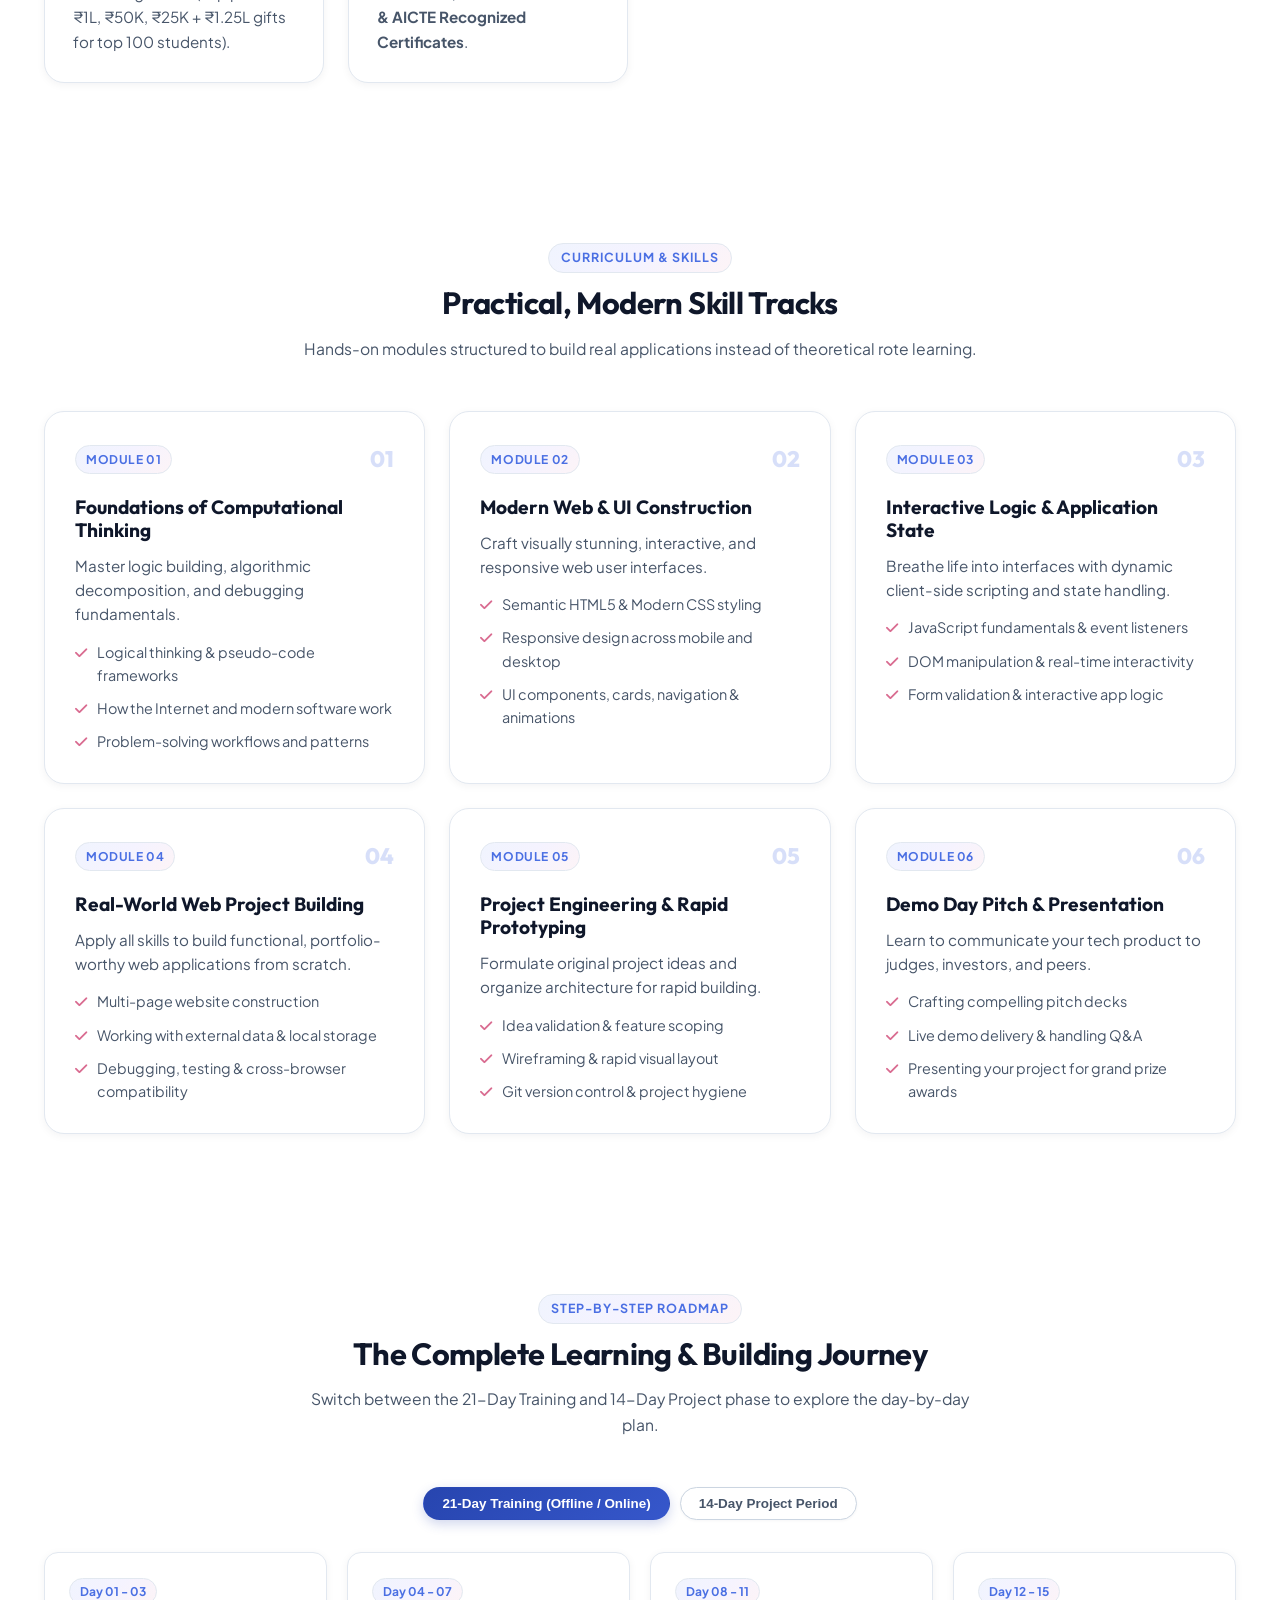
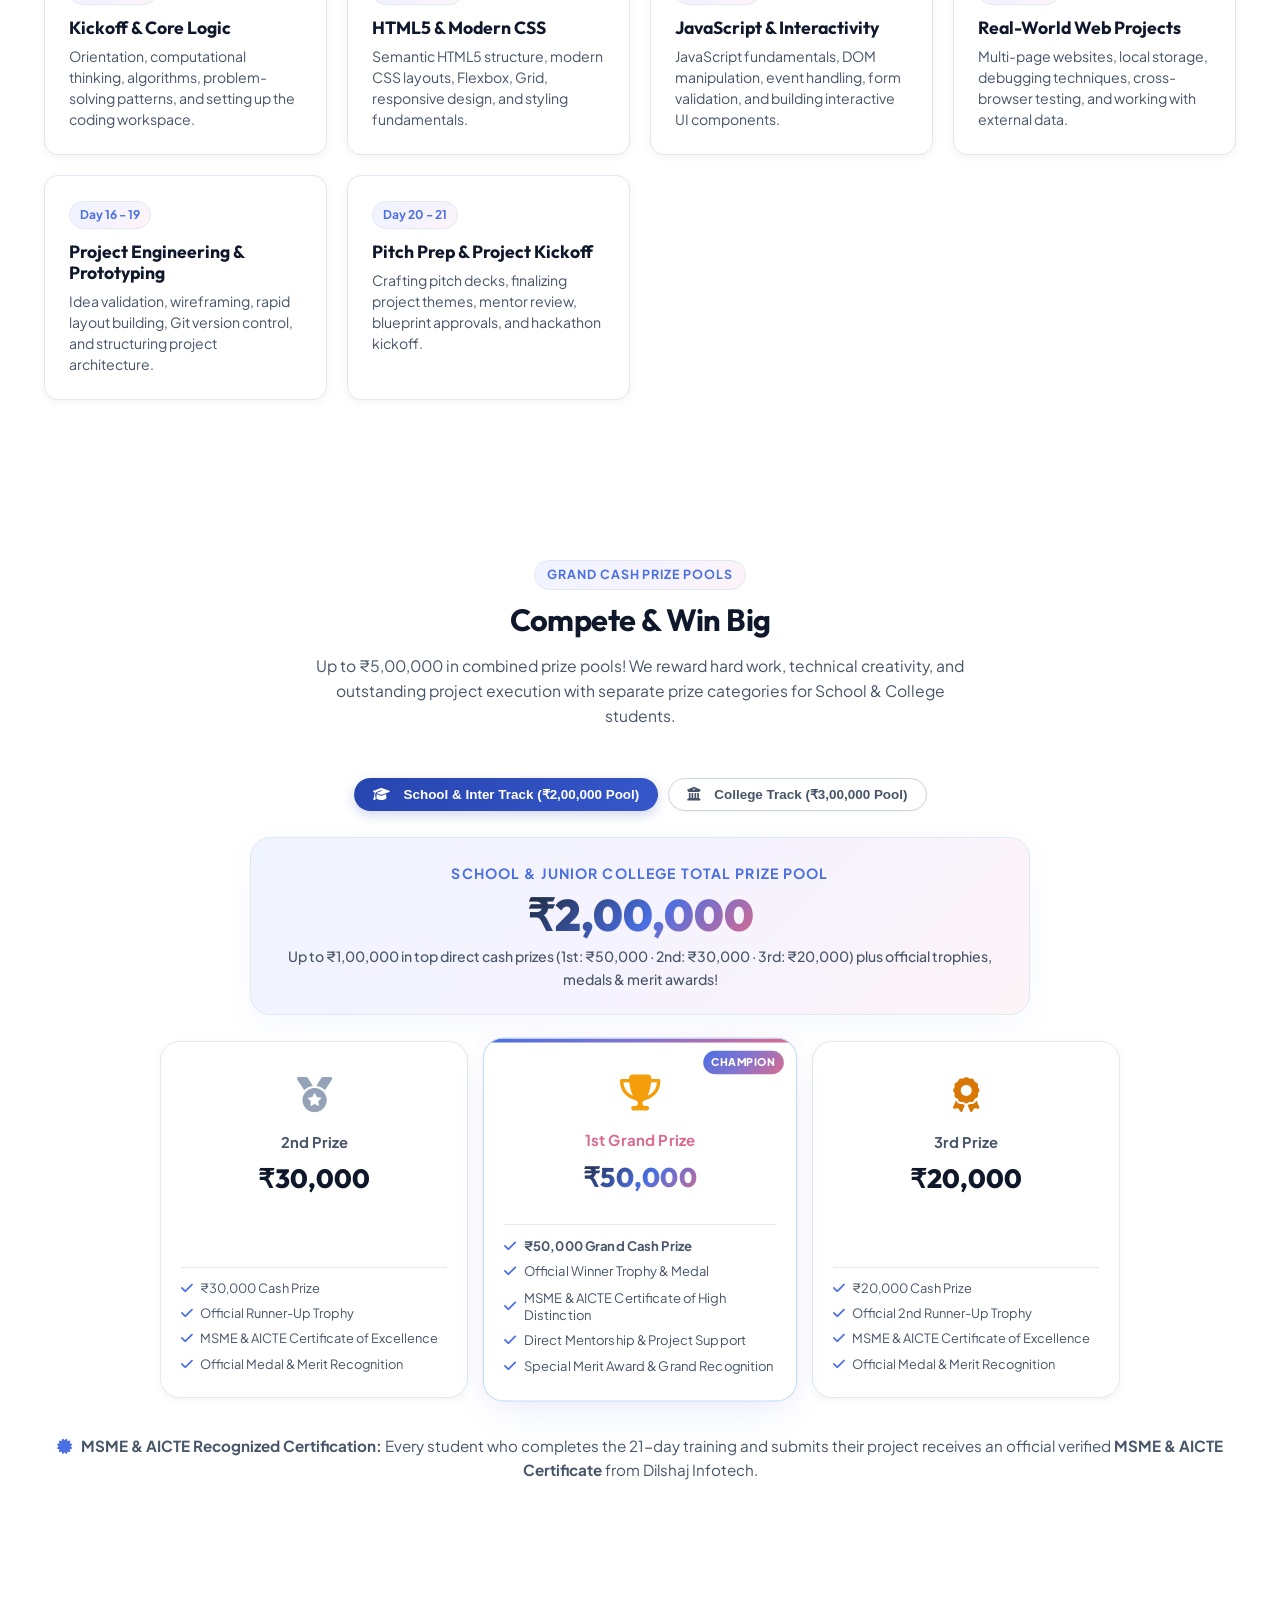
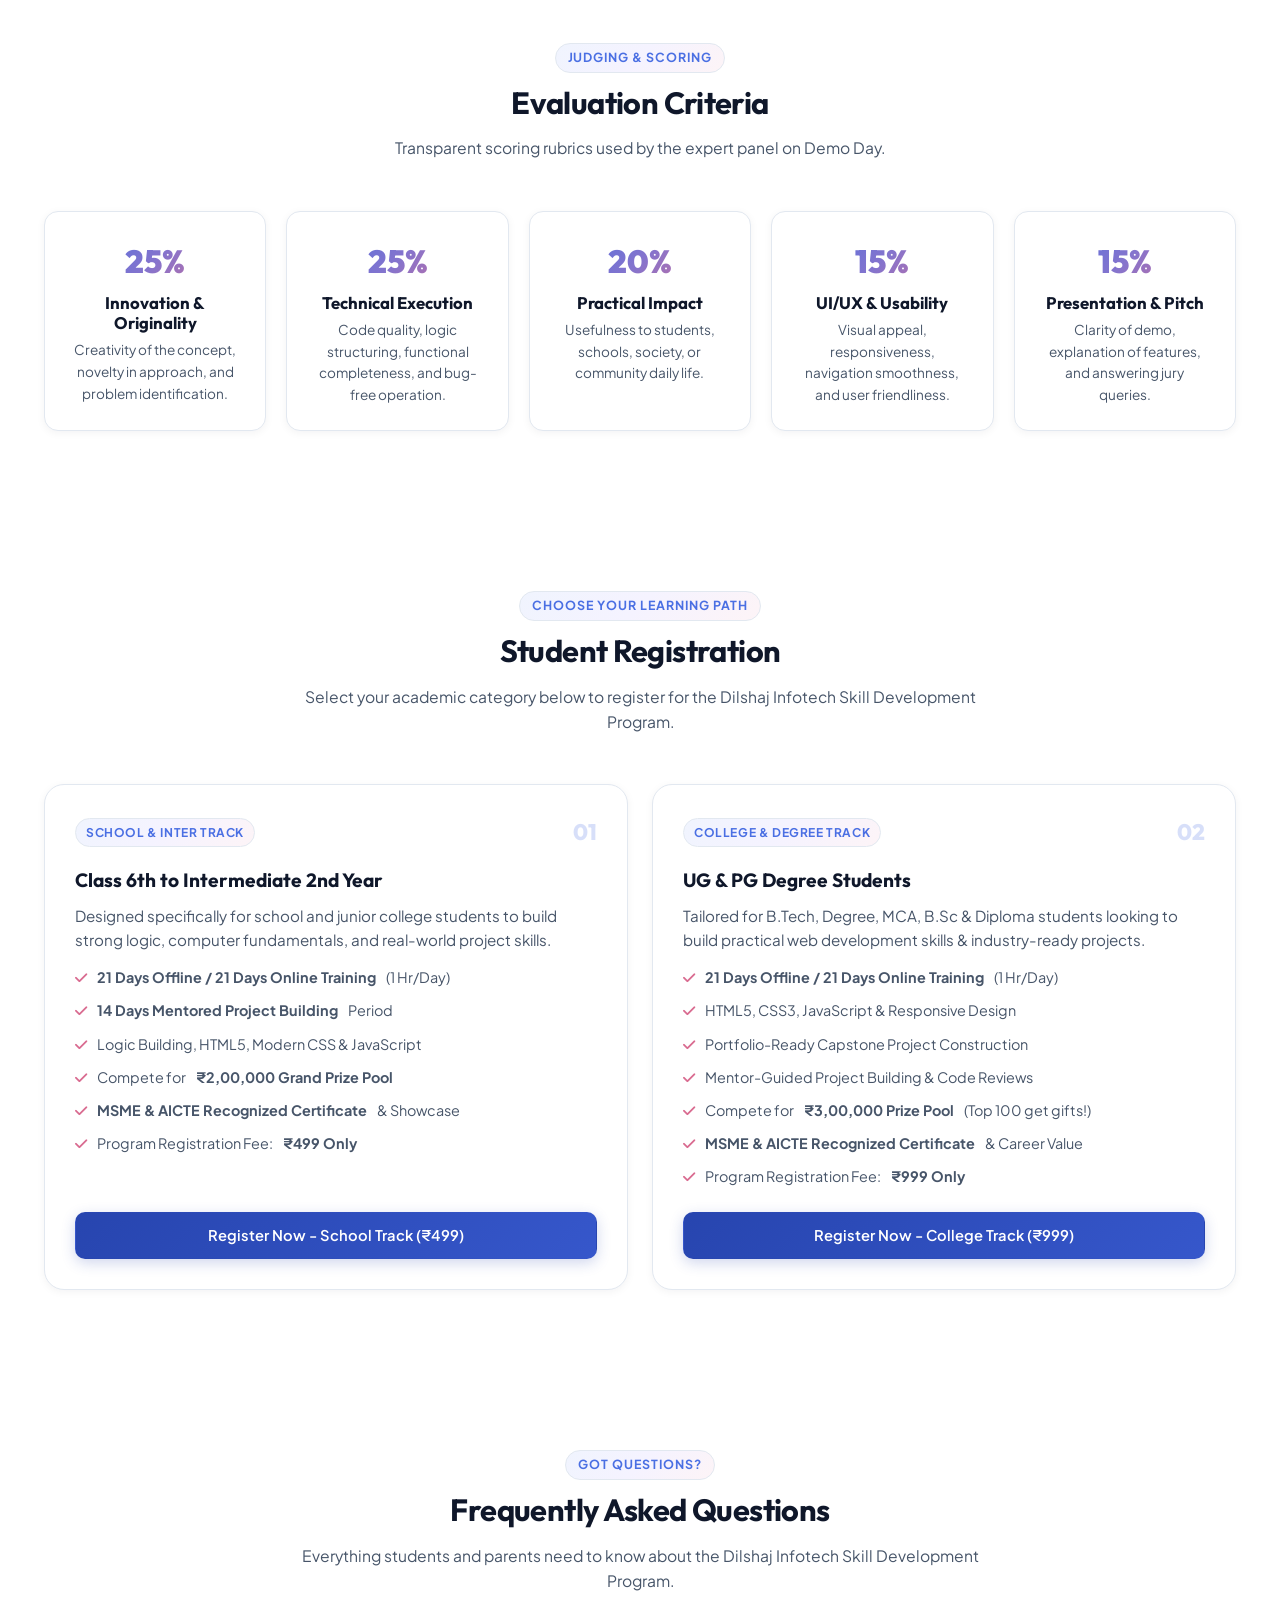
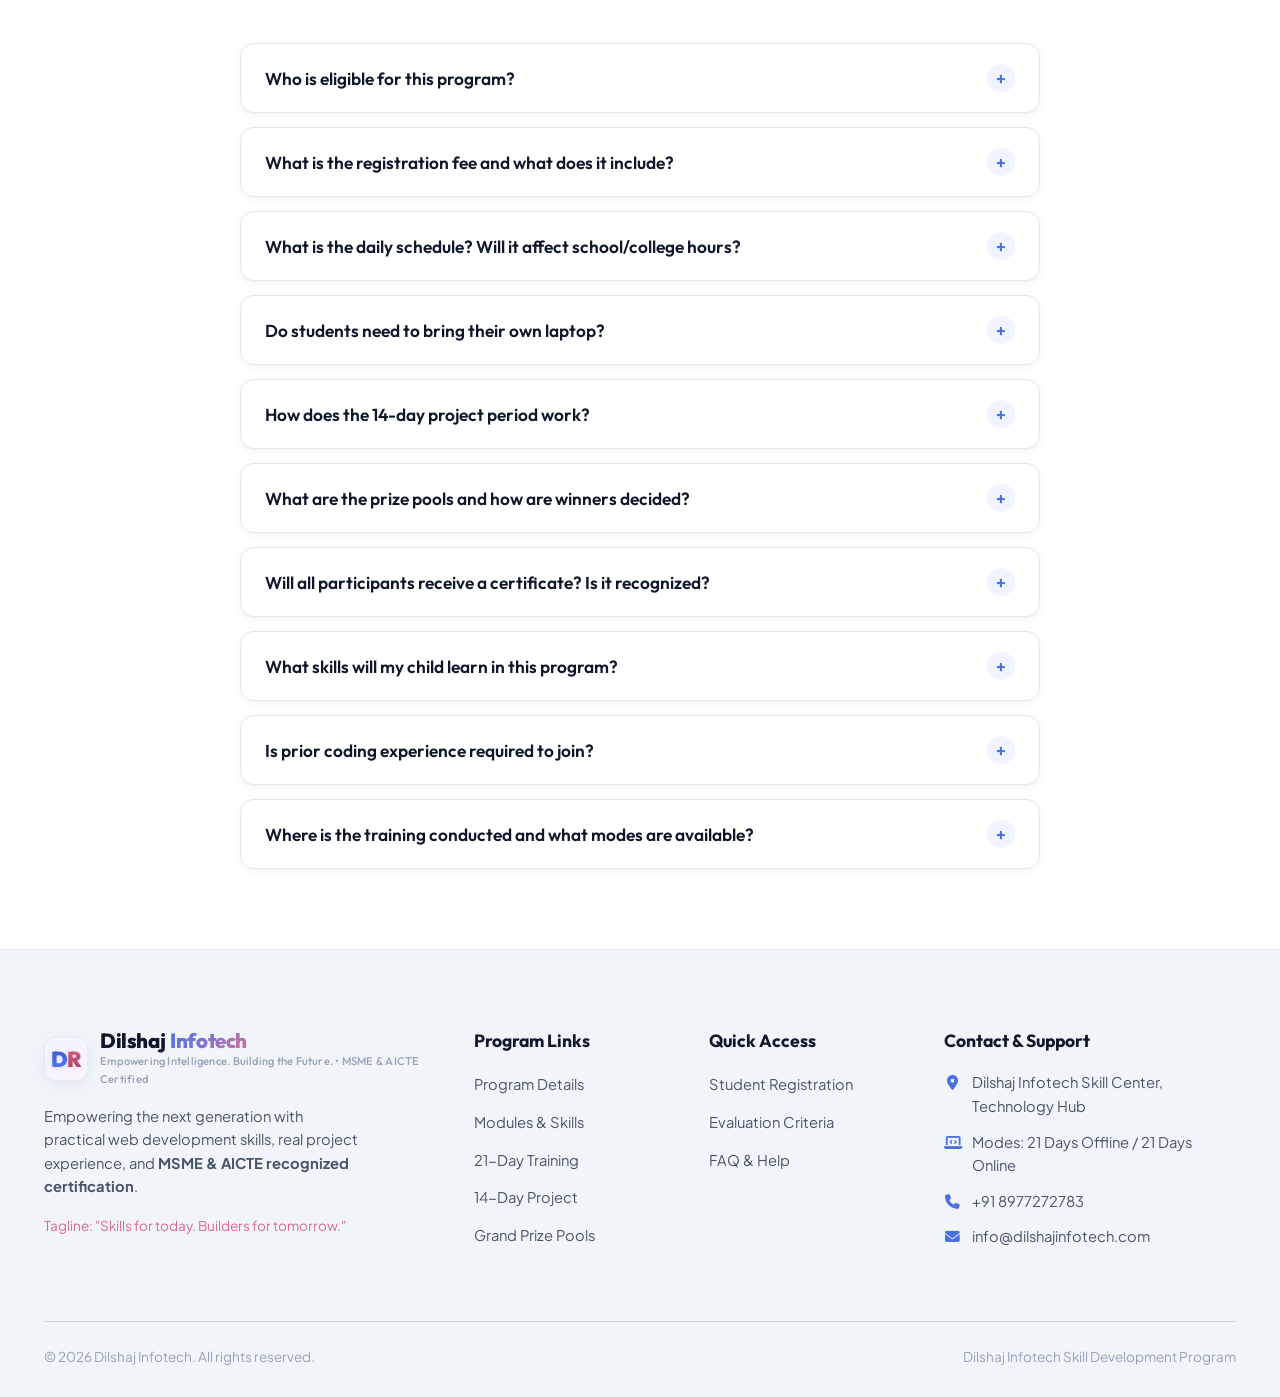
==== commit 646c9320: "feat: add core stylesheet, application logic, and page structure for skill development program" ====
--- a/index.html
+++ b/index.html
@@ -25,6 +25,7 @@
     href="data:image/svg+xml,<svg xmlns='http://www.w3.org/2000/svg' viewBox='0 0 100 100'><defs><linearGradient id='bg' x1='0%' y1='0%' x2='100%' y2='100%'><stop offset='0%' stop-color='%23ffd8e6'/><stop offset='100%' stop-color='%23faa2ca'/></linearGradient><linearGradient id='dGrad' x1='0%' y1='0%' x2='0%' y2='100%'><stop offset='0%' stop-color='%2300c0ff'/><stop offset='100%' stop-color='%230052cc'/></linearGradient><linearGradient id='rGrad' x1='0%' y1='0%' x2='0%' y2='100%'><stop offset='0%' stop-color='%23ff409f'/><stop offset='100%' stop-color='%23b8004f'/></linearGradient></defs><rect width='100' height='100' rx='24' fill='url(%23bg)'/><text x='33%' y='68%' font-size='52' font-weight='900' font-family='sans-serif' fill='url(%23dGrad)' text-anchor='middle'>D</text><text x='69%' y='68%' font-size='52' font-weight='900' font-family='sans-serif' fill='url(%23rGrad)' text-anchor='middle'>R</text></svg>">
 
   <!-- Stylesheets -->
+  <link rel="stylesheet" href="https://cdnjs.cloudflare.com/ajax/libs/font-awesome/6.5.1/css/all.min.css">
   <link rel="stylesheet" href="css/style.css">
 </head>
 
@@ -58,7 +59,7 @@
       </div>
 
       <button class="mobile-toggle" id="mobileToggle" aria-label="Toggle navigation menu" aria-expanded="false">
-        ☰
+        <i class="fa-solid fa-bars"></i>
       </button>
     </div>
 
@@ -91,13 +92,16 @@
             </h1>
 
             <p class="hero-subtitle">
-              Dilshaj Infotech presents an intensive, hands-on <strong>Skill Development Program</strong> with <strong>MSME & AICTE Recognized Certification</strong>. Master real-world practical tech skills in a flexible <strong>21 Days Offline / 21 Days Online</strong> training format, followed by a 14-day mentored project journey with <strong>up to ₹5,00,000 in Total Prize Pools</strong> across tracks.
+              Dilshaj Infotech presents an intensive, hands-on <strong>Skill Development Program</strong> with
+              <strong>MSME & AICTE Recognized Certification</strong>. Master real-world practical tech skills in a
+              flexible <strong>21 Days Offline / 21 Days Online</strong> training format, followed by a 14-day mentored
+              project journey with <strong>up to ₹5,00,000 in Total Prize Pools</strong> across tracks.
             </p>
 
             <div class="hero-cta-group">
               <a href="#register" class="btn btn-gold btn-lg pulse-glow" id="heroRegisterBtn">
                 <span>Register Now – From ₹499</span>
-                <span style="font-size: 1.2rem;">→</span>
+                <i class="fa-solid fa-arrow-right" style="margin-left: 4px;"></i>
               </a>
               <a href="#curriculum" class="btn btn-outline btn-lg" id="heroExploreBtn">
                 <span>Explore Curriculum</span>
@@ -111,7 +115,7 @@
                 class="hero-image" loading="eager" width="800" height="600">
 
               <div class="floating-badge badge-top-left">
-                <span class="fb-icon">⚡</span>
+                <span class="fb-icon"><i class="fa-solid fa-laptop-code"></i></span>
                 <div class="fb-text">
                   <strong>Practical Learning</strong>
                   <small>21 Days Offline / Online</small>
@@ -119,7 +123,7 @@
               </div>
 
               <div class="floating-badge badge-bottom-right">
-                <span class="fb-icon">🏆</span>
+                <span class="fb-icon"><i class="fa-solid fa-trophy"></i></span>
                 <div class="fb-text">
                   <strong>Up to ₹5,00,000</strong>
                   <small>Combined Prize Pools</small>
@@ -132,32 +136,32 @@
         <!-- Highlight Stat Cards -->
         <div class="hero-highlights-grid">
           <div class="hero-stat-card">
-            <span class="stat-icon">🏆</span>
+            <span class="stat-icon"><i class="fa-solid fa-trophy"></i></span><br>
             <div class="stat-value gold-gradient-text">Up to ₹5,00,000</div>
             <div class="stat-label">Total Prize Pool (Combined)</div>
           </div>
           <div class="hero-stat-card">
-            <span class="stat-icon">🏫</span>
+            <span class="stat-icon"><i class="fa-solid fa-school"></i></span>
             <div class="stat-value">21 Days</div>
             <div class="stat-label">Offline / Online (1 Hr/Day)</div>
           </div>
           <div class="hero-stat-card">
-            <span class="stat-icon">🛠️</span>
+            <span class="stat-icon"><i class="fa-solid fa-screwdriver-wrench"></i></span>
             <div class="stat-value">14 Days</div>
             <div class="stat-label">Project-Building Period</div>
           </div>
           <div class="hero-stat-card">
-            <span class="stat-icon">🎓</span>
+            <span class="stat-icon"><i class="fa-solid fa-graduation-cap"></i></span>
             <div class="stat-value">Class 6th – UG/PG</div>
             <div class="stat-label">School & College Students</div>
           </div>
           <div class="hero-stat-card">
-            <span class="stat-icon">📜</span>
+            <span class="stat-icon"><i class="fa-solid fa-scroll"></i></span>
             <div class="stat-value">MSME & AICTE</div>
             <div class="stat-label">Recognized Certificates</div>
           </div>
           <div class="hero-stat-card">
-            <span class="stat-icon">💳</span>
+            <span class="stat-icon"><i class="fa-solid fa-credit-card"></i></span>
             <div class="stat-value">₹499 / ₹999</div>
             <div class="stat-label">Track 1: ₹499 | Track 2: ₹999</div>
           </div>
@@ -171,44 +175,57 @@
         <div class="section-header">
           <span class="section-tag">Program Overview</span>
           <h2 class="section-title">Everything You Need to Know</h2>
-          <p class="section-desc">A structured 35-day hands-on journey in web development — 21 days of offline classroom or live online training followed by 14 days of mentor-guided project building across two dedicated student tracks.</p>
+          <p class="section-desc">A structured 35-day hands-on journey in web development — 21 days of offline classroom
+            or live online training followed by 14 days of mentor-guided project building across two dedicated student
+            tracks.</p>
         </div>
 
         <div class="overview-grid">
           <div class="overview-card">
-            <div class="card-icon-box">🎯</div>
+            <div class="card-icon-box"><i class="fa-solid fa-bullseye"></i></div>
             <h3 class="overview-title">Two Dedicated Tracks</h3>
-            <p class="overview-detail">Open for <strong>School & Inter Track</strong> (Class 6 to Inter 2nd Year) and <strong>College & Degree Track</strong> (B.Tech, Degree, MCA, B.Sc & Diploma). No prior coding experience required.</p>
+            <p class="overview-detail">Open for <strong>School & Inter Track</strong> (Class 6 to Inter 2nd Year) and
+              <strong>College & Degree Track</strong> (B.Tech, Degree, MCA, B.Sc & Diploma). No prior coding experience
+              required.</p>
           </div>
 
           <div class="overview-card">
-            <div class="card-icon-box cyan">📍</div>
+            <div class="card-icon-box cyan"><i class="fa-solid fa-location-dot"></i></div>
             <h3 class="overview-title">Mode: Offline / Online</h3>
-            <p class="overview-detail">Flexible learning: Choose <strong>21 Days Offline Classroom Training</strong> at Dilshaj Infotech Training Center (with dedicated computer labs) or <strong>21 Days Live Online Training</strong>.</p>
+            <p class="overview-detail">Flexible learning: Choose <strong>21 Days Offline Classroom Training</strong> at
+              Dilshaj Infotech Training Center (with dedicated computer labs) or <strong>21 Days Live Online
+                Training</strong>.</p>
           </div>
 
           <div class="overview-card">
-            <div class="card-icon-box emerald">⏱️</div>
+            <div class="card-icon-box emerald"><i class="fa-solid fa-clock"></i></div>
             <h3 class="overview-title">21-Day Training</h3>
-            <p class="overview-detail"><strong>21 Days of practical web development</strong> (HTML5, CSS3, JavaScript) in <strong>Offline or Online mode</strong> with comfortable <strong>1-hour daily sessions</strong> scheduled after school/college hours.</p>
+            <p class="overview-detail"><strong>21 Days of practical web development</strong> (HTML5, CSS3, JavaScript)
+              in <strong>Offline or Online mode</strong> with comfortable <strong>1-hour daily sessions</strong>
+              scheduled after school/college hours.</p>
           </div>
 
           <div class="overview-card">
-            <div class="card-icon-box gold">🚀</div>
+            <div class="card-icon-box gold"><i class="fa-solid fa-rocket"></i></div>
             <h3 class="overview-title">14-Day Project Building</h3>
-            <p class="overview-detail">After training, students spend <strong>14 days building a live, functional web application</strong> with continuous mentor guidance and structured code reviews.</p>
+            <p class="overview-detail">After training, students spend <strong>14 days building a live, functional web
+                application</strong> with continuous mentor guidance and structured code reviews.</p>
           </div>
 
           <div class="overview-card">
-            <div class="card-icon-box gold">🏆</div>
+            <div class="card-icon-box gold"><i class="fa-solid fa-trophy"></i></div>
             <h3 class="overview-title">Up to ₹5,00,000 Prizes</h3>
-            <p class="overview-detail">Exciting rewards across tracks: <strong>₹2,00,000 pool</strong> for School & Inter (Top prizes: ₹50K, ₹30K, ₹20K) and <strong>₹3,00,000 pool</strong> for College track (Top prizes: ₹1L, ₹50K, ₹25K + ₹1.25L gifts for top 100 students).</p>
+            <p class="overview-detail">Exciting rewards across tracks: <strong>₹2,00,000 pool</strong> for School &
+              Inter (Top prizes: ₹50K, ₹30K, ₹20K) and <strong>₹3,00,000 pool</strong> for College track (Top prizes:
+              ₹1L, ₹50K, ₹25K + ₹1.25L gifts for top 100 students).</p>
           </div>
 
           <div class="overview-card">
-            <div class="card-icon-box emerald">📜</div>
+            <div class="card-icon-box emerald"><i class="fa-solid fa-scroll"></i></div>
             <h3 class="overview-title">Certification & Fee</h3>
-            <p class="overview-detail">Affordable fee: <strong>₹499 for Track 1</strong> (School/Inter) & <strong>₹999 for Track 2</strong> (College) covering 35 days training, mentoring, evaluation, and verified <strong>MSME & AICTE Recognized Certificates</strong>.</p>
+            <p class="overview-detail">Affordable fee: <strong>₹499 for Track 1</strong> (School/Inter) & <strong>₹999
+                for Track 2</strong> (College) covering 35 days training, mentoring, evaluation, and verified
+              <strong>MSME & AICTE Recognized Certificates</strong>.</p>
           </div>
         </div>
       </div>
@@ -233,9 +250,9 @@
             <h3 class="module-title">Foundations of Computational Thinking</h3>
             <p class="overview-detail">Master logic building, algorithmic decomposition, and debugging fundamentals.</p>
             <ul class="module-list">
-              <li><span class="check">✓</span> Logical thinking & pseudo-code frameworks</li>
-              <li><span class="check">✓</span> How the Internet and modern software work</li>
-              <li><span class="check">✓</span> Problem-solving workflows and patterns</li>
+              <li><span class="check"><i class="fa-solid fa-check"></i></span> Logical thinking & pseudo-code frameworks</li>
+              <li><span class="check"><i class="fa-solid fa-check"></i></span> How the Internet and modern software work</li>
+              <li><span class="check"><i class="fa-solid fa-check"></i></span> Problem-solving workflows and patterns</li>
             </ul>
           </div>
 
@@ -247,9 +264,9 @@
             <h3 class="module-title">Modern Web & UI Construction</h3>
             <p class="overview-detail">Craft visually stunning, interactive, and responsive web user interfaces.</p>
             <ul class="module-list">
-              <li><span class="check">✓</span> Semantic HTML5 & Modern CSS styling</li>
-              <li><span class="check">✓</span> Responsive design across mobile and desktop</li>
-              <li><span class="check">✓</span> UI components, cards, navigation & animations</li>
+              <li><span class="check"><i class="fa-solid fa-check"></i></span> Semantic HTML5 & Modern CSS styling</li>
+              <li><span class="check"><i class="fa-solid fa-check"></i></span> Responsive design across mobile and desktop</li>
+              <li><span class="check"><i class="fa-solid fa-check"></i></span> UI components, cards, navigation & animations</li>
             </ul>
           </div>
 
@@ -262,9 +279,9 @@
             <p class="overview-detail">Breathe life into interfaces with dynamic client-side scripting and state
               handling.</p>
             <ul class="module-list">
-              <li><span class="check">✓</span> JavaScript fundamentals & event listeners</li>
-              <li><span class="check">✓</span> DOM manipulation & real-time interactivity</li>
-              <li><span class="check">✓</span> Form validation & interactive app logic</li>
+              <li><span class="check"><i class="fa-solid fa-check"></i></span> JavaScript fundamentals & event listeners</li>
+              <li><span class="check"><i class="fa-solid fa-check"></i></span> DOM manipulation & real-time interactivity</li>
+              <li><span class="check"><i class="fa-solid fa-check"></i></span> Form validation & interactive app logic</li>
             </ul>
           </div>
 
@@ -274,11 +291,12 @@
               <span class="module-num">04</span>
             </div>
             <h3 class="module-title">Real-World Web Project Building</h3>
-            <p class="overview-detail">Apply all skills to build functional, portfolio-worthy web applications from scratch.</p>
+            <p class="overview-detail">Apply all skills to build functional, portfolio-worthy web applications from
+              scratch.</p>
             <ul class="module-list">
-              <li><span class="check">✓</span> Multi-page website construction</li>
-              <li><span class="check">✓</span> Working with external data & local storage</li>
-              <li><span class="check">✓</span> Debugging, testing & cross-browser compatibility</li>
+              <li><span class="check"><i class="fa-solid fa-check"></i></span> Multi-page website construction</li>
+              <li><span class="check"><i class="fa-solid fa-check"></i></span> Working with external data & local storage</li>
+              <li><span class="check"><i class="fa-solid fa-check"></i></span> Debugging, testing & cross-browser compatibility</li>
             </ul>
           </div>
 
@@ -291,9 +309,9 @@
             <p class="overview-detail">Formulate original project ideas and organize architecture for rapid building.
             </p>
             <ul class="module-list">
-              <li><span class="check">✓</span> Idea validation & feature scoping</li>
-              <li><span class="check">✓</span> Wireframing & rapid visual layout</li>
-              <li><span class="check">✓</span> Git version control & project hygiene</li>
+              <li><span class="check"><i class="fa-solid fa-check"></i></span> Idea validation & feature scoping</li>
+              <li><span class="check"><i class="fa-solid fa-check"></i></span> Wireframing & rapid visual layout</li>
+              <li><span class="check"><i class="fa-solid fa-check"></i></span> Git version control & project hygiene</li>
             </ul>
           </div>
 
@@ -305,9 +323,9 @@
             <h3 class="module-title">Demo Day Pitch & Presentation</h3>
             <p class="overview-detail">Learn to communicate your tech product to judges, investors, and peers.</p>
             <ul class="module-list">
-              <li><span class="check">✓</span> Crafting compelling pitch decks</li>
-              <li><span class="check">✓</span> Live demo delivery & handling Q&A</li>
-              <li><span class="check">✓</span> Presenting your project for grand prize awards</li>
+              <li><span class="check"><i class="fa-solid fa-check"></i></span> Crafting compelling pitch decks</li>
+              <li><span class="check"><i class="fa-solid fa-check"></i></span> Live demo delivery & handling Q&A</li>
+              <li><span class="check"><i class="fa-solid fa-check"></i></span> Presenting your project for grand prize awards</li>
             </ul>
           </div>
         </div>
@@ -325,7 +343,8 @@
         </div>
 
         <div class="timeline-tabs">
-          <button class="tab-btn active" data-target="trainingJourney" id="tabTraining">21-Day Training (Offline / Online)</button>
+          <button class="tab-btn active" data-target="trainingJourney" id="tabTraining">21-Day Training (Offline /
+            Online)</button>
           <button class="tab-btn" data-target="projectJourney" id="tabProject">14-Day Project Period</button>
         </div>
 
@@ -335,32 +354,38 @@
             <div class="timeline-card">
               <span class="timeline-day-pill">Day 01 - 03</span>
               <h4>Kickoff & Core Logic</h4>
-              <p>Orientation, computational thinking, algorithms, problem-solving patterns, and setting up the coding workspace.</p>
+              <p>Orientation, computational thinking, algorithms, problem-solving patterns, and setting up the coding
+                workspace.</p>
             </div>
             <div class="timeline-card">
               <span class="timeline-day-pill">Day 04 - 07</span>
               <h4>HTML5 & Modern CSS</h4>
-              <p>Semantic HTML5 structure, modern CSS layouts, Flexbox, Grid, responsive design, and styling fundamentals.</p>
+              <p>Semantic HTML5 structure, modern CSS layouts, Flexbox, Grid, responsive design, and styling
+                fundamentals.</p>
             </div>
             <div class="timeline-card">
               <span class="timeline-day-pill">Day 08 - 11</span>
               <h4>JavaScript & Interactivity</h4>
-              <p>JavaScript fundamentals, DOM manipulation, event handling, form validation, and building interactive UI components.</p>
+              <p>JavaScript fundamentals, DOM manipulation, event handling, form validation, and building interactive UI
+                components.</p>
             </div>
             <div class="timeline-card">
               <span class="timeline-day-pill">Day 12 - 15</span>
               <h4>Real-World Web Projects</h4>
-              <p>Multi-page websites, local storage, debugging techniques, cross-browser testing, and working with external data.</p>
+              <p>Multi-page websites, local storage, debugging techniques, cross-browser testing, and working with
+                external data.</p>
             </div>
             <div class="timeline-card">
               <span class="timeline-day-pill">Day 16 - 19</span>
               <h4>Project Engineering & Prototyping</h4>
-              <p>Idea validation, wireframing, rapid layout building, Git version control, and structuring project architecture.</p>
+              <p>Idea validation, wireframing, rapid layout building, Git version control, and structuring project
+                architecture.</p>
             </div>
             <div class="timeline-card">
               <span class="timeline-day-pill">Day 20 - 21</span>
               <h4>Pitch Prep & Project Kickoff</h4>
-              <p>Crafting pitch decks, finalizing project themes, mentor review, blueprint approvals, and hackathon kickoff.</p>
+              <p>Crafting pitch decks, finalizing project themes, mentor review, blueprint approvals, and hackathon
+                kickoff.</p>
             </div>
           </div>
         </div>
@@ -392,7 +417,8 @@
               <span class="timeline-day-pill"
                 style="background: var(--highlight-brown-tint); color: var(--highlight-brown-dark);">Day 14</span>
               <h4>Grand Evaluation & Awards</h4>
-              <p>Live demo presentation before the jury, announcing winners, and awarding up to ₹5,00,000 in prize pools & awards!</p>
+              <p>Live demo presentation before the jury, announcing winners, and awarding up to ₹5,00,000 in prize pools
+                & awards!</p>
             </div>
           </div>
         </div>
@@ -405,16 +431,17 @@
         <div class="section-header">
           <span class="section-tag">Grand Cash Prize Pools</span>
           <h2 class="section-title">Compete & Win Big</h2>
-          <p class="section-desc">Up to ₹5,00,000 in combined prize pools! We reward hard work, technical creativity, and outstanding project execution with separate prize categories for School & College students.</p>
+          <p class="section-desc">Up to ₹5,00,000 in combined prize pools! We reward hard work, technical creativity,
+            and outstanding project execution with separate prize categories for School & College students.</p>
         </div>
 
         <!-- Prize Category Tabs -->
         <div class="prize-tabs">
           <button class="prize-tab-btn active" data-prize-target="prize-school">
-            🎒 School & Inter Track (₹2,00,000 Pool)
+            <i class="fa-solid fa-graduation-cap" style="margin-right: 6px;"></i> School & Inter Track (₹2,00,000 Pool)
           </button>
           <button class="prize-tab-btn" data-prize-target="prize-college">
-            🎓 College Track (₹3,00,000 Pool)
+            <i class="fa-solid fa-building-columns" style="margin-right: 6px;"></i> College Track (₹3,00,000 Pool)
           </button>
         </div>
 
@@ -423,22 +450,24 @@
           <div class="prize-banner">
             <div class="prize-banner-title">School & Junior College Total Prize Pool</div>
             <div class="prize-banner-amount gold-gradient-text">₹2,00,000</div>
-            <p style="margin-top: 6px; color: #cbd5e1; font-weight: 500; font-size: 0.88rem;">Up to ₹1,00,000 in top direct cash prizes (1st: ₹50,000 · 2nd: ₹30,000 · 3rd: ₹20,000) plus official trophies, medals & merit awards!</p>
+            <p style="margin-top: 6px; color: #cbd5e1; font-weight: 500; font-size: 0.88rem;">Up to ₹1,00,000 in top
+              direct cash prizes (1st: ₹50,000 · 2nd: ₹30,000 · 3rd: ₹20,000) plus official trophies, medals & merit
+              awards!</p>
           </div>
 
           <div class="prizes-grid">
             <!-- 2nd Prize -->
             <div class="prize-card">
               <div>
-                <span class="prize-trophy">🥈</span>
+                <span class="prize-trophy silver-trophy"><i class="fa-solid fa-medal"></i></span>
                 <div class="prize-rank">2nd Prize</div>
                 <div class="prize-amount">₹30,000</div>
               </div>
               <ul class="prize-perks">
-                <li><span>✓</span> ₹30,000 Cash Prize</li>
-                <li><span>✓</span> Official Runner-Up Trophy</li>
-                <li><span>✓</span> MSME & AICTE Certificate of Excellence</li>
-                <li><span>✓</span> Official Medal & Merit Recognition</li>
+                <li><span><i class="fa-solid fa-check"></i></span> ₹30,000 Cash Prize</li>
+                <li><span><i class="fa-solid fa-check"></i></span> Official Runner-Up Trophy</li>
+                <li><span><i class="fa-solid fa-check"></i></span> MSME & AICTE Certificate of Excellence</li>
+                <li><span><i class="fa-solid fa-check"></i></span> Official Medal & Merit Recognition</li>
               </ul>
             </div>
 
@@ -446,31 +475,31 @@
             <div class="prize-card winner">
               <span class="prize-badge">CHAMPION</span>
               <div>
-                <span class="prize-trophy">🏆</span>
+                <span class="prize-trophy gold-trophy"><i class="fa-solid fa-trophy"></i></span>
                 <div class="prize-rank" style="color: var(--accent-gold);">1st Grand Prize</div>
                 <div class="prize-amount gold-gradient-text">₹50,000</div>
               </div>
               <ul class="prize-perks">
-                <li><span>✓</span> <strong>₹50,000 Grand Cash Prize</strong></li>
-                <li><span>✓</span> Official Winner Trophy & Medal</li>
-                <li><span>✓</span> MSME & AICTE Certificate of High Distinction</li>
-                <li><span>✓</span> Direct Mentorship & Project Support</li>
-                <li><span>✓</span> Special Merit Award & Grand Recognition</li>
+                <li><span><i class="fa-solid fa-check"></i></span> <strong>₹50,000 Grand Cash Prize</strong></li>
+                <li><span><i class="fa-solid fa-check"></i></span> Official Winner Trophy & Medal</li>
+                <li><span><i class="fa-solid fa-check"></i></span> MSME & AICTE Certificate of High Distinction</li>
+                <li><span><i class="fa-solid fa-check"></i></span> Direct Mentorship & Project Support</li>
+                <li><span><i class="fa-solid fa-check"></i></span> Special Merit Award & Grand Recognition</li>
               </ul>
             </div>
 
             <!-- 3rd Prize -->
             <div class="prize-card">
               <div>
-                <span class="prize-trophy">🥉</span>
+                <span class="prize-trophy bronze-trophy"><i class="fa-solid fa-award"></i></span>
                 <div class="prize-rank">3rd Prize</div>
                 <div class="prize-amount">₹20,000</div>
               </div>
               <ul class="prize-perks">
-                <li><span>✓</span> ₹20,000 Cash Prize</li>
-                <li><span>✓</span> Official 2nd Runner-Up Trophy</li>
-                <li><span>✓</span> MSME & AICTE Certificate of Excellence</li>
-                <li><span>✓</span> Official Medal & Merit Recognition</li>
+                <li><span><i class="fa-solid fa-check"></i></span> ₹20,000 Cash Prize</li>
+                <li><span><i class="fa-solid fa-check"></i></span> Official 2nd Runner-Up Trophy</li>
+                <li><span><i class="fa-solid fa-check"></i></span> MSME & AICTE Certificate of Excellence</li>
+                <li><span><i class="fa-solid fa-check"></i></span> Official Medal & Merit Recognition</li>
               </ul>
             </div>
           </div>
@@ -481,22 +510,24 @@
           <div class="prize-banner">
             <div class="prize-banner-title">College & Degree Total Prize Pool</div>
             <div class="prize-banner-amount gold-gradient-text">₹3,00,000</div>
-            <p style="margin-top: 6px; color: #cbd5e1; font-weight: 500; font-size: 0.88rem;">₹1,75,000 in top direct cash prizes (1st: ₹1,00,000 · 2nd: ₹50,000 · 3rd: ₹25,000) + ₹1,25,000 worth gifts for the top 100 students!</p>
+            <p style="margin-top: 6px; color: #cbd5e1; font-weight: 500; font-size: 0.88rem;">₹1,75,000 in top direct
+              cash prizes (1st: ₹1,00,000 · 2nd: ₹50,000 · 3rd: ₹25,000) + ₹1,25,000 worth gifts for the top 100
+              students!</p>
           </div>
 
           <div class="prizes-grid">
             <!-- 2nd Prize -->
             <div class="prize-card">
               <div>
-                <span class="prize-trophy">🥈</span>
+                <span class="prize-trophy silver-trophy"><i class="fa-solid fa-medal"></i></span>
                 <div class="prize-rank">2nd Prize</div>
                 <div class="prize-amount">₹50,000</div>
               </div>
               <ul class="prize-perks">
-                <li><span>✓</span> ₹50,000 Cash Prize</li>
-                <li><span>✓</span> Official Runner-Up Trophy</li>
-                <li><span>✓</span> MSME & AICTE Certificate of Excellence</li>
-                <li><span>✓</span> Official Medal & Merit Recognition</li>
+                <li><span><i class="fa-solid fa-check"></i></span> ₹50,000 Cash Prize</li>
+                <li><span><i class="fa-solid fa-check"></i></span> Official Runner-Up Trophy</li>
+                <li><span><i class="fa-solid fa-check"></i></span> MSME & AICTE Certificate of Excellence</li>
+                <li><span><i class="fa-solid fa-check"></i></span> Official Medal & Merit Recognition</li>
               </ul>
             </div>
 
@@ -504,48 +535,54 @@
             <div class="prize-card winner">
               <span class="prize-badge">CHAMPION</span>
               <div>
-                <span class="prize-trophy">🏆</span>
+                <span class="prize-trophy gold-trophy"><i class="fa-solid fa-trophy"></i></span>
                 <div class="prize-rank" style="color: var(--accent-gold);">1st Grand Prize</div>
                 <div class="prize-amount gold-gradient-text">₹1,00,000</div>
               </div>
               <ul class="prize-perks">
-                <li><span>✓</span> <strong>₹1,00,000 Grand Cash Prize</strong></li>
-                <li><span>✓</span> Official Winner Trophy & Medal</li>
-                <li><span>✓</span> MSME & AICTE Certificate of High Distinction</li>
-                <li><span>✓</span> Direct Mentorship & Internship Opportunities</li>
-                <li><span>✓</span> Special Merit Award & Grand Recognition</li>
+                <li><span><i class="fa-solid fa-check"></i></span> <strong>₹1,00,000 Grand Cash Prize</strong></li>
+                <li><span><i class="fa-solid fa-check"></i></span> Official Winner Trophy & Medal</li>
+                <li><span><i class="fa-solid fa-check"></i></span> MSME & AICTE Certificate of High Distinction</li>
+                <li><span><i class="fa-solid fa-check"></i></span> Direct Mentorship & Internship Opportunities</li>
+                <li><span><i class="fa-solid fa-check"></i></span> Special Merit Award & Grand Recognition</li>
               </ul>
             </div>
 
             <!-- 3rd Prize -->
             <div class="prize-card">
               <div>
-                <span class="prize-trophy">🥉</span>
+                <span class="prize-trophy bronze-trophy"><i class="fa-solid fa-award"></i></span>
                 <div class="prize-rank">3rd Prize</div>
                 <div class="prize-amount">₹25,000</div>
               </div>
               <ul class="prize-perks">
-                <li><span>✓</span> <strong>₹25,000 Cash Prize</strong></li>
-                <li><span>✓</span> Official 2nd Runner-Up Trophy</li>
-                <li><span>✓</span> MSME & AICTE Certificate of Excellence</li>
-                <li><span>✓</span> Official Medal & Merit Recognition</li>
+                <li><span><i class="fa-solid fa-check"></i></span> <strong>₹25,000 Cash Prize</strong></li>
+                <li><span><i class="fa-solid fa-check"></i></span> Official 2nd Runner-Up Trophy</li>
+                <li><span><i class="fa-solid fa-check"></i></span> MSME & AICTE Certificate of Excellence</li>
+                <li><span><i class="fa-solid fa-check"></i></span> Official Medal & Merit Recognition</li>
               </ul>
             </div>
           </div>
 
           <!-- Top 100 Students Perk Box -->
-          <div style="margin-top: 24px; background: rgba(74, 111, 227, 0.05); border: 1px solid rgba(74, 111, 227, 0.2); border-radius: var(--radius-md); padding: 20px 24px; display: flex; align-items: center; gap: 16px; justify-content: center; text-align: center; flex-wrap: wrap;">
-            <span style="font-size: 2rem;">🎁</span>
+          <div
+            style="margin-top: 24px; background: rgba(74, 111, 227, 0.05); border: 1px solid rgba(74, 111, 227, 0.2); border-radius: var(--radius-md); padding: 20px 24px; display: flex; align-items: center; gap: 16px; justify-content: center; text-align: center; flex-wrap: wrap;">
+            <span style="font-size: 2rem; color: var(--primary);"><i class="fa-solid fa-gift"></i></span>
             <div>
-              <strong style="color: var(--text-heading); font-size: 1.05rem;">₹1,25,000 Worth Gifts for Top 100 Students</strong>
-              <p style="margin-top: 4px; font-size: 0.92rem; color: var(--text-muted);">In addition to the top 3 cash awards totaling ₹1,75,000, the remaining <strong>₹1.25 Lakh worth gifts</strong> (tech accessories, electronics & rewards) will be awarded to the <strong>Top 100 students</strong> in the College Track!</p>
+              <strong style="color: var(--text-heading); font-size: 1.05rem;">₹1,25,000 Worth Gifts for Top 100
+                Students</strong>
+              <p style="margin-top: 4px; font-size: 0.92rem; color: var(--text-muted);">In addition to the top 3 cash
+                awards totaling ₹1,75,000, the remaining <strong>₹1.25 Lakh worth gifts</strong> (tech accessories,
+                electronics & rewards) will be awarded to the <strong>Top 100 students</strong> in the College Track!
+              </p>
             </div>
           </div>
         </div>
 
         <div style="text-align: center; margin-top: 36px;">
           <p style="font-size: 0.95rem; color: var(--text-muted);">
-            📜 <strong>MSME & AICTE Recognized Certification:</strong> Every student who completes the 21-day training and submits
+            <i class="fa-solid fa-certificate" style="color: var(--primary); margin-right: 6px;"></i> <strong>MSME & AICTE Recognized Certification:</strong> Every student who completes the 21-day training
+            and submits
             their project receives an official verified <strong>MSME & AICTE Certificate</strong> from Dilshaj Infotech.
           </p>
         </div>
@@ -613,12 +650,13 @@
               logic, computer fundamentals, and real-world project skills.</p>
 
             <ul class="module-list">
-              <li><span class="check">✓</span> <strong>21 Days Offline / 21 Days Online Training</strong> (1 Hr/Day)</li>
-              <li><span class="check">✓</span> <strong>14 Days Mentored Project Building</strong> Period</li>
-              <li><span class="check">✓</span> Logic Building, HTML5, Modern CSS & JavaScript</li>
-              <li><span class="check">✓</span> Compete for <strong>₹2,00,000 Grand Prize Pool</strong></li>
-              <li><span class="check">✓</span> <strong>MSME & AICTE Recognized Certificate</strong> & Showcase</li>
-              <li><span class="check">✓</span> Program Registration Fee: <strong>₹499 Only</strong></li>
+              <li><span class="check"><i class="fa-solid fa-check"></i></span> <strong>21 Days Offline / 21 Days Online Training</strong> (1 Hr/Day)
+              </li>
+              <li><span class="check"><i class="fa-solid fa-check"></i></span> <strong>14 Days Mentored Project Building</strong> Period</li>
+              <li><span class="check"><i class="fa-solid fa-check"></i></span> Logic Building, HTML5, Modern CSS & JavaScript</li>
+              <li><span class="check"><i class="fa-solid fa-check"></i></span> Compete for <strong>₹2,00,000 Grand Prize Pool</strong></li>
+              <li><span class="check"><i class="fa-solid fa-check"></i></span> <strong>MSME & AICTE Recognized Certificate</strong> & Showcase</li>
+              <li><span class="check"><i class="fa-solid fa-check"></i></span> Program Registration Fee: <strong>₹499 Only</strong></li>
             </ul>
 
             <div style="margin-top: auto; padding-top: 24px;">
@@ -639,13 +677,15 @@
               practical web development skills & industry-ready projects.</p>
 
             <ul class="module-list">
-              <li><span class="check">✓</span> <strong>21 Days Offline / 21 Days Online Training</strong> (1 Hr/Day)</li>
-              <li><span class="check">✓</span> HTML5, CSS3, JavaScript & Responsive Design</li>
-              <li><span class="check">✓</span> Portfolio-Ready Capstone Project Construction</li>
-              <li><span class="check">✓</span> Mentor-Guided Project Building & Code Reviews</li>
-              <li><span class="check">✓</span> Compete for <strong>₹3,00,000 Prize Pool</strong> (Top 100 get gifts!)</li>
-              <li><span class="check">✓</span> <strong>MSME & AICTE Recognized Certificate</strong> & Career Value</li>
-              <li><span class="check">✓</span> Program Registration Fee: <strong>₹999 Only</strong></li>
+              <li><span class="check"><i class="fa-solid fa-check"></i></span> <strong>21 Days Offline / 21 Days Online Training</strong> (1 Hr/Day)
+              </li>
+              <li><span class="check"><i class="fa-solid fa-check"></i></span> HTML5, CSS3, JavaScript & Responsive Design</li>
+              <li><span class="check"><i class="fa-solid fa-check"></i></span> Portfolio-Ready Capstone Project Construction</li>
+              <li><span class="check"><i class="fa-solid fa-check"></i></span> Mentor-Guided Project Building & Code Reviews</li>
+              <li><span class="check"><i class="fa-solid fa-check"></i></span> Compete for <strong>₹3,00,000 Prize Pool</strong> (Top 100 get gifts!)
+              </li>
+              <li><span class="check"><i class="fa-solid fa-check"></i></span> <strong>MSME & AICTE Recognized Certificate</strong> & Career Value</li>
+              <li><span class="check"><i class="fa-solid fa-check"></i></span> Program Registration Fee: <strong>₹999 Only</strong></li>
             </ul>
 
             <div style="margin-top: auto; padding-top: 24px;">
@@ -664,7 +704,8 @@
         <div class="section-header">
           <span class="section-tag">Got Questions?</span>
           <h2 class="section-title">Frequently Asked Questions</h2>
-          <p class="section-desc">Everything students and parents need to know about the Dilshaj Infotech Skill Development Program.</p>
+          <p class="section-desc">Everything students and parents need to know about the Dilshaj Infotech Skill
+            Development Program.</p>
         </div>
 
         <div class="faq-list">
@@ -674,7 +715,9 @@
               <span class="faq-icon">+</span>
             </button>
             <div class="faq-answer">
-              The program has two tracks: <strong>School & Inter Track</strong> for students in Class 6 through Intermediate 2nd Year, and <strong>College & Degree Track</strong> for UG, PG, B.Tech, MCA, B.Sc & Diploma students. No prior coding experience is required for either track.
+              The program has two tracks: <strong>School & Inter Track</strong> for students in Class 6 through
+              Intermediate 2nd Year, and <strong>College & Degree Track</strong> for UG, PG, B.Tech, MCA, B.Sc & Diploma
+              students. No prior coding experience is required for either track.
             </div>
           </div>
 
@@ -684,7 +727,11 @@
               <span class="faq-icon">+</span>
             </button>
             <div class="faq-answer">
-              The registration fee is: <strong>₹499 per student for Track 1 (School & Inter: Class 6th to 12th)</strong> and <strong>₹999 per student for Track 2 (College & Degree: UG/PG/Diploma)</strong>. This one-time fee includes 21 days of offline/online training, 14 days of dedicated project mentorship, an official verified <strong>MSME & AICTE recognized certificate</strong>, lab/learning access, and eligibility to compete for the grand prize pools (up to ₹5,00,000 combined across tracks).
+              The registration fee is: <strong>₹499 per student for Track 1 (School & Inter: Class 6th to 12th)</strong>
+              and <strong>₹999 per student for Track 2 (College & Degree: UG/PG/Diploma)</strong>. This one-time fee
+              includes 21 days of offline/online training, 14 days of dedicated project mentorship, an official verified
+              <strong>MSME & AICTE recognized certificate</strong>, lab/learning access, and eligibility to compete for
+              the grand prize pools (up to ₹5,00,000 combined across tracks).
             </div>
           </div>
 
@@ -694,7 +741,9 @@
               <span class="faq-icon">+</span>
             </button>
             <div class="faq-answer">
-              The 21-day training (both Offline Classroom and Live Online batches) is scheduled for <strong>1 hour per day</strong> during late afternoon or evening hours, so it does not clash with regular school or college timings. The exact batch timings will be communicated upon registration.
+              The 21-day training (both Offline Classroom and Live Online batches) is scheduled for <strong>1 hour per
+                day</strong> during late afternoon or evening hours, so it does not clash with regular school or college
+              timings. The exact batch timings will be communicated upon registration.
             </div>
           </div>
 
@@ -704,7 +753,9 @@
               <span class="faq-icon">+</span>
             </button>
             <div class="faq-answer">
-              For offline classroom training at our center, lab computer systems are fully provided. For online batches, students attend remotely using their own laptop or PC with an internet connection. For the 14-day project phase, having access to a computer at home is recommended for hands-on building.
+              For offline classroom training at our center, lab computer systems are fully provided. For online batches,
+              students attend remotely using their own laptop or PC with an internet connection. For the 14-day project
+              phase, having access to a computer at home is recommended for hands-on building.
             </div>
           </div>
 
@@ -714,7 +765,9 @@
               <span class="faq-icon">+</span>
             </button>
             <div class="faq-answer">
-              After completing classroom training, students get 14 days to build a real-world software project. Each student is assigned a mentor who provides guidance, code reviews, and milestone check-ins. Students can build individual or team projects, and the best projects compete for cash prizes.
+              After completing classroom training, students get 14 days to build a real-world software project. Each
+              student is assigned a mentor who provides guidance, code reviews, and milestone check-ins. Students can
+              build individual or team projects, and the best projects compete for cash prizes.
             </div>
           </div>
 
@@ -724,7 +777,12 @@
               <span class="faq-icon">+</span>
             </button>
             <div class="faq-answer">
-              There are separate prize pools for each track totaling up to ₹5,00,000. <strong>School & Inter Track:</strong> ₹2,00,000 total pool — 1st Prize ₹50,000, 2nd Prize ₹30,000, 3rd Prize ₹20,000 plus official winner trophies, medals & merit awards. <strong>College Track:</strong> ₹3,00,000 total pool — 1st Prize ₹1,00,000, 2nd Prize ₹50,000, 3rd Prize ₹25,000 (total ₹1,75,000 in top direct cash prizes), plus ₹1,25,000 worth gifts awarded to the top 100 students. Winners are evaluated on Innovation (25%), Technical Execution (25%), Practical Impact (20%), UI/UX (15%), and Presentation (15%).
+              There are separate prize pools for each track totaling up to ₹5,00,000. <strong>School & Inter
+                Track:</strong> ₹2,00,000 total pool — 1st Prize ₹50,000, 2nd Prize ₹30,000, 3rd Prize ₹20,000 plus
+              official winner trophies, medals & merit awards. <strong>College Track:</strong> ₹3,00,000 total pool —
+              1st Prize ₹1,00,000, 2nd Prize ₹50,000, 3rd Prize ₹25,000 (total ₹1,75,000 in top direct cash prizes),
+              plus ₹1,25,000 worth gifts awarded to the top 100 students. Winners are evaluated on Innovation (25%),
+              Technical Execution (25%), Practical Impact (20%), UI/UX (15%), and Presentation (15%).
             </div>
           </div>
 
@@ -734,7 +792,11 @@
               <span class="faq-icon">+</span>
             </button>
             <div class="faq-answer">
-              Yes! Every student who completes the 21-day training and submits their project receives an official, verifiable <strong>MSME & AICTE Recognized Certificate of Completion</strong> from Dilshaj Infotech — regardless of whether they win a prize. This certification is officially recognized under MSME & AICTE frameworks, providing valuable credibility for academic portfolios, resumes, and higher education applications.
+              Yes! Every student who completes the 21-day training and submits their project receives an official,
+              verifiable <strong>MSME & AICTE Recognized Certificate of Completion</strong> from Dilshaj Infotech —
+              regardless of whether they win a prize. This certification is officially recognized under MSME & AICTE
+              frameworks, providing valuable credibility for academic portfolios, resumes, and higher education
+              applications.
             </div>
           </div>
 
@@ -744,7 +806,10 @@
               <span class="faq-icon">+</span>
             </button>
             <div class="faq-answer">
-              Students learn practical, industry-relevant skills including computational thinking, logic building, HTML5, modern CSS, JavaScript, responsive web design, and project presentation skills. College track students dive deeper into advanced web development, modern frameworks, responsive layouts, and portfolio-ready project construction.
+              Students learn practical, industry-relevant skills including computational thinking, logic building,
+              HTML5, modern CSS, JavaScript, responsive web design, and project presentation skills. College track
+              students dive deeper into advanced web development, modern frameworks, responsive layouts, and
+              portfolio-ready project construction.
             </div>
           </div>
 
@@ -754,7 +819,9 @@
               <span class="faq-icon">+</span>
             </button>
             <div class="faq-answer">
-              Not at all. The program is designed from scratch for complete beginners. Our curriculum starts with foundational logic and computational thinking before progressing to coding. Students of all skill levels are welcome.
+              Not at all. The program is designed from scratch for complete beginners. Our curriculum starts with
+              foundational logic and computational thinking before progressing to coding. Students of all skill levels
+              are welcome.
             </div>
           </div>
 
@@ -764,7 +831,11 @@
               <span class="faq-icon">+</span>
             </button>
             <div class="faq-answer">
-              Students can choose between two flexible learning modes: <strong>21 Days Offline Classroom Training</strong> held at the <strong>Dilshaj Infotech Training Center</strong> with dedicated computer labs, OR <strong>21 Days Live Online Training</strong> with interactive screen sharing, mentor guidance, and recorded sessions. To register, click the "Register Now" button and fill out the Google Form for your applicable track.
+              Students can choose between two flexible learning modes: <strong>21 Days Offline Classroom
+                Training</strong> held at the <strong>Dilshaj Infotech Training Center</strong> with dedicated computer
+              labs, OR <strong>21 Days Live Online Training</strong> with interactive screen sharing, mentor guidance,
+              and recorded sessions. To register, click the "Register Now" button and fill out the Google Form for your
+              applicable track.
             </div>
           </div>
         </div>
@@ -788,7 +859,8 @@
             </div>
           </div>
           <p style="font-size: 0.92rem; max-width: 320px; margin-bottom: 16px;">
-            Empowering the next generation with practical web development skills, real project experience, and <strong>MSME & AICTE recognized certification</strong>.
+            Empowering the next generation with practical web development skills, real project experience, and
+            <strong>MSME & AICTE recognized certification</strong>.
           </p>
           <div style="font-size: 0.85rem; color: var(--secondary);">
             Tagline: "Skills for today. Builders for tomorrow."
@@ -818,19 +890,19 @@
         <div class="footer-col">
           <h4>Contact & Support</h4>
           <div class="footer-contact-item">
-            <span>📍</span>
+            <span><i class="fa-solid fa-location-dot"></i></span>
             <span>Dilshaj Infotech Skill Center, Technology Hub</span>
           </div>
           <div class="footer-contact-item">
-            <span>💻</span>
+            <span><i class="fa-solid fa-laptop-code"></i></span>
             <span>Modes: 21 Days Offline / 21 Days Online</span>
           </div>
           <div class="footer-contact-item">
-            <span>📞</span>
+            <span><i class="fa-solid fa-phone"></i></span>
             <span>+91 8977272783</span>
           </div>
           <div class="footer-contact-item">
-            <span>✉️</span>
+            <span><i class="fa-solid fa-envelope"></i></span>
             <span>info@dilshajinfotech.com</span>
           </div>
         </div>
--- a/css/style.css
+++ b/css/style.css
@@ -1,2048 +1,2092 @@
-/* ===================================================================
-   Dilshaj Infotech - Skill Development Program
-   Master Design System & Stylesheet
-   Pastel & Vibrant Identity (Inspired by DR Brand Colors)
-   =================================================================== */
-
-@import url('https://fonts.googleapis.com/css2?family=Plus+Jakarta+Sans:wght@300;400;500;600;700;800&family=Outfit:wght@400;500;600;700;800;900&display=swap');
-
-:root {
-  /* =========================
-     BACKGROUNDS (Clean White Canvas)
-     ========================= */
-  --bg-page: #FFFFFF;
-  --bg-surface: #FFFFFF;
-  --bg-surface-alt: #FFFFFF;
-  --bg-card: #FFFFFF;
-  --bg-card-hover: #FFFFFF;
-  --bg-elevated: #FFFFFF;
-  --bg-dark: #FFFFFF;
-
-  /* =========================
-     PRIMARY — PASTEL BLUE (From "D" in Logo)
-     ========================= */
-  --primary-dark: #3251B5;
-  --primary: #4A6FE3;
-  --primary-light: #688BF0;
-  --primary-soft: #F0F4FE;
-
-  --primary-glow: rgba(74, 111, 227, 0.12);
-
-  /* =========================
-     ACCENT — PASTEL PINK (From "R" in Logo)
-     ========================= */
-  --accent-pink: #D96B90;
-  --accent-pink-dark: #B84B70;
-  --accent-pink-deep: #963558;
-
-  --accent-pink-soft: #FDF4F7;
-  --accent-pink-tint: #FBEDF1;
-  --accent-pink-border: #F7D6DF;
-
-  --pink-glow: rgba(217, 107, 144, 0.12);
-
-  --secondary: var(--accent-pink);
-  --secondary-light: #EFAEC3;
-  --secondary-dark: var(--accent-pink-dark);
-  --secondary-glow: var(--pink-glow);
-
-  /* Backward Compatibility Aliases */
-  --highlight-brown: var(--primary);
-  --highlight-brown-light: var(--primary-light);
-  --highlight-brown-dark: var(--primary-dark);
-  --highlight-brown-subtle: var(--primary-soft);
-  --highlight-brown-tint: var(--primary-soft);
-  --highlight-brown-border: #E2E8F0;
-  --highlight-glow: var(--primary-glow);
-  --accent-gold: var(--accent-pink);
-  --accent-gold-glow: var(--pink-glow);
-
-  /* Status Colors */
-  --accent-emerald: #15803D;
-  --accent-rose: #E11D48;
-
-  /* =========================
-     PASTEL & SIGNATURE GRADIENTS
-     ========================= */
-  --gradient-brand:
-    linear-gradient(
-      135deg,
-      #4A6FE3 0%,
-      #8574CD 50%,
-      #D96B90 100%
-    );
-
-  --gradient-brand-soft:
-    linear-gradient(
-      135deg,
-      #F0F4FE 0%,
-      #F5F3FF 50%,
-      #FDF4F7 100%
-    );
-
-  --gradient-pastel:
-    linear-gradient(
-      135deg,
-      #F0F4FE 0%,
-      #F5F3FF 50%,
-      #FDF4F7 100%
-    );
-
-  --gradient-pastel-blue:
-    linear-gradient(
-      135deg,
-      #F0F4FE 0%,
-      #DFEAFE 100%
-    );
-
-  --gradient-pastel-pink:
-    linear-gradient(
-      135deg,
-      #FDF4F7 0%,
-      #FBEDF1 100%
-    );
-
-  --gradient-gold: var(--gradient-brand);
-
-  --gradient-heading:
-    linear-gradient(
-      135deg,
-      #1E293B 0%,
-      #4A6FE3 55%,
-      #D96B90 100%
-    );
-
-  --gradient-text: var(--gradient-heading);
-  --gradient-emerald: linear-gradient(135deg, #16A34A 0%, #15803D 100%);
-
-  /* =========================
-     TYPOGRAPHY
-     ========================= */
-  --text-heading: #0F172A;
-  --text-main: #334155;
-  --text-muted: #475569;
-  --text-dim: #94A3B8;
-
-  /* =========================
-     BORDERS
-     ========================= */
-  --border-subtle: #E2E8F0;
-  --border-hover: #CBD5E1;
-  --border-active: #4A6FE3;
-
-  /* =========================
-     SHADOWS
-     ========================= */
-  --shadow-sm: 0 2px 8px rgba(15, 23, 42, 0.05);
-  --shadow-md: 0 10px 30px -10px rgba(15, 23, 42, 0.08);
-  --shadow-lg: 0 20px 45px -15px rgba(15, 23, 42, 0.12);
-  --shadow-brand: 0 8px 25px rgba(74, 111, 227, 0.14);
-  --shadow-pink: 0 8px 25px rgba(217, 107, 144, 0.14);
-  --shadow-glow: var(--shadow-brand);
-  --shadow-gold-glow: var(--shadow-pink);
-
-  --radius-sm: 8px;
-  --radius-md: 14px;
-  --radius-lg: 20px;
-  --radius-full: 9999px;
-
-  --font-body: 'Plus Jakarta Sans', system-ui, -apple-system, sans-serif;
-  --font-heading: 'Outfit', sans-serif;
-
-  --container-max: 1240px;
-  --transition: all 0.25s cubic-bezier(0.16, 1, 0.3, 1);
-}
-
-/* Reset & Base */
-*,
-*::before,
-*::after {
-  box-sizing: border-box;
-  margin: 0;
-  padding: 0;
-}
-
-html {
-  scroll-behavior: smooth;
-  color-scheme: light;
-}
-
-body {
-  background-color: #FFFFFF;
-  color: var(--text-main);
-  font-family: var(--font-body);
-  line-height: 1.6;
-  overflow-x: hidden;
-}
-
-.container {
-  width: 100%;
-  max-width: var(--container-max);
-  margin: 0 auto;
-  padding: 0 24px;
-}
-
-/* Typography */
-h1,
-h2,
-h3,
-h4,
-h5,
-h6 {
-  font-family: var(--font-heading);
-  font-weight: 700;
-  line-height: 1.2;
-  color: var(--text-heading);
-}
-
-.gradient-text {
-  background: var(--gradient-heading);
-  -webkit-background-clip: text;
-  -webkit-text-fill-color: transparent;
-  display: inline-block;
-}
-
-.gold-gradient-text {
-  background: var(--gradient-heading);
-  -webkit-background-clip: text;
-  -webkit-text-fill-color: transparent;
-  display: inline-block;
-}
-
-p {
-  color: var(--text-muted);
-}
-
-a {
-  color: inherit;
-  text-decoration: none;
-}
-
-/* Header & Navbar */
-.navbar {
-  position: fixed;
-  top: 0;
-  left: 0;
-  width: 100%;
-  z-index: 1000;
-  background: rgba(248, 250, 252, 0.90);
-  backdrop-filter: blur(16px);
-  -webkit-backdrop-filter: blur(16px);
-  border-bottom: 1px solid var(--border-subtle);
-  transition: var(--transition);
-}
-
-.navbar.scrolled {
-  background: rgba(241, 245, 249, 0.96);
-  box-shadow: 0 4px 20px rgba(15, 23, 42, 0.06);
-}
-
-.nav-container {
-  display: flex;
-  align-items: center;
-  justify-content: space-between;
-  height: 80px;
-}
-
-.brand-logo {
-  display: flex;
-  align-items: center;
-  gap: 12px;
-  font-family: var(--font-heading);
-  font-size: 1.35rem;
-  font-weight: 800;
-  letter-spacing: -0.02em;
-}
-
-.logo-badge {
-  width: 44px;
-  height: 44px;
-  background: var(--gradient-brand-soft);
-  border-radius: 12px;
-  display: inline-flex;
-  align-items: center;
-  justify-content: center;
-  font-family: var(--font-heading), sans-serif;
-  font-size: 1.35rem;
-  font-weight: 900;
-  letter-spacing: -0.04em;
-  box-shadow: 0 4px 15px rgba(74, 111, 227, 0.10), inset 0 1px 2px rgba(255, 255, 255, 0.9);
-  border: 1px solid #E2E8F0;
-  user-select: none;
-  flex-shrink: 0;
-  transition: transform 0.2s ease, box-shadow 0.2s ease;
-}
-
-.brand-logo:hover .logo-badge {
-  transform: scale(1.05);
-  box-shadow: 0 6px 20px rgba(74, 111, 227, 0.15), inset 0 1px 2px rgba(255, 255, 255, 0.9);
-}
-
-.logo-badge .d-letter {
-  background: linear-gradient(180deg, #3251B5 0%, #4A6FE3 60%, #688BF0 100%);
-  -webkit-background-clip: text;
-  -webkit-text-fill-color: transparent;
-  filter: drop-shadow(0 1px 2px rgba(74, 111, 227, 0.18));
-}
-
-.logo-badge .r-letter {
-  background: linear-gradient(180deg, #D96B90 0%, #B84B70 60%, #963558 100%);
-  -webkit-background-clip: text;
-  -webkit-text-fill-color: transparent;
-  filter: drop-shadow(0 1px 2px rgba(217, 107, 144, 0.18));
-  margin-left: -1px;
-}
-
-.brand-text-wrap {
-  display: flex;
-  flex-direction: column;
-}
-
-.brand-name {
-  display: inline-flex;
-  align-items: baseline;
-  gap: 5px;
-  font-size: 1.28rem;
-  font-weight: 800;
-  line-height: 1.1;
-  letter-spacing: -0.02em;
-}
-
-.brand-name .brand-dilshaj {
-  color: #0F172A;
-  font-weight: 800;
-}
-
-.brand-name .brand-infotech {
-  background: var(--gradient-brand);
-  -webkit-background-clip: text;
-  -webkit-text-fill-color: transparent;
-  font-weight: 800;
-}
-
-.brand-sub {
-  font-size: 0.70rem;
-  color: #94A3B8;
-  font-weight: 500;
-  letter-spacing: 0.02em;
-}
-
-.nav-links {
-  display: flex;
-  align-items: center;
-  gap: 28px;
-  list-style: none;
-}
-
-.nav-link {
-  font-size: 0.94rem;
-  font-weight: 500;
-  color: var(--text-muted);
-  transition: var(--transition);
-  position: relative;
-}
-
-.nav-link:hover {
-  color: var(--primary);
-}
-
-.nav-link.active {
-  color: var(--primary);
-  font-weight: 600;
-}
-
-.nav-link::after {
-  content: '';
-  position: absolute;
-  bottom: -4px;
-  left: 0;
-  width: 0%;
-  height: 2px;
-  background: var(--accent-pink);
-  transition: var(--transition);
-  border-radius: 2px;
-}
-
-.nav-link:hover::after,
-.nav-link.active::after {
-  width: 100%;
-}
-
-.nav-actions {
-  display: flex;
-  align-items: center;
-  gap: 16px;
-}
-
-/* Buttons */
-.btn {
-  display: inline-flex;
-  align-items: center;
-  justify-content: center;
-  gap: 8px;
-  padding: 10px 20px;
-  font-family: var(--font-body);
-  font-size: 0.90rem;
-  font-weight: 600;
-  border-radius: 10px;
-  border: 1px solid transparent;
-  cursor: pointer;
-  transition: var(--transition);
-  text-align: center;
-  position: relative;
-  overflow: hidden;
-}
-
-.btn-primary,
-.btn-gold {
-  background: linear-gradient(135deg, #2745AF 0%, #3657CB 100%);
-  color: #ffffff;
-  box-shadow: 0 4px 14px rgba(39, 69, 175, 0.22);
-  font-weight: 600;
-}
-
-.btn-primary:hover,
-.btn-gold:hover {
-  transform: translateY(-2px);
-  background: linear-gradient(135deg, #2D4DC4 0%, #4063DA 100%);
-  box-shadow: 0 6px 20px rgba(39, 69, 175, 0.28);
-}
-
-.btn-primary:active,
-.btn-gold:active {
-  transform: translateY(0);
-}
-
-.btn-outline {
-  background: #ffffff;
-  border: 1px solid #CBD5E1;
-  color: #1E293B;
-  box-shadow: 0 1px 3px rgba(15, 23, 42, 0.04);
-  font-weight: 600;
-}
-
-.btn-outline:hover {
-  background: #F8FAFC;
-  border-color: #94A3B8;
-  color: #0F172A;
-  transform: translateY(-2px);
-}
-
-.btn-sm {
-  padding: 6px 14px;
-  font-size: 0.82rem;
-  border-radius: 8px;
-}
-
-.btn-lg {
-  padding: 11px 22px;
-  font-size: 0.92rem;
-  border-radius: 10px;
-}
-
-.pulse-glow {
-  animation: pulse-glow-anim 2.5s infinite;
-}
-
-@keyframes pulse-glow-anim {
-  0% {
-    box-shadow: 0 0 0 0 rgba(39, 69, 175, 0.28);
-  }
-
-  70% {
-    box-shadow: 0 0 0 10px rgba(39, 69, 175, 0);
-  }
-
-  100% {
-    box-shadow: 0 0 0 0 rgba(39, 69, 175, 0);
-  }
-}
-
-/* Mobile Toggle */
-.mobile-toggle {
-  display: none;
-  background: none;
-  border: none;
-  color: var(--text-heading);
-  font-size: 1.6rem;
-  cursor: pointer;
-  padding: 4px;
-}
-
-/* Hero Section */
-.hero-section {
-  padding: 135px 0 60px;
-  position: relative;
-  background-color: #FFFFFF;
-}
-
-.hero-section .container {
-  position: relative;
-  z-index: 1;
-}
-
-.hero-main-grid {
-  display: grid;
-  grid-template-columns: 1.22fr 0.88fr;
-  align-items: center;
-  gap: 36px;
-  margin-bottom: 36px;
-}
-
-.hero-content {
-  display: flex;
-  flex-direction: column;
-  align-items: flex-start;
-}
-
-.hero-badge-wrap {
-  display: inline-flex;
-  align-items: center;
-  gap: 8px;
-  background: var(--gradient-brand-soft);
-  border: 1px solid #E2E8F0;
-  padding: 5px 14px;
-  border-radius: var(--radius-full);
-  font-size: 0.80rem;
-  font-weight: 600;
-  color: var(--primary);
-  margin-bottom: 20px;
-  box-shadow: var(--shadow-sm);
-}
-
-.badge-dot {
-  width: 7px;
-  height: 7px;
-  background: #15803D;
-  border-radius: 50%;
-  display: inline-block;
-  box-shadow: 0 0 6px rgba(21, 128, 61, 0.4);
-}
-
-.hero-title {
-  font-size: clamp(1.85rem, 2.7vw, 2.65rem);
-  font-weight: 800;
-  letter-spacing: -0.025em;
-  margin-bottom: 16px;
-  line-height: 1.2;
-  color: var(--text-heading);
-}
-
-.hero-subtitle {
-  font-size: 0.98rem;
-  color: var(--text-muted);
-  max-width: 530px;
-  margin-bottom: 26px;
-  line-height: 1.65;
-}
-
-.hero-cta-group {
-  display: flex;
-  flex-wrap: wrap;
-  gap: 14px;
-  margin-bottom: 0;
-}
-
-/* Hero Visual & 3D Illustration Card (Compact & Balanced) */
-.hero-visual-wrap {
-  position: relative;
-  display: flex;
-  align-items: center;
-  justify-content: center;
-  max-width: 420px;
-  margin: 0 auto;
-  width: 100%;
-}
-
-.hero-image-card {
-  position: relative;
-  border-radius: var(--radius-lg);
-  background: #ffffff;
-  padding: 6px;
-  border: 1px solid var(--border-subtle);
-  box-shadow: 0 16px 40px -10px rgba(74, 111, 227, 0.10), 0 0 20px rgba(217, 107, 144, 0.06);
-  transition: var(--transition);
-  width: 100%;
-  max-width: 420px;
-}
-
-.hero-image-card:hover {
-  transform: translateY(-3px);
-  box-shadow: 0 20px 48px -10px rgba(74, 111, 227, 0.14), 0 0 24px rgba(217, 107, 144, 0.10);
-}
-
-.hero-image {
-  width: 100%;
-  height: auto;
-  display: block;
-  border-radius: calc(var(--radius-lg) - 4px);
-  object-fit: cover;
-}
-
-/* Floating interactive chips */
-.floating-badge {
-  position: absolute;
-  background: rgba(255, 255, 255, 0.96);
-  backdrop-filter: blur(12px);
-  -webkit-backdrop-filter: blur(12px);
-  border: 1px solid #E2E8F0;
-  padding: 8px 14px;
-  border-radius: var(--radius-md);
-  box-shadow: 0 8px 20px rgba(15, 23, 42, 0.08), 0 0 12px rgba(74, 111, 227, 0.08);
-  display: flex;
-  align-items: center;
-  gap: 10px;
-  z-index: 2;
-  animation: floatAnim 4s ease-in-out infinite alternate;
-}
-
-.badge-top-left {
-  top: -14px;
-  left: -14px;
-}
-
-.badge-bottom-right {
-  bottom: -14px;
-  right: -10px;
-  animation-delay: -2s;
-}
-
-@keyframes floatAnim {
-  0% {
-    transform: translateY(0);
-  }
-  100% {
-    transform: translateY(-8px);
-  }
-}
-
-.fb-icon {
-  font-size: 1.15rem;
-  width: 32px;
-  height: 32px;
-  border-radius: 8px;
-  background: var(--gradient-brand-soft);
-  display: flex;
-  align-items: center;
-  justify-content: center;
-  flex-shrink: 0;
-}
-
-.fb-text {
-  display: flex;
-  flex-direction: column;
-}
-
-.fb-text strong {
-  font-size: 0.82rem;
-  font-weight: 700;
-  color: var(--text-heading);
-  line-height: 1.2;
-}
-
-.fb-text small {
-  font-size: 0.70rem;
-  color: var(--text-muted);
-  font-weight: 500;
-}
-
-.hero-highlights-grid {
-  display: grid;
-  grid-template-columns: repeat(auto-fit, minmax(170px, 1fr));
-  gap: 12px;
-  margin-top: 24px;
-}
-
-.hero-stat-card {
-  background: #ffffff;
-  border: 1px solid var(--border-subtle);
-  border-radius: 12px;
-  padding: 14px 16px;
-  box-shadow: var(--shadow-sm);
-  transition: var(--transition);
-  position: relative;
-  overflow: hidden;
-}
-
-.hero-stat-card::before {
-  content: '';
-  position: absolute;
-  top: 0;
-  left: 0;
-  width: 100%;
-  height: 3px;
-  background: var(--gradient-brand);
-  opacity: 0;
-  transition: var(--transition);
-}
-
-.hero-stat-card:hover {
-  transform: translateY(-3px);
-  border-color: #CBD5E1;
-  background: #ffffff;
-  box-shadow: var(--shadow-md), 0 0 15px -3px rgba(74, 111, 227, 0.08);
-}
-
-.hero-stat-card:hover::before {
-  opacity: 1;
-}
-
-.stat-icon {
-  font-size: 1.2rem;
-  margin-bottom: 4px;
-  display: inline-block;
-}
-
-.stat-value {
-  font-size: 1.05rem;
-  font-weight: 700;
-  color: var(--text-heading);
-  margin-bottom: 3px;
-  line-height: 1.3;
-  font-family: var(--font-heading);
-  letter-spacing: -0.01em;
-}
-
-.stat-label {
-  font-size: 0.74rem;
-  color: var(--text-muted);
-  font-weight: 500;
-  line-height: 1.35;
-}
-
-/* Section Common Styles */
-.section {
-  padding: 80px 0;
-  position: relative;
-  background-color: #FFFFFF;
-}
-
-.section-header {
-  text-align: center;
-  max-width: 680px;
-  margin: 0 auto 50px;
-}
-
-.section-tag {
-  display: inline-block;
-  font-size: 0.78rem;
-  font-weight: 700;
-  letter-spacing: 0.08em;
-  text-transform: uppercase;
-  color: var(--primary);
-  background: var(--gradient-brand-soft);
-  border: 1px solid #E2E8F0;
-  padding: 4px 12px;
-  border-radius: var(--radius-full);
-  margin-bottom: 12px;
-}
-
-.section-title {
-  font-size: clamp(1.7rem, 2.4vw, 2.25rem);
-  letter-spacing: -0.02em;
-  margin-bottom: 14px;
-  color: var(--text-heading);
-}
-
-.section-desc {
-  font-size: 0.98rem;
-  color: var(--text-muted);
-}
-
-/* Glass Cards & Grid Layouts */
-.glass-card {
-  background: #ffffff;
-  border: 1px solid var(--border-subtle);
-  border-radius: var(--radius-lg);
-  padding: 32px;
-  box-shadow: var(--shadow-sm);
-  transition: var(--transition);
-}
-
-.glass-card:hover {
-  border-color: #CBD5E1;
-  box-shadow: var(--shadow-md), 0 0 16px -4px rgba(74, 111, 227, 0.08);
-  transform: translateY(-3px);
-}
-
-/* Program Overview Grid */
-.overview-grid {
-  display: grid;
-  grid-template-columns: repeat(auto-fit, minmax(270px, 1fr));
-  gap: 24px;
-}
-
-.overview-card {
-  background: #ffffff;
-  border: 1px solid var(--border-subtle);
-  border-radius: var(--radius-lg);
-  padding: 28px;
-  display: flex;
-  flex-direction: column;
-  gap: 16px;
-  box-shadow: var(--shadow-sm);
-  transition: var(--transition);
-}
-
-.overview-card:hover {
-  border-color: #CBD5E1;
-  background: #ffffff;
-  box-shadow: var(--shadow-md), 0 0 16px -4px rgba(74, 111, 227, 0.08);
-  transform: translateY(-4px);
-}
-
-.card-icon-box {
-  width: 54px;
-  height: 54px;
-  border-radius: var(--radius-md);
-  display: flex;
-  align-items: center;
-  justify-content: center;
-  font-size: 1.6rem;
-  background: var(--gradient-brand-soft);
-  border: 1px solid #E2E8F0;
-  color: var(--primary);
-}
-
-.card-icon-box.gold,
-.card-icon-box.cyan,
-.card-icon-box.emerald {
-  background: var(--gradient-brand-soft);
-  border-color: #E2E8F0;
-  color: var(--primary);
-}
-
-.overview-title {
-  font-size: 1.25rem;
-  font-weight: 700;
-  color: var(--text-heading);
-}
-
-.overview-detail {
-  font-size: 0.95rem;
-  color: var(--text-muted);
-}
-
-/* Modules & Curriculum Grid */
-.modules-grid {
-  display: grid;
-  grid-template-columns: repeat(auto-fit, minmax(320px, 1fr));
-  gap: 24px;
-  align-items: stretch;
-}
-
-.module-card {
-  background: #ffffff;
-  border: 1px solid var(--border-subtle);
-  border-radius: var(--radius-lg);
-  padding: 30px;
-  box-shadow: var(--shadow-sm);
-  transition: var(--transition);
-  position: relative;
-  overflow: hidden;
-  display: flex;
-  flex-direction: column;
-}
-
-.module-card:hover {
-  border-color: #CBD5E1;
-  background: #ffffff;
-  box-shadow: var(--shadow-md), 0 0 16px -4px rgba(74, 111, 227, 0.08);
-  transform: translateY(-4px);
-}
-
-.module-header {
-  display: flex;
-  align-items: center;
-  justify-content: space-between;
-  margin-bottom: 18px;
-}
-
-.module-tag {
-  font-size: 0.75rem;
-  font-weight: 700;
-  text-transform: uppercase;
-  letter-spacing: 0.05em;
-  padding: 4px 10px;
-  border-radius: var(--radius-full);
-  background: var(--gradient-brand-soft);
-  color: var(--primary);
-  border: 1px solid #E2E8F0;
-}
-
-.module-num {
-  font-family: var(--font-heading);
-  font-weight: 800;
-  font-size: 1.4rem;
-  color: rgba(74, 111, 227, 0.22);
-}
-
-.module-title {
-  font-size: 1.2rem;
-  margin-bottom: 12px;
-  color: var(--text-heading);
-}
-
-.module-list {
-  list-style: none;
-  display: flex;
-  flex-direction: column;
-  gap: 10px;
-  margin-top: 14px;
-}
-
-.module-list li {
-  display: flex;
-  align-items: flex-start;
-  gap: 10px;
-  font-size: 0.9rem;
-  color: var(--text-muted);
-}
-
-.module-list li span.check {
-  color: var(--accent-pink);
-  font-weight: bold;
-}
-
-/* Roadmap Timeline (21-Day & 14-Day Journeys) */
-.timeline-tabs {
-  display: flex;
-  justify-content: center;
-  gap: 10px;
-  margin-bottom: 32px;
-  flex-wrap: wrap;
-}
-
-.tab-btn {
-  padding: 8px 18px;
-  border-radius: var(--radius-full);
-  font-size: 0.84rem;
-  font-weight: 600;
-  background: #ffffff;
-  border: 1px solid #CBD5E1;
-  color: #475569;
-  cursor: pointer;
-  transition: var(--transition);
-  box-shadow: 0 1px 3px rgba(15, 23, 42, 0.04);
-  white-space: nowrap;
-}
-
-.tab-btn:hover {
-  background: #F8FAFC;
-  border-color: #94A3B8;
-  color: #0F172A;
-}
-
-.tab-btn.active {
-  background: linear-gradient(135deg, #2745AF 0%, #3657CB 100%);
-  color: #ffffff;
-  border-color: transparent;
-  box-shadow: 0 4px 12px rgba(39, 69, 175, 0.22);
-}
-
-.timeline-view {
-  display: none;
-}
-
-.timeline-view.active {
-  display: block;
-  animation: fadeIn 0.4s ease;
-}
-
-@keyframes fadeIn {
-  from {
-    opacity: 0;
-    transform: translateY(8px);
-  }
-
-  to {
-    opacity: 1;
-    transform: translateY(0);
-  }
-}
-
-.timeline-grid {
-  display: grid;
-  grid-template-columns: repeat(auto-fit, minmax(260px, 1fr));
-  gap: 20px;
-}
-
-.timeline-card {
-  background: #ffffff;
-  border: 1px solid var(--border-subtle);
-  border-radius: var(--radius-md);
-  padding: 24px;
-  position: relative;
-  box-shadow: var(--shadow-sm);
-  transition: var(--transition);
-}
-
-.timeline-card:hover {
-  border-color: #CBD5E1;
-  background: #ffffff;
-  box-shadow: var(--shadow-md);
-  transform: translateY(-3px);
-}
-
-.timeline-day-pill {
-  display: inline-block;
-  font-size: 0.75rem;
-  font-weight: 700;
-  color: var(--primary);
-  background: var(--gradient-brand-soft);
-  border: 1px solid #E2E8F0;
-  padding: 3px 10px;
-  border-radius: var(--radius-full);
-  margin-bottom: 12px;
-}
-
-.timeline-card h4 {
-  font-size: 1.1rem;
-  margin-bottom: 8px;
-  color: var(--text-heading);
-}
-
-.timeline-card p {
-  font-size: 0.88rem;
-  line-height: 1.5;
-}
-
-/* Prize Section */
-.prize-tabs {
-  display: flex;
-  justify-content: center;
-  gap: 10px;
-  margin-bottom: 26px;
-  flex-wrap: wrap;
-}
-
-.prize-tab-btn {
-  padding: 8px 18px;
-  border-radius: var(--radius-full);
-  font-size: 0.84rem;
-  font-weight: 600;
-  background: #ffffff;
-  border: 1px solid #CBD5E1;
-  color: #475569;
-  cursor: pointer;
-  transition: var(--transition);
-  box-shadow: 0 1px 3px rgba(15, 23, 42, 0.04);
-  display: inline-flex;
-  align-items: center;
-  gap: 8px;
-  white-space: nowrap;
-}
-
-.prize-tab-btn:hover {
-  background: #F8FAFC;
-  border-color: #94A3B8;
-  color: #0F172A;
-}
-
-.prize-tab-btn.active {
-  background: linear-gradient(135deg, #2745AF 0%, #3657CB 100%);
-  color: #ffffff;
-  border-color: transparent;
-  box-shadow: 0 4px 12px rgba(39, 69, 175, 0.22);
-}
-
-.prize-view {
-  display: none;
-}
-
-.prize-view.active {
-  display: block;
-  animation: fadeIn 0.4s ease;
-}
-
-.prize-banner {
-  background: var(--gradient-brand-soft);
-  border: 1px solid #E2E8F0;
-  border-radius: var(--radius-lg);
-  padding: 24px 28px;
-  text-align: center;
-  margin-bottom: 26px;
-  box-shadow: 0 10px 30px rgba(74, 111, 227, 0.05);
-  max-width: 780px;
-  margin-left: auto;
-  margin-right: auto;
-}
-
-.prize-banner-title {
-  font-size: 0.88rem;
-  text-transform: uppercase;
-  letter-spacing: 0.08em;
-  color: var(--primary);
-  margin-bottom: 6px;
-  font-weight: 700;
-}
-
-.prize-banner-amount {
-  font-size: clamp(2rem, 3.8vw, 2.75rem);
-  font-weight: 900;
-  line-height: 1.1;
-  font-family: var(--font-heading);
-}
-
-.prize-banner p {
-  margin-top: 6px !important;
-  font-size: 0.88rem !important;
-  color: var(--text-muted) !important;
-}
-
-.prizes-grid {
-  display: grid;
-  grid-template-columns: repeat(3, 1fr);
-  gap: 18px;
-  align-items: stretch;
-  max-width: 960px;
-  margin: 0 auto;
-}
-
-.prize-card {
-  background: #ffffff;
-  border: 1px solid var(--border-subtle);
-  border-radius: var(--radius-lg);
-  padding: 24px 20px;
-  text-align: center;
-  display: flex;
-  flex-direction: column;
-  justify-content: space-between;
-  box-shadow: var(--shadow-sm);
-  transition: var(--transition);
-  position: relative;
-  overflow: hidden;
-}
-
-.prize-card.winner {
-  border-color: #BFDBFE;
-  background: #FFFFFF;
-  transform: scale(1.02);
-  box-shadow: 0 15px 40px -10px rgba(74, 111, 227, 0.12), 0 0 20px -5px rgba(217, 107, 144, 0.08);
-  z-index: 2;
-  position: relative;
-}
-
-.prize-card.winner::before {
-  content: '';
-  position: absolute;
-  top: 0;
-  left: 0;
-  right: 0;
-  height: 4px;
-  background: var(--gradient-brand);
-}
-
-.prize-card:hover {
-  transform: translateY(-4px);
-  border-color: var(--border-hover);
-  box-shadow: var(--shadow-md);
-}
-
-.prize-card.winner:hover {
-  transform: scale(1.04) translateY(-3px);
-  box-shadow: 0 18px 45px -8px rgba(74, 111, 227, 0.18), 0 0 20px rgba(217, 107, 144, 0.12);
-}
-
-.prize-badge {
-  position: absolute;
-  top: 12px;
-  right: 12px;
-  background: var(--gradient-brand);
-  color: #ffffff;
-  font-size: 0.65rem;
-  font-weight: 800;
-  padding: 3px 8px;
-  border-radius: var(--radius-full);
-  letter-spacing: 0.04em;
-}
-
-.prize-trophy {
-  font-size: 2.2rem;
-  margin-bottom: 8px;
-  display: inline-block;
-}
-
-.prize-rank {
-  font-size: 0.92rem;
-  font-weight: 700;
-  color: var(--text-muted);
-  margin-bottom: 4px;
-}
-
-.prize-amount {
-  font-size: 1.65rem;
-  font-weight: 800;
-  color: var(--text-heading);
-  margin-bottom: 12px;
-  font-family: var(--font-heading);
-}
-
-.prize-perks {
-  list-style: none;
-  display: flex;
-  flex-direction: column;
-  gap: 8px;
-  text-align: left;
-  font-size: 0.8rem;
-  color: var(--text-muted);
-  margin-top: 12px;
-  padding-top: 12px;
-  border-top: 1px solid var(--border-subtle);
-}
-
-.prize-perks li {
-  display: flex;
-  align-items: center;
-  gap: 7px;
-  line-height: 1.35;
-}
-
-/* Evaluation Criteria */
-.eval-grid {
-  display: grid;
-  grid-template-columns: repeat(auto-fit, minmax(220px, 1fr));
-  gap: 20px;
-}
-
-.eval-card {
-  background: #ffffff;
-  border: 1px solid var(--border-subtle);
-  border-radius: var(--radius-md);
-  padding: 24px;
-  text-align: center;
-  box-shadow: var(--shadow-sm);
-  transition: var(--transition);
-}
-
-.eval-card:hover {
-  border-color: #BFDBFE;
-  background: #ffffff;
-  box-shadow: var(--shadow-md), 0 0 15px -3px rgba(74, 111, 227, 0.08);
-}
-
-.eval-weight {
-  font-size: 2rem;
-  font-weight: 900;
-  background: var(--gradient-brand);
-  -webkit-background-clip: text;
-  -webkit-text-fill-color: transparent;
-  font-family: var(--font-heading);
-  margin-bottom: 6px;
-}
-
-.eval-title {
-  font-size: 1.05rem;
-  margin-bottom: 6px;
-  color: var(--text-heading);
-}
-
-.eval-desc {
-  font-size: 0.85rem;
-  color: var(--text-muted);
-}
-
-/* FAQ Accordion */
-.faq-list {
-  max-width: 800px;
-  margin: 0 auto;
-  display: flex;
-  flex-direction: column;
-  gap: 14px;
-}
-
-.faq-item {
-  background: #ffffff;
-  border: 1px solid var(--border-subtle);
-  border-radius: var(--radius-md);
-  overflow: hidden;
-  box-shadow: var(--shadow-sm);
-  transition: var(--transition);
-}
-
-.faq-item.active {
-  border-color: #BFDBFE;
-  background: #ffffff;
-}
-
-.faq-question {
-  width: 100%;
-  padding: 20px 24px;
-  background: none;
-  border: none;
-  text-align: left;
-  display: flex;
-  align-items: center;
-  justify-content: space-between;
-  gap: 16px;
-  font-family: var(--font-heading);
-  font-size: 1.08rem;
-  font-weight: 600;
-  color: var(--text-heading);
-  cursor: pointer;
-}
-
-.faq-icon {
-  width: 28px;
-  height: 28px;
-  border-radius: 50%;
-  background: var(--primary-soft);
-  color: var(--primary);
-  display: flex;
-  align-items: center;
-  justify-content: center;
-  font-size: 1.1rem;
-  transition: var(--transition);
-  flex-shrink: 0;
-}
-
-.faq-item.active .faq-icon {
-  background: var(--gradient-brand);
-  color: #ffffff;
-  transform: rotate(45deg);
-}
-
-.faq-answer {
-  max-height: 0;
-  overflow: hidden;
-  transition: max-height 0.35s ease, padding 0.35s ease;
-  padding: 0 24px;
-  color: var(--text-muted);
-  font-size: 0.95rem;
-  line-height: 1.65;
-}
-
-.faq-item.active .faq-answer {
-  max-height: 300px;
-  padding: 0 24px 20px;
-}
-
-/* Registration Section & Form */
-.registration-cta-box {
-  background: linear-gradient(135deg, #FFFFFF 0%, #F8FAFC 50%, #F0F4FE 80%, #FDF4F7 100%);
-  border: 1.5px solid #E2E8F0;
-  border-radius: var(--radius-lg);
-  padding: 60px 40px;
-  position: relative;
-  overflow: hidden;
-  box-shadow: 0 15px 40px rgba(74, 111, 227, 0.05);
-}
-
-.reg-form-wrap {
-  background: #ffffff;
-  border: 1px solid var(--border-subtle);
-  border-radius: var(--radius-lg);
-  padding: 40px;
-  max-width: 780px;
-  margin: 40px auto 0;
-  box-shadow: 0 15px 45px rgba(15, 23, 42, 0.06);
-}
-
-.form-title {
-  font-size: 1.6rem;
-  margin-bottom: 8px;
-  text-align: center;
-  color: var(--text-heading);
-}
-
-.form-subtitle {
-  text-align: center;
-  font-size: 0.95rem;
-  margin-bottom: 28px;
-  color: var(--text-muted);
-}
-
-.form-grid {
-  display: grid;
-  grid-template-columns: repeat(2, 1fr);
-  gap: 20px;
-}
-
-.form-group {
-  display: flex;
-  flex-direction: column;
-  gap: 6px;
-}
-
-.form-group.full-width {
-  grid-column: span 2;
-}
-
-.form-label {
-  font-size: 0.85rem;
-  font-weight: 600;
-  color: var(--text-heading);
-}
-
-.form-label span.req {
-  color: var(--accent-rose);
-}
-
-.form-control {
-  width: 100%;
-  padding: 12px 16px;
-  background: #F8FAFC;
-  border: 1px solid #E2E8F0;
-  border-radius: var(--radius-md);
-  color: #0F172A;
-  font-family: var(--font-body);
-  font-size: 0.95rem;
-  transition: var(--transition);
-}
-
-.form-control:focus {
-  outline: none;
-  border-color: var(--accent-pink);
-  box-shadow: 0 0 0 3px rgba(217, 107, 144, 0.14);
-  background: #ffffff;
-}
-
-.form-control.error {
-  border-color: var(--accent-rose);
-  box-shadow: 0 0 0 2px rgba(225, 29, 72, 0.2);
-}
-
-.field-error {
-  font-size: 0.78rem;
-  color: #e11d48;
-  display: none;
-}
-
-.field-error.visible {
-  display: block;
-}
-
-.fee-summary-box {
-  background: #F8FAFC;
-  border: 1px dashed #CBD5E1;
-  border-radius: var(--radius-md);
-  padding: 16px 20px;
-  display: flex;
-  align-items: center;
-  justify-content: space-between;
-  margin-top: 10px;
-}
-
-.fee-label {
-  font-size: 0.92rem;
-  font-weight: 600;
-  color: var(--text-heading);
-}
-
-.fee-amount {
-  font-size: 1.4rem;
-  font-weight: 800;
-  color: var(--primary);
-  font-family: var(--font-heading);
-}
-
-.form-submit-btn {
-  width: 100%;
-  margin-top: 10px;
-}
-
-/* Modal Popup */
-.modal-overlay {
-  position: fixed;
-  top: 0;
-  left: 0;
-  width: 100%;
-  height: 100%;
-  background: rgba(15, 23, 42, 0.55);
-  backdrop-filter: blur(8px);
-  z-index: 2000;
-  display: none;
-  align-items: center;
-  justify-content: center;
-  padding: 20px;
-}
-
-.modal-overlay.active {
-  display: flex;
-}
-
-.modal-content {
-  background: #ffffff;
-  border: 1px solid var(--border-subtle);
-  border-radius: var(--radius-lg);
-  width: 100%;
-  max-width: 540px;
-  padding: 32px;
-  position: relative;
-  animation: modalScale 0.3s cubic-bezier(0.16, 1, 0.3, 1);
-  box-shadow: 0 25px 60px rgba(15, 23, 42, 0.25);
-  max-height: 90vh;
-  overflow-y: auto;
-  color: var(--text-main);
-}
-
-@keyframes modalScale {
-  from {
-    opacity: 0;
-    transform: scale(0.92);
-  }
-
-  to {
-    opacity: 1;
-    transform: scale(1);
-  }
-}
-
-.modal-close {
-  position: absolute;
-  top: 16px;
-  right: 16px;
-  background: none;
-  border: none;
-  color: var(--text-muted);
-  font-size: 1.5rem;
-  cursor: pointer;
-  width: 32px;
-  height: 32px;
-  border-radius: 50%;
-  display: flex;
-  align-items: center;
-  justify-content: center;
-  transition: var(--transition);
-}
-
-.modal-close:hover {
-  background: var(--primary-soft);
-  color: var(--primary);
-}
-
-.status-badge {
-  display: inline-flex;
-  align-items: center;
-  gap: 6px;
-  padding: 4px 10px;
-  border-radius: var(--radius-full);
-  font-size: 0.75rem;
-  font-weight: 700;
-}
-
-.status-badge.pending {
-  background: var(--primary-soft);
-  color: var(--primary);
-  border: 1px solid #E2E8F0;
-}
-
-.status-badge.paid {
-  background: rgba(21, 128, 61, 0.12);
-  color: #15803D;
-  border: 1px solid rgba(21, 128, 61, 0.28);
-}
-
-/* Footer - Grounded Architectural Off-White */
-.footer {
-  background: #F1F5F9;
-  border-top: 1px solid var(--border-subtle);
-  padding: 80px 0 30px;
-  color: var(--text-muted);
-}
-
-.footer-grid {
-  display: grid;
-  grid-template-columns: 2fr 1fr 1fr 1.5fr;
-  gap: 40px;
-  margin-bottom: 60px;
-}
-
-.footer-col h4 {
-  font-size: 1.1rem;
-  margin-bottom: 20px;
-  color: var(--text-heading);
-}
-
-.footer-links {
-  list-style: none;
-  display: flex;
-  flex-direction: column;
-  gap: 12px;
-}
-
-.footer-links a {
-  color: var(--text-muted);
-  font-size: 0.92rem;
-  transition: var(--transition);
-}
-
-.footer-links a:hover {
-  color: var(--primary);
-  padding-left: 4px;
-}
-
-.footer-contact-item {
-  display: flex;
-  align-items: flex-start;
-  gap: 10px;
-  color: var(--text-muted);
-  font-size: 0.92rem;
-  margin-bottom: 12px;
-}
-
-.footer-bottom {
-  border-top: 1px solid var(--border-hover);
-  padding-top: 24px;
-  display: flex;
-  align-items: center;
-  justify-content: space-between;
-  font-size: 0.85rem;
-  color: var(--text-dim);
-}
-
-.footer .brand-name .brand-dilshaj {
-  color: var(--text-heading);
-}
-
-.footer p {
-  color: var(--text-muted);
-}
-
-/* Responsive Media Queries */
-
-/* Tablet Landscape & Small Laptops (<= 1024px) */
-@media (max-width: 1024px) {
-  .hero-main-grid {
-    grid-template-columns: 1fr;
-    gap: 36px;
-    text-align: center;
-  }
-
-  .hero-content {
-    align-items: center;
-  }
-
-  .hero-subtitle {
-    margin-left: auto;
-    margin-right: auto;
-  }
-
-  .hero-cta-group {
-    justify-content: center;
-  }
-
-  .hero-visual-wrap {
-    max-width: 440px;
-    margin: 0 auto;
-    width: 100%;
-  }
-
-  .prizes-grid {
-    grid-template-columns: 1fr;
-    max-width: 420px;
-    margin: 0 auto;
-  }
-
-  .prize-card.winner {
-    transform: none;
-  }
-
-  .prize-card.winner:hover {
-    transform: translateY(-4px);
-  }
-
-  .footer-grid {
-    grid-template-columns: 1fr 1fr;
-    gap: 36px;
-  }
-}
-
-/* Tablet Portrait & Large Phones (<= 768px) */
-@media (max-width: 768px) {
-  .container {
-    padding: 0 20px;
-  }
-
-  .nav-links,
-  .nav-actions {
-    display: none;
-  }
-
-  .mobile-toggle {
-    display: block;
-  }
-
-  .nav-container {
-    height: 70px;
-  }
-
-  .hero-section {
-    padding: 105px 0 48px;
-  }
-
-  .hero-title {
-    font-size: clamp(1.68rem, 5.5vw, 2.25rem);
-    line-height: 1.22;
-  }
-
-  .hero-badge-wrap {
-    font-size: 0.76rem;
-    padding: 4px 12px;
-    max-width: 100%;
-    line-height: 1.35;
-    text-align: center;
-  }
-
-  .hero-cta-group {
-    width: 100%;
-    justify-content: center;
-    gap: 12px;
-  }
-
-  .floating-badge {
-    padding: 7px 12px;
-    gap: 8px;
-  }
-
-  .badge-top-left {
-    top: -10px;
-    left: -4px;
-  }
-
-  .badge-bottom-right {
-    bottom: -10px;
-    right: -4px;
-  }
-
-  .fb-icon {
-    width: 28px;
-    height: 28px;
-    font-size: 1.05rem;
-  }
-
-  .fb-text strong {
-    font-size: 0.76rem;
-  }
-
-  .fb-text small {
-    font-size: 0.66rem;
-  }
-
-  /* 2x2 + 1 balanced grid for highlight stats */
-  .hero-highlights-grid {
-    grid-template-columns: repeat(2, 1fr);
-    gap: 10px;
-    margin-top: 24px;
-  }
-
-  .hero-stat-card:last-child {
-    grid-column: span 2;
-  }
-
-  .hero-stat-card {
-    padding: 12px 14px;
-  }
-
-  .stat-value {
-    font-size: 0.98rem;
-  }
-
-  .stat-label {
-    font-size: 0.70rem;
-  }
-
-  .stat-icon {
-    font-size: 1.15rem;
-  }
-
-  /* Section Spacing */
-  .section {
-    padding: 60px 0;
-  }
-
-  .section-header {
-    margin-bottom: 36px;
-  }
-
-  .section-title {
-    font-size: clamp(1.5rem, 5vw, 1.95rem);
-  }
-
-  .section-desc {
-    font-size: 0.92rem;
-  }
-
-  /* Grids */
-  .overview-grid {
-    grid-template-columns: 1fr;
-    gap: 16px;
-  }
-
-  .modules-grid {
-    grid-template-columns: 1fr;
-    gap: 20px;
-  }
-
-  .module-card {
-    padding: 22px 18px;
-  }
-
-  .timeline-grid {
-    grid-template-columns: 1fr;
-    gap: 16px;
-  }
-
-  .timeline-card {
-    padding: 20px 18px;
-  }
-
-  .eval-grid {
-    grid-template-columns: repeat(2, 1fr);
-    gap: 12px;
-  }
-
-  .eval-card {
-    padding: 18px 14px;
-  }
-
-  .eval-weight {
-    font-size: 1.65rem;
-  }
-
-  .eval-title {
-    font-size: 0.96rem;
-  }
-
-  .eval-desc {
-    font-size: 0.80rem;
-  }
-
-  /* Tabs (Roadmap & Prizes) */
-  .timeline-tabs,
-  .prize-tabs {
-    gap: 8px;
-    margin-bottom: 22px;
-  }
-
-  .tab-btn,
-  .prize-tab-btn {
-    padding: 7px 14px;
-    font-size: 0.80rem;
-    white-space: nowrap;
-  }
-
-  .prize-banner {
-    padding: 18px 16px;
-    margin-bottom: 20px;
-  }
-
-  .prize-banner-amount {
-    font-size: 1.95rem;
-  }
-
-  .prizes-grid {
-    gap: 14px;
-    max-width: 100%;
-  }
-
-  .prize-card {
-    padding: 20px 18px;
-  }
-
-  .prize-amount {
-    font-size: 1.75rem;
-  }
-
-  /* FAQ */
-  .faq-question {
-    padding: 16px 18px;
-    font-size: 0.98rem;
-  }
-
-  .faq-answer {
-    padding: 0 18px;
-    font-size: 0.90rem;
-  }
-
-  .faq-item.active .faq-answer {
-    padding: 0 18px 16px;
-  }
-
-  /* Forms */
-  .registration-cta-box {
-    padding: 36px 20px;
-  }
-
-  .reg-form-wrap {
-    padding: 24px 18px;
-    margin-top: 24px;
-  }
-
-  .form-grid {
-    grid-template-columns: 1fr;
-    gap: 14px;
-  }
-
-  .form-group.full-width {
-    grid-column: span 1;
-  }
-
-  .form-control {
-    font-size: 16px;
-    padding: 11px 14px;
-  }
-
-  .fee-summary-box {
-    padding: 14px 16px;
-  }
-
-  .fee-amount {
-    font-size: 1.25rem;
-  }
-
-  /* Footer */
-  .footer {
-    padding: 50px 0 24px;
-  }
-
-  .footer-grid {
-    grid-template-columns: 1fr;
-    gap: 28px;
-    margin-bottom: 36px;
-  }
-
-  .footer-bottom {
-    flex-direction: column;
-    gap: 12px;
-    text-align: center;
-  }
-}
-
-/* Small Mobile Phones (<= 480px) */
-@media (max-width: 480px) {
-  .container {
-    padding: 0 16px;
-  }
-
-  .hero-section {
-    padding: 96px 0 40px;
-  }
-
-  .hero-title {
-    font-size: 1.60rem;
-    line-height: 1.25;
-  }
-
-  .hero-subtitle {
-    font-size: 0.90rem;
-    line-height: 1.6;
-  }
-
-  .hero-cta-group {
-    flex-direction: column;
-    width: 100%;
-    gap: 10px;
-  }
-
-  .hero-cta-group .btn {
-    width: 100%;
-    justify-content: center;
-  }
-
-  .hero-visual-wrap {
-    max-width: 320px;
-  }
-
-  .floating-badge {
-    padding: 6px 10px;
-    gap: 6px;
-  }
-
-  .badge-top-left {
-    top: -8px;
-    left: 2px;
-  }
-
-  .badge-bottom-right {
-    bottom: -8px;
-    right: 2px;
-  }
-
-  .fb-icon {
-    width: 24px;
-    height: 24px;
-    font-size: 0.92rem;
-  }
-
-  .fb-text strong {
-    font-size: 0.72rem;
-  }
-
-  .fb-text small {
-    font-size: 0.62rem;
-  }
-
-  .eval-grid {
-    grid-template-columns: 1fr;
-  }
-
-  .timeline-tabs,
-  .prize-tabs {
-    gap: 6px;
-    margin-bottom: 20px;
-  }
-
-  .tab-btn,
-  .prize-tab-btn {
-    padding: 6px 12px;
-    font-size: 0.76rem;
-    white-space: nowrap;
-  }
-
-  .modal-content {
-    padding: 24px 16px;
-    border-radius: 16px;
-  }
-}
-
-/* Mobile Slide-in Menu */
-.mobile-drawer {
-  position: fixed;
-  top: 70px;
-  left: 0;
-  width: 100%;
-  max-width: 300px;
-  height: calc(100vh - 70px);
-  background: rgba(255, 255, 255, 0.98);
-  backdrop-filter: blur(20px);
-  -webkit-backdrop-filter: blur(20px);
-  z-index: 999;
-  padding: 16px 18px 28px;
-  display: flex;
-  flex-direction: column;
-  gap: 2px;
-  transform: translateX(-100%);
-  transition: transform 0.3s cubic-bezier(0.16, 1, 0.3, 1);
-  border-right: 1px solid var(--border-subtle);
-  overflow-y: auto;
-  box-shadow: 10px 0 30px rgba(15, 23, 42, 0.08);
-}
-
-.mobile-drawer.open {
-  transform: translateX(0);
-}
-
-.mobile-nav-link {
-  font-size: 0.88rem;
-  font-weight: 600;
-  color: #334155;
-  padding: 10px 8px;
-  border-bottom: 1px solid #F1F5F9;
-  border-radius: 6px;
-  transition: var(--transition);
-}
-
-.mobile-nav-link:hover {
-  color: var(--primary);
-  background: #F8FAFC;
-  padding-left: 12px;
-}
-
-.mobile-drawer .btn {
-  padding: 9px 18px;
-  font-size: 0.86rem;
-  margin-top: 10px;
-  width: 100%;
-  justify-content: center;
-}+/* ===================================================================
+   Dilshaj Infotech - Skill Development Program
+   Master Design System & Stylesheet
+   Pastel & Vibrant Identity (Inspired by DR Brand Colors)
+   =================================================================== */
+
+@import url('https://fonts.googleapis.com/css2?family=Plus+Jakarta+Sans:wght@300;400;500;600;700;800&family=Outfit:wght@400;500;600;700;800;900&display=swap');
+
+:root {
+  /* =========================
+     BACKGROUNDS (Clean White Canvas)
+     ========================= */
+  --bg-page: #FFFFFF;
+  --bg-surface: #FFFFFF;
+  --bg-surface-alt: #FFFFFF;
+  --bg-card: #FFFFFF;
+  --bg-card-hover: #FFFFFF;
+  --bg-elevated: #FFFFFF;
+  --bg-dark: #FFFFFF;
+
+  /* =========================
+     PRIMARY — PASTEL BLUE (From "D" in Logo)
+     ========================= */
+  --primary-dark: #3251B5;
+  --primary: #4A6FE3;
+  --primary-light: #688BF0;
+  --primary-soft: #F0F4FE;
+
+  --primary-glow: rgba(74, 111, 227, 0.12);
+
+  /* =========================
+     ACCENT — PASTEL PINK (From "R" in Logo)
+     ========================= */
+  --accent-pink: #D96B90;
+  --accent-pink-dark: #B84B70;
+  --accent-pink-deep: #963558;
+
+  --accent-pink-soft: #FDF4F7;
+  --accent-pink-tint: #FBEDF1;
+  --accent-pink-border: #F7D6DF;
+
+  --pink-glow: rgba(217, 107, 144, 0.12);
+
+  --secondary: var(--accent-pink);
+  --secondary-light: #EFAEC3;
+  --secondary-dark: var(--accent-pink-dark);
+  --secondary-glow: var(--pink-glow);
+
+  /* Backward Compatibility Aliases */
+  --highlight-brown: var(--primary);
+  --highlight-brown-light: var(--primary-light);
+  --highlight-brown-dark: var(--primary-dark);
+  --highlight-brown-subtle: var(--primary-soft);
+  --highlight-brown-tint: var(--primary-soft);
+  --highlight-brown-border: #E2E8F0;
+  --highlight-glow: var(--primary-glow);
+  --accent-gold: var(--accent-pink);
+  --accent-gold-glow: var(--pink-glow);
+
+  /* Status Colors */
+  --accent-emerald: #15803D;
+  --accent-rose: #E11D48;
+
+  /* =========================
+     PASTEL & SIGNATURE GRADIENTS
+     ========================= */
+  --gradient-brand:
+    linear-gradient(
+      135deg,
+      #4A6FE3 0%,
+      #8574CD 50%,
+      #D96B90 100%
+    );
+
+  --gradient-brand-soft:
+    linear-gradient(
+      135deg,
+      #F0F4FE 0%,
+      #F5F3FF 50%,
+      #FDF4F7 100%
+    );
+
+  --gradient-pastel:
+    linear-gradient(
+      135deg,
+      #F0F4FE 0%,
+      #F5F3FF 50%,
+      #FDF4F7 100%
+    );
+
+  --gradient-pastel-blue:
+    linear-gradient(
+      135deg,
+      #F0F4FE 0%,
+      #DFEAFE 100%
+    );
+
+  --gradient-pastel-pink:
+    linear-gradient(
+      135deg,
+      #FDF4F7 0%,
+      #FBEDF1 100%
+    );
+
+  --gradient-gold: var(--gradient-brand);
+
+  --gradient-heading:
+    linear-gradient(
+      135deg,
+      #1E293B 0%,
+      #4A6FE3 55%,
+      #D96B90 100%
+    );
+
+  --gradient-text: var(--gradient-heading);
+  --gradient-emerald: linear-gradient(135deg, #16A34A 0%, #15803D 100%);
+
+  /* =========================
+     TYPOGRAPHY
+     ========================= */
+  --text-heading: #0F172A;
+  --text-main: #334155;
+  --text-muted: #475569;
+  --text-dim: #94A3B8;
+
+  /* =========================
+     BORDERS
+     ========================= */
+  --border-subtle: #E2E8F0;
+  --border-hover: #CBD5E1;
+  --border-active: #4A6FE3;
+
+  /* =========================
+     SHADOWS
+     ========================= */
+  --shadow-sm: 0 2px 8px rgba(15, 23, 42, 0.05);
+  --shadow-md: 0 10px 30px -10px rgba(15, 23, 42, 0.08);
+  --shadow-lg: 0 20px 45px -15px rgba(15, 23, 42, 0.12);
+  --shadow-brand: 0 8px 25px rgba(74, 111, 227, 0.14);
+  --shadow-pink: 0 8px 25px rgba(217, 107, 144, 0.14);
+  --shadow-glow: var(--shadow-brand);
+  --shadow-gold-glow: var(--shadow-pink);
+
+  --radius-sm: 8px;
+  --radius-md: 14px;
+  --radius-lg: 20px;
+  --radius-full: 9999px;
+
+  --font-body: 'Plus Jakarta Sans', system-ui, -apple-system, sans-serif;
+  --font-heading: 'Outfit', sans-serif;
+
+  --container-max: 1240px;
+  --transition: all 0.25s cubic-bezier(0.16, 1, 0.3, 1);
+}
+
+/* Reset & Base */
+*,
+*::before,
+*::after {
+  box-sizing: border-box;
+  margin: 0;
+  padding: 0;
+}
+
+html {
+  scroll-behavior: smooth;
+  color-scheme: light;
+}
+
+body {
+  background-color: #FFFFFF;
+  color: var(--text-main);
+  font-family: var(--font-body);
+  line-height: 1.6;
+  overflow-x: hidden;
+}
+
+.container {
+  width: 100%;
+  max-width: var(--container-max);
+  margin: 0 auto;
+  padding: 0 24px;
+}
+
+/* Typography */
+h1,
+h2,
+h3,
+h4,
+h5,
+h6 {
+  font-family: var(--font-heading);
+  font-weight: 700;
+  line-height: 1.2;
+  color: var(--text-heading);
+}
+
+.gradient-text {
+  background: var(--gradient-heading);
+  -webkit-background-clip: text;
+  -webkit-text-fill-color: transparent;
+  display: inline-block;
+}
+
+.gold-gradient-text {
+  background: var(--gradient-heading);
+  -webkit-background-clip: text;
+  -webkit-text-fill-color: transparent;
+  display: inline-block;
+}
+
+p {
+  color: var(--text-muted);
+}
+
+a {
+  color: inherit;
+  text-decoration: none;
+}
+
+/* Header & Navbar */
+.navbar {
+  position: fixed;
+  top: 0;
+  left: 0;
+  width: 100%;
+  z-index: 1000;
+  background: rgba(248, 250, 252, 0.90);
+  backdrop-filter: blur(16px);
+  -webkit-backdrop-filter: blur(16px);
+  border-bottom: 1px solid var(--border-subtle);
+  transition: var(--transition);
+}
+
+.navbar.scrolled {
+  background: rgba(241, 245, 249, 0.96);
+  box-shadow: 0 4px 20px rgba(15, 23, 42, 0.06);
+}
+
+.nav-container {
+  display: flex;
+  align-items: center;
+  justify-content: space-between;
+  height: 80px;
+}
+
+.brand-logo {
+  display: flex;
+  align-items: center;
+  gap: 12px;
+  font-family: var(--font-heading);
+  font-size: 1.35rem;
+  font-weight: 800;
+  letter-spacing: -0.02em;
+}
+
+.logo-badge {
+  width: 44px;
+  height: 44px;
+  background: var(--gradient-brand-soft);
+  border-radius: 12px;
+  display: inline-flex;
+  align-items: center;
+  justify-content: center;
+  font-family: var(--font-heading), sans-serif;
+  font-size: 1.35rem;
+  font-weight: 900;
+  letter-spacing: -0.04em;
+  box-shadow: 0 4px 15px rgba(74, 111, 227, 0.10), inset 0 1px 2px rgba(255, 255, 255, 0.9);
+  border: 1px solid #E2E8F0;
+  user-select: none;
+  flex-shrink: 0;
+  transition: transform 0.2s ease, box-shadow 0.2s ease;
+}
+
+.brand-logo:hover .logo-badge {
+  transform: scale(1.05);
+  box-shadow: 0 6px 20px rgba(74, 111, 227, 0.15), inset 0 1px 2px rgba(255, 255, 255, 0.9);
+}
+
+.logo-badge .d-letter {
+  background: linear-gradient(180deg, #3251B5 0%, #4A6FE3 60%, #688BF0 100%);
+  -webkit-background-clip: text;
+  -webkit-text-fill-color: transparent;
+  filter: drop-shadow(0 1px 2px rgba(74, 111, 227, 0.18));
+}
+
+.logo-badge .r-letter {
+  background: linear-gradient(180deg, #D96B90 0%, #B84B70 60%, #963558 100%);
+  -webkit-background-clip: text;
+  -webkit-text-fill-color: transparent;
+  filter: drop-shadow(0 1px 2px rgba(217, 107, 144, 0.18));
+  margin-left: -1px;
+}
+
+.brand-text-wrap {
+  display: flex;
+  flex-direction: column;
+}
+
+.brand-name {
+  display: inline-flex;
+  align-items: baseline;
+  gap: 5px;
+  font-size: 1.28rem;
+  font-weight: 800;
+  line-height: 1.1;
+  letter-spacing: -0.02em;
+}
+
+.brand-name .brand-dilshaj {
+  color: #0F172A;
+  font-weight: 800;
+}
+
+.brand-name .brand-infotech {
+  background: var(--gradient-brand);
+  -webkit-background-clip: text;
+  -webkit-text-fill-color: transparent;
+  font-weight: 800;
+}
+
+.brand-sub {
+  font-size: 0.70rem;
+  color: #94A3B8;
+  font-weight: 500;
+  letter-spacing: 0.02em;
+}
+
+.nav-links {
+  display: flex;
+  align-items: center;
+  gap: 28px;
+  list-style: none;
+}
+
+.nav-link {
+  font-size: 0.94rem;
+  font-weight: 500;
+  color: var(--text-muted);
+  transition: var(--transition);
+  position: relative;
+}
+
+.nav-link:hover {
+  color: var(--primary);
+}
+
+.nav-link.active {
+  color: var(--primary);
+  font-weight: 600;
+}
+
+.nav-link::after {
+  content: '';
+  position: absolute;
+  bottom: -4px;
+  left: 0;
+  width: 0%;
+  height: 2px;
+  background: var(--accent-pink);
+  transition: var(--transition);
+  border-radius: 2px;
+}
+
+.nav-link:hover::after,
+.nav-link.active::after {
+  width: 100%;
+}
+
+.nav-actions {
+  display: flex;
+  align-items: center;
+  gap: 16px;
+}
+
+/* Buttons */
+.btn {
+  display: inline-flex;
+  align-items: center;
+  justify-content: center;
+  gap: 8px;
+  padding: 10px 20px;
+  font-family: var(--font-body);
+  font-size: 0.90rem;
+  font-weight: 600;
+  border-radius: 10px;
+  border: 1px solid transparent;
+  cursor: pointer;
+  transition: var(--transition);
+  text-align: center;
+  position: relative;
+  overflow: hidden;
+}
+
+.btn-primary,
+.btn-gold {
+  background: linear-gradient(135deg, #2745AF 0%, #3657CB 100%);
+  color: #ffffff;
+  box-shadow: 0 4px 14px rgba(39, 69, 175, 0.22);
+  font-weight: 600;
+}
+
+.btn-primary:hover,
+.btn-gold:hover {
+  transform: translateY(-2px);
+  background: linear-gradient(135deg, #2D4DC4 0%, #4063DA 100%);
+  box-shadow: 0 6px 20px rgba(39, 69, 175, 0.28);
+}
+
+.btn-primary:active,
+.btn-gold:active {
+  transform: translateY(0);
+}
+
+.btn-outline {
+  background: #ffffff;
+  border: 1px solid #CBD5E1;
+  color: #1E293B;
+  box-shadow: 0 1px 3px rgba(15, 23, 42, 0.04);
+  font-weight: 600;
+}
+
+.btn-outline:hover {
+  background: #F8FAFC;
+  border-color: #94A3B8;
+  color: #0F172A;
+  transform: translateY(-2px);
+}
+
+.btn-sm {
+  padding: 6px 14px;
+  font-size: 0.82rem;
+  border-radius: 8px;
+}
+
+.btn-lg {
+  padding: 11px 22px;
+  font-size: 0.92rem;
+  border-radius: 10px;
+}
+
+.pulse-glow {
+  animation: pulse-glow-anim 2.5s infinite;
+}
+
+@keyframes pulse-glow-anim {
+  0% {
+    box-shadow: 0 0 0 0 rgba(39, 69, 175, 0.28);
+  }
+
+  70% {
+    box-shadow: 0 0 0 10px rgba(39, 69, 175, 0);
+  }
+
+  100% {
+    box-shadow: 0 0 0 0 rgba(39, 69, 175, 0);
+  }
+}
+
+/* Mobile Toggle */
+.mobile-toggle {
+  display: none;
+  background: none;
+  border: none;
+  color: var(--text-heading);
+  font-size: 1.6rem;
+  cursor: pointer;
+  padding: 4px;
+}
+
+/* Hero Section */
+.hero-section {
+  padding: 135px 0 60px;
+  position: relative;
+  background-color: #FFFFFF;
+}
+
+.hero-section .container {
+  position: relative;
+  z-index: 1;
+}
+
+.hero-main-grid {
+  display: grid;
+  grid-template-columns: 1.22fr 0.88fr;
+  align-items: center;
+  gap: 36px;
+  margin-bottom: 36px;
+}
+
+.hero-content {
+  display: flex;
+  flex-direction: column;
+  align-items: flex-start;
+}
+
+.hero-badge-wrap {
+  display: inline-flex;
+  align-items: center;
+  gap: 8px;
+  background: var(--gradient-brand-soft);
+  border: 1px solid #E2E8F0;
+  padding: 5px 14px;
+  border-radius: var(--radius-full);
+  font-size: 0.80rem;
+  font-weight: 600;
+  color: var(--primary);
+  margin-bottom: 20px;
+  box-shadow: var(--shadow-sm);
+}
+
+.badge-dot {
+  width: 7px;
+  height: 7px;
+  background: #15803D;
+  border-radius: 50%;
+  display: inline-block;
+  box-shadow: 0 0 6px rgba(21, 128, 61, 0.4);
+}
+
+.hero-title {
+  font-size: clamp(1.85rem, 2.7vw, 2.65rem);
+  font-weight: 800;
+  letter-spacing: -0.025em;
+  margin-bottom: 16px;
+  line-height: 1.2;
+  color: var(--text-heading);
+}
+
+.hero-subtitle {
+  font-size: 0.98rem;
+  color: var(--text-muted);
+  max-width: 530px;
+  margin-bottom: 26px;
+  line-height: 1.65;
+}
+
+.hero-cta-group {
+  display: flex;
+  flex-wrap: wrap;
+  gap: 14px;
+  margin-bottom: 0;
+}
+
+/* Hero Visual & 3D Illustration Card (Compact & Balanced) */
+.hero-visual-wrap {
+  position: relative;
+  display: flex;
+  align-items: center;
+  justify-content: center;
+  max-width: 420px;
+  margin: 0 auto;
+  width: 100%;
+}
+
+.hero-image-card {
+  position: relative;
+  border-radius: var(--radius-lg);
+  background: #ffffff;
+  padding: 6px;
+  border: 1px solid var(--border-subtle);
+  box-shadow: 0 16px 40px -10px rgba(74, 111, 227, 0.10), 0 0 20px rgba(217, 107, 144, 0.06);
+  transition: var(--transition);
+  width: 100%;
+  max-width: 420px;
+}
+
+.hero-image-card:hover {
+  transform: translateY(-3px);
+  box-shadow: 0 20px 48px -10px rgba(74, 111, 227, 0.14), 0 0 24px rgba(217, 107, 144, 0.10);
+}
+
+.hero-image {
+  width: 100%;
+  height: auto;
+  display: block;
+  border-radius: calc(var(--radius-lg) - 4px);
+  object-fit: cover;
+}
+
+/* Floating interactive chips */
+.floating-badge {
+  position: absolute;
+  background: rgba(255, 255, 255, 0.96);
+  backdrop-filter: blur(12px);
+  -webkit-backdrop-filter: blur(12px);
+  border: 1px solid #E2E8F0;
+  padding: 8px 14px;
+  border-radius: var(--radius-md);
+  box-shadow: 0 8px 20px rgba(15, 23, 42, 0.08), 0 0 12px rgba(74, 111, 227, 0.08);
+  display: flex;
+  align-items: center;
+  gap: 10px;
+  z-index: 2;
+  animation: floatAnim 4s ease-in-out infinite alternate;
+}
+
+.badge-top-left {
+  top: -14px;
+  left: -14px;
+}
+
+.badge-bottom-right {
+  bottom: -14px;
+  right: -10px;
+  animation-delay: -2s;
+}
+
+@keyframes floatAnim {
+  0% {
+    transform: translateY(0);
+  }
+  100% {
+    transform: translateY(-8px);
+  }
+}
+
+.fb-icon {
+  font-size: 1.15rem;
+  width: 32px;
+  height: 32px;
+  border-radius: 8px;
+  background: var(--gradient-brand-soft);
+  display: flex;
+  align-items: center;
+  justify-content: center;
+  flex-shrink: 0;
+}
+
+.fb-text {
+  display: flex;
+  flex-direction: column;
+}
+
+.fb-text strong {
+  font-size: 0.82rem;
+  font-weight: 700;
+  color: var(--text-heading);
+  line-height: 1.2;
+}
+
+.fb-text small {
+  font-size: 0.70rem;
+  color: var(--text-muted);
+  font-weight: 500;
+}
+
+.hero-highlights-grid {
+  display: grid;
+  grid-template-columns: repeat(auto-fit, minmax(170px, 1fr));
+  gap: 12px;
+  margin-top: 24px;
+}
+
+.hero-stat-card {
+  background: #ffffff;
+  border: 1px solid var(--border-subtle);
+  border-radius: 12px;
+  padding: 14px 16px;
+  box-shadow: var(--shadow-sm);
+  transition: var(--transition);
+  position: relative;
+  overflow: hidden;
+}
+
+.hero-stat-card::before {
+  content: '';
+  position: absolute;
+  top: 0;
+  left: 0;
+  width: 100%;
+  height: 3px;
+  background: var(--gradient-brand);
+  opacity: 0;
+  transition: var(--transition);
+}
+
+.hero-stat-card:hover {
+  transform: translateY(-3px);
+  border-color: #CBD5E1;
+  background: #ffffff;
+  box-shadow: var(--shadow-md), 0 0 15px -3px rgba(74, 111, 227, 0.08);
+}
+
+.hero-stat-card:hover::before {
+  opacity: 1;
+}
+
+.stat-icon {
+  font-size: 1.2rem;
+  margin-bottom: 4px;
+  display: inline-block;
+}
+
+.stat-value {
+  font-size: 1.05rem;
+  font-weight: 700;
+  color: var(--text-heading);
+  margin-bottom: 3px;
+  line-height: 1.3;
+  font-family: var(--font-heading);
+  letter-spacing: -0.01em;
+}
+
+.stat-label {
+  font-size: 0.74rem;
+  color: var(--text-muted);
+  font-weight: 500;
+  line-height: 1.35;
+}
+
+/* Section Common Styles */
+.section {
+  padding: 80px 0;
+  position: relative;
+  background-color: #FFFFFF;
+}
+
+.section-header {
+  text-align: center;
+  max-width: 680px;
+  margin: 0 auto 50px;
+}
+
+.section-tag {
+  display: inline-block;
+  font-size: 0.78rem;
+  font-weight: 700;
+  letter-spacing: 0.08em;
+  text-transform: uppercase;
+  color: var(--primary);
+  background: var(--gradient-brand-soft);
+  border: 1px solid #E2E8F0;
+  padding: 4px 12px;
+  border-radius: var(--radius-full);
+  margin-bottom: 12px;
+}
+
+.section-title {
+  font-size: clamp(1.7rem, 2.4vw, 2.25rem);
+  letter-spacing: -0.02em;
+  margin-bottom: 14px;
+  color: var(--text-heading);
+}
+
+.section-desc {
+  font-size: 0.98rem;
+  color: var(--text-muted);
+}
+
+/* Glass Cards & Grid Layouts */
+.glass-card {
+  background: #ffffff;
+  border: 1px solid var(--border-subtle);
+  border-radius: var(--radius-lg);
+  padding: 32px;
+  box-shadow: var(--shadow-sm);
+  transition: var(--transition);
+}
+
+.glass-card:hover {
+  border-color: #CBD5E1;
+  box-shadow: var(--shadow-md), 0 0 16px -4px rgba(74, 111, 227, 0.08);
+  transform: translateY(-3px);
+}
+
+/* Program Overview Grid */
+.overview-grid {
+  display: grid;
+  grid-template-columns: repeat(auto-fit, minmax(270px, 1fr));
+  gap: 24px;
+}
+
+.overview-card {
+  background: #ffffff;
+  border: 1px solid var(--border-subtle);
+  border-radius: var(--radius-lg);
+  padding: 28px;
+  display: flex;
+  flex-direction: column;
+  gap: 16px;
+  box-shadow: var(--shadow-sm);
+  transition: var(--transition);
+}
+
+.overview-card:hover {
+  border-color: #CBD5E1;
+  background: #ffffff;
+  box-shadow: var(--shadow-md), 0 0 16px -4px rgba(74, 111, 227, 0.08);
+  transform: translateY(-4px);
+}
+
+.card-icon-box {
+  width: 54px;
+  height: 54px;
+  border-radius: var(--radius-md);
+  display: flex;
+  align-items: center;
+  justify-content: center;
+  font-size: 1.6rem;
+  background: var(--gradient-brand-soft);
+  border: 1px solid #E2E8F0;
+  color: var(--primary);
+}
+
+.card-icon-box.gold,
+.card-icon-box.cyan,
+.card-icon-box.emerald {
+  background: var(--gradient-brand-soft);
+  border-color: #E2E8F0;
+  color: var(--primary);
+}
+
+.overview-title {
+  font-size: 1.25rem;
+  font-weight: 700;
+  color: var(--text-heading);
+}
+
+.overview-detail {
+  font-size: 0.95rem;
+  color: var(--text-muted);
+}
+
+/* Modules & Curriculum Grid */
+.modules-grid {
+  display: grid;
+  grid-template-columns: repeat(auto-fit, minmax(320px, 1fr));
+  gap: 24px;
+  align-items: stretch;
+}
+
+.module-card {
+  background: #ffffff;
+  border: 1px solid var(--border-subtle);
+  border-radius: var(--radius-lg);
+  padding: 30px;
+  box-shadow: var(--shadow-sm);
+  transition: var(--transition);
+  position: relative;
+  overflow: hidden;
+  display: flex;
+  flex-direction: column;
+}
+
+.module-card:hover {
+  border-color: #CBD5E1;
+  background: #ffffff;
+  box-shadow: var(--shadow-md), 0 0 16px -4px rgba(74, 111, 227, 0.08);
+  transform: translateY(-4px);
+}
+
+.module-header {
+  display: flex;
+  align-items: center;
+  justify-content: space-between;
+  margin-bottom: 18px;
+}
+
+.module-tag {
+  font-size: 0.75rem;
+  font-weight: 700;
+  text-transform: uppercase;
+  letter-spacing: 0.05em;
+  padding: 4px 10px;
+  border-radius: var(--radius-full);
+  background: var(--gradient-brand-soft);
+  color: var(--primary);
+  border: 1px solid #E2E8F0;
+}
+
+.module-num {
+  font-family: var(--font-heading);
+  font-weight: 800;
+  font-size: 1.4rem;
+  color: rgba(74, 111, 227, 0.22);
+}
+
+.module-title {
+  font-size: 1.2rem;
+  margin-bottom: 12px;
+  color: var(--text-heading);
+}
+
+.module-list {
+  list-style: none;
+  display: flex;
+  flex-direction: column;
+  gap: 10px;
+  margin-top: 14px;
+}
+
+.module-list li {
+  display: flex;
+  align-items: flex-start;
+  gap: 10px;
+  font-size: 0.9rem;
+  color: var(--text-muted);
+}
+
+.module-list li span.check {
+  color: var(--accent-pink);
+  font-weight: bold;
+}
+
+/* Roadmap Timeline (21-Day & 14-Day Journeys) */
+.timeline-tabs {
+  display: flex;
+  justify-content: center;
+  gap: 10px;
+  margin-bottom: 32px;
+  flex-wrap: wrap;
+}
+
+.tab-btn {
+  padding: 8px 18px;
+  border-radius: var(--radius-full);
+  font-size: 0.84rem;
+  font-weight: 600;
+  background: #ffffff;
+  border: 1px solid #CBD5E1;
+  color: #475569;
+  cursor: pointer;
+  transition: var(--transition);
+  box-shadow: 0 1px 3px rgba(15, 23, 42, 0.04);
+  white-space: nowrap;
+}
+
+.tab-btn:hover {
+  background: #F8FAFC;
+  border-color: #94A3B8;
+  color: #0F172A;
+}
+
+.tab-btn.active {
+  background: linear-gradient(135deg, #2745AF 0%, #3657CB 100%);
+  color: #ffffff;
+  border-color: transparent;
+  box-shadow: 0 4px 12px rgba(39, 69, 175, 0.22);
+}
+
+.timeline-view {
+  display: none;
+}
+
+.timeline-view.active {
+  display: block;
+  animation: fadeIn 0.4s ease;
+}
+
+@keyframes fadeIn {
+  from {
+    opacity: 0;
+    transform: translateY(8px);
+  }
+
+  to {
+    opacity: 1;
+    transform: translateY(0);
+  }
+}
+
+.timeline-grid {
+  display: grid;
+  grid-template-columns: repeat(auto-fit, minmax(260px, 1fr));
+  gap: 20px;
+}
+
+.timeline-card {
+  background: #ffffff;
+  border: 1px solid var(--border-subtle);
+  border-radius: var(--radius-md);
+  padding: 24px;
+  position: relative;
+  box-shadow: var(--shadow-sm);
+  transition: var(--transition);
+}
+
+.timeline-card:hover {
+  border-color: #CBD5E1;
+  background: #ffffff;
+  box-shadow: var(--shadow-md);
+  transform: translateY(-3px);
+}
+
+.timeline-day-pill {
+  display: inline-block;
+  font-size: 0.75rem;
+  font-weight: 700;
+  color: var(--primary);
+  background: var(--gradient-brand-soft);
+  border: 1px solid #E2E8F0;
+  padding: 3px 10px;
+  border-radius: var(--radius-full);
+  margin-bottom: 12px;
+}
+
+.timeline-card h4 {
+  font-size: 1.1rem;
+  margin-bottom: 8px;
+  color: var(--text-heading);
+}
+
+.timeline-card p {
+  font-size: 0.88rem;
+  line-height: 1.5;
+}
+
+/* Prize Section */
+.prize-tabs {
+  display: flex;
+  justify-content: center;
+  gap: 10px;
+  margin-bottom: 26px;
+  flex-wrap: wrap;
+}
+
+.prize-tab-btn {
+  padding: 8px 18px;
+  border-radius: var(--radius-full);
+  font-size: 0.84rem;
+  font-weight: 600;
+  background: #ffffff;
+  border: 1px solid #CBD5E1;
+  color: #475569;
+  cursor: pointer;
+  transition: var(--transition);
+  box-shadow: 0 1px 3px rgba(15, 23, 42, 0.04);
+  display: inline-flex;
+  align-items: center;
+  gap: 8px;
+  white-space: nowrap;
+}
+
+.prize-tab-btn:hover {
+  background: #F8FAFC;
+  border-color: #94A3B8;
+  color: #0F172A;
+}
+
+.prize-tab-btn.active {
+  background: linear-gradient(135deg, #2745AF 0%, #3657CB 100%);
+  color: #ffffff;
+  border-color: transparent;
+  box-shadow: 0 4px 12px rgba(39, 69, 175, 0.22);
+}
+
+.prize-view {
+  display: none;
+}
+
+.prize-view.active {
+  display: block;
+  animation: fadeIn 0.4s ease;
+}
+
+.prize-banner {
+  background: var(--gradient-brand-soft);
+  border: 1px solid #E2E8F0;
+  border-radius: var(--radius-lg);
+  padding: 24px 28px;
+  text-align: center;
+  margin-bottom: 26px;
+  box-shadow: 0 10px 30px rgba(74, 111, 227, 0.05);
+  max-width: 780px;
+  margin-left: auto;
+  margin-right: auto;
+}
+
+.prize-banner-title {
+  font-size: 0.88rem;
+  text-transform: uppercase;
+  letter-spacing: 0.08em;
+  color: var(--primary);
+  margin-bottom: 6px;
+  font-weight: 700;
+}
+
+.prize-banner-amount {
+  font-size: clamp(2rem, 3.8vw, 2.75rem);
+  font-weight: 900;
+  line-height: 1.1;
+  font-family: var(--font-heading);
+}
+
+.prize-banner p {
+  margin-top: 6px !important;
+  font-size: 0.88rem !important;
+  color: var(--text-muted) !important;
+}
+
+.prizes-grid {
+  display: grid;
+  grid-template-columns: repeat(3, 1fr);
+  gap: 18px;
+  align-items: stretch;
+  max-width: 960px;
+  margin: 0 auto;
+}
+
+.prize-card {
+  background: #ffffff;
+  border: 1px solid var(--border-subtle);
+  border-radius: var(--radius-lg);
+  padding: 24px 20px;
+  text-align: center;
+  display: flex;
+  flex-direction: column;
+  justify-content: space-between;
+  box-shadow: var(--shadow-sm);
+  transition: var(--transition);
+  position: relative;
+  overflow: hidden;
+}
+
+.prize-card.winner {
+  border-color: #BFDBFE;
+  background: #FFFFFF;
+  transform: scale(1.02);
+  box-shadow: 0 15px 40px -10px rgba(74, 111, 227, 0.12), 0 0 20px -5px rgba(217, 107, 144, 0.08);
+  z-index: 2;
+  position: relative;
+}
+
+.prize-card.winner::before {
+  content: '';
+  position: absolute;
+  top: 0;
+  left: 0;
+  right: 0;
+  height: 4px;
+  background: var(--gradient-brand);
+}
+
+.prize-card:hover {
+  transform: translateY(-4px);
+  border-color: var(--border-hover);
+  box-shadow: var(--shadow-md);
+}
+
+.prize-card.winner:hover {
+  transform: scale(1.04) translateY(-3px);
+  box-shadow: 0 18px 45px -8px rgba(74, 111, 227, 0.18), 0 0 20px rgba(217, 107, 144, 0.12);
+}
+
+.prize-badge {
+  position: absolute;
+  top: 12px;
+  right: 12px;
+  background: var(--gradient-brand);
+  color: #ffffff;
+  font-size: 0.65rem;
+  font-weight: 800;
+  padding: 3px 8px;
+  border-radius: var(--radius-full);
+  letter-spacing: 0.04em;
+}
+
+.prize-trophy {
+  font-size: 2.2rem;
+  margin-bottom: 8px;
+  display: inline-block;
+}
+
+.prize-rank {
+  font-size: 0.92rem;
+  font-weight: 700;
+  color: var(--text-muted);
+  margin-bottom: 4px;
+}
+
+.prize-amount {
+  font-size: 1.65rem;
+  font-weight: 800;
+  color: var(--text-heading);
+  margin-bottom: 12px;
+  font-family: var(--font-heading);
+}
+
+.prize-perks {
+  list-style: none;
+  display: flex;
+  flex-direction: column;
+  gap: 8px;
+  text-align: left;
+  font-size: 0.8rem;
+  color: var(--text-muted);
+  margin-top: 12px;
+  padding-top: 12px;
+  border-top: 1px solid var(--border-subtle);
+}
+
+.prize-perks li {
+  display: flex;
+  align-items: center;
+  gap: 7px;
+  line-height: 1.35;
+}
+
+/* Evaluation Criteria */
+.eval-grid {
+  display: grid;
+  grid-template-columns: repeat(auto-fit, minmax(220px, 1fr));
+  gap: 20px;
+}
+
+.eval-card {
+  background: #ffffff;
+  border: 1px solid var(--border-subtle);
+  border-radius: var(--radius-md);
+  padding: 24px;
+  text-align: center;
+  box-shadow: var(--shadow-sm);
+  transition: var(--transition);
+}
+
+.eval-card:hover {
+  border-color: #BFDBFE;
+  background: #ffffff;
+  box-shadow: var(--shadow-md), 0 0 15px -3px rgba(74, 111, 227, 0.08);
+}
+
+.eval-weight {
+  font-size: 2rem;
+  font-weight: 900;
+  background: var(--gradient-brand);
+  -webkit-background-clip: text;
+  -webkit-text-fill-color: transparent;
+  font-family: var(--font-heading);
+  margin-bottom: 6px;
+}
+
+.eval-title {
+  font-size: 1.05rem;
+  margin-bottom: 6px;
+  color: var(--text-heading);
+}
+
+.eval-desc {
+  font-size: 0.85rem;
+  color: var(--text-muted);
+}
+
+/* FAQ Accordion */
+.faq-list {
+  max-width: 800px;
+  margin: 0 auto;
+  display: flex;
+  flex-direction: column;
+  gap: 14px;
+}
+
+.faq-item {
+  background: #ffffff;
+  border: 1px solid var(--border-subtle);
+  border-radius: var(--radius-md);
+  overflow: hidden;
+  box-shadow: var(--shadow-sm);
+  transition: var(--transition);
+}
+
+.faq-item.active {
+  border-color: #BFDBFE;
+  background: #ffffff;
+}
+
+.faq-question {
+  width: 100%;
+  padding: 20px 24px;
+  background: none;
+  border: none;
+  text-align: left;
+  display: flex;
+  align-items: center;
+  justify-content: space-between;
+  gap: 16px;
+  font-family: var(--font-heading);
+  font-size: 1.08rem;
+  font-weight: 600;
+  color: var(--text-heading);
+  cursor: pointer;
+}
+
+.faq-icon {
+  width: 28px;
+  height: 28px;
+  border-radius: 50%;
+  background: var(--primary-soft);
+  color: var(--primary);
+  display: flex;
+  align-items: center;
+  justify-content: center;
+  font-size: 1.1rem;
+  transition: var(--transition);
+  flex-shrink: 0;
+}
+
+.faq-item.active .faq-icon {
+  background: var(--gradient-brand);
+  color: #ffffff;
+  transform: rotate(45deg);
+}
+
+.faq-answer {
+  max-height: 0;
+  overflow: hidden;
+  transition: max-height 0.35s ease, padding 0.35s ease;
+  padding: 0 24px;
+  color: var(--text-muted);
+  font-size: 0.95rem;
+  line-height: 1.65;
+}
+
+.faq-item.active .faq-answer {
+  max-height: 300px;
+  padding: 0 24px 20px;
+}
+
+/* Registration Section & Form */
+.registration-cta-box {
+  background: linear-gradient(135deg, #FFFFFF 0%, #F8FAFC 50%, #F0F4FE 80%, #FDF4F7 100%);
+  border: 1.5px solid #E2E8F0;
+  border-radius: var(--radius-lg);
+  padding: 60px 40px;
+  position: relative;
+  overflow: hidden;
+  box-shadow: 0 15px 40px rgba(74, 111, 227, 0.05);
+}
+
+.reg-form-wrap {
+  background: #ffffff;
+  border: 1px solid var(--border-subtle);
+  border-radius: var(--radius-lg);
+  padding: 40px;
+  max-width: 780px;
+  margin: 40px auto 0;
+  box-shadow: 0 15px 45px rgba(15, 23, 42, 0.06);
+}
+
+.form-title {
+  font-size: 1.6rem;
+  margin-bottom: 8px;
+  text-align: center;
+  color: var(--text-heading);
+}
+
+.form-subtitle {
+  text-align: center;
+  font-size: 0.95rem;
+  margin-bottom: 28px;
+  color: var(--text-muted);
+}
+
+.form-grid {
+  display: grid;
+  grid-template-columns: repeat(2, 1fr);
+  gap: 20px;
+}
+
+.form-group {
+  display: flex;
+  flex-direction: column;
+  gap: 6px;
+}
+
+.form-group.full-width {
+  grid-column: span 2;
+}
+
+.form-label {
+  font-size: 0.85rem;
+  font-weight: 600;
+  color: var(--text-heading);
+}
+
+.form-label span.req {
+  color: var(--accent-rose);
+}
+
+.form-control {
+  width: 100%;
+  padding: 12px 16px;
+  background: #F8FAFC;
+  border: 1px solid #E2E8F0;
+  border-radius: var(--radius-md);
+  color: #0F172A;
+  font-family: var(--font-body);
+  font-size: 0.95rem;
+  transition: var(--transition);
+}
+
+.form-control:focus {
+  outline: none;
+  border-color: var(--accent-pink);
+  box-shadow: 0 0 0 3px rgba(217, 107, 144, 0.14);
+  background: #ffffff;
+}
+
+.form-control.error {
+  border-color: var(--accent-rose);
+  box-shadow: 0 0 0 2px rgba(225, 29, 72, 0.2);
+}
+
+.field-error {
+  font-size: 0.78rem;
+  color: #e11d48;
+  display: none;
+}
+
+.field-error.visible {
+  display: block;
+}
+
+.fee-summary-box {
+  background: #F8FAFC;
+  border: 1px dashed #CBD5E1;
+  border-radius: var(--radius-md);
+  padding: 16px 20px;
+  display: flex;
+  align-items: center;
+  justify-content: space-between;
+  margin-top: 10px;
+}
+
+.fee-label {
+  font-size: 0.92rem;
+  font-weight: 600;
+  color: var(--text-heading);
+}
+
+.fee-amount {
+  font-size: 1.4rem;
+  font-weight: 800;
+  color: var(--primary);
+  font-family: var(--font-heading);
+}
+
+.form-submit-btn {
+  width: 100%;
+  margin-top: 10px;
+}
+
+/* Modal Popup */
+.modal-overlay {
+  position: fixed;
+  top: 0;
+  left: 0;
+  width: 100%;
+  height: 100%;
+  background: rgba(15, 23, 42, 0.55);
+  backdrop-filter: blur(8px);
+  z-index: 2000;
+  display: none;
+  align-items: center;
+  justify-content: center;
+  padding: 20px;
+}
+
+.modal-overlay.active {
+  display: flex;
+}
+
+.modal-content {
+  background: #ffffff;
+  border: 1px solid var(--border-subtle);
+  border-radius: var(--radius-lg);
+  width: 100%;
+  max-width: 540px;
+  padding: 32px;
+  position: relative;
+  animation: modalScale 0.3s cubic-bezier(0.16, 1, 0.3, 1);
+  box-shadow: 0 25px 60px rgba(15, 23, 42, 0.25);
+  max-height: 90vh;
+  overflow-y: auto;
+  color: var(--text-main);
+}
+
+@keyframes modalScale {
+  from {
+    opacity: 0;
+    transform: scale(0.92);
+  }
+
+  to {
+    opacity: 1;
+    transform: scale(1);
+  }
+}
+
+.modal-close {
+  position: absolute;
+  top: 16px;
+  right: 16px;
+  background: none;
+  border: none;
+  color: var(--text-muted);
+  font-size: 1.5rem;
+  cursor: pointer;
+  width: 32px;
+  height: 32px;
+  border-radius: 50%;
+  display: flex;
+  align-items: center;
+  justify-content: center;
+  transition: var(--transition);
+}
+
+.modal-close:hover {
+  background: var(--primary-soft);
+  color: var(--primary);
+}
+
+.status-badge {
+  display: inline-flex;
+  align-items: center;
+  gap: 6px;
+  padding: 4px 10px;
+  border-radius: var(--radius-full);
+  font-size: 0.75rem;
+  font-weight: 700;
+}
+
+.status-badge.pending {
+  background: var(--primary-soft);
+  color: var(--primary);
+  border: 1px solid #E2E8F0;
+}
+
+.status-badge.paid {
+  background: rgba(21, 128, 61, 0.12);
+  color: #15803D;
+  border: 1px solid rgba(21, 128, 61, 0.28);
+}
+
+/* Footer - Grounded Architectural Off-White */
+.footer {
+  background: #F1F5F9;
+  border-top: 1px solid var(--border-subtle);
+  padding: 80px 0 30px;
+  color: var(--text-muted);
+}
+
+.footer-grid {
+  display: grid;
+  grid-template-columns: 2fr 1fr 1fr 1.5fr;
+  gap: 40px;
+  margin-bottom: 60px;
+}
+
+.footer-col h4 {
+  font-size: 1.1rem;
+  margin-bottom: 20px;
+  color: var(--text-heading);
+}
+
+.footer-links {
+  list-style: none;
+  display: flex;
+  flex-direction: column;
+  gap: 12px;
+}
+
+.footer-links a {
+  color: var(--text-muted);
+  font-size: 0.92rem;
+  transition: var(--transition);
+}
+
+.footer-links a:hover {
+  color: var(--primary);
+  padding-left: 4px;
+}
+
+.footer-contact-item {
+  display: flex;
+  align-items: flex-start;
+  gap: 10px;
+  color: var(--text-muted);
+  font-size: 0.92rem;
+  margin-bottom: 12px;
+}
+
+.footer-bottom {
+  border-top: 1px solid var(--border-hover);
+  padding-top: 24px;
+  display: flex;
+  align-items: center;
+  justify-content: space-between;
+  font-size: 0.85rem;
+  color: var(--text-dim);
+}
+
+.footer .brand-name .brand-dilshaj {
+  color: var(--text-heading);
+}
+
+.footer p {
+  color: var(--text-muted);
+}
+
+/* Responsive Media Queries */
+
+/* Tablet Landscape & Small Laptops (<= 1024px) */
+@media (max-width: 1024px) {
+  .hero-main-grid {
+    grid-template-columns: 1fr;
+    gap: 36px;
+    text-align: center;
+  }
+
+  .hero-content {
+    align-items: center;
+  }
+
+  .hero-subtitle {
+    margin-left: auto;
+    margin-right: auto;
+  }
+
+  .hero-cta-group {
+    justify-content: center;
+  }
+
+  .hero-visual-wrap {
+    max-width: 440px;
+    margin: 0 auto;
+    width: 100%;
+  }
+
+  .prizes-grid {
+    grid-template-columns: 1fr;
+    max-width: 420px;
+    margin: 0 auto;
+  }
+
+  .prize-card.winner {
+    transform: none;
+  }
+
+  .prize-card.winner:hover {
+    transform: translateY(-4px);
+  }
+
+  .footer-grid {
+    grid-template-columns: 1fr 1fr;
+    gap: 36px;
+  }
+}
+
+/* Tablet Portrait & Large Phones (<= 768px) */
+@media (max-width: 768px) {
+  .container {
+    padding: 0 20px;
+  }
+
+  .nav-links,
+  .nav-actions {
+    display: none;
+  }
+
+  .mobile-toggle {
+    display: block;
+  }
+
+  .nav-container {
+    height: 70px;
+  }
+
+  .hero-section {
+    padding: 105px 0 48px;
+  }
+
+  .hero-title {
+    font-size: clamp(1.68rem, 5.5vw, 2.25rem);
+    line-height: 1.22;
+  }
+
+  .hero-badge-wrap {
+    font-size: 0.76rem;
+    padding: 4px 12px;
+    max-width: 100%;
+    line-height: 1.35;
+    text-align: center;
+  }
+
+  .hero-cta-group {
+    width: 100%;
+    justify-content: center;
+    gap: 12px;
+  }
+
+  .floating-badge {
+    padding: 7px 12px;
+    gap: 8px;
+  }
+
+  .badge-top-left {
+    top: -10px;
+    left: -4px;
+  }
+
+  .badge-bottom-right {
+    bottom: -10px;
+    right: -4px;
+  }
+
+  .fb-icon {
+    width: 28px;
+    height: 28px;
+    font-size: 1.05rem;
+  }
+
+  .fb-text strong {
+    font-size: 0.76rem;
+  }
+
+  .fb-text small {
+    font-size: 0.66rem;
+  }
+
+  /* 2x2 + 1 balanced grid for highlight stats */
+  .hero-highlights-grid {
+    grid-template-columns: repeat(2, 1fr);
+    gap: 10px;
+    margin-top: 24px;
+  }
+
+  .hero-stat-card:last-child {
+    grid-column: span 2;
+  }
+
+  .hero-stat-card {
+    padding: 12px 14px;
+  }
+
+  .stat-value {
+    font-size: 0.98rem;
+  }
+
+  .stat-label {
+    font-size: 0.70rem;
+  }
+
+  .stat-icon {
+    font-size: 1.15rem;
+  }
+
+  /* Section Spacing */
+  .section {
+    padding: 60px 0;
+  }
+
+  .section-header {
+    margin-bottom: 36px;
+  }
+
+  .section-title {
+    font-size: clamp(1.5rem, 5vw, 1.95rem);
+  }
+
+  .section-desc {
+    font-size: 0.92rem;
+  }
+
+  /* Grids */
+  .overview-grid {
+    grid-template-columns: 1fr;
+    gap: 16px;
+  }
+
+  .modules-grid {
+    grid-template-columns: 1fr;
+    gap: 20px;
+  }
+
+  .module-card {
+    padding: 22px 18px;
+  }
+
+  .timeline-grid {
+    grid-template-columns: 1fr;
+    gap: 16px;
+  }
+
+  .timeline-card {
+    padding: 20px 18px;
+  }
+
+  .eval-grid {
+    grid-template-columns: repeat(2, 1fr);
+    gap: 12px;
+  }
+
+  .eval-card {
+    padding: 18px 14px;
+  }
+
+  .eval-weight {
+    font-size: 1.65rem;
+  }
+
+  .eval-title {
+    font-size: 0.96rem;
+  }
+
+  .eval-desc {
+    font-size: 0.80rem;
+  }
+
+  /* Tabs (Roadmap & Prizes) */
+  .timeline-tabs,
+  .prize-tabs {
+    gap: 8px;
+    margin-bottom: 22px;
+  }
+
+  .tab-btn,
+  .prize-tab-btn {
+    padding: 7px 14px;
+    font-size: 0.80rem;
+    white-space: nowrap;
+  }
+
+  .prize-banner {
+    padding: 18px 16px;
+    margin-bottom: 20px;
+  }
+
+  .prize-banner-amount {
+    font-size: 1.95rem;
+  }
+
+  .prizes-grid {
+    gap: 14px;
+    max-width: 100%;
+  }
+
+  .prize-card {
+    padding: 20px 18px;
+  }
+
+  .prize-amount {
+    font-size: 1.75rem;
+  }
+
+  /* FAQ */
+  .faq-question {
+    padding: 16px 18px;
+    font-size: 0.98rem;
+  }
+
+  .faq-answer {
+    padding: 0 18px;
+    font-size: 0.90rem;
+  }
+
+  .faq-item.active .faq-answer {
+    padding: 0 18px 16px;
+  }
+
+  /* Forms */
+  .registration-cta-box {
+    padding: 36px 20px;
+  }
+
+  .reg-form-wrap {
+    padding: 24px 18px;
+    margin-top: 24px;
+  }
+
+  .form-grid {
+    grid-template-columns: 1fr;
+    gap: 14px;
+  }
+
+  .form-group.full-width {
+    grid-column: span 1;
+  }
+
+  .form-control {
+    font-size: 16px;
+    padding: 11px 14px;
+  }
+
+  .fee-summary-box {
+    padding: 14px 16px;
+  }
+
+  .fee-amount {
+    font-size: 1.25rem;
+  }
+
+  /* Footer */
+  .footer {
+    padding: 50px 0 24px;
+  }
+
+  .footer-grid {
+    grid-template-columns: 1fr;
+    gap: 28px;
+    margin-bottom: 36px;
+  }
+
+  .footer-bottom {
+    flex-direction: column;
+    gap: 12px;
+    text-align: center;
+  }
+}
+
+/* Small Mobile Phones (<= 480px) */
+@media (max-width: 480px) {
+  .container {
+    padding: 0 16px;
+  }
+
+  .hero-section {
+    padding: 96px 0 40px;
+  }
+
+  .hero-title {
+    font-size: 1.60rem;
+    line-height: 1.25;
+  }
+
+  .hero-subtitle {
+    font-size: 0.90rem;
+    line-height: 1.6;
+  }
+
+  .hero-cta-group {
+    flex-direction: column;
+    width: 100%;
+    gap: 10px;
+  }
+
+  .hero-cta-group .btn {
+    width: 100%;
+    justify-content: center;
+  }
+
+  .hero-visual-wrap {
+    max-width: 320px;
+  }
+
+  .floating-badge {
+    padding: 6px 10px;
+    gap: 6px;
+  }
+
+  .badge-top-left {
+    top: -8px;
+    left: 2px;
+  }
+
+  .badge-bottom-right {
+    bottom: -8px;
+    right: 2px;
+  }
+
+  .fb-icon {
+    width: 24px;
+    height: 24px;
+    font-size: 0.92rem;
+  }
+
+  .fb-text strong {
+    font-size: 0.72rem;
+  }
+
+  .fb-text small {
+    font-size: 0.62rem;
+  }
+
+  .eval-grid {
+    grid-template-columns: 1fr;
+  }
+
+  .timeline-tabs,
+  .prize-tabs {
+    gap: 6px;
+    margin-bottom: 20px;
+  }
+
+  .tab-btn,
+  .prize-tab-btn {
+    padding: 6px 12px;
+    font-size: 0.76rem;
+    white-space: nowrap;
+  }
+
+  .modal-content {
+    padding: 24px 16px;
+    border-radius: 16px;
+  }
+}
+
+/* Mobile Slide-in Menu */
+.mobile-drawer {
+  position: fixed;
+  top: 70px;
+  left: 0;
+  width: 100%;
+  max-width: 300px;
+  height: calc(100vh - 70px);
+  background: rgba(255, 255, 255, 0.98);
+  backdrop-filter: blur(20px);
+  -webkit-backdrop-filter: blur(20px);
+  z-index: 999;
+  padding: 16px 18px 28px;
+  display: flex;
+  flex-direction: column;
+  gap: 2px;
+  transform: translateX(-100%);
+  transition: transform 0.3s cubic-bezier(0.16, 1, 0.3, 1);
+  border-right: 1px solid var(--border-subtle);
+  overflow-y: auto;
+  box-shadow: 10px 0 30px rgba(15, 23, 42, 0.08);
+}
+
+.mobile-drawer.open {
+  transform: translateX(0);
+}
+
+.mobile-nav-link {
+  font-size: 0.88rem;
+  font-weight: 600;
+  color: #334155;
+  padding: 10px 8px;
+  border-bottom: 1px solid #F1F5F9;
+  border-radius: 6px;
+  transition: var(--transition);
+}
+
+.mobile-nav-link:hover {
+  color: var(--primary);
+  background: #F8FAFC;
+  padding-left: 12px;
+}
+
+.mobile-drawer .btn {
+  padding: 9px 18px;
+  font-size: 0.86rem;
+  margin-top: 10px;
+  width: 100%;
+  justify-content: center;
+}
+
+/* ===================================================================
+   FontAwesome Icon Styling & Color Enhancements
+   =================================================================== */
+.fb-icon i {
+  color: var(--primary);
+  font-size: 1rem;
+}
+
+.stat-icon i {
+  color: var(--primary);
+}
+
+.card-icon-box i {
+  font-size: 1.4rem;
+}
+
+.prize-trophy.gold-trophy {
+  color: #F59E0B;
+}
+
+.prize-trophy.silver-trophy {
+  color: #94A3B8;
+}
+
+.prize-trophy.bronze-trophy {
+  color: #D97706;
+}
+
+.prize-perks li span i {
+  color: var(--primary);
+  font-size: 0.85rem;
+}
+
+.module-list li span.check i {
+  color: var(--accent-pink);
+  font-size: 0.88rem;
+}
+
+.footer-contact-item i {
+  color: var(--primary);
+  width: 18px;
+  text-align: center;
+}
